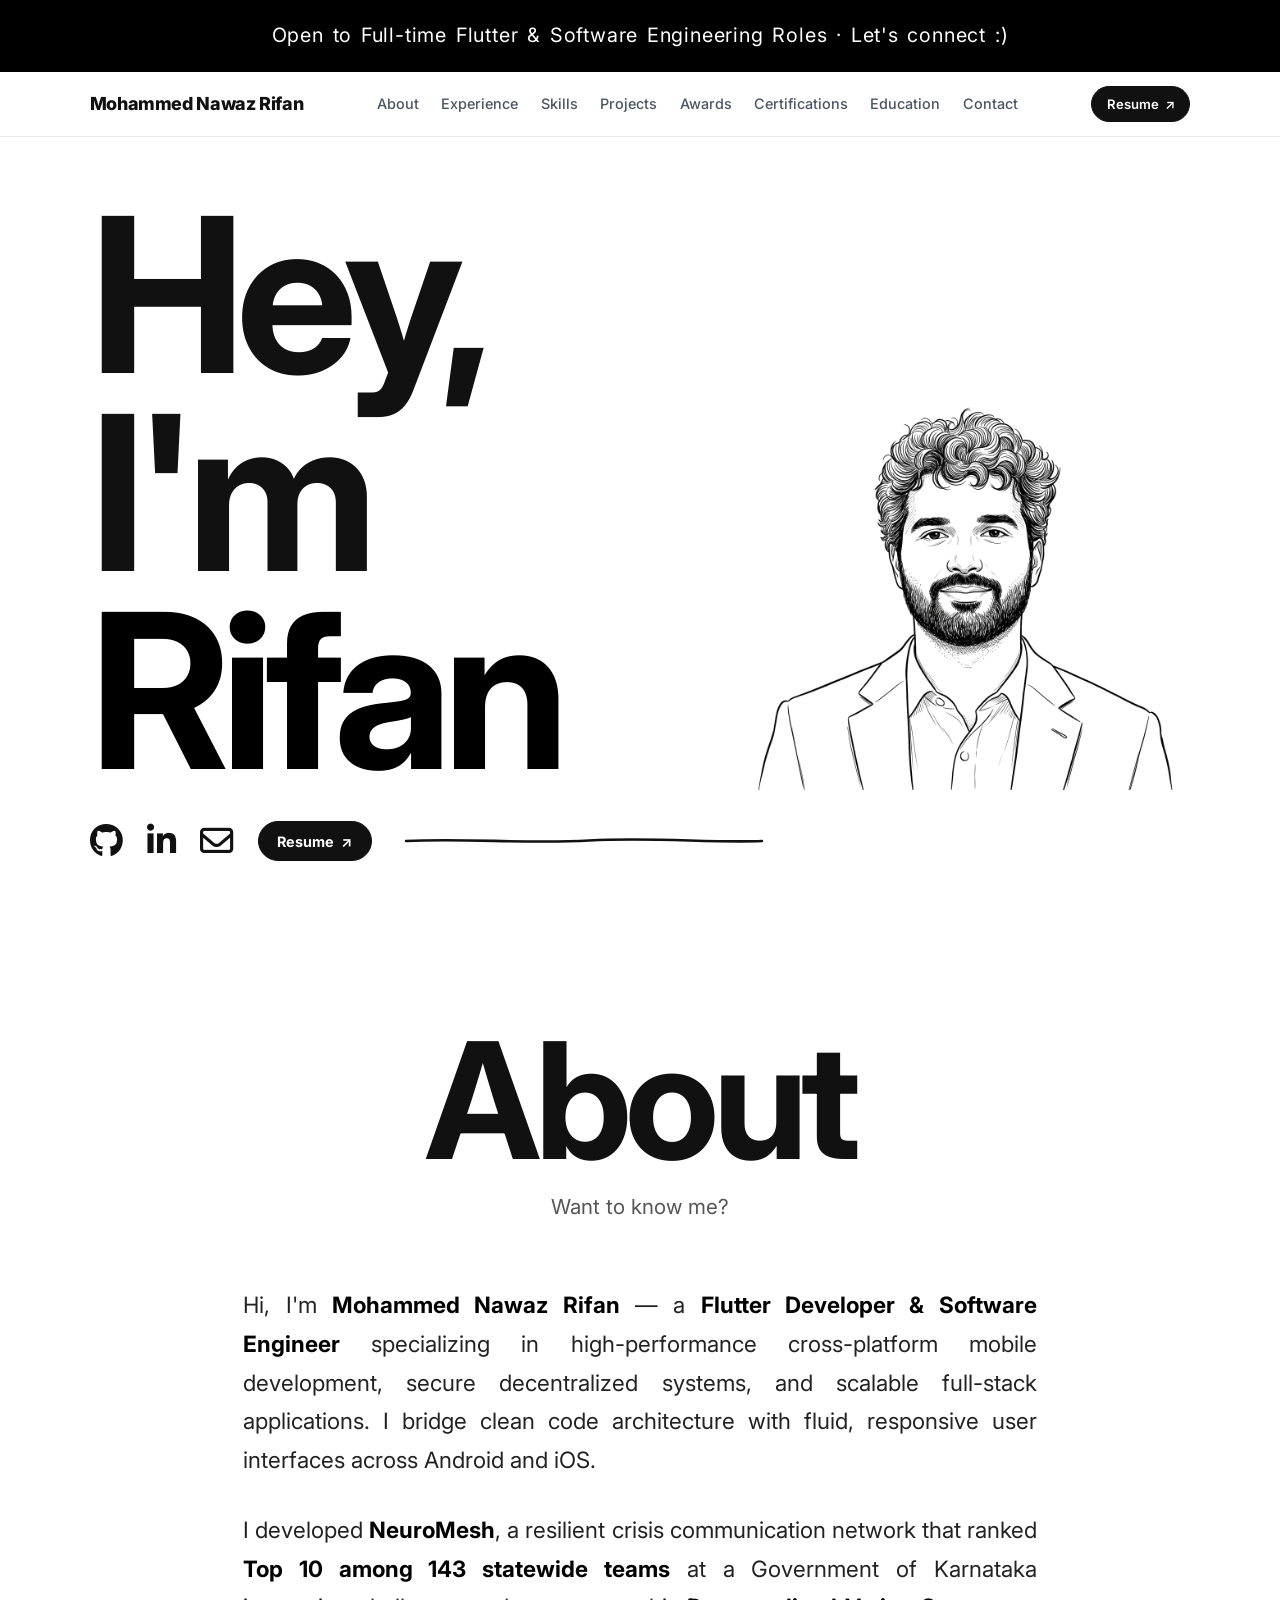
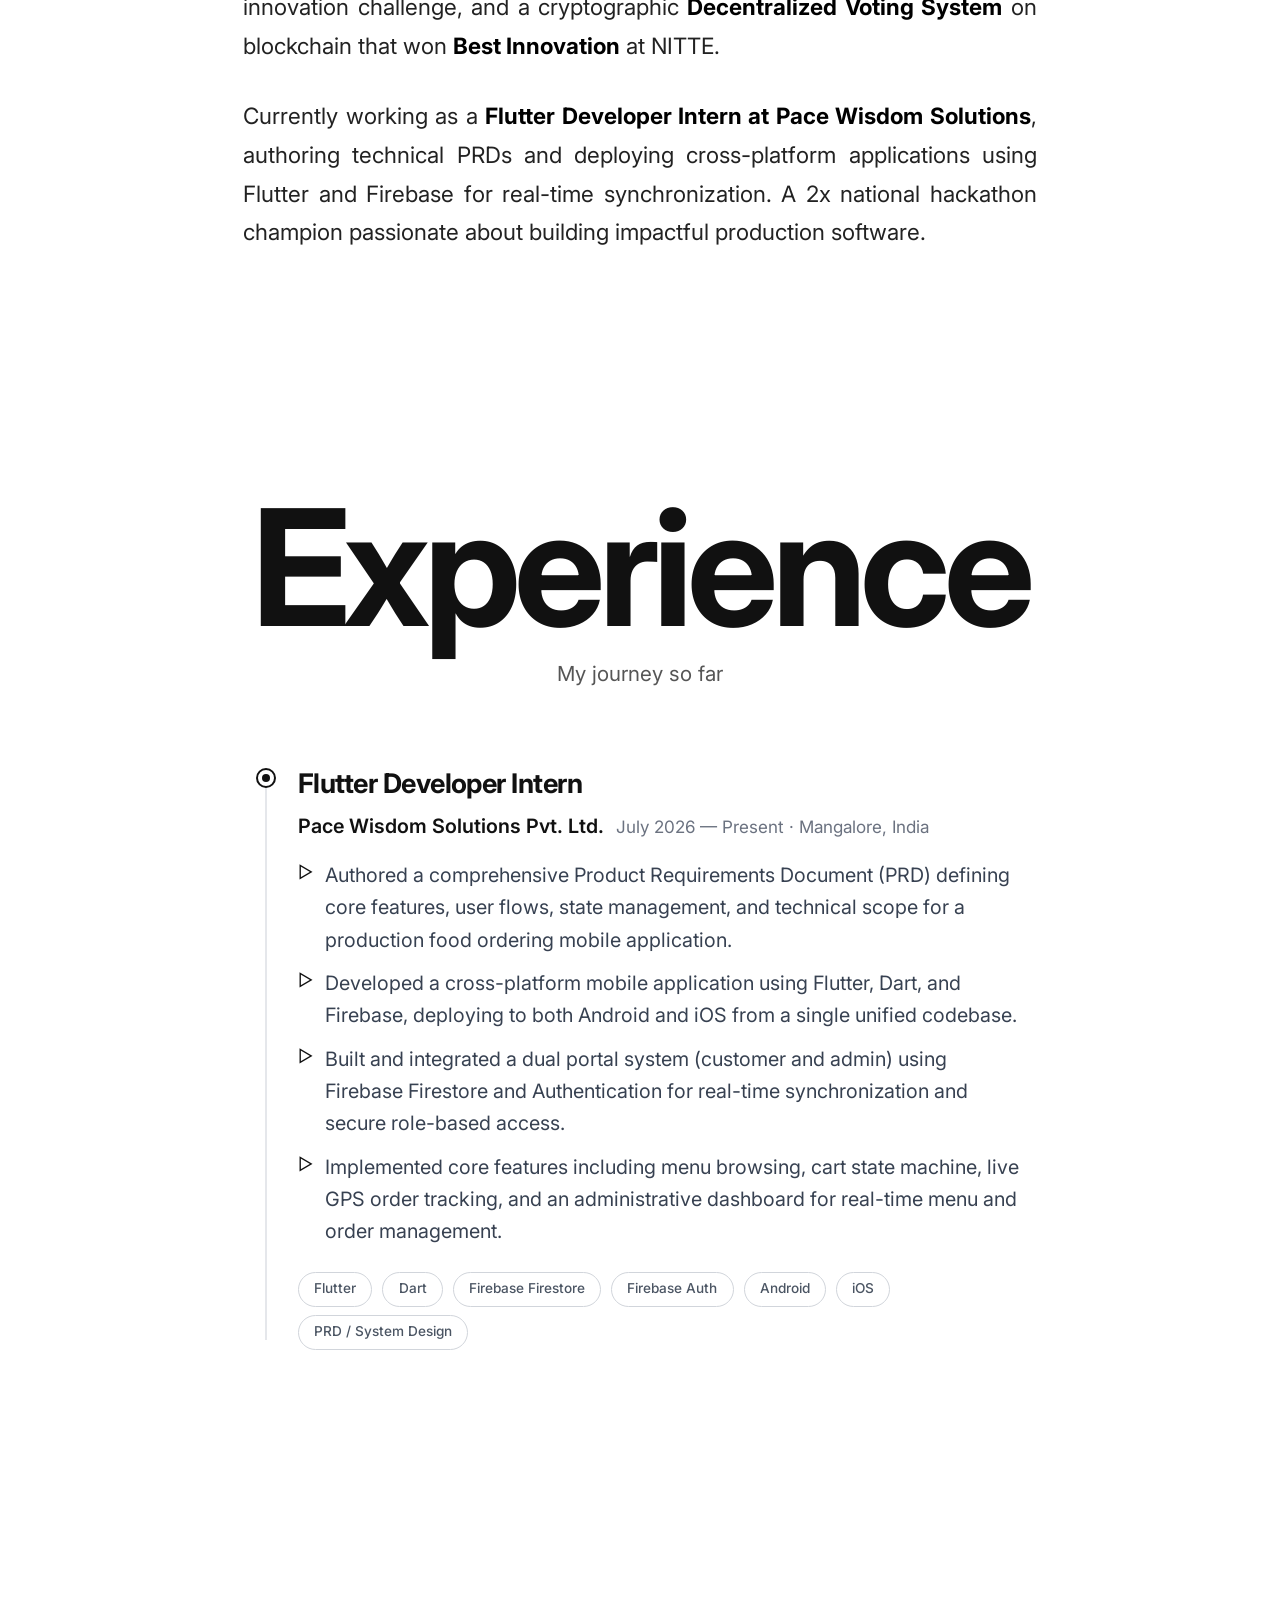
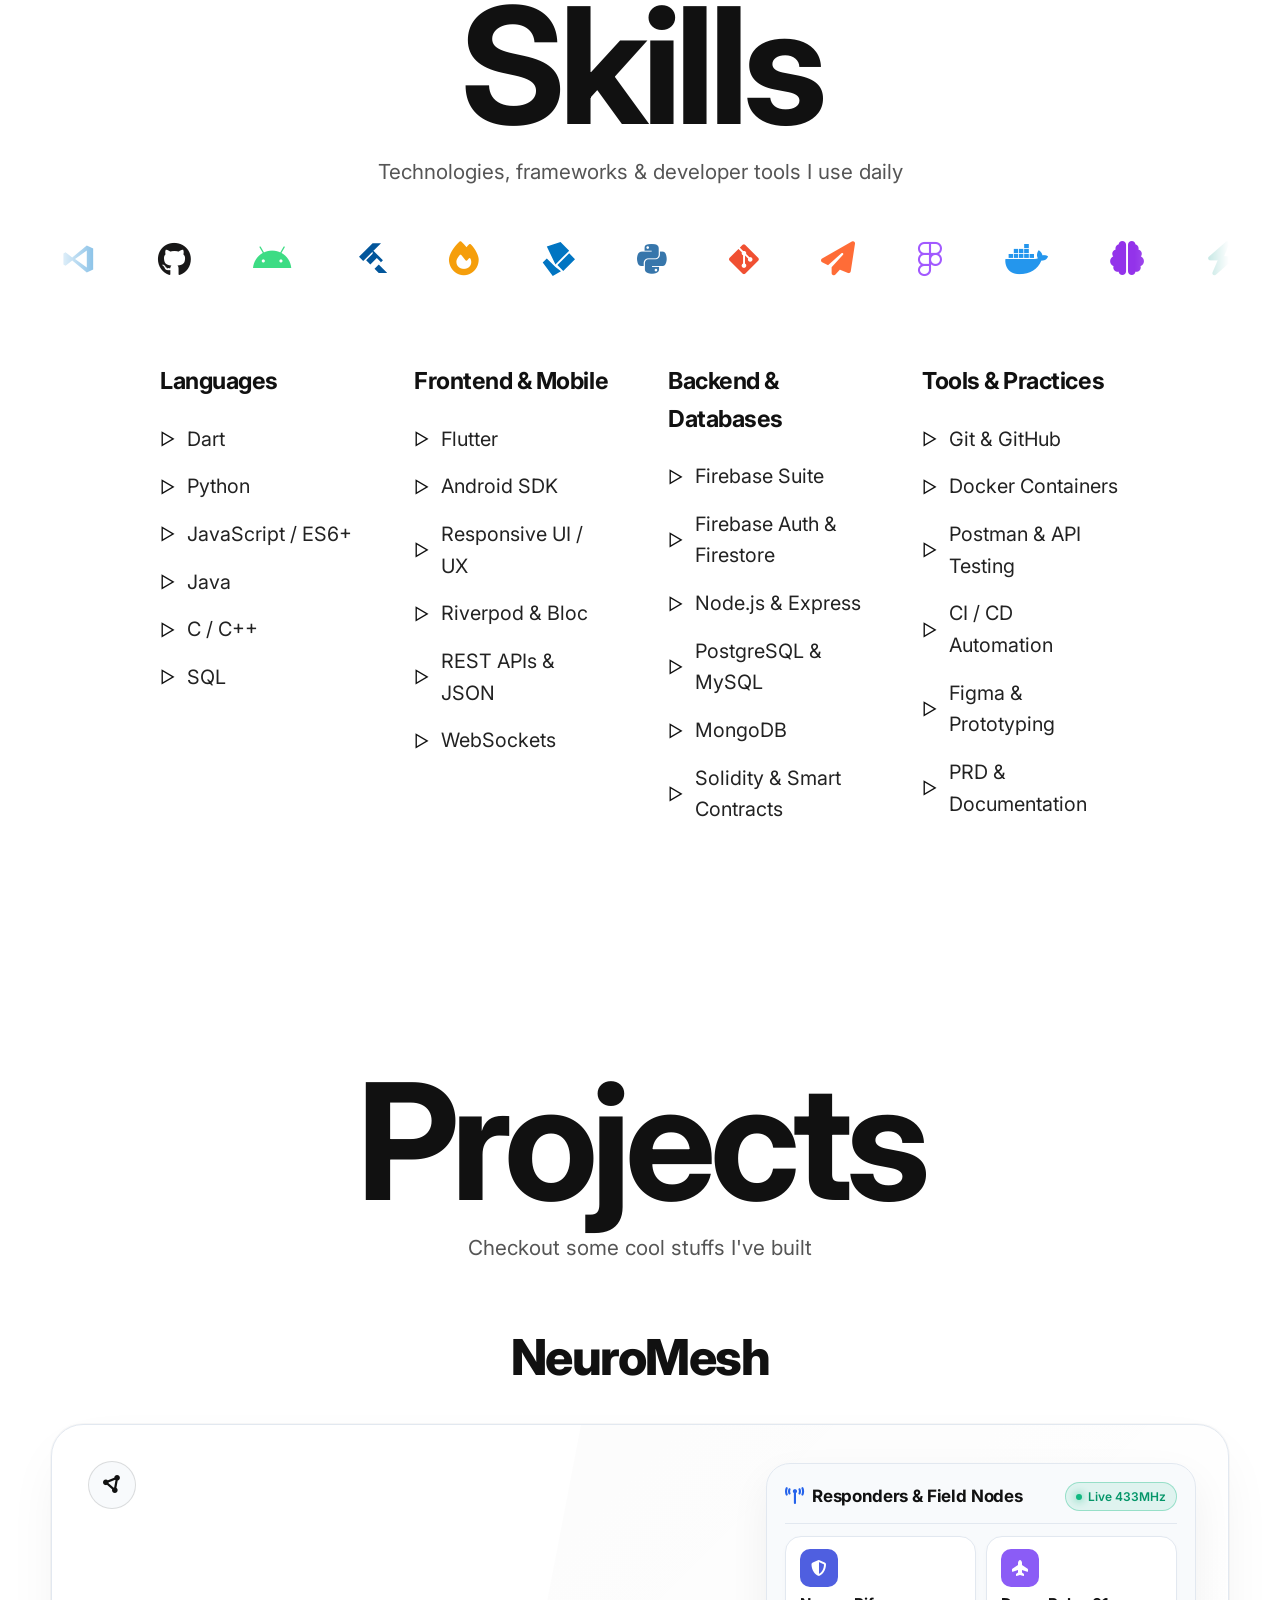
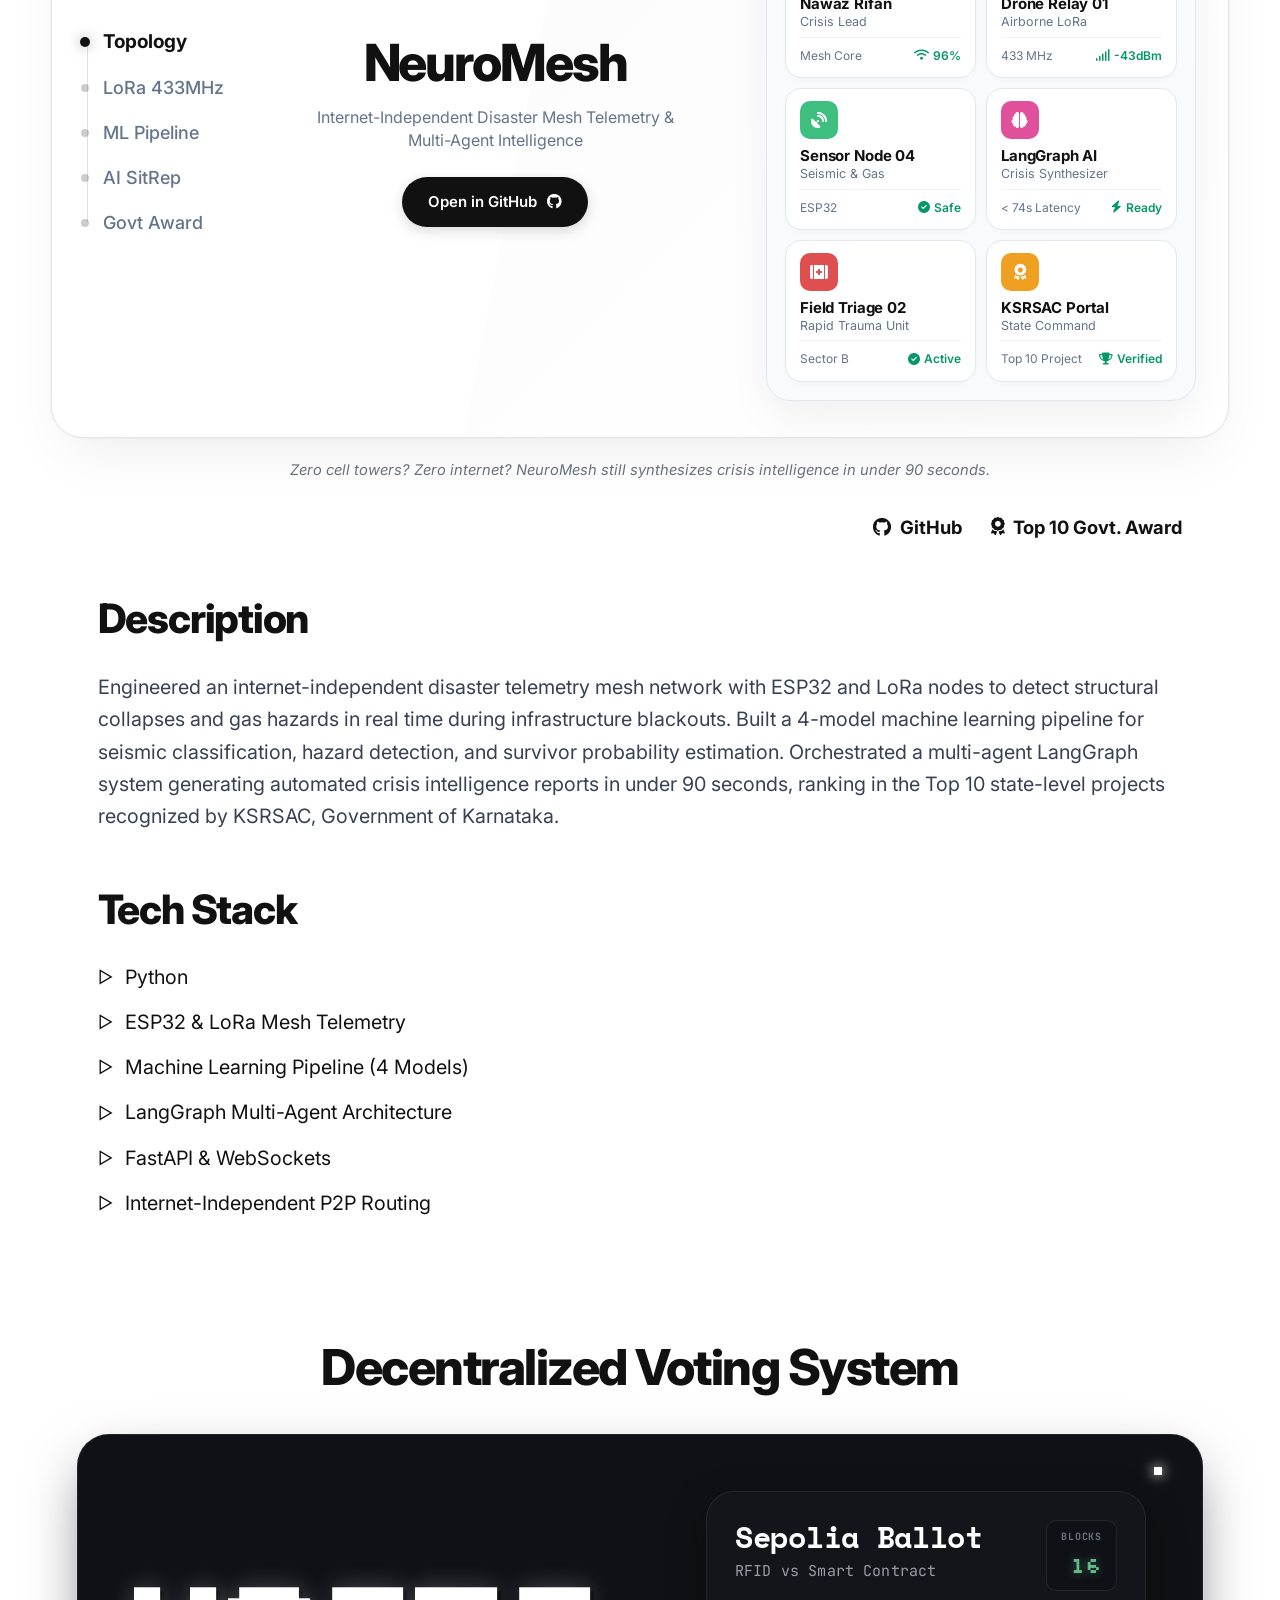
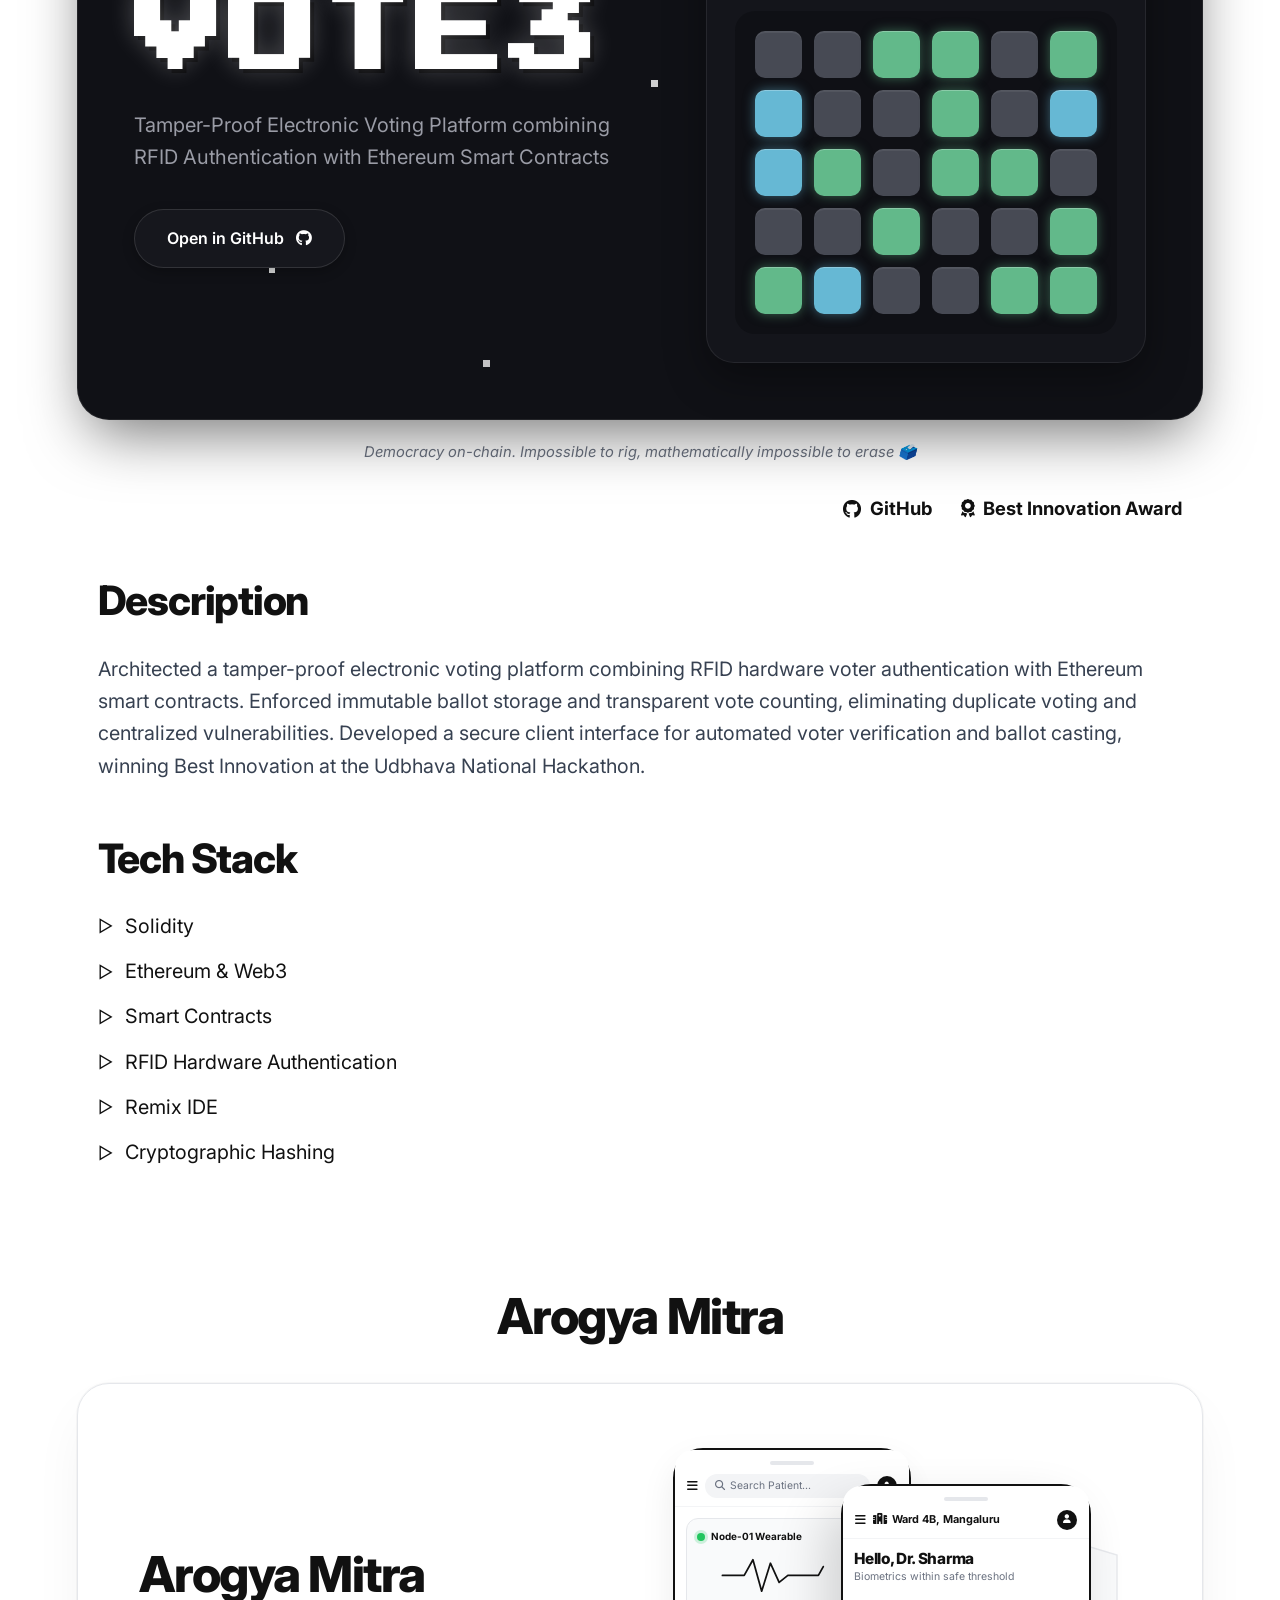
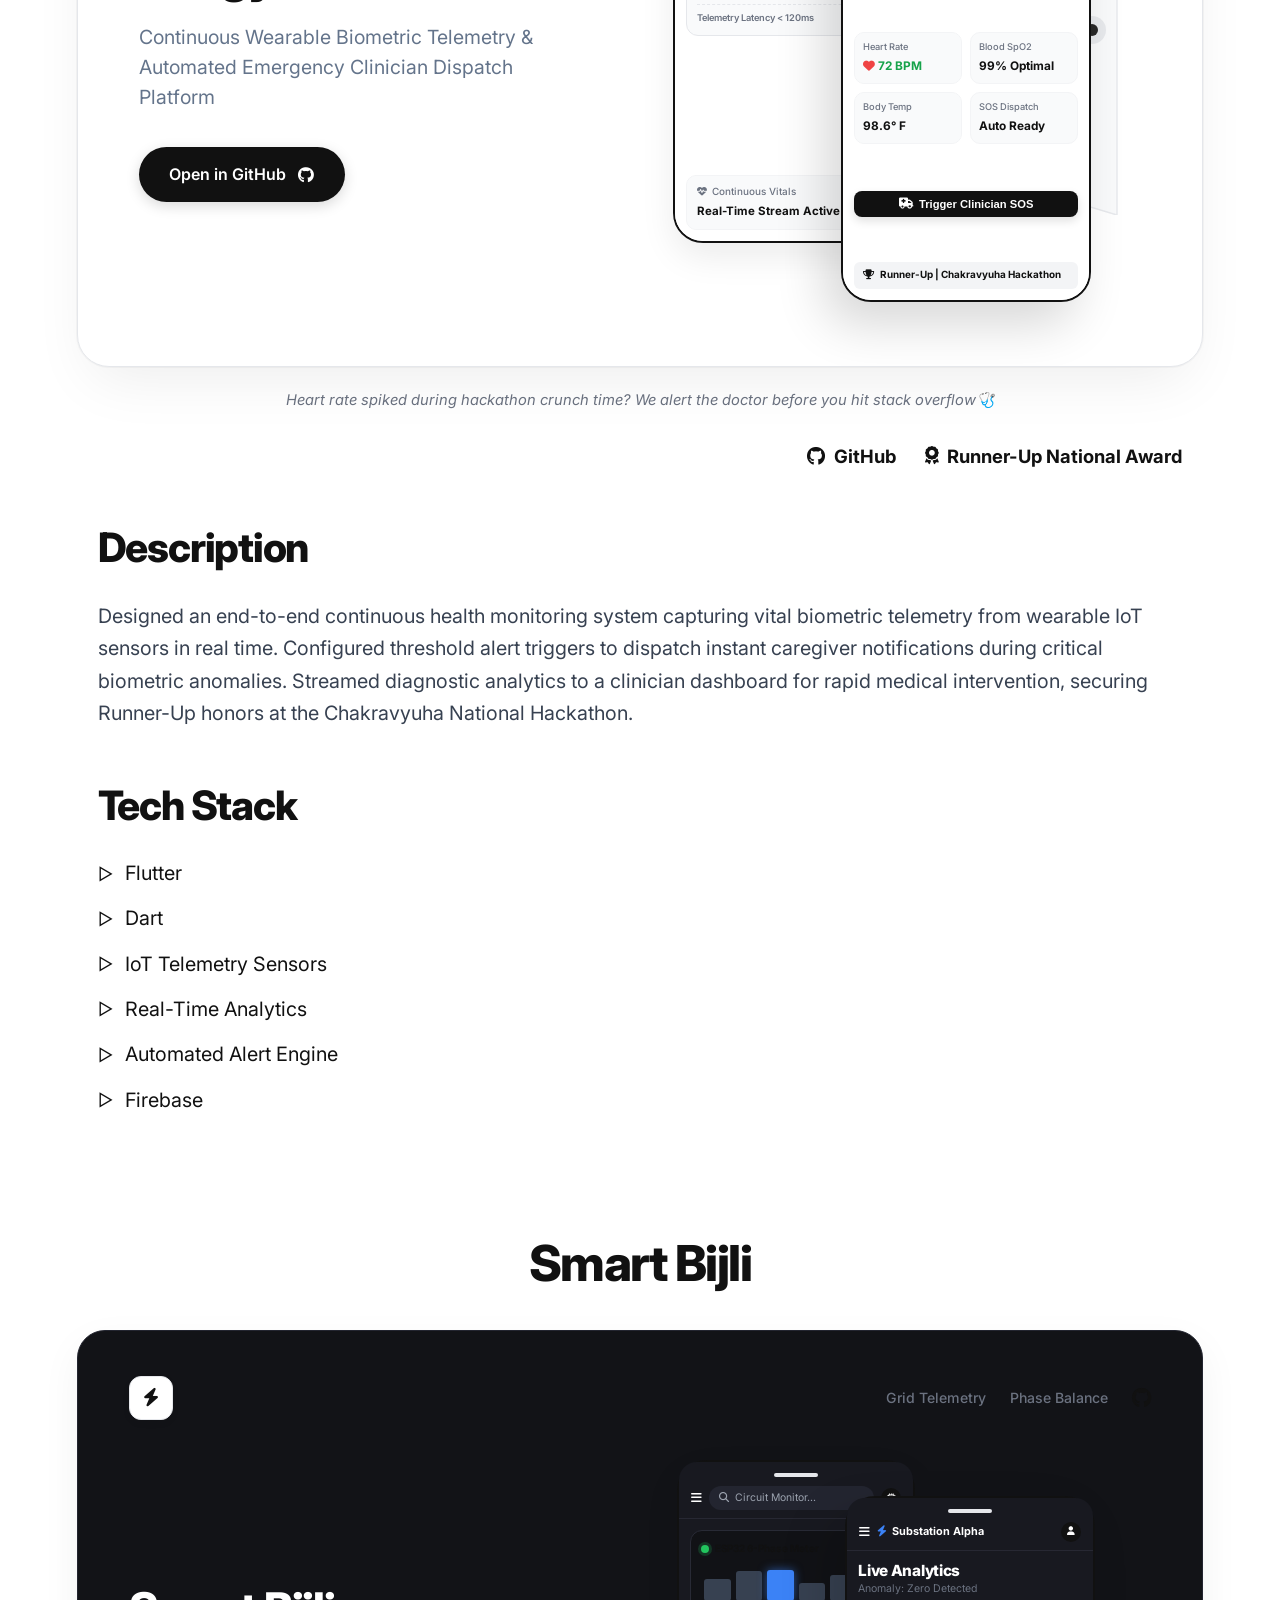
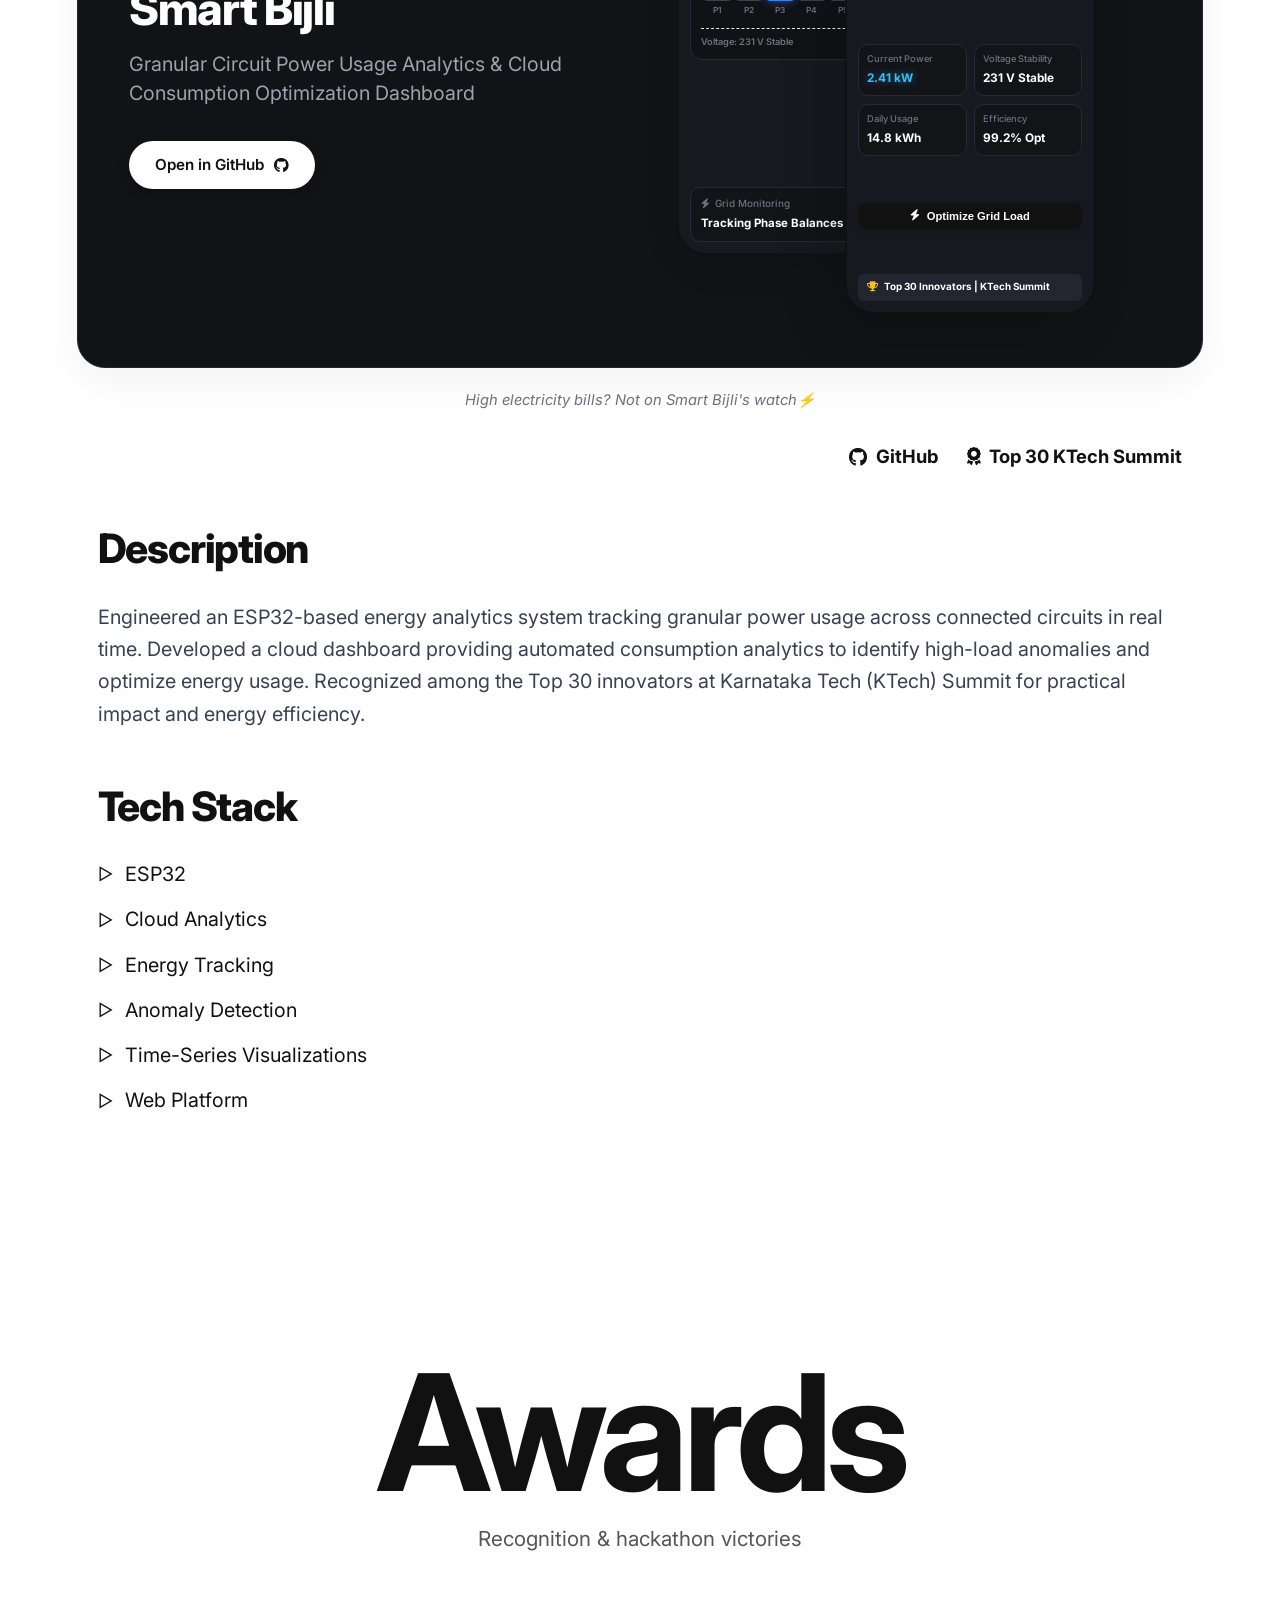
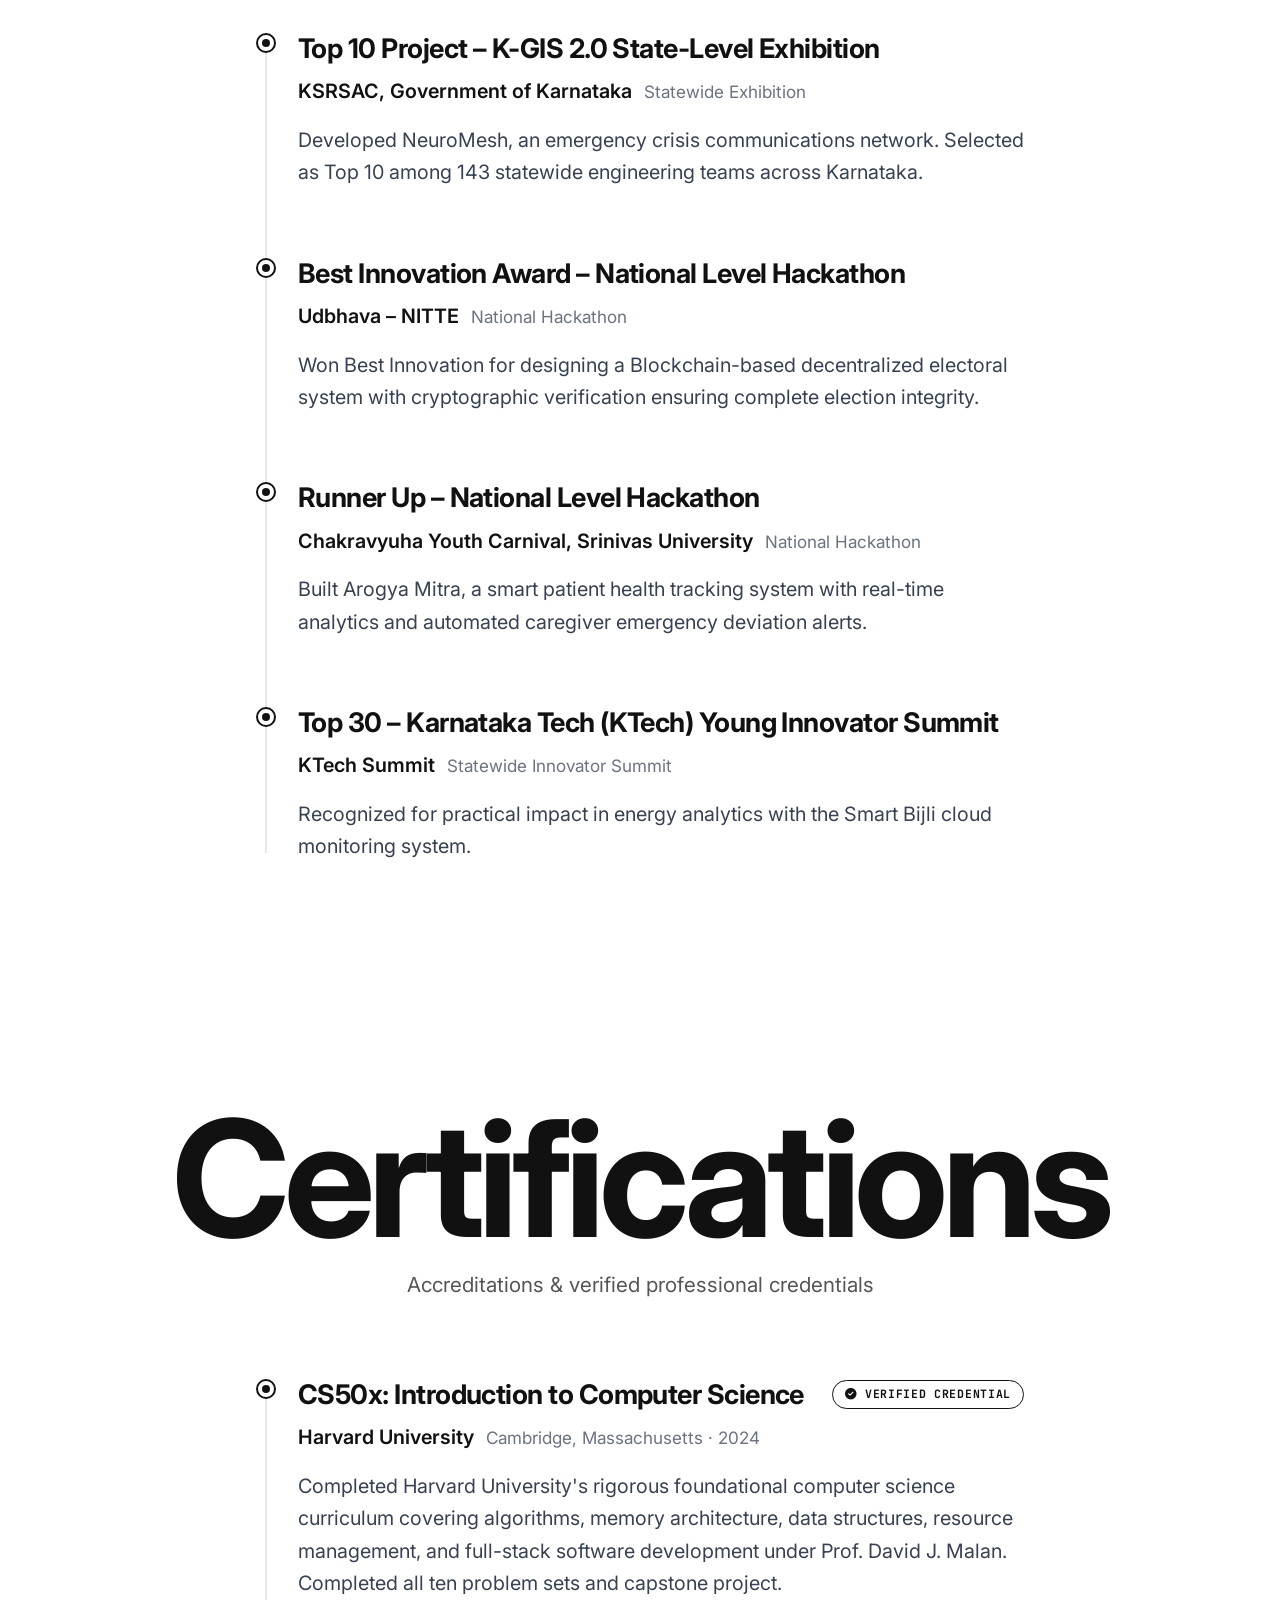
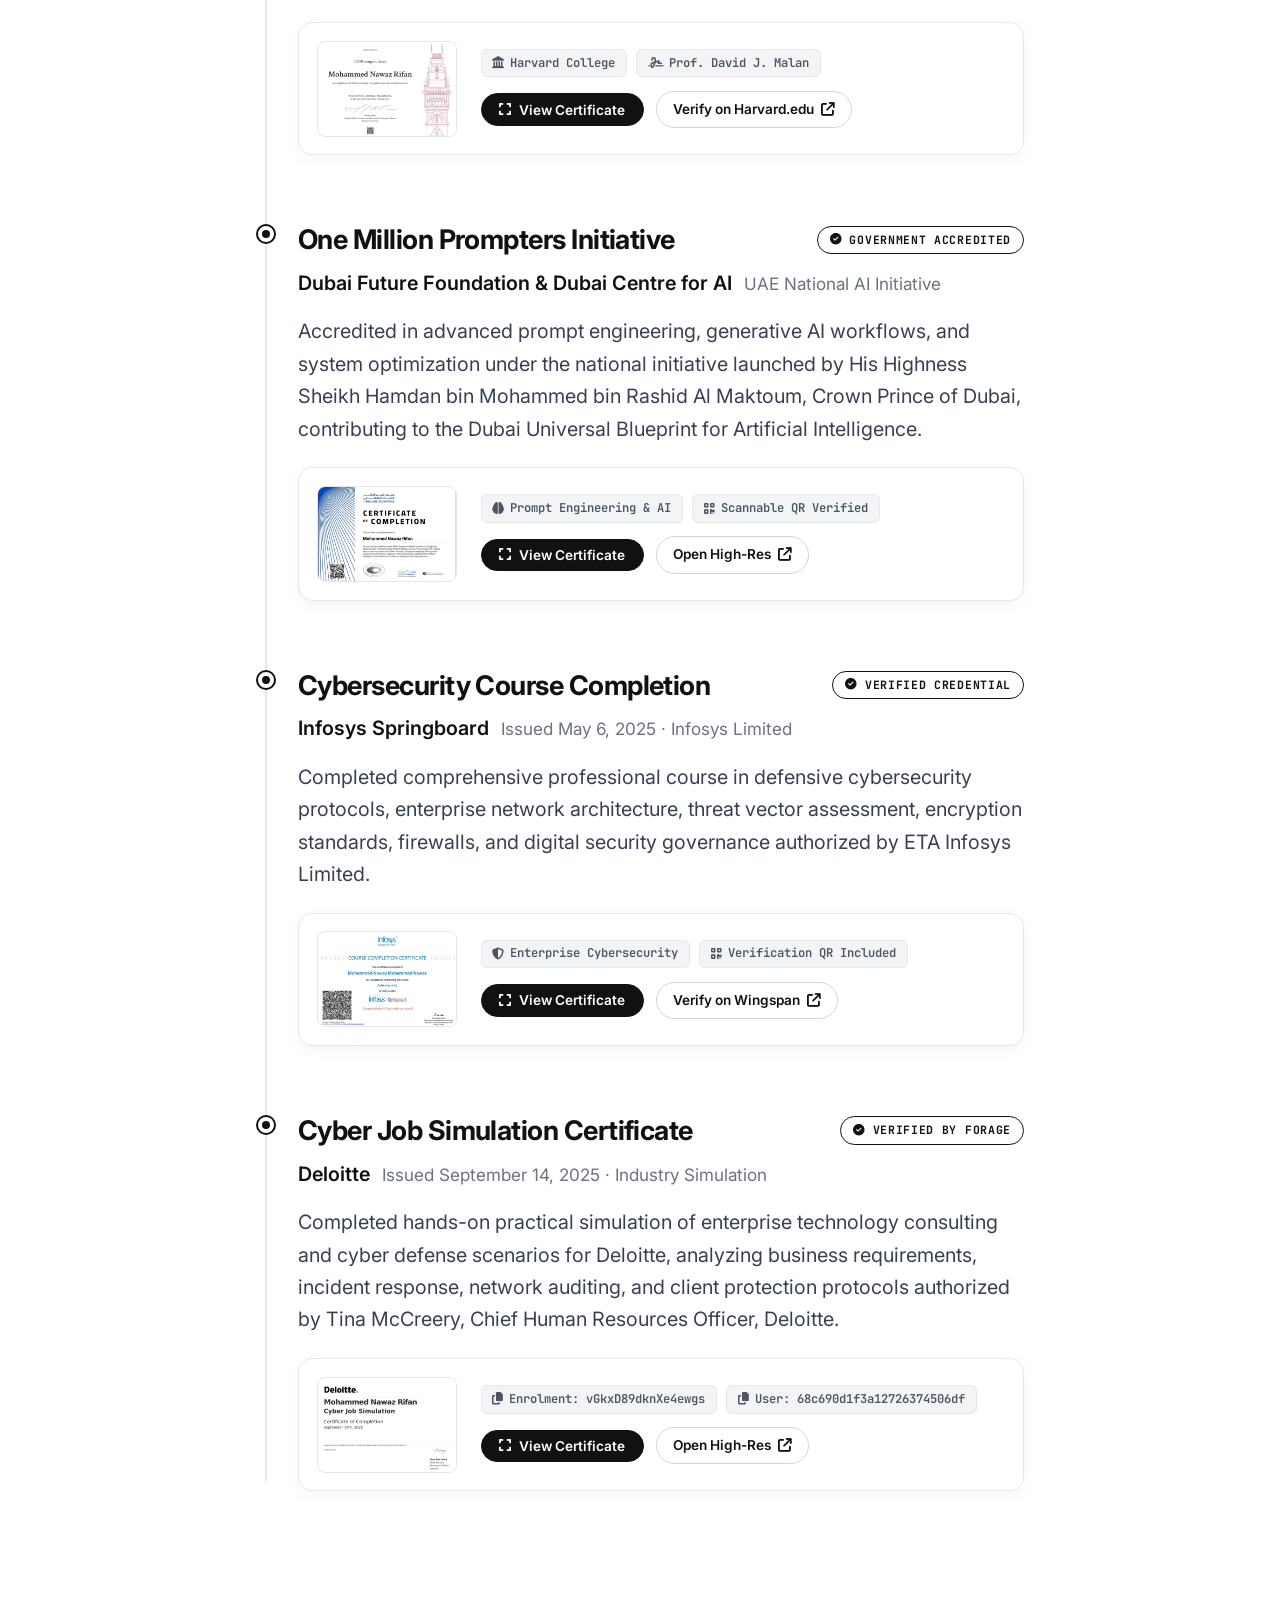
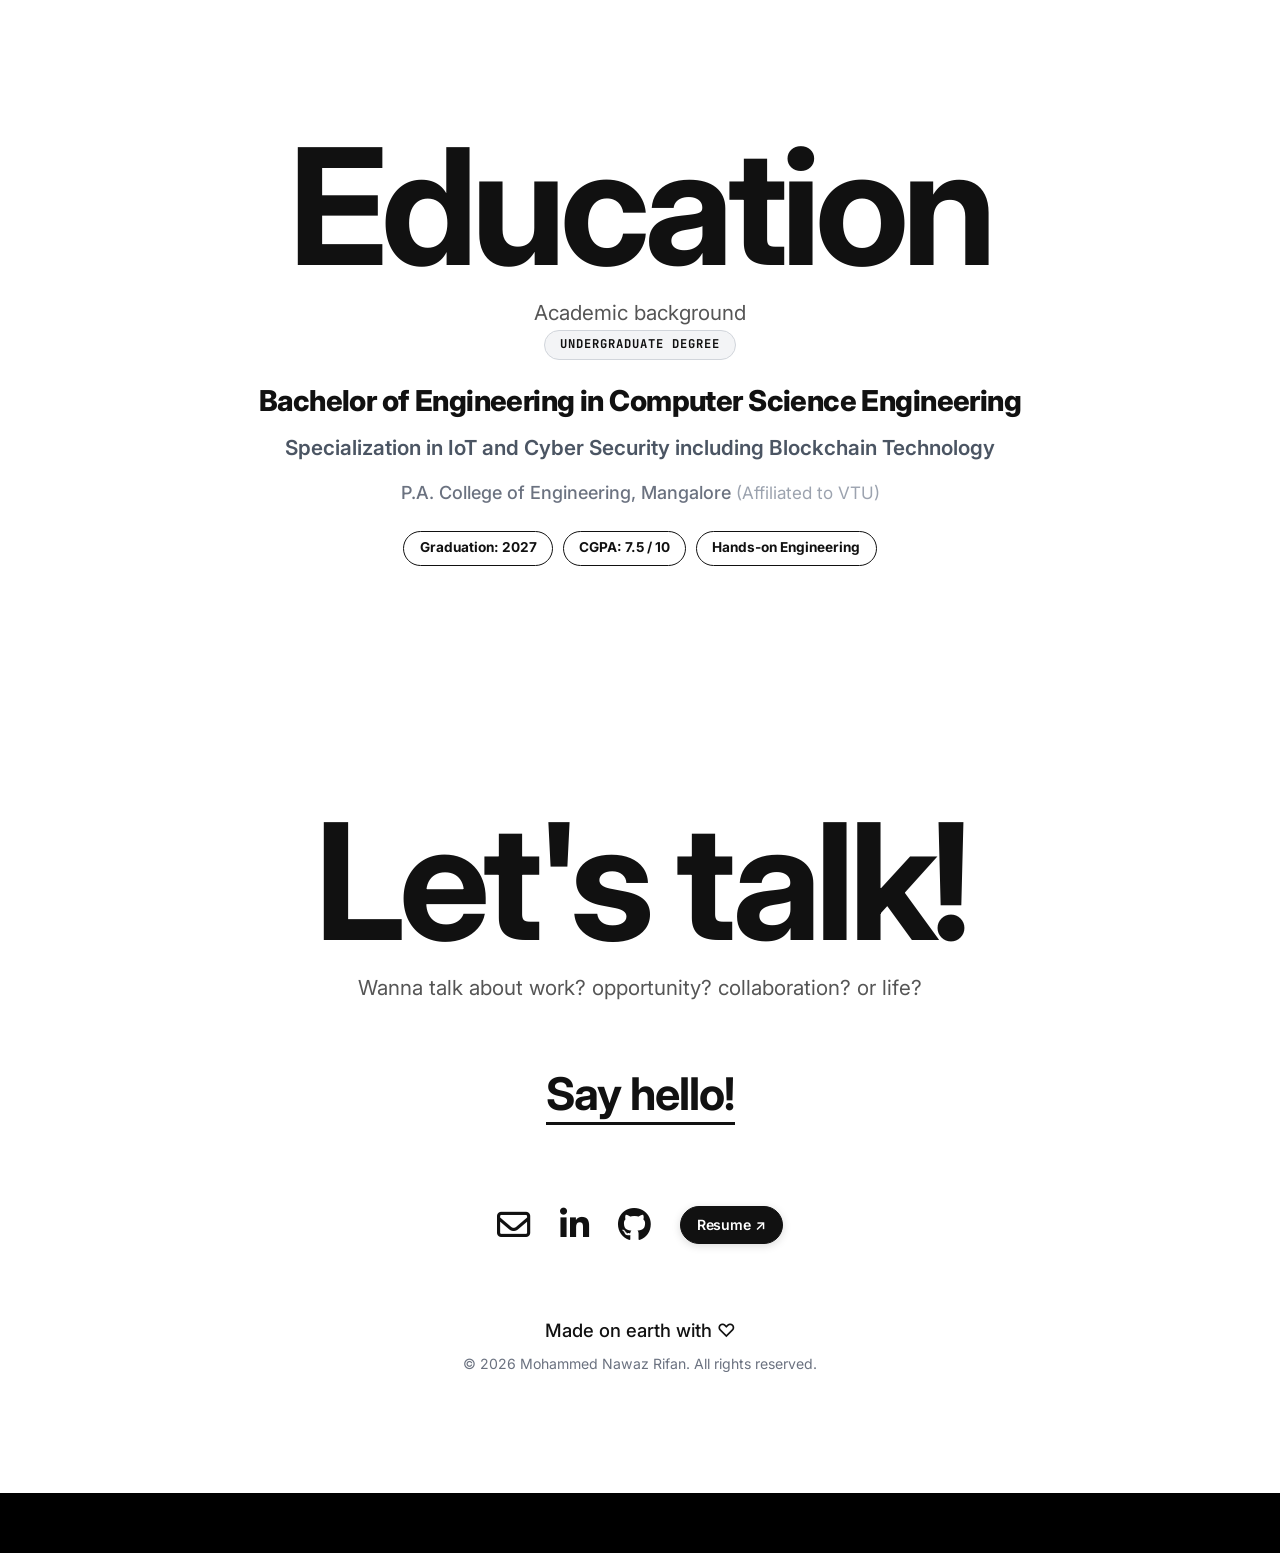
==== index.html @ e74e6725 "Add files via upload" ====
<!DOCTYPE html>
<html lang="en">

<head>
  <meta charset="UTF-8">
  <meta name="viewport" content="width=device-width, initial-scale=1.0">
  <title>Mohammed Nawaz Rifan | Flutter Developer &amp; Software Engineer</title>

  <!-- SEO & Social Meta -->
  <meta name="description"
    content="Mohammed Nawaz Rifan — Flutter Developer & Software Engineer crafting cross-platform mobile applications, secure decentralized systems, and full-stack software. 2x National Hackathon Winner.">
  <meta name="author" content="Mohammed Nawaz Rifan">
  <meta property="og:title" content="Mohammed Nawaz Rifan | Flutter Developer & Software Engineer">
  <meta property="og:description"
    content="Flutter Developer & Software Engineer | 2x National Hackathon Winner | Govt. of Karnataka Top 10 Project">
  <meta property="og:image" content="assets/avatar.png">
  <link rel="icon" type="image/svg+xml" href="favicon.svg">

  <!-- Google Fonts -->
  <link rel="preconnect" href="https://fonts.googleapis.com">
  <link rel="preconnect" href="https://fonts.gstatic.com" crossorigin>
  <link
    href="https://fonts.googleapis.com/css2?family=Inter:wght@300;400;500;600;700;800;900&family=Outfit:wght@400;600;700;800;900&family=JetBrains+Mono:wght@400;500;700&family=Press+Start+2P&family=Silkscreen:wght@400;700&family=Pixelify+Sans:wght@600;700&family=Space+Mono:wght@400;700&display=swap"
    rel="stylesheet">

  <!-- FontAwesome Icons -->
  <link rel="stylesheet" href="https://cdnjs.cloudflare.com/ajax/libs/font-awesome/6.5.1/css/all.min.css"
    integrity="sha512-DTOQO9RWCH3ppGqcWaEA1BIZOC6xxalwEsw9c2QQeAIftl+Vegovlnee1c9QX4TctnWMn13TZye+giMm8e2LwA=="
    crossorigin="anonymous" referrerpolicy="no-referrer" />

  <link rel="stylesheet" href="style.css?v=25">
</head>

<body>

  <!-- Top Signature Announcement Banner (Identical to swaaz.dev) -->
  <header class="top-banner">
    <p class="banner-text">Open to Full-time Flutter &amp; Software Engineering Roles · Let&#x27;s connect :)</p>
  </header>

  <!-- TOP HEADER BAR (With Mohammed Nawaz Rifan branding where rifan.dev was) -->
  <header class="site-header" id="site-header">
    <div class="site-header-inner">
      <a href="#hero" class="site-header-brand" title="Mohammed Nawaz Rifan">Mohammed Nawaz Rifan</a>

      <nav class="site-header-nav" aria-label="Main navigation">
        <a href="#about" class="site-header-link">About</a>
        <a href="#experience" class="site-header-link">Experience</a>
        <a href="#skills" class="site-header-link">Skills</a>
        <a href="#projects" class="site-header-link">Projects</a>
        <a href="#awards" class="site-header-link">Awards</a>
        <a href="#certifications" class="site-header-link">Certifications</a>
        <a href="#education" class="site-header-link">Education</a>
        <a href="#contact" class="site-header-link">Contact</a>
      </nav>

      <div class="site-header-actions">
        <a href="assets/Mohammed_Nawaz_Rifan_Resume.pdf" target="_blank" rel="noopener noreferrer"
          class="btn-header-resume btn-resume-solid-black" title="View &amp; Download Resume">
          <span>Resume</span> ↗
        </a>
      </div>
    </div>
  </header>

  <main class="page-wrapper">

    <!-- HERO SECTION (Swaaz.dev Signature: Giant Typography + Hand-Drawn Avatar) -->
    <section class="hero-section" id="hero">
      <div class="hero-container">
        <div class="hero-content-row">

          <!-- Massive Stacked Typography (Strictly Hey, / I'm / Rifan) -->
          <div class="hero-text-col">
            <h1 class="hero-giant-text">Hey,</h1>
            <h1 class="hero-giant-text">I&#x27;m</h1>
            <h1 class="hero-giant-text hero-name">Rifan</h1>
          </div>

          <!-- Hand-Drawn Doodle Avatar (Sketch) + Real Photo with Clean Tap Switch -->
          <div class="hero-avatar-col">
            <div class="avatar-frame" id="avatar-frame" role="button" tabindex="0"
              aria-label="Tap to switch between sketch avatar and real portrait photo"
              title="Click / Tap to switch between Sketch and Photo">
              <!-- Hand-Drawn Doodle Avatar (Sketch - Default) -->
              <img src="assets/avatar.png?v=8" alt="Mohammed Nawaz Rifan - Hand Drawn Doodle Avatar"
                class="avatar-img avatar-img-sketch" id="avatar-image-sketch">
              <!-- Real Photo Portrait (Clean Studio Alignment) -->
              <img src="assets/avatar_photo.png?v=8" alt="Mohammed Nawaz Rifan - Professional Portrait"
                class="avatar-img avatar-img-photo" id="avatar-image-photo">
            </div>
          </div>

        </div>

        <!-- Social Icons Row + Single Resume Action + Hand-drawn Connecting Line -->
        <div class="hero-social-row">
          <a href="https://github.com/Rifan108" target="_blank" rel="noopener noreferrer" class="social-icon"
            aria-label="GitHub Profile" title="GitHub (Rifan108)">
            <i class="fa-brands fa-github"></i>
          </a>
          <a href="https://www.linkedin.com/in/mohammed-nawaz-rifan" target="_blank" rel="noopener noreferrer"
            class="social-icon" aria-label="LinkedIn Profile" title="LinkedIn (mohammed-nawaz-rifan)">
            <i class="fa-brands fa-linkedin-in"></i>
          </a>
          <a href="mailto:rifan3737mtr@gmail.com" class="social-icon email-trigger" aria-label="Send Email via Gmail"
            title="Send Email (rifan3737mtr@gmail.com)">
            <i class="fa-regular fa-envelope"></i>
          </a>

          <!-- Single Unified Resume Action (Solid Black) -->
          <a href="assets/Mohammed_Nawaz_Rifan_Resume.pdf" target="_blank" rel="noopener noreferrer"
            class="hero-resume-pill hero-resume-solid-black" title="View &amp; Download Resume">
            <span>Resume</span> ↗
          </a>

          <!-- Hand-drawn ink line extending to the right -->
          <div class="doodle-line-wrap">
            <svg class="doodle-svg" viewBox="0 0 350 20" fill="none" xmlns="http://www.w3.org/2000/svg">
              <path d="M2 10C60 7 120 13 180 9.5C240 6 300 12 348 10" stroke="#111111" stroke-width="2.5"
                stroke-linecap="round" />
            </svg>
          </div>
        </div>
      </div>
    </section>

    <!-- ABOUT SECTION (Swaaz.dev Signature: Giant Header + Centered Justified Copy) -->
    <section class="section about-section" id="about">
      <div class="section-center">
        <h2 class="giant-section-header">About</h2>
        <p class="section-subtitle">Want to know me?</p>

        <div class="about-copy-box">
          <p class="about-p">
            Hi, I&#x27;m <strong class="highlight-text">Mohammed Nawaz Rifan</strong> — a <strong
              class="highlight-text">Flutter Developer &amp; Software Engineer</strong> specializing in high-performance
            cross-platform mobile development, secure decentralized systems, and scalable full-stack applications. I
            bridge clean code architecture with fluid, responsive user interfaces across Android and iOS.
          </p>

          <p class="about-p">
            I developed <strong class="highlight-text">NeuroMesh</strong>, a resilient crisis communication network that
            ranked <strong class="highlight-text">Top 10 among 143 statewide teams</strong> at a Government of Karnataka
            innovation challenge, and a cryptographic <strong class="highlight-text">Decentralized Voting
              System</strong> on blockchain that won <strong class="highlight-text">Best Innovation</strong> at NITTE.
          </p>

          <p class="about-p">
            Currently working as a <strong class="highlight-text">Flutter Developer Intern at Pace Wisdom
              Solutions</strong>, authoring technical PRDs and deploying cross-platform applications using Flutter and
            Firebase for real-time synchronization. A 2x national hackathon champion passionate about building impactful
            production software.
          </p>
        </div>
      </div>
    </section>

    <!-- EXPERIENCE SECTION (Swaaz.dev Signature: Timeline with Circles, Triangles, Tech Pills) -->
    <section class="section experience-section" id="experience">
      <div class="section-center">
        <h2 class="giant-section-header">Experience</h2>
        <p class="section-subtitle">My journey so far</p>

        <div class="timeline-container">

          <!-- Experience Item 1: Pace Wisdom Solutions -->
          <div class="timeline-entry">
            <div class="timeline-circle-marker"></div>
            <div class="timeline-content">
              <h3 class="timeline-role">Flutter Developer Intern</h3>
              <div class="timeline-company-row">
                <span class="company-bold">Pace Wisdom Solutions Pvt. Ltd.</span>
                <span class="timeline-date-loc">July 2026 — Present · Mangalore, India</span>
              </div>

              <ul class="timeline-bullets">
                <li class="bullet-item">
                  <span class="bullet-arrow">▷</span>
                  <span class="bullet-text">Authored a comprehensive Product Requirements Document (PRD) defining core
                    features, user flows, state management, and technical scope for a production food ordering mobile
                    application.</span>
                </li>
                <li class="bullet-item">
                  <span class="bullet-arrow">▷</span>
                  <span class="bullet-text">Developed a cross-platform mobile application using Flutter, Dart, and
                    Firebase, deploying to both Android and iOS from a single unified codebase.</span>
                </li>
                <li class="bullet-item">
                  <span class="bullet-arrow">▷</span>
                  <span class="bullet-text">Built and integrated a dual portal system (customer and admin) using
                    Firebase Firestore and Authentication for real-time synchronization and secure role-based
                    access.</span>
                </li>
                <li class="bullet-item">
                  <span class="bullet-arrow">▷</span>
                  <span class="bullet-text">Implemented core features including menu browsing, cart state machine, live
                    GPS order tracking, and an administrative dashboard for real-time menu and order management.</span>
                </li>
              </ul>

              <div class="tech-pills-row">
                <span class="tech-pill">Flutter</span>
                <span class="tech-pill">Dart</span>
                <span class="tech-pill">Firebase Firestore</span>
                <span class="tech-pill">Firebase Auth</span>
                <span class="tech-pill">Android</span>
                <span class="tech-pill">iOS</span>
                <span class="tech-pill">PRD / System Design</span>
              </div>
            </div>
          </div>

        </div>
      </div>
    </section>

    <!-- SKILLS SECTION (Clean 4-Column Software & Flutter Engineering Layout) -->
    <section class="section skills-section" id="skills">
      <div class="section-center">
        <h2 class="giant-section-header">Skills</h2>
        <p class="section-subtitle">Technologies, frameworks &amp; developer tools I use daily</p>

        <!-- Dynamic Tools Icon Slider (Single Row, Pure Icons Only, No Rectangular Boundaries) -->
        <div class="tools-icons-slider" aria-label="Tools and Technologies Slider">
          <div class="tools-icons-track">
            <!-- Set A -->
            <div class="tools-icons-content">
              <div class="tool-icon-item" data-name="Visual Studio Code" data-desc="Code Editor &amp; IDE" role="button" tabindex="0" title="Visual Studio Code" aria-label="Visual Studio Code">
                <svg viewBox="0 0 24 24" class="tool-svg icon-vscode" fill="currentColor">
                  <path d="M17.5 2.5L7.2 10.9 2.5 7.2 1 8.2v7.6l1.5 1 4.7-3.7 10.3 8.4 4.5-2.1V4.6l-4.5-2.1zM17.5 18L9.2 12l8.3-6v12z"/>
                </svg>
              </div>

              <div class="tool-icon-item" data-name="GitHub" data-desc="Version Control &amp; CI/CD" role="button" tabindex="0" title="GitHub" aria-label="GitHub">
                <i class="fa-brands fa-github icon-github"></i>
              </div>

              <div class="tool-icon-item" data-name="Android Studio" data-desc="Android Mobile Development IDE" role="button" tabindex="0" title="Android Studio" aria-label="Android Studio">
                <i class="fa-brands fa-android icon-android"></i>
              </div>

              <div class="tool-icon-item" data-name="Flutter SDK" data-desc="Cross-Platform Mobile Framework" role="button" tabindex="0" title="Flutter SDK" aria-label="Flutter SDK">
                <svg viewBox="0 0 24 24" class="tool-svg icon-flutter" fill="currentColor">
                  <path d="M14.314 0L2.3 12 6 15.7 21.714 0h-7.4zm0 9.429L8.6 15.143l3.7 3.714 5.714-5.714 3.7 3.714-5.714 5.714L19.7 26.286h7.428l-7.428-7.429 3.714-3.714-9.1-9.143z" transform="scale(0.8) translate(3, 1)"/>
                </svg>
              </div>

              <div class="tool-icon-item" data-name="Firebase" data-desc="Authentication &amp; Real-time Database" role="button" tabindex="0" title="Firebase" aria-label="Firebase">
                <i class="fa-solid fa-fire icon-firebase"></i>
              </div>

              <div class="tool-icon-item" data-name="Dart" data-desc="Client-Optimized OOP Language" role="button" tabindex="0" title="Dart" aria-label="Dart">
                <svg viewBox="0 0 24 24" class="tool-svg icon-dart" fill="currentColor">
                  <path d="M4.1 3.2L13.8 0l6.1 6.1-9.7 9.7L4.1 3.2zm6.1 14.5l-6.1-6.1-2.9 2.9L8.3 24l5.8-3.4-3.9-2.9zm9.7-9.7l4.1 4.1-8.3 8.3-4.1-4.1 8.3-8.3z"/>
                </svg>
              </div>

              <div class="tool-icon-item" data-name="Python" data-desc="Backend, APIs &amp; AI Engineering" role="button" tabindex="0" title="Python" aria-label="Python">
                <i class="fa-brands fa-python icon-python"></i>
              </div>

              <div class="tool-icon-item" data-name="Git" data-desc="Distributed Version Control" role="button" tabindex="0" title="Git" aria-label="Git">
                <i class="fa-brands fa-git-alt icon-git"></i>
              </div>

              <div class="tool-icon-item" data-name="Postman" data-desc="API Testing, Design &amp; Mocking" role="button" tabindex="0" title="Postman" aria-label="Postman">
                <i class="fa-solid fa-paper-plane icon-postman"></i>
              </div>

              <div class="tool-icon-item" data-name="Figma" data-desc="UI/UX Design &amp; Interactive Prototyping" role="button" tabindex="0" title="Figma" aria-label="Figma">
                <i class="fa-brands fa-figma icon-figma"></i>
              </div>

              <div class="tool-icon-item" data-name="Docker" data-desc="Containerization &amp; DevOps" role="button" tabindex="0" title="Docker" aria-label="Docker">
                <i class="fa-brands fa-docker icon-docker"></i>
              </div>

              <div class="tool-icon-item" data-name="LangGraph" data-desc="Multi-Agent AI Systems &amp; Graphs" role="button" tabindex="0" title="LangGraph Agentic AI" aria-label="LangGraph">
                <i class="fa-solid fa-brain icon-langgraph"></i>
              </div>

              <div class="tool-icon-item" data-name="FastAPI" data-desc="Modern Asynchronous Python APIs" role="button" tabindex="0" title="FastAPI" aria-label="FastAPI">
                <i class="fa-solid fa-bolt icon-fastapi"></i>
              </div>

              <div class="tool-icon-item" data-name="ESP32 &amp; LoRa" data-desc="Hardware Mesh Networks &amp; IoT" role="button" tabindex="0" title="ESP32 &amp; LoRa" aria-label="ESP32 and LoRa">
                <i class="fa-solid fa-microchip icon-esp32"></i>
              </div>

              <div class="tool-icon-item" data-name="Linux" data-desc="Systems, Shell &amp; Infrastructure" role="button" tabindex="0" title="Linux" aria-label="Linux">
                <i class="fa-brands fa-linux icon-linux"></i>
              </div>

              <div class="tool-icon-item" data-name="PostgreSQL" data-desc="Relational SQL Database Engine" role="button" tabindex="0" title="PostgreSQL" aria-label="PostgreSQL">
                <i class="fa-solid fa-database icon-postgres"></i>
              </div>

              <div class="tool-icon-item" data-name="Node.js" data-desc="Asynchronous JavaScript Runtime" role="button" tabindex="0" title="Node.js" aria-label="Node.js">
                <i class="fa-brands fa-node-js icon-node"></i>
              </div>

              <div class="tool-icon-item" data-name="MongoDB" data-desc="High-Performance NoSQL Database" role="button" tabindex="0" title="MongoDB" aria-label="MongoDB">
                <i class="fa-solid fa-leaf icon-mongo"></i>
              </div>

              <div class="tool-icon-item" data-name="Xcode" data-desc="Apple iOS / macOS Development" role="button" tabindex="0" title="Xcode" aria-label="Xcode">
                <i class="fa-brands fa-apple icon-xcode"></i>
              </div>

              <div class="tool-icon-item" data-name="WebSockets" data-desc="Full-Duplex Real-Time Data Streams" role="button" tabindex="0" title="WebSockets" aria-label="WebSockets">
                <i class="fa-solid fa-network-wired icon-websockets"></i>
              </div>

              <div class="tool-icon-item" data-name="Solidity" data-desc="Ethereum Smart Contracts &amp; DApps" role="button" tabindex="0" title="Solidity" aria-label="Solidity">
                <i class="fa-brands fa-ethereum icon-solidity"></i>
              </div>

              <div class="tool-icon-item" data-name="C / C++" data-desc="Low-Level Systems &amp; Fast Algorithms" role="button" tabindex="0" title="C / C++" aria-label="C / C++">
                <i class="fa-solid fa-code icon-cpp"></i>
              </div>
            </div>

            <!-- Set B (Duplicate for seamless infinite loop) -->
            <div class="tools-icons-content" aria-hidden="true">
              <div class="tool-icon-item" data-name="Visual Studio Code" data-desc="Code Editor &amp; IDE" role="button" tabindex="0" title="Visual Studio Code">
                <svg viewBox="0 0 24 24" class="tool-svg icon-vscode" fill="currentColor">
                  <path d="M17.5 2.5L7.2 10.9 2.5 7.2 1 8.2v7.6l1.5 1 4.7-3.7 10.3 8.4 4.5-2.1V4.6l-4.5-2.1zM17.5 18L9.2 12l8.3-6v12z"/>
                </svg>
              </div>

              <div class="tool-icon-item" data-name="GitHub" data-desc="Version Control &amp; CI/CD" role="button" tabindex="0" title="GitHub">
                <i class="fa-brands fa-github icon-github"></i>
              </div>

              <div class="tool-icon-item" data-name="Android Studio" data-desc="Android Mobile Development IDE" role="button" tabindex="0" title="Android Studio">
                <i class="fa-brands fa-android icon-android"></i>
              </div>

              <div class="tool-icon-item" data-name="Flutter SDK" data-desc="Cross-Platform Mobile Framework" role="button" tabindex="0" title="Flutter SDK">
                <svg viewBox="0 0 24 24" class="tool-svg icon-flutter" fill="currentColor">
                  <path d="M14.314 0L2.3 12 6 15.7 21.714 0h-7.4zm0 9.429L8.6 15.143l3.7 3.714 5.714-5.714 3.7 3.714-5.714 5.714L19.7 26.286h7.428l-7.428-7.429 3.714-3.714-9.1-9.143z" transform="scale(0.8) translate(3, 1)"/>
                </svg>
              </div>

              <div class="tool-icon-item" data-name="Firebase" data-desc="Authentication &amp; Real-time Database" role="button" tabindex="0" title="Firebase">
                <i class="fa-solid fa-fire icon-firebase"></i>
              </div>

              <div class="tool-icon-item" data-name="Dart" data-desc="Client-Optimized OOP Language" role="button" tabindex="0" title="Dart">
                <svg viewBox="0 0 24 24" class="tool-svg icon-dart" fill="currentColor">
                  <path d="M4.1 3.2L13.8 0l6.1 6.1-9.7 9.7L4.1 3.2zm6.1 14.5l-6.1-6.1-2.9 2.9L8.3 24l5.8-3.4-3.9-2.9zm9.7-9.7l4.1 4.1-8.3 8.3-4.1-4.1 8.3-8.3z"/>
                </svg>
              </div>

              <div class="tool-icon-item" data-name="Python" data-desc="Backend, APIs &amp; AI Engineering" role="button" tabindex="0" title="Python">
                <i class="fa-brands fa-python icon-python"></i>
              </div>

              <div class="tool-icon-item" data-name="Git" data-desc="Distributed Version Control" role="button" tabindex="0" title="Git">
                <i class="fa-brands fa-git-alt icon-git"></i>
              </div>

              <div class="tool-icon-item" data-name="Postman" data-desc="API Testing, Design &amp; Mocking" role="button" tabindex="0" title="Postman">
                <i class="fa-solid fa-paper-plane icon-postman"></i>
              </div>

              <div class="tool-icon-item" data-name="Figma" data-desc="UI/UX Design &amp; Interactive Prototyping" role="button" tabindex="0" title="Figma">
                <i class="fa-brands fa-figma icon-figma"></i>
              </div>

              <div class="tool-icon-item" data-name="Docker" data-desc="Containerization &amp; DevOps" role="button" tabindex="0" title="Docker">
                <i class="fa-brands fa-docker icon-docker"></i>
              </div>

              <div class="tool-icon-item" data-name="LangGraph" data-desc="Multi-Agent AI Systems &amp; Graphs" role="button" tabindex="0" title="LangGraph Agentic AI">
                <i class="fa-solid fa-brain icon-langgraph"></i>
              </div>

              <div class="tool-icon-item" data-name="FastAPI" data-desc="Modern Asynchronous Python APIs" role="button" tabindex="0" title="FastAPI">
                <i class="fa-solid fa-bolt icon-fastapi"></i>
              </div>

              <div class="tool-icon-item" data-name="ESP32 &amp; LoRa" data-desc="Hardware Mesh Networks &amp; IoT" role="button" tabindex="0" title="ESP32 &amp; LoRa">
                <i class="fa-solid fa-microchip icon-esp32"></i>
              </div>

              <div class="tool-icon-item" data-name="Linux" data-desc="Systems, Shell &amp; Infrastructure" role="button" tabindex="0" title="Linux">
                <i class="fa-brands fa-linux icon-linux"></i>
              </div>

              <div class="tool-icon-item" data-name="PostgreSQL" data-desc="Relational SQL Database Engine" role="button" tabindex="0" title="PostgreSQL">
                <i class="fa-solid fa-database icon-postgres"></i>
              </div>

              <div class="tool-icon-item" data-name="Node.js" data-desc="Asynchronous JavaScript Runtime" role="button" tabindex="0" title="Node.js">
                <i class="fa-brands fa-node-js icon-node"></i>
              </div>

              <div class="tool-icon-item" data-name="MongoDB" data-desc="High-Performance NoSQL Database" role="button" tabindex="0" title="MongoDB">
                <i class="fa-solid fa-leaf icon-mongo"></i>
              </div>

              <div class="tool-icon-item" data-name="Xcode" data-desc="Apple iOS / macOS Development" role="button" tabindex="0" title="Xcode">
                <i class="fa-brands fa-apple icon-xcode"></i>
              </div>

              <div class="tool-icon-item" data-name="WebSockets" data-desc="Full-Duplex Real-Time Data Streams" role="button" tabindex="0" title="WebSockets">
                <i class="fa-solid fa-network-wired icon-websockets"></i>
              </div>

              <div class="tool-icon-item" data-name="Solidity" data-desc="Ethereum Smart Contracts &amp; DApps" role="button" tabindex="0" title="Solidity">
                <i class="fa-brands fa-ethereum icon-solidity"></i>
              </div>

              <div class="tool-icon-item" data-name="C / C++" data-desc="Low-Level Systems &amp; Fast Algorithms" role="button" tabindex="0" title="C / C++">
                <i class="fa-solid fa-code icon-cpp"></i>
              </div>
            </div>
          </div>
        </div>

        <div class="skills-columns-grid">

          <!-- Column 1: Languages -->
          <div class="skills-col">
            <h3 class="skills-col-title">Languages</h3>
            <ul class="skills-list">
              <li><span class="bullet-arrow">▷</span> Dart</li>
              <li><span class="bullet-arrow">▷</span> Python</li>
              <li><span class="bullet-arrow">▷</span> JavaScript / ES6+</li>
              <li><span class="bullet-arrow">▷</span> Java</li>
              <li><span class="bullet-arrow">▷</span> C / C++</li>
              <li><span class="bullet-arrow">▷</span> SQL</li>
            </ul>
          </div>

          <!-- Column 2: Frontend & Mobile -->
          <div class="skills-col">
            <h3 class="skills-col-title">Frontend &amp; Mobile</h3>
            <ul class="skills-list">
              <li><span class="bullet-arrow">▷</span> Flutter</li>
              <li><span class="bullet-arrow">▷</span> Android SDK</li>
              <li><span class="bullet-arrow">▷</span> Responsive UI / UX</li>
              <li><span class="bullet-arrow">▷</span> Riverpod &amp; Bloc</li>
              <li><span class="bullet-arrow">▷</span> REST APIs &amp; JSON</li>
              <li><span class="bullet-arrow">▷</span> WebSockets</li>
            </ul>
          </div>

          <!-- Column 3: Backend & Databases -->
          <div class="skills-col">
            <h3 class="skills-col-title">Backend &amp; Databases</h3>
            <ul class="skills-list">
              <li><span class="bullet-arrow">▷</span> Firebase Suite</li>
              <li><span class="bullet-arrow">▷</span> Firebase Auth &amp; Firestore</li>
              <li><span class="bullet-arrow">▷</span> Node.js &amp; Express</li>
              <li><span class="bullet-arrow">▷</span> PostgreSQL &amp; MySQL</li>
              <li><span class="bullet-arrow">▷</span> MongoDB</li>
              <li><span class="bullet-arrow">▷</span> Solidity &amp; Smart Contracts</li>
            </ul>
          </div>

          <!-- Column 4: Tools & Practices -->
          <div class="skills-col">
            <h3 class="skills-col-title">Tools &amp; Practices</h3>
            <ul class="skills-list">
              <li><span class="bullet-arrow">▷</span> Git &amp; GitHub</li>
              <li><span class="bullet-arrow">▷</span> Docker Containers</li>
              <li><span class="bullet-arrow">▷</span> Postman &amp; API Testing</li>
              <li><span class="bullet-arrow">▷</span> CI / CD Automation</li>
              <li><span class="bullet-arrow">▷</span> Figma &amp; Prototyping</li>
              <li><span class="bullet-arrow">▷</span> PRD &amp; Documentation</li>
            </ul>
          </div>

        </div>
      </div>
    </section>

    <!-- PROJECTS SECTION (Exact Swaaz.dev Showcase Card + Detail Sheet Layout) -->
    <section class="section projects-section" id="projects">
      <div class="section-center">
        <h2 class="giant-section-header">Projects</h2>
        <p class="section-subtitle">Checkout some cool stuffs I&#x27;ve built</p>

        <div class="projects-showcase-container">

          <!-- ================= PROJECT 1: NEUROMESH (gitGo Style: Angled Geometry + Vertical Nav + Responder Grid) ================= -->
          <article class="project-showcase-item">
            <h3 class="project-showcase-title">NeuroMesh</h3>

            <!-- Showcase Card (Matching Screenshot: Angled Geometric Backdrop + Frosted Responder Card) -->
            <div class="project-showcase-card showcase-card-gitgo" data-parallax="true">
              <!-- Slanted Diagonal Light Panel Overlay -->
              <div class="diagonal-light-panel" aria-hidden="true"></div>

              <!-- Top-Left Circle Icon Button -->
              <button type="button" class="top-left-circle-btn" aria-label="Network Topology" title="Mesh Topology">
                <i class="fa-solid fa-circle-nodes"></i>
              </button>

              <div class="gitgo-card-layout">
                <!-- Left Vertical Navigation Bar -->
                <nav class="gitgo-vertical-nav" aria-label="NeuroMesh Architecture Navigation">
                  <div class="gitgo-nav-line" aria-hidden="true"></div>
                  <button type="button" class="gitgo-nav-item active" data-filter="all">
                    <span class="gitgo-nav-dot"></span>
                    <span>Topology</span>
                  </button>
                  <button type="button" class="gitgo-nav-item" data-filter="lora">
                    <span class="gitgo-nav-dot"></span>
                    <span>LoRa 433MHz</span>
                  </button>
                  <button type="button" class="gitgo-nav-item" data-filter="ml">
                    <span class="gitgo-nav-dot"></span>
                    <span>ML Pipeline</span>
                  </button>
                  <button type="button" class="gitgo-nav-item" data-filter="sitrep">
                    <span class="gitgo-nav-dot"></span>
                    <span>AI SitRep</span>
                  </button>
                  <button type="button" class="gitgo-nav-item" data-filter="award">
                    <span class="gitgo-nav-dot"></span>
                    <span>Govt Award</span>
                  </button>
                </nav>

                <!-- Center Brand Showcase -->
                <div class="gitgo-center-content">
                  <h4 class="gitgo-brand-title">NeuroMesh</h4>
                  <p class="gitgo-brand-tagline">Internet-Independent Disaster Mesh Telemetry &amp; Multi-Agent Intelligence</p>
                  <div class="gitgo-action-row">
                    <a href="https://github.com/Rifan108" target="_blank" rel="noopener noreferrer"
                      class="btn-open-github btn-white-github" title="Open Repository in GitHub">
                      Open in GitHub <i class="fa-brands fa-github"></i>
                    </a>
                  </div>
                </div>

                <!-- Right Dashboard Panel: Responders & Field Nodes -->
                <div class="gitgo-floating-card showcase-card-mockup-layer" id="neuromesh-responders-card">
                  <div class="gitgo-floating-header">
                    <div class="gfh-left">
                      <span class="gfh-icon"><i class="fa-solid fa-tower-broadcast"></i></span>
                      <span class="gfh-title">Responders &amp; Field Nodes</span>
                    </div>
                    <span class="gfh-live-badge"><span class="beacon-pulse"></span> Live 433MHz</span>
                  </div>

                  <!-- 2x3 Profile Grid -->
                  <div class="gitgo-profiles-grid">
                    <!-- Node 1: Nawaz Rifan -->
                    <div class="gitgo-profile-item" data-node="lead">
                      <div class="gpi-avatar lead-avatar">
                        <i class="fa-solid fa-shield-halved"></i>
                      </div>
                      <div class="gpi-info">
                        <span class="gpi-name">Nawaz Rifan</span>
                        <span class="gpi-role">Crisis Lead</span>
                      </div>
                      <div class="gpi-divider" aria-hidden="true"></div>
                      <div class="gpi-meta">
                        <span class="gpi-tag">Mesh Core</span>
                        <span class="gpi-sig"><i class="fa-solid fa-wifi"></i> <span class="mesh-wifi-val">98%</span></span>
                      </div>
                    </div>

                    <!-- Node 2: Airborne Drone Relay -->
                    <div class="gitgo-profile-item" data-node="lora">
                      <div class="gpi-avatar relay-avatar">
                        <i class="fa-solid fa-plane-up"></i>
                      </div>
                      <div class="gpi-info">
                        <span class="gpi-name">Drone Relay 01</span>
                        <span class="gpi-role">Airborne LoRa</span>
                      </div>
                      <div class="gpi-divider" aria-hidden="true"></div>
                      <div class="gpi-meta">
                        <span class="gpi-tag">433 MHz</span>
                        <span class="gpi-sig"><i class="fa-solid fa-signal"></i> <span class="mesh-signal-val">-42dBm</span></span>
                      </div>
                    </div>

                    <!-- Node 3: Sensor Node 04 -->
                    <div class="gitgo-profile-item" data-node="ml">
                      <div class="gpi-avatar sensor-avatar">
                        <i class="fa-solid fa-satellite-dish"></i>
                      </div>
                      <div class="gpi-info">
                        <span class="gpi-name">Sensor Node 04</span>
                        <span class="gpi-role">Seismic &amp; Gas</span>
                      </div>
                      <div class="gpi-divider" aria-hidden="true"></div>
                      <div class="gpi-meta">
                        <span class="gpi-tag">ESP32</span>
                        <span class="gpi-sig"><i class="fa-solid fa-circle-check"></i> Safe</span>
                      </div>
                    </div>

                    <!-- Node 4: LangGraph AI SitRep -->
                    <div class="gitgo-profile-item" data-node="sitrep">
                      <div class="gpi-avatar ai-avatar">
                        <i class="fa-solid fa-brain"></i>
                      </div>
                      <div class="gpi-info">
                        <span class="gpi-name">LangGraph AI</span>
                        <span class="gpi-role">Crisis Synthesizer</span>
                      </div>
                      <div class="gpi-divider" aria-hidden="true"></div>
                      <div class="gpi-meta">
                        <span class="gpi-tag">&lt; 74s Latency</span>
                        <span class="gpi-sig"><i class="fa-solid fa-bolt"></i> Ready</span>
                      </div>
                    </div>

                    <!-- Node 5: Field Triage 02 -->
                    <div class="gitgo-profile-item" data-node="medic">
                      <div class="gpi-avatar medic-avatar">
                        <i class="fa-solid fa-kit-medical"></i>
                      </div>
                      <div class="gpi-info">
                        <span class="gpi-name">Field Triage 02</span>
                        <span class="gpi-role">Rapid Trauma Unit</span>
                      </div>
                      <div class="gpi-divider" aria-hidden="true"></div>
                      <div class="gpi-meta">
                        <span class="gpi-tag">Sector B</span>
                        <span class="gpi-sig"><i class="fa-solid fa-circle-check"></i> Active</span>
                      </div>
                    </div>

                    <!-- Node 6: State Command Portal -->
                    <div class="gitgo-profile-item" data-node="award">
                      <div class="gpi-avatar govt-avatar">
                        <i class="fa-solid fa-award"></i>
                      </div>
                      <div class="gpi-info">
                        <span class="gpi-name">KSRSAC Portal</span>
                        <span class="gpi-role">State Command</span>
                      </div>
                      <div class="gpi-divider" aria-hidden="true"></div>
                      <div class="gpi-meta">
                        <span class="gpi-tag">Top 10 Project</span>
                        <span class="gpi-sig"><i class="fa-solid fa-trophy"></i> Verified</span>
                      </div>
                    </div>
                  </div>
                </div>
              </div>
            </div>

            <!-- Caption below card (Matching Screenshot 3) -->
            <p class="project-witty-caption">Zero cell towers? Zero internet? NeuroMesh still synthesizes crisis
              intelligence in under 90 seconds.</p>

            <!-- Detail Sheet Under Card -->
            <div class="project-detail-sheet">
              <div class="project-sheet-top-row">
                <a href="https://github.com/Rifan108" target="_blank" rel="noopener noreferrer" class="sheet-link-pill">
                  <i class="fa-brands fa-github"></i> GitHub
                </a>
                <a href="#awards" class="sheet-link-pill">
                  <i class="fa-solid fa-award"></i> Top 10 Govt. Award
                </a>
              </div>

              <h4 class="sheet-section-title">Description</h4>
              <p class="sheet-description-text">
                Engineered an internet-independent disaster telemetry mesh network with ESP32 and LoRa nodes to detect
                structural collapses and gas hazards in real time during infrastructure blackouts. Built a 4-model
                machine learning pipeline for seismic classification, hazard detection, and survivor probability
                estimation. Orchestrated a multi-agent LangGraph system generating automated crisis intelligence reports
                in under 90 seconds, ranking in the Top 10 state-level projects recognized by KSRSAC, Government of
                Karnataka.
              </p>

              <h4 class="sheet-section-title">Tech Stack</h4>
              <ul class="sheet-tech-stack-list">
                <li><span class="bullet-arrow">▷</span> Python</li>
                <li><span class="bullet-arrow">▷</span> ESP32 &amp; LoRa Mesh Telemetry</li>
                <li><span class="bullet-arrow">▷</span> Machine Learning Pipeline (4 Models)</li>
                <li><span class="bullet-arrow">▷</span> LangGraph Multi-Agent Architecture</li>
                <li><span class="bullet-arrow">▷</span> FastAPI &amp; WebSockets</li>
                <li><span class="bullet-arrow">▷</span> Internet-Independent P2P Routing</li>
              </ul>
            </div>
          </article>


          <!-- ================= PROJECT 2: DECENTRALIZED VOTING SYSTEM (HALO Archetype 1:1 Match to User Screenshot) ================= -->
          <article class="project-showcase-item">
            <h3 class="project-showcase-title">Decentralized Voting System</h3>

            <!-- Showcase Card (Matching User Screenshot: Deep Dark Matte Finish + Giant 8-Bit Pixel Title + Retro Interactive Game/Block Grid) -->
            <div class="project-showcase-card showcase-card-halo" data-parallax="true">
              <!-- Pixel Dust Twinkling/Floating Layer (Matching Screenshot) -->
              <div class="halo-stars-layer" aria-hidden="true">
                <span class="halo-star hs-1"></span>
                <span class="halo-star hs-2"></span>
                <span class="halo-star hs-3"></span>
              </div>

              <!-- Top Right Minimalist Dot (Matching Screenshot) -->
              <span class="halo-corner-dot" aria-hidden="true"></span>

              <div class="halo-card-layout">
                <!-- Left Column: VOTE3 Branding & Details -->
                <div class="halo-content-col">
                  <h4 class="halo-giant-pixel-title" title="Vote3 Decentralized Voting Protocol">VOTE3</h4>
                  <p class="halo-project-tagline">Tamper-Proof Electronic Voting Platform combining RFID Authentication with Ethereum Smart Contracts</p>
                  <a href="https://github.com/Rifan108" target="_blank" rel="noopener noreferrer"
                    class="btn-open-github btn-halo-github" title="Open Repository in GitHub">
                    Open in GitHub <i class="fa-brands fa-github"></i>
                  </a>
                </div>

                <!-- Right Column: Sepolia Ballot Widget -->
                <div class="halo-game-card showcase-card-mockup-layer" id="halo-interactive-card">
                  <div class="halo-game-header">
                    <div class="hgh-titles">
                      <span class="hgh-main">Sepolia Ballot</span>
                      <span class="hgh-sub">RFID vs Smart Contract</span>
                    </div>
                    <div class="hgh-score-box">
                      <span class="hgh-score-label">BLOCKS</span>
                      <span class="hgh-score-val" id="halo-blocks-counter">16</span>
                    </div>
                  </div>

                  <!-- 6x5 Interactive Retro Pixel Grid (30 tiles: 16 colored initially matching screenshot) -->
                  <div class="halo-pixel-grid" id="halo-pixel-grid" title="Click any block tile to simulate on-chain ballot verification!">
                    <!-- Row 1 -->
                    <div class="halo-tile"></div>
                    <div class="halo-tile"></div>
                    <div class="halo-tile active-green"></div>
                    <div class="halo-tile active-green"></div>
                    <div class="halo-tile"></div>
                    <div class="halo-tile active-green"></div>
                    <!-- Row 2 -->
                    <div class="halo-tile active-cyan"></div>
                    <div class="halo-tile"></div>
                    <div class="halo-tile"></div>
                    <div class="halo-tile active-green"></div>
                    <div class="halo-tile"></div>
                    <div class="halo-tile active-cyan"></div>
                    <!-- Row 3 -->
                    <div class="halo-tile"></div>
                    <div class="halo-tile active-green"></div>
                    <div class="halo-tile"></div>
                    <div class="halo-tile active-green"></div>
                    <div class="halo-tile active-cyan"></div>
                    <div class="halo-tile"></div>
                    <!-- Row 4 -->
                    <div class="halo-tile"></div>
                    <div class="halo-tile"></div>
                    <div class="halo-tile active-green"></div>
                    <div class="halo-tile"></div>
                    <div class="halo-tile"></div>
                    <div class="halo-tile active-green"></div>
                    <!-- Row 5 -->
                    <div class="halo-tile active-green"></div>
                    <div class="halo-tile active-cyan"></div>
                    <div class="halo-tile"></div>
                    <div class="halo-tile"></div>
                    <div class="halo-tile active-green"></div>
                    <div class="halo-tile active-green"></div>
                  </div>
                </div>
              </div>
            </div>

            <!-- Caption below card (Matching Screenshot) -->
            <p class="project-witty-caption">Democracy on-chain. Impossible to rig, mathematically impossible to erase 🗳️</p>

            <!-- Detail Sheet Under Card -->
            <div class="project-detail-sheet">
              <div class="project-sheet-top-row">
                <a href="https://github.com/Rifan108" target="_blank" rel="noopener noreferrer" class="sheet-link-pill">
                  <i class="fa-brands fa-github"></i> GitHub
                </a>
                <a href="#awards" class="sheet-link-pill">
                  <i class="fa-solid fa-award"></i> Best Innovation Award
                </a>
              </div>

              <h4 class="sheet-section-title">Description</h4>
              <p class="sheet-description-text">
                Architected a tamper-proof electronic voting platform combining RFID hardware voter authentication with
                Ethereum smart contracts. Enforced immutable ballot storage and transparent vote counting, eliminating
                duplicate voting and centralized vulnerabilities. Developed a secure client interface for automated
                voter verification and ballot casting, winning Best Innovation at the Udbhava National Hackathon.
              </p>

              <h4 class="sheet-section-title">Tech Stack</h4>
              <ul class="sheet-tech-stack-list">
                <li><span class="bullet-arrow">▷</span> Solidity</li>
                <li><span class="bullet-arrow">▷</span> Ethereum &amp; Web3</li>
                <li><span class="bullet-arrow">▷</span> Smart Contracts</li>
                <li><span class="bullet-arrow">▷</span> RFID Hardware Authentication</li>
                <li><span class="bullet-arrow">▷</span> Remix IDE</li>
                <li><span class="bullet-arrow">▷</span> Cryptographic Hashing</li>
              </ul>
            </div>
          </article>


          <!-- ================= PROJECT 3: AROGYA MITRA (MapMe Style: Crisp Light Card + Dual Phone Mockups + Animated ECG) ================= -->
          <article class="project-showcase-item">
            <h3 class="project-showcase-title">Arogya Mitra</h3>

            <!-- Showcase Card (Matching Reference: Clean White Card + Dual Phone Mockups + Animated ECG) -->
            <div class="project-showcase-card showcase-card-mapme" data-parallax="true">
              <div class="showcase-card-body">
                <!-- Left Information Column -->
                <div class="showcase-card-left">
                  <h4 class="showcase-project-name">Arogya Mitra</h4>
                  <p class="showcase-project-tagline">Continuous Wearable Biometric Telemetry &amp; Automated Emergency
                    Clinician Dispatch Platform</p>
                  <a href="https://github.com/Rifan108" target="_blank" rel="noopener noreferrer"
                    class="btn-open-github" title="Open Repository in GitHub">
                    Open in GitHub <i class="fa-brands fa-github"></i>
                  </a>
                </div>

                <!-- Right Column: Vector Health Backdrop & Dual Phone Mockups (Matching Reference) -->
                <div class="showcase-card-right">
                  <!-- Folded Vector Route/Medical Map Illustration in Background -->
                  <div class="mapme-vector-backdrop" aria-hidden="true">
                    <svg class="mapme-vector-svg" viewBox="0 0 320 280" fill="none" xmlns="http://www.w3.org/2000/svg">
                      <!-- Folded Map Facets -->
                      <polygon points="20,20 100,0 100,260 20,280" fill="#f3f4f6" stroke="#e5e7eb" stroke-width="1.5" />
                      <polygon points="100,0 180,25 180,285 100,260" fill="#f9fafb" stroke="#e5e7eb"
                        stroke-width="1.5" />
                      <polygon points="180,25 260,5 260,265 180,285" fill="#f3f4f6" stroke="#e5e7eb"
                        stroke-width="1.5" />
                      <polygon points="260,5 310,20 310,280 260,265" fill="#f9fafb" stroke="#e5e7eb"
                        stroke-width="1.5" />
                      <!-- Route Path Line & Marker Visible on Right Fold -->
                      <path d="M40 220 L90 140 L170 170 L285 95" stroke="#9ca3af" stroke-width="2.5"
                        stroke-dasharray="4,4" />
                      <circle cx="285" cy="95" r="14" fill="#e5e7eb" />
                      <circle cx="285" cy="95" r="6" fill="#111111" />
                      <circle cx="90" cy="140" r="4" fill="#6b7280" />
                    </svg>
                  </div>

                  <div class="dual-phone-mockup-wrap showcase-card-mockup-layer">
                    <!-- Back Phone (Animated Live ECG Heartbeat Waveform Screen) -->
                    <div class="phone-mockup phone-back">
                      <div class="phone-speaker-bar"><span class="phone-camera-lens"></span></div>
                      <div class="phone-screen">
                        <div class="phone-screen-header">
                          <span class="phone-header-icon"><i class="fa-solid fa-bars"></i></span>
                          <div class="phone-search-pill">
                            <i class="fa-solid fa-magnifying-glass"></i>
                            <span>Search Patient...</span>
                          </div>
                          <div class="phone-avatar-dot"><i class="fa-solid fa-user-doctor"></i></div>
                        </div>
                        <div class="phone-screen-body">
                          <div class="phone-map-view phone-ecg-view">
                            <div class="phone-map-header">
                              <span class="pulse-dot"></span>
                              <span class="phone-map-status">Node-01 Wearable</span>
                            </div>
                            <!-- Live Continuous Animated SVG ECG Line -->
                            <div class="vital-wave-canvas">
                              <svg viewBox="0 0 160 55" class="vital-phone-svg" fill="none"
                                xmlns="http://www.w3.org/2000/svg">
                                <path class="ecg-animated-path"
                                  d="M0 28 L25 28 L35 10 L45 46 L55 14 L65 36 L75 28 L110 28 L120 10 L130 46 L140 18 L150 28 L160 28"
                                  stroke="#111111" stroke-width="2" stroke-linecap="round" stroke-linejoin="round" />
                              </svg>
                            </div>
                            <div class="phone-map-footer">
                              <span>Telemetry Latency &lt; 120ms</span>
                            </div>
                          </div>
                          <div class="phone-sub-card">
                            <span class="psc-label"><i class="fa-solid fa-heart-pulse"></i> Continuous Vitals</span>
                            <span class="psc-val">Real-Time Stream Active</span>
                          </div>
                        </div>
                      </div>
                    </div>

                    <!-- Front Phone (Clinician SOS Dashboard - Overlapping, matching Screenshot 1) -->
                    <div class="phone-mockup phone-front">
                      <div class="phone-speaker-bar"><span class="phone-camera-lens"></span></div>
                      <div class="phone-screen">
                        <div class="phone-screen-header">
                          <span class="phone-header-icon"><i class="fa-solid fa-bars"></i></span>
                          <div class="phone-location-tag">
                            <i class="fa-solid fa-hospital"></i>
                            <span>Ward 4B, Mangaluru</span>
                          </div>
                          <div class="phone-avatar-dot"><i class="fa-solid fa-user"></i></div>
                        </div>
                        <div class="phone-screen-body">
                          <div class="phone-greeting-box">
                            <h5 class="phone-greeting-title">Hello, Dr. Sharma</h5>
                            <p class="phone-greeting-sub">Biometrics within safe threshold</p>
                          </div>

                          <div class="phone-quick-grid">
                            <div class="phone-quick-card">
                              <span class="pqc-label">Heart Rate</span>
                              <span class="pqc-val highlight"><i class="fa-solid fa-heart beat-icon"></i> 72 BPM</span>
                            </div>
                            <div class="phone-quick-card">
                              <span class="pqc-label">Blood SpO2</span>
                              <span class="pqc-val">99% Optimal</span>
                            </div>
                            <div class="phone-quick-card">
                              <span class="pqc-label">Body Temp</span>
                              <span class="pqc-val">98.6° F</span>
                            </div>
                            <div class="phone-quick-card">
                              <span class="pqc-label">SOS Dispatch</span>
                              <span class="pqc-val">Auto Ready</span>
                            </div>
                          </div>

                          <!-- Interactive SOS Button -->
                          <button type="button" class="phone-action-btn sos-action-btn" id="btn-trigger-sos"
                            title="Click to test clinician SOS alert">
                            <i class="fa-solid fa-truck-medical"></i> <span>Trigger Clinician SOS</span>
                          </button>

                          <div class="phone-award-strip">
                            <i class="fa-solid fa-trophy"></i> <span>Runner-Up | Chakravyuha Hackathon</span>
                          </div>
                        </div>
                      </div>
                    </div>
                  </div>
                </div>
              </div>
            </div>

            <!-- Caption below card (Matching Screenshot 1) -->
            <p class="project-witty-caption">Heart rate spiked during hackathon crunch time? We alert the doctor before
              you hit stack overflow🩺</p>

            <!-- Detail Sheet Under Card -->
            <div class="project-detail-sheet">
              <div class="project-sheet-top-row">
                <a href="https://github.com/Rifan108" target="_blank" rel="noopener noreferrer" class="sheet-link-pill">
                  <i class="fa-brands fa-github"></i> GitHub
                </a>
                <a href="#awards" class="sheet-link-pill">
                  <i class="fa-solid fa-award"></i> Runner-Up National Award
                </a>
              </div>

              <h4 class="sheet-section-title">Description</h4>
              <p class="sheet-description-text">
                Designed an end-to-end continuous health monitoring system capturing vital biometric telemetry from
                wearable IoT sensors in real time. Configured threshold alert triggers to dispatch instant caregiver
                notifications during critical biometric anomalies. Streamed diagnostic analytics to a clinician
                dashboard for rapid medical intervention, securing Runner-Up honors at the Chakravyuha National
                Hackathon.
              </p>

              <h4 class="sheet-section-title">Tech Stack</h4>
              <ul class="sheet-tech-stack-list">
                <li><span class="bullet-arrow">▷</span> Flutter</li>
                <li><span class="bullet-arrow">▷</span> Dart</li>
                <li><span class="bullet-arrow">▷</span> IoT Telemetry Sensors</li>
                <li><span class="bullet-arrow">▷</span> Real-Time Analytics</li>
                <li><span class="bullet-arrow">▷</span> Automated Alert Engine</li>
                <li><span class="bullet-arrow">▷</span> Firebase</li>
              </ul>
            </div>
          </article>


          <!-- ================= PROJECT 4: SMART BIJLI (Energy Grid Telemetry Style) ================= -->
          <article class="project-showcase-item">
            <h3 class="project-showcase-title">Smart Bijli</h3>

            <!-- Showcase Card: Dark Circuit Aesthetic with Animated Energy Phase Bars -->
            <div class="project-showcase-card showcase-card-bijli" data-parallax="true">
              <div class="showcase-card-header">
                <div class="card-app-icon" title="Energy Analytics System">
                  <i class="fa-solid fa-bolt"></i>
                </div>
                <div class="showcase-card-nav">
                  <span class="showcase-nav-item">Grid Telemetry</span>
                  <span class="showcase-nav-item">Phase Balance</span>
                  <a href="https://github.com/Rifan108" target="_blank" rel="noopener noreferrer"
                    class="showcase-nav-link" title="Open in GitHub">
                    <i class="fa-brands fa-github"></i>
                  </a>
                </div>
              </div>

              <div class="showcase-card-body">
                <div class="showcase-card-left">
                  <h4 class="showcase-project-name">Smart Bijli</h4>
                  <p class="showcase-project-tagline">Granular Circuit Power Usage Analytics &amp; Cloud Consumption
                    Optimization Dashboard</p>
                  <a href="https://github.com/Rifan108" target="_blank" rel="noopener noreferrer"
                    class="btn-open-github" title="Open Repository in GitHub">
                    Open in GitHub <i class="fa-brands fa-github"></i>
                  </a>
                </div>

                <div class="showcase-card-right">
                  <div class="dual-phone-mockup-wrap showcase-card-mockup-layer">
                    <!-- Back Phone (Substation Grid Telemetry & Phase Bars) -->
                    <div class="phone-mockup phone-back phone-dark-theme">
                      <div class="phone-speaker-bar"><span class="phone-camera-lens"></span></div>
                      <div class="phone-screen">
                        <div class="phone-screen-header">
                          <span class="phone-header-icon"><i class="fa-solid fa-bars"></i></span>
                          <div class="phone-search-pill">
                            <i class="fa-solid fa-magnifying-glass"></i>
                            <span>Circuit Monitor...</span>
                          </div>
                          <div class="phone-avatar-dot"><i class="fa-solid fa-microchip"></i></div>
                        </div>
                        <div class="phone-screen-body">
                          <div class="phone-map-view phone-circuit-view">
                            <div class="phone-map-header">
                              <span class="pulse-dot"></span>
                              <span class="phone-map-status">ESP32 6-Phase Meter</span>
                            </div>
                            <!-- Live Animated Fluctuating Energy Bars -->
                            <div class="phone-energy-bars">
                              <div class="peb-col">
                                <div class="peb-bar bar-p1"></div><span>P1</span>
                              </div>
                              <div class="peb-col">
                                <div class="peb-bar bar-p2"></div><span>P2</span>
                              </div>
                              <div class="peb-col">
                                <div class="peb-bar bar-p3 active"></div><span>P3</span>
                              </div>
                              <div class="peb-col">
                                <div class="peb-bar bar-p4"></div><span>P4</span>
                              </div>
                              <div class="peb-col">
                                <div class="peb-bar bar-p5"></div><span>P5</span>
                              </div>
                              <div class="peb-col">
                                <div class="peb-bar bar-p6"></div><span>P6</span>
                              </div>
                            </div>
                            <div class="phone-map-footer">
                              <span>Voltage: 231 V Stable</span>
                            </div>
                          </div>
                          <div class="phone-sub-card dark-sub-card">
                            <span class="psc-label"><i class="fa-solid fa-bolt"></i> Grid Monitoring</span>
                            <span class="psc-val">Tracking Phase Balances</span>
                          </div>
                        </div>
                      </div>
                    </div>

                    <!-- Front Phone (Energy Analytics Dashboard) -->
                    <div class="phone-mockup phone-front phone-dark-theme">
                      <div class="phone-speaker-bar"><span class="phone-camera-lens"></span></div>
                      <div class="phone-screen">
                        <div class="phone-screen-header">
                          <span class="phone-header-icon"><i class="fa-solid fa-bars"></i></span>
                          <div class="phone-location-tag">
                            <i class="fa-solid fa-bolt"></i>
                            <span>Substation Alpha</span>
                          </div>
                          <div class="phone-avatar-dot"><i class="fa-solid fa-user"></i></div>
                        </div>
                        <div class="phone-screen-body">
                          <div class="phone-greeting-box">
                            <h5 class="phone-greeting-title">Live Analytics</h5>
                            <p class="phone-greeting-sub">Anomaly: Zero Detected</p>
                          </div>

                          <div class="phone-quick-grid">
                            <div class="phone-quick-card">
                              <span class="pqc-label">Current Power</span>
                              <span class="pqc-val blue-highlight" id="bijli-live-power">2.41 kW</span>
                            </div>
                            <div class="phone-quick-card">
                              <span class="pqc-label">Voltage Stability</span>
                              <span class="pqc-val">231 V Stable</span>
                            </div>
                            <div class="phone-quick-card">
                              <span class="pqc-label">Daily Usage</span>
                              <span class="pqc-val">14.8 kWh</span>
                            </div>
                            <div class="phone-quick-card">
                              <span class="pqc-label">Efficiency</span>
                              <span class="pqc-val">99.2% Opt</span>
                            </div>
                          </div>

                          <!-- Interactive Action Button -->
                          <button type="button" class="phone-action-btn bijli-optimize-btn" id="btn-optimize-load"
                            title="Click to run load optimization">
                            <i class="fa-solid fa-bolt"></i> <span>Optimize Grid Load</span>
                          </button>

                          <div class="phone-award-strip">
                            <i class="fa-solid fa-trophy"></i> <span>Top 30 Innovators | KTech Summit</span>
                          </div>
                        </div>
                      </div>
                    </div>
                  </div>
                </div>
              </div>
            </div>

            <!-- Caption below card -->
            <p class="project-witty-caption">High electricity bills? Not on Smart Bijli's watch⚡</p>

            <!-- Detail Sheet Under Card -->
            <div class="project-detail-sheet">
              <div class="project-sheet-top-row">
                <a href="https://github.com/Rifan108" target="_blank" rel="noopener noreferrer" class="sheet-link-pill">
                  <i class="fa-brands fa-github"></i> GitHub
                </a>
                <a href="#awards" class="sheet-link-pill">
                  <i class="fa-solid fa-award"></i> Top 30 KTech Summit
                </a>
              </div>

              <h4 class="sheet-section-title">Description</h4>
              <p class="sheet-description-text">
                Engineered an ESP32-based energy analytics system tracking granular power usage across connected
                circuits in real time. Developed a cloud dashboard providing automated consumption analytics to identify
                high-load anomalies and optimize energy usage. Recognized among the Top 30 innovators at Karnataka Tech
                (KTech) Summit for practical impact and energy efficiency.
              </p>

              <h4 class="sheet-section-title">Tech Stack</h4>
              <ul class="sheet-tech-stack-list">
                <li><span class="bullet-arrow">▷</span> ESP32</li>
                <li><span class="bullet-arrow">▷</span> Cloud Analytics</li>
                <li><span class="bullet-arrow">▷</span> Energy Tracking</li>
                <li><span class="bullet-arrow">▷</span> Anomaly Detection</li>
                <li><span class="bullet-arrow">▷</span> Time-Series Visualizations</li>
                <li><span class="bullet-arrow">▷</span> Web Platform</li>
              </ul>
            </div>
          </article>

        </div>
      </div>
    </section>

    <!-- SEPARATE SECTION 1: AWARDS (Swaaz.dev Signature: Clean Editorial Timeline) -->
    <section class="section awards-section" id="awards">
      <div class="section-center">
        <h2 class="giant-section-header">Awards</h2>
        <p class="section-subtitle">Recognition &amp; hackathon victories</p>

        <div class="timeline-container">

          <div class="timeline-entry">
            <div class="timeline-circle-marker"></div>
            <div class="timeline-content">
              <h3 class="timeline-role">Top 10 Project – K-GIS 2.0 State-Level Exhibition</h3>
              <div class="timeline-company-row">
                <span class="company-bold">KSRSAC, Government of Karnataka</span>
                <span class="timeline-date-loc">Statewide Exhibition</span>
              </div>
              <p class="award-text">
                Developed NeuroMesh, an emergency crisis communications network. Selected as Top 10 among 143 statewide
                engineering teams across Karnataka.
              </p>
            </div>
          </div>

          <div class="timeline-entry">
            <div class="timeline-circle-marker"></div>
            <div class="timeline-content">
              <h3 class="timeline-role">Best Innovation Award – National Level Hackathon</h3>
              <div class="timeline-company-row">
                <span class="company-bold">Udbhava – NITTE</span>
                <span class="timeline-date-loc">National Hackathon</span>
              </div>
              <p class="award-text">
                Won Best Innovation for designing a Blockchain-based decentralized electoral system with cryptographic
                verification ensuring complete election integrity.
              </p>
            </div>
          </div>

          <div class="timeline-entry">
            <div class="timeline-circle-marker"></div>
            <div class="timeline-content">
              <h3 class="timeline-role">Runner Up – National Level Hackathon</h3>
              <div class="timeline-company-row">
                <span class="company-bold">Chakravyuha Youth Carnival, Srinivas University</span>
                <span class="timeline-date-loc">National Hackathon</span>
              </div>
              <p class="award-text">
                Built Arogya Mitra, a smart patient health tracking system with real-time analytics and automated
                caregiver emergency deviation alerts.
              </p>
            </div>
          </div>

          <div class="timeline-entry">
            <div class="timeline-circle-marker"></div>
            <div class="timeline-content">
              <h3 class="timeline-role">Top 30 – Karnataka Tech (KTech) Young Innovator Summit</h3>
              <div class="timeline-company-row">
                <span class="company-bold">KTech Summit</span>
                <span class="timeline-date-loc">Statewide Innovator Summit</span>
              </div>
              <p class="award-text">
                Recognized for practical impact in energy analytics with the Smart Bijli cloud monitoring system.
              </p>
            </div>
          </div>

        </div>
      </div>
    </section>

    <!-- SEPARATE SECTION 2: CERTIFICATIONS (With Attached Verified Credentials) -->
    <section class="section certifications-section" id="certifications">
      <div class="section-center">
        <h2 class="giant-section-header">Certifications</h2>
        <p class="section-subtitle">Accreditations &amp; verified professional credentials</p>

        <div class="timeline-container">

          <!-- 1. CS50x: Harvard University -->
          <div class="timeline-entry">
            <div class="timeline-circle-marker"></div>
            <div class="timeline-content">
              <div class="cert-header-badge-row">
                <h3 class="timeline-role">CS50x: Introduction to Computer Science</h3>
                <span class="cert-status-badge"><i class="fa-solid fa-circle-check"></i> Verified Credential</span>
              </div>
              <div class="timeline-company-row">
                <span class="company-bold">Harvard University</span>
                <span class="timeline-date-loc">Cambridge, Massachusetts · 2024</span>
              </div>
              <p class="award-text">
                Completed Harvard University&#x27;s rigorous foundational computer science curriculum covering
                algorithms, memory architecture, data structures, resource management, and full-stack software
                development under Prof. David J. Malan. Completed all ten problem sets and capstone project.
              </p>

              <!-- Attached Certificate Card -->
              <div class="cert-card-attachment">
                <div class="cert-thumb-box cert-open-modal" data-cert="assets/certificates/harvard_cs50.png"
                  data-title="CS50x: Introduction to Computer Science — Harvard University"
                  title="Click to view full certificate">
                  <img src="assets/certificates/harvard_cs50.png" alt="CS50 Certificate - Harvard University"
                    class="cert-thumb-img">
                  <div class="cert-thumb-hover">
                    <i class="fa-solid fa-magnifying-glass-plus"></i>
                  </div>
                </div>
                <div class="cert-details-col">
                  <div class="cert-meta-info">
                    <span class="cert-meta-tag"><i class="fa-solid fa-landmark"></i> Harvard College</span>
                    <span class="cert-meta-tag"><i class="fa-solid fa-signature"></i> Prof. David J. Malan</span>
                  </div>
                  <div class="cert-actions-row">
                    <button type="button" class="btn-cert-primary cert-open-modal"
                      data-cert="assets/certificates/harvard_cs50.png"
                      data-title="CS50x: Introduction to Computer Science — Harvard University">
                      <i class="fa-solid fa-expand"></i> View Certificate
                    </button>
                    <a href="https://cs50.harvard.edu/certificates/77512b72-cb5f-4a80-869a-bd0c7a73d541" target="_blank"
                      rel="noopener noreferrer" class="btn-cert-verify"
                      title="Verify on Harvard University Official Portal">
                      Verify on Harvard.edu <i class="fa-solid fa-arrow-up-right-from-square"></i>
                    </a>
                  </div>
                </div>
              </div>
            </div>
          </div>

          <!-- 2. One Million Prompters: Dubai Future Foundation -->
          <div class="timeline-entry">
            <div class="timeline-circle-marker"></div>
            <div class="timeline-content">
              <div class="cert-header-badge-row">
                <h3 class="timeline-role">One Million Prompters Initiative</h3>
                <span class="cert-status-badge"><i class="fa-solid fa-circle-check"></i> Government Accredited</span>
              </div>
              <div class="timeline-company-row">
                <span class="company-bold">Dubai Future Foundation &amp; Dubai Centre for AI</span>
                <span class="timeline-date-loc">UAE National AI Initiative</span>
              </div>
              <p class="award-text">
                Accredited in advanced prompt engineering, generative AI workflows, and system optimization under the
                national initiative launched by His Highness Sheikh Hamdan bin Mohammed bin Rashid Al Maktoum, Crown
                Prince of Dubai, contributing to the Dubai Universal Blueprint for Artificial Intelligence.
              </p>

              <!-- Attached Certificate Card -->
              <div class="cert-card-attachment">
                <div class="cert-thumb-box cert-open-modal"
                  data-cert="assets/certificates/dubai_one_million_prompters.png"
                  data-title="One Million Prompters Initiative — Dubai Future Foundation"
                  title="Click to view full certificate">
                  <img src="assets/certificates/dubai_one_million_prompters.png"
                    alt="One Million Prompters Certificate — Dubai Future Foundation" class="cert-thumb-img">
                  <div class="cert-thumb-hover">
                    <i class="fa-solid fa-magnifying-glass-plus"></i>
                  </div>
                </div>
                <div class="cert-details-col">
                  <div class="cert-meta-info">
                    <span class="cert-meta-tag"><i class="fa-solid fa-brain"></i> Prompt Engineering &amp; AI</span>
                    <span class="cert-meta-tag"><i class="fa-solid fa-qrcode"></i> Scannable QR Verified</span>
                  </div>
                  <div class="cert-actions-row">
                    <button type="button" class="btn-cert-primary cert-open-modal"
                      data-cert="assets/certificates/dubai_one_million_prompters.png"
                      data-title="One Million Prompters Initiative — Dubai Future Foundation">
                      <i class="fa-solid fa-expand"></i> View Certificate
                    </button>
                    <a href="assets/certificates/dubai_one_million_prompters.png" target="_blank"
                      rel="noopener noreferrer" class="btn-cert-verify" title="Open Full Certificate Image">
                      Open High-Res <i class="fa-solid fa-arrow-up-right-from-square"></i>
                    </a>
                  </div>
                </div>
              </div>
            </div>
          </div>

          <!-- 3. Cybersecurity: Infosys Springboard -->
          <div class="timeline-entry">
            <div class="timeline-circle-marker"></div>
            <div class="timeline-content">
              <div class="cert-header-badge-row">
                <h3 class="timeline-role">Cybersecurity Course Completion</h3>
                <span class="cert-status-badge"><i class="fa-solid fa-circle-check"></i> Verified Credential</span>
              </div>
              <div class="timeline-company-row">
                <span class="company-bold">Infosys Springboard</span>
                <span class="timeline-date-loc">Issued May 6, 2025 · Infosys Limited</span>
              </div>
              <p class="award-text">
                Completed comprehensive professional course in defensive cybersecurity protocols, enterprise network
                architecture, threat vector assessment, encryption standards, firewalls, and digital security governance
                authorized by ETA Infosys Limited.
              </p>

              <!-- Attached Certificate Card -->
              <div class="cert-card-attachment">
                <div class="cert-thumb-box cert-open-modal" data-cert="assets/certificates/infosys_cybersecurity.png"
                  data-title="Cybersecurity Course Completion — Infosys Springboard"
                  title="Click to view full certificate">
                  <img src="assets/certificates/infosys_cybersecurity.png"
                    alt="Cybersecurity Certificate - Infosys Springboard" class="cert-thumb-img">
                  <div class="cert-thumb-hover">
                    <i class="fa-solid fa-magnifying-glass-plus"></i>
                  </div>
                </div>
                <div class="cert-details-col">
                  <div class="cert-meta-info">
                    <span class="cert-meta-tag"><i class="fa-solid fa-shield-halved"></i> Enterprise
                      Cybersecurity</span>
                    <span class="cert-meta-tag"><i class="fa-solid fa-qrcode"></i> Verification QR Included</span>
                  </div>
                  <div class="cert-actions-row">
                    <button type="button" class="btn-cert-primary cert-open-modal"
                      data-cert="assets/certificates/infosys_cybersecurity.png"
                      data-title="Cybersecurity Course Completion — Infosys Springboard">
                      <i class="fa-solid fa-expand"></i> View Certificate
                    </button>
                    <a href="https://verify.onwingspan.com" target="_blank" rel="noopener noreferrer"
                      class="btn-cert-verify" title="Verify on Infosys Wingspan Portal">
                      Verify on Wingspan <i class="fa-solid fa-arrow-up-right-from-square"></i>
                    </a>
                  </div>
                </div>
              </div>
            </div>
          </div>

          <!-- 4. Cyber Job Simulation: Deloitte -->
          <div class="timeline-entry">
            <div class="timeline-circle-marker"></div>
            <div class="timeline-content">
              <div class="cert-header-badge-row">
                <h3 class="timeline-role">Cyber Job Simulation Certificate</h3>
                <span class="cert-status-badge"><i class="fa-solid fa-circle-check"></i> Verified by Forage</span>
              </div>
              <div class="timeline-company-row">
                <span class="company-bold">Deloitte</span>
                <span class="timeline-date-loc">Issued September 14, 2025 · Industry Simulation</span>
              </div>
              <p class="award-text">
                Completed hands-on practical simulation of enterprise technology consulting and cyber defense scenarios
                for Deloitte, analyzing business requirements, incident response, network auditing, and client
                protection protocols authorized by Tina McCreery, Chief Human Resources Officer, Deloitte.
              </p>

              <!-- Attached Certificate Card -->
              <div class="cert-card-attachment">
                <div class="cert-thumb-box cert-open-modal"
                  data-cert="assets/certificates/deloitte_cyber_simulation.png"
                  data-title="Cyber Job Simulation — Deloitte" title="Click to view full certificate">
                  <img src="assets/certificates/deloitte_cyber_simulation.png"
                    alt="Cyber Job Simulation Certificate — Deloitte" class="cert-thumb-img">
                  <div class="cert-thumb-hover">
                    <i class="fa-solid fa-magnifying-glass-plus"></i>
                  </div>
                </div>
                <div class="cert-details-col">
                  <div class="cert-meta-info">
                    <span class="cert-meta-tag" data-copy="vGkxD89dknXe4ewgs" title="Click to copy Code"><i
                        class="fa-solid fa-copy"></i> Enrolment: vGkxD89dknXe4ewgs</span>
                    <span class="cert-meta-tag" data-copy="68c690d1f3a12726374506df" title="Click to copy Code"><i
                        class="fa-solid fa-copy"></i> User: 68c690d1f3a12726374506df</span>
                  </div>
                  <div class="cert-actions-row">
                    <button type="button" class="btn-cert-primary cert-open-modal"
                      data-cert="assets/certificates/deloitte_cyber_simulation.png"
                      data-title="Cyber Job Simulation — Deloitte">
                      <i class="fa-solid fa-expand"></i> View Certificate
                    </button>
                    <a href="assets/certificates/deloitte_cyber_simulation.png" target="_blank"
                      rel="noopener noreferrer" class="btn-cert-verify" title="Open Full Certificate Image">
                      Open High-Res <i class="fa-solid fa-arrow-up-right-from-square"></i>
                    </a>
                  </div>
                </div>
              </div>
            </div>
          </div>

        </div>
      </div>
    </section>

    <!-- EDUCATION SECTION -->
    <section class="section education-section" id="education">
      <div class="section-center">
        <h2 class="giant-section-header">Education</h2>
        <p class="section-subtitle">Academic background</p>

        <div class="education-content-box education-card">
          <div class="education-badge">Undergraduate Degree</div>
          <h3 class="education-degree">Bachelor of Engineering in Computer Science Engineering</h3>
          <p class="education-specialization">Specialization in IoT and Cyber Security including Blockchain Technology
          </p>
          <p class="education-institution">P.A. College of Engineering, Mangalore <span class="edu-vtu">(Affiliated to
              VTU)</span></p>

          <div class="tech-pills-row" style="justify-content: center; margin-top: 2.5vh;">
            <span class="tech-pill edu-pill">Graduation: 2027</span>
            <span class="tech-pill edu-pill">CGPA: 7.5 / 10</span>
            <span class="tech-pill edu-pill">Hands-on Engineering</span>
          </div>
        </div>
      </div>
    </section>

    <!-- CONTACT / FOOTER SECTION (Swaaz.dev Signature: Giant "Let's talk!" + "Say hello!" + "Made on earth with ♡") -->
    <section class="section contact-section" id="contact">
      <div class="section-center">
        <h2 class="giant-section-header">Let&#x27;s talk!</h2>
        <p class="section-subtitle">Wanna talk about work? opportunity? collaboration? or life?</p>

        <div class="contact-say-hello-wrap">
          <a href="mailto:rifan3737mtr@gmail.com?subject=Hello%20Rifan!%20Let's%20connect"
            class="say-hello-link email-trigger" title="Directly open email composer to rifan3737mtr@gmail.com">Say
            hello!</a>
        </div>

        <div class="direct-contacts-row">
          <a href="mailto:rifan3737mtr@gmail.com" class="social-icon email-trigger" aria-label="Send Email via Gmail"
            title="Send Email (rifan3737mtr@gmail.com)">
            <i class="fa-regular fa-envelope"></i>
          </a>
          <a href="https://www.linkedin.com/in/mohammed-nawaz-rifan" target="_blank" rel="noopener noreferrer"
            class="social-icon" aria-label="LinkedIn Profile" title="LinkedIn (mohammed-nawaz-rifan)">
            <i class="fa-brands fa-linkedin-in"></i>
          </a>
          <a href="https://github.com/Rifan108" target="_blank" rel="noopener noreferrer" class="social-icon"
            aria-label="GitHub Profile" title="GitHub (Rifan108)">
            <i class="fa-brands fa-github"></i>
          </a>
          <a href="assets/Mohammed_Nawaz_Rifan_Resume.pdf" target="_blank" rel="noopener noreferrer"
            class="direct-contact-resume" title="View &amp; Download Resume">
            Resume ↗
          </a>
        </div>

        <footer class="minimal-footer">
          <p class="footer-heart">Made on earth with ♡</p>
          <p class="footer-copy">&copy; <span id="current-year">2026</span> Mohammed Nawaz Rifan. All rights reserved.
          </p>
        </footer>
      </div>
    </section>

  </main>

  <!-- SOLID BLACK BOTTOM BAR (Exact match to swaaz.dev) -->
  <div class="bottom-bar"></div>

  <!-- FLOATING MINIMAL DOCK NAVIGATION (With Mohammed Nawaz Rifan branding & Single Unified Resume Action) -->
  <nav class="floating-nav-dock" id="floating-nav" aria-label="Page navigation">
    <a href="#hero" class="dock-brand" title="Mohammed Nawaz Rifan">Mohammed Nawaz Rifan</a>
    <span class="dock-sep">|</span>
    <a href="#about" class="dock-item">About</a>
    <a href="#experience" class="dock-item">Experience</a>
    <a href="#skills" class="dock-item">Skills</a>
    <a href="#projects" class="dock-item">Projects</a>
    <a href="#awards" class="dock-item">Awards</a>
    <a href="#certifications" class="dock-item">Certifications</a>
    <a href="#education" class="dock-item">Education</a>
    <a href="#contact" class="dock-item">Contact</a>
    <a href="assets/Mohammed_Nawaz_Rifan_Resume.pdf" target="_blank" rel="noopener noreferrer"
      class="dock-resume-btn dock-resume-solid-black" title="View &amp; Download Resume">Resume ↗</a>
  </nav>


  <!-- TOAST NOTIFICATION -->
  <div class="toast" id="toast" role="status" aria-live="polite">
    <i class="fa-solid fa-check-circle toast-icon"></i>
    <span class="toast-message" id="toast-message">Copied to clipboard!</span>
  </div>

  <!-- CERTIFICATE LIGHTBOX MODAL -->
  <div class="cert-modal-backdrop" id="cert-modal" aria-hidden="true" role="dialog" aria-modal="true">
    <div class="cert-modal-container">
      <div class="cert-modal-header">
        <h4 class="cert-modal-title" id="cert-modal-title">Certificate Verification</h4>
        <button type="button" class="cert-modal-close" id="cert-modal-close" aria-label="Close certificate viewer">
          <i class="fa-solid fa-xmark"></i>
        </button>
      </div>
      <div class="cert-modal-body">
        <img src="" alt="Verified Certificate" class="cert-modal-img" id="cert-modal-img">
      </div>
      <div class="cert-modal-footer">
        <a href="" target="_blank" rel="noopener noreferrer" class="btn-cert-primary" id="cert-modal-download">
          <i class="fa-solid fa-arrow-up-right-from-square"></i> Open High-Resolution Original
        </a>
        <button type="button" class="btn-cert-verify" id="cert-modal-dismiss">Close</button>
      </div>
    </div>
  </div>

  <script src="script.js?v=20"></script>
</body>

</html>
---- style.css ----
/* ==========================================================================
   MOHAMMED NAWAZ RIFAN - PORTFOLIO DESIGN SYSTEM
   Exact clone of swaaz.dev: Monumental Viewport Typography, Pure Minimalist
   Black & White Aesthetic, Hand-Drawn Avatar, Concentric Timeline Markers,
   4-Column Skills Grid, and Image-Free Architecture Project Cards.
   ========================================================================== */

*, *::before, *::after {
  box-sizing: border-box;
  margin: 0;
  padding: 0;
}

:root {
  --color-bg: #ffffff;
  --color-text-dark: #111111;
  --color-text-body: #222222;
  --color-text-muted: #555555;
  --color-text-light: #6b7280;
  --color-border: #e5e7eb;
  --color-border-dark: #111111;
  --color-banner-bg: #000000;
  --color-banner-text: #ffffff;
  
  --font-main: 'Inter', -apple-system, BlinkMacSystemFont, 'Segoe UI', Roboto, Helvetica, Arial, sans-serif;
  --font-mono: 'JetBrains Mono', monospace;

  --transition-smooth: all 0.25s ease-in-out;
}

html {
  scroll-behavior: smooth;
  font-size: 16px;
  background-color: var(--color-bg);
  color: var(--color-text-dark);
}

body {
  font-family: var(--font-main);
  background-color: var(--color-bg);
  color: var(--color-text-dark);
  line-height: 1.6;
  overflow-x: hidden;
  -webkit-font-smoothing: antialiased;
}

/* ==========================================================================
   TOP BANNER (Identical to swaaz.dev)
   ========================================================================== */
.top-banner {
  width: 100%;
  background: var(--color-banner-bg);
  color: var(--color-banner-text);
  min-height: 72px;
  display: flex;
  align-items: center;
  justify-content: center;
  padding: 1.2rem 1rem;
  position: relative;
  z-index: 100;
}

.banner-text {
  color: #ffffff;
  margin: 0;
  padding: 0;
  font-size: clamp(0.95rem, 2.2vh, 1.3rem);
  line-height: 1.5;
  letter-spacing: 0.04em;
  word-spacing: 3px;
  font-weight: 400;
  text-align: center;
}

/* ==========================================================================
   TOP HEADER NAVBAR (With Mohammed Nawaz Rifan branding where rifan.dev was)
   ========================================================================== */
.site-header {
  width: 100%;
  background: #ffffff;
  border-bottom: 1px solid var(--color-border);
  position: sticky;
  top: 0;
  z-index: 90;
  backdrop-filter: blur(8px);
  background-color: rgba(255, 255, 255, 0.96);
}

.site-header-inner {
  width: 86%;
  max-width: 1400px;
  margin: 0 auto;
  min-height: 64px;
  display: flex;
  align-items: center;
  justify-content: space-between;
  gap: 1.5rem;
}

.site-header-brand {
  font-size: clamp(1.1rem, 2vh, 1.3rem);
  font-weight: 800;
  color: #111111;
  text-decoration: none;
  letter-spacing: -0.02em;
  white-space: nowrap;
  transition: opacity 0.2s ease;
}

.site-header-brand:hover {
  opacity: 0.75;
}

.site-header-nav {
  display: flex;
  align-items: center;
  gap: 1.4rem;
}

.site-header-link {
  color: #4b5563;
  font-size: 0.9rem;
  font-weight: 500;
  text-decoration: none;
  transition: color 0.2s ease;
  white-space: nowrap;
}

.site-header-link:hover {
  color: #000000;
}

.site-header-actions {
  display: flex;
  align-items: center;
  gap: 0.6rem;
}

.btn-header-resume {
  font-size: 0.82rem;
  font-weight: 600;
  padding: 0.42rem 0.9rem;
  border-radius: 9999px;
  text-decoration: none;
  display: inline-flex;
  align-items: center;
  gap: 0.4rem;
  white-space: nowrap;
  transition: all 0.2s ease;
}

.btn-header-resume,
.btn-resume-solid-black,
.btn-resume-download {
  color: #ffffff !important;
  background: #111111 !important;
  border: 1.5px solid #111111 !important;
}

.btn-header-resume:hover,
.btn-resume-solid-black:hover,
.btn-resume-download:hover {
  background: #2a2a2a !important;
  border-color: #2a2a2a !important;
  color: #ffffff !important;
  transform: translateY(-1px);
  box-shadow: 0 4px 12px rgba(0, 0, 0, 0.18);
}

.btn-resume-view {
  color: #ffffff !important;
  background: #111111 !important;
  border: 1.5px solid #111111 !important;
}

.btn-resume-view:hover {
  background: #2a2a2a !important;
  border-color: #2a2a2a !important;
  transform: translateY(-1px);
}

/* ==========================================================================
   MAIN PAGE WRAPPER
   ========================================================================== */
.page-wrapper {
  width: 100%;
  position: relative;
}

/* ==========================================================================
   HERO SECTION (Swaaz.dev Signature: Giant Stacked Type + Illustrated Avatar)
   ========================================================================== */
.hero-section {
  width: 86%;
  max-width: 1400px;
  margin: 0 auto;
  min-height: 85vh;
  display: flex;
  flex-direction: column;
  justify-content: center;
  padding: 5vh 0 3vh;
}

.hero-container {
  display: flex;
  flex-direction: column;
  width: 100%;
}

.hero-content-row {
  display: flex;
  justify-content: space-between;
  align-items: flex-end;
  width: 100%;
  gap: 2rem;
}

.hero-text-col {
  width: 58%;
  display: flex;
  flex-direction: column;
  justify-content: center;
  align-items: flex-start;
}

.hero-giant-text {
  font-size: clamp(4.8rem, 24vh, 18rem);
  font-weight: 700;
  line-height: clamp(4.4rem, 22vh, 16.5rem);
  margin: 0;
  color: var(--color-text-dark);
  letter-spacing: -0.04em;
}

.hero-name {
  color: #000000;
}

/* Hand-Drawn Avatar Column with Rock-Solid Vertical Alignment */
.hero-avatar-col {
  width: 42%;
  display: flex;
  flex-direction: column;
  align-items: center;
  justify-content: flex-end;
}

.avatar-frame {
  position: relative;
  width: 100%;
  max-width: 420px;
  height: 480px;
  cursor: pointer;
  background: transparent;
  display: flex;
  align-items: flex-end;
  justify-content: center;
  border: none;
  box-shadow: none;
  user-select: none;
  outline: none;
  -webkit-tap-highlight-color: transparent;
}

.avatar-img {
  position: absolute;
  bottom: 0;
  left: 50%;
  transform: translateX(-50%) scale(1);
  max-height: 100%;
  max-width: 100%;
  width: auto;
  height: auto;
  object-fit: contain;
  object-position: bottom center;
  filter: none;
  transition: opacity 0.4s cubic-bezier(0.16, 1, 0.3, 1),
              transform 0.4s cubic-bezier(0.16, 1, 0.3, 1),
              filter 0.3s ease;
  display: block;
  pointer-events: none;
}

.avatar-img-sketch {
  opacity: 1;
  transform: translateX(-50%) scale(1);
  z-index: 2;
}

.avatar-img-photo {
  opacity: 0;
  transform: translateX(-50%) scale(0.96);
  z-index: 1;
}

/* Photo Switch Active State */
.avatar-frame.show-photo .avatar-img-sketch {
  opacity: 0;
  transform: translateX(-50%) scale(0.96);
  z-index: 1;
}

.avatar-frame.show-photo .avatar-img-photo {
  opacity: 1;
  transform: translateX(-50%) scale(1);
  z-index: 2;
}

/* Interactive Hover Lift (No drop-shadow / card border) */
.avatar-frame:hover .avatar-img-sketch:not(.avatar-frame.show-photo *),
.avatar-frame.show-photo:hover .avatar-img-photo {
  transform: translateX(-50%) scale(1.02);
  filter: none;
}

.avatar-frame:focus-visible {
  outline: 2px solid #111111;
  outline-offset: 4px;
  border-radius: 16px;
}



/* Social Row + Doodle Line (Exact match to swaaz.dev) */
.hero-social-row {
  display: flex;
  align-items: center;
  gap: 1.5rem;
  margin-top: 3.5vh;
  width: 100%;
  flex-wrap: wrap;
}

.social-icon {
  color: var(--color-text-dark);
  font-size: 2.1rem;
  text-decoration: none;
  transition: transform 0.2s ease, opacity 0.2s ease;
  display: inline-flex;
  align-items: center;
  justify-content: center;
}

.social-icon:hover {
  transform: scale(1.15);
  opacity: 0.7;
}

.hero-resume-pill {
  font-size: 0.9rem;
  font-weight: 700;
  padding: 0.48rem 1.15rem;
  border-radius: 9999px;
  text-decoration: none;
  display: inline-flex;
  align-items: center;
  gap: 0.45rem;
  transition: transform 0.2s ease, background 0.2s ease, color 0.2s ease, border-color 0.2s ease;
  white-space: nowrap;
}

.hero-resume-pill,
.hero-resume-solid-black,
.hero-resume-download,
.hero-resume-view {
  background: #111111 !important;
  color: #ffffff !important;
  border: 1.5px solid #111111 !important;
}

.hero-resume-pill:hover,
.hero-resume-solid-black:hover,
.hero-resume-download:hover,
.hero-resume-view:hover {
  background: #2a2a2a !important;
  border-color: #2a2a2a !important;
  color: #ffffff !important;
  transform: translateY(-2px);
  box-shadow: 0 4px 14px rgba(0, 0, 0, 0.2);
}

.pill-icon-sm {
  font-size: 0.72rem;
  margin-left: 0.1rem;
}

.doodle-line-wrap {
  flex: 1;
  max-width: 360px;
  display: flex;
  align-items: center;
  margin-left: 0.5rem;
}

.doodle-svg {
  width: 100%;
  height: 24px;
}

/* ==========================================================================
   SHARED SECTION STYLES (Swaaz.dev Signature: Giant Header + Center Flow)
   ========================================================================== */
.section {
  width: 100%;
  min-height: 90vh;
  display: flex;
  flex-direction: column;
  align-items: center;
  justify-content: center;
  padding: 13vh 0;
  position: relative;
}

.section-center {
  width: 100%;
  display: flex;
  flex-direction: column;
  align-items: center;
  justify-content: center;
}

.giant-section-header {
  font-size: clamp(3.8rem, 18vh, 14rem);
  font-weight: 700;
  line-height: clamp(3.8rem, 18vh, 14rem);
  margin: 0;
  text-align: center;
  color: var(--color-text-dark);
  letter-spacing: -0.04em;
}

.section-subtitle {
  font-size: clamp(1rem, 2.3vh, 1.45rem);
  margin-top: 1vh;
  color: var(--color-text-muted);
  text-align: center;
  font-weight: 400;
}

/* ==========================================================================
   ABOUT SECTION
   ========================================================================== */
.about-copy-box {
  width: 62%;
  max-width: 880px;
  margin: 7vh auto 0;
  display: flex;
  flex-direction: column;
  gap: 3.5vh;
  text-align: justify;
}

.about-p {
  font-size: clamp(1.15rem, 2.5vh, 1.55rem);
  line-height: clamp(1.85rem, 4.3vh, 2.5rem);
  color: var(--color-text-body);
  font-weight: 400;
}

.highlight-text {
  font-weight: 700;
  color: #000000;
}

/* ==========================================================================
   TIMELINE (Experience & Awards - Identical to swaaz.dev)
   ========================================================================== */
.timeline-container {
  position: relative;
  width: 60%;
  max-width: 880px;
  margin: 8vh auto 0;
}

.timeline-container::before {
  content: "";
  position: absolute;
  top: 10px;
  bottom: 10px;
  left: 9px;
  width: 2px;
  background: var(--color-border);
}

.timeline-entry {
  position: relative;
  padding-left: 42px;
  padding-bottom: 7vh;
  text-align: left;
}

.timeline-entry:last-child {
  padding-bottom: 0;
}

/* Concentric Circle Marker: Outer ring + inner dot */
.timeline-circle-marker {
  position: absolute;
  left: 0;
  top: 6px;
  width: 20px;
  height: 20px;
  border-radius: 50%;
  background: #ffffff;
  border: 2.5px solid #111111;
  display: flex;
  align-items: center;
  justify-content: center;
  z-index: 2;
  transition: transform 0.2s ease;
}

.timeline-circle-marker::after {
  content: "";
  width: 8px;
  height: 8px;
  border-radius: 50%;
  background: #111111;
}

.timeline-entry:hover .timeline-circle-marker {
  transform: scale(1.15);
}

.timeline-role {
  font-size: clamp(1.35rem, 3vh, 1.85rem);
  font-weight: 700;
  margin: 0;
  color: var(--color-text-dark);
  letter-spacing: -0.02em;
}

.timeline-company-row {
  display: flex;
  flex-wrap: wrap;
  align-items: baseline;
  gap: 4px 12px;
  margin: 6px 0 16px;
}

.company-bold {
  font-size: clamp(1.1rem, 2.2vh, 1.35rem);
  font-weight: 600;
  color: var(--color-text-dark);
}

.timeline-date-loc {
  font-size: clamp(0.9rem, 1.9vh, 1.15rem);
  color: var(--color-text-light);
}

.timeline-bullets {
  list-style: none;
  padding: 0;
  margin: 0;
  display: flex;
  flex-direction: column;
  gap: 1.2vh;
}

.bullet-item {
  display: flex;
  align-items: flex-start;
  gap: 12px;
}

.bullet-arrow {
  color: #111111;
  font-size: 1.05rem;
  line-height: 1.6;
  flex-shrink: 0;
}

.bullet-text {
  font-size: clamp(1rem, 2.2vh, 1.25rem);
  line-height: clamp(1.6rem, 3.6vh, 2.1rem);
  color: #374151;
}

.award-text {
  font-size: clamp(1rem, 2.2vh, 1.25rem);
  line-height: clamp(1.6rem, 3.6vh, 2.1rem);
  color: #374151;
  margin-top: 4px;
}

/* ==========================================================================
   TECH PILLS (Swaaz.dev Signature: Light Capsules)
   ========================================================================== */
.tech-pills-row {
  display: flex;
  flex-wrap: wrap;
  gap: 8px 10px;
  margin-top: 1.5rem;
}

.tech-pill {
  font-size: 0.85rem;
  font-weight: 500;
  color: #4b5563;
  background: #ffffff;
  border: 1px solid #d1d5db;
  padding: 0.35rem 0.95rem;
  border-radius: 9999px;
  transition: all 0.2s ease;
}

.tech-pill:hover {
  background: #111111;
  color: #ffffff;
  border-color: #111111;
}

/* ==========================================================================
   DYNAMIC TOOLS ICON SLIDER (Single-Row, Borderless Floating Brand Icons)
   ========================================================================== */
.tools-icons-slider {
  width: 92%;
  max-width: 1200px;
  margin: 3.5vh auto 2vh;
  overflow: hidden;
  position: relative;
  display: flex;
  mask-image: linear-gradient(90deg, transparent 0%, #000 8%, #000 92%, transparent 100%);
  -webkit-mask-image: linear-gradient(90deg, transparent 0%, #000 8%, #000 92%, transparent 100%);
  padding: 16px 0;
  user-select: none;
}

.tools-icons-track {
  display: flex;
  width: max-content;
  will-change: transform;
  animation: iconsScrollLeft 35s linear infinite;
  align-items: center;
}

.tools-icons-slider:hover .tools-icons-track {
  animation-play-state: paused;
}

@keyframes iconsScrollLeft {
  0% {
    transform: translateX(0);
  }
  100% {
    transform: translateX(-50%);
  }
}

.tools-icons-content {
  display: flex;
  align-items: center;
  gap: 40px;
  padding-right: 40px;
  flex-shrink: 0;
}

/* Base Tool Icon Item (Expands in-place into an authentic pill when tapped) */
.tool-icon-item {
  position: relative;
  display: inline-flex;
  align-items: center;
  font-size: 34px;
  line-height: 1;
  cursor: pointer;
  background: transparent;
  border: 1px solid transparent;
  border-radius: 9999px;
  padding: 6px 10px;
  transition: background 0.35s cubic-bezier(0.16, 1, 0.3, 1),
              border-color 0.35s cubic-bezier(0.16, 1, 0.3, 1),
              box-shadow 0.35s cubic-bezier(0.16, 1, 0.3, 1),
              transform 0.35s cubic-bezier(0.16, 1, 0.3, 1),
              padding 0.35s cubic-bezier(0.16, 1, 0.3, 1);
  user-select: none;
  outline: none;
  -webkit-tap-highlight-color: transparent;
  flex-shrink: 0;
}

.tool-icon-item:hover,
.tool-icon-item:focus-visible {
  transform: scale(1.15) translateY(-2px);
  filter: none;
}

.tool-item-icon-box {
  display: flex;
  align-items: center;
  justify-content: center;
  flex-shrink: 0;
}

/* Expanding simple word label within the tapped icon item itself (Clean, pure text, no card) */
.tool-item-label {
  display: inline-flex;
  align-items: center;
  max-width: 0;
  opacity: 0;
  overflow: hidden;
  white-space: nowrap;
  pointer-events: none;
  transition: max-width 0.32s cubic-bezier(0.16, 1, 0.3, 1),
              opacity 0.22s ease,
              padding 0.25s ease;
  padding-left: 0;
  font-family: var(--font-main);
  line-height: 1.2;
}

.tool-label-name {
  color: #111111;
  font-weight: 600;
  font-size: 1rem;
  letter-spacing: -0.01em;
  white-space: nowrap;
}

/* State: Tapped & Expanded In-Place - Pure Simple Icon + Word (No card, no black background) */
.tool-icon-item.is-expanded {
  background: transparent;
  border-color: transparent;
  box-shadow: none;
  padding: 4px 6px;
  transform: scale(1.08);
}

.tool-icon-item.is-expanded:hover {
  transform: scale(1.08);
}

.tool-icon-item.is-expanded .tool-item-label {
  max-width: 240px;
  opacity: 1;
  padding-left: 10px;
}

.tool-svg {
  width: 34px;
  height: 34px;
  display: block;
}

/* Authentic Brand Colors for Icons (Pure Icon Color, No Background/Borders) */
.icon-vscode { color: #007acc; }
.icon-github { color: #181717; }
.icon-android { color: #3ddc84; }
.icon-flutter { color: #02569b; }
.icon-firebase { color: #f59e0b; }
.icon-dart { color: #0175c2; }
.icon-python { color: #3776ab; }
.icon-git { color: #f05032; }
.icon-postman { color: #ff6c37; }
.icon-figma { color: #a259ff; }
.icon-docker { color: #2496ed; }
.icon-langgraph { color: #9333ea; }
.icon-fastapi { color: #009688; }
.icon-esp32 { color: #e11d48; }
.icon-linux { color: #334155; }
.icon-postgres { color: #0284c7; }
.icon-node { color: #16a34a; }
.icon-mongo { color: #15803d; }
.icon-xcode { color: #007aff; }
.icon-websockets { color: #6366f1; }
.icon-solidity { color: #627eea; }
.icon-cpp { color: #00599c; }

@media (max-width: 768px) {
  .tools-icons-slider {
    width: 96%;
    margin: 2.5vh auto 1.5vh;
    padding: 12px 0;
  }
  .tools-icons-content {
    gap: 32px;
    padding-right: 32px;
  }
  .tool-icon-item {
    font-size: 28px;
    padding: 4px;
  }
  .tool-svg {
    width: 28px;
    height: 28px;
  }
}

/* ==========================================================================
   SKILLS SECTION (4-Column Layout identical to swaaz.dev)
   ========================================================================== */
.skills-columns-grid {
  display: grid;
  grid-template-columns: repeat(4, 1fr);
  gap: 3.5rem;
  width: 75%;
  max-width: 1150px;
  margin: 5vh auto 0;
}

.skills-col-title {
  font-size: clamp(1.25rem, 2.6vh, 1.6rem);
  font-weight: 700;
  color: var(--color-text-dark);
  margin-bottom: 1.5rem;
  letter-spacing: -0.02em;
}

.skills-list {
  list-style: none;
  padding: 0;
  margin: 0;
  display: flex;
  flex-direction: column;
  gap: 1rem;
}

.skills-list li {
  display: flex;
  align-items: center;
  gap: 12px;
  font-size: clamp(1.05rem, 2.2vh, 1.3rem);
  color: var(--color-text-body);
  font-weight: 400;
}

/* ==========================================================================
   PROJECTS SECTION (Exact Swaaz.dev Showcase Card + Detail Sheet Layout)
   ========================================================================== */
.projects-showcase-container {
  width: 100%;
  display: flex;
  flex-direction: column;
  gap: 12vh;
  margin-top: 6vh;
}

.project-showcase-item {
  width: 100%;
  display: flex;
  flex-direction: column;
  align-items: center;
}

.project-showcase-title {
  font-size: clamp(2.4rem, 5.5vh, 3.8rem);
  font-weight: 800;
  color: #111111;
  text-align: center;
  letter-spacing: -0.03em;
  margin-bottom: 3vh;
}

/* ==========================================================================
   PROJECT SHOWCASE CARDS (Bespoke 3D Interactive Archetypes)
   1. gitGo Style (NeuroMesh): Dark Angled Geometry + Vertical Nav + Responder Cards
   2. HALO Style (VOTE3): Deep Matte Black + 8-Bit Pixel Title + Retro Block Matrix
   3. MapMe Style (Arogya Mitra): Crisp Light Card + Vector Backdrop + Dual Phones
   4. Bijli Style (Smart Bijli): Dark Circuit Matrix + Animated 6-Phase Power Bars
   ========================================================================== */

.project-showcase-card {
  width: 88%;
  max-width: 1240px;
  border-radius: 28px;
  position: relative;
  overflow: hidden;
  box-shadow: 0 14px 40px rgba(0, 0, 0, 0.05);
  transition: transform 0.4s cubic-bezier(0.16, 1, 0.3, 1), box-shadow 0.4s cubic-bezier(0.16, 1, 0.3, 1);
  transform-style: preserve-3d;
  perspective: 1200px;
  will-change: transform;
}

.project-showcase-card:hover {
  box-shadow: 0 24px 60px rgba(0, 0, 0, 0.12);
}

.showcase-card-mockup-layer {
  transition: transform 0.3s cubic-bezier(0.16, 1, 0.3, 1);
  will-change: transform;
}

/* --------------------------------------------------------------------------
   SHARED SHOWCASE ELEMENTS
   -------------------------------------------------------------------------- */
.showcase-card-header {
  display: flex;
  justify-content: space-between;
  align-items: center;
  width: 100%;
  margin-bottom: 2rem;
  z-index: 2;
  position: relative;
}

.card-app-icon {
  width: 44px;
  height: 44px;
  background: #ffffff;
  border: 1px solid #e5e7eb;
  border-radius: 12px;
  display: flex;
  align-items: center;
  justify-content: center;
  font-size: 1.15rem;
  color: #111111;
  box-shadow: 0 3px 8px rgba(0, 0, 0, 0.04);
}

.showcase-card-nav {
  display: flex;
  align-items: center;
  gap: 1.5rem;
}

.showcase-nav-item {
  font-size: 0.88rem;
  color: #6b7280;
  font-weight: 500;
}

.showcase-nav-link {
  color: #111111;
  font-size: 1.25rem;
  text-decoration: none;
  transition: opacity 0.2s ease, transform 0.2s ease;
}

.showcase-nav-link:hover {
  opacity: 0.7;
  transform: translateY(-1px);
}

.showcase-card-body {
  display: flex;
  justify-content: space-between;
  align-items: center;
  width: 100%;
  gap: 2.5rem;
  position: relative;
  z-index: 2;
}

.showcase-card-left {
  width: 46%;
  display: flex;
  flex-direction: column;
  align-items: flex-start;
  z-index: 2;
}

.showcase-project-name {
  font-size: clamp(2.4rem, 5vh, 3.6rem);
  font-weight: 800;
  color: #111111;
  letter-spacing: -0.03em;
  margin-bottom: 1rem;
  line-height: 1.1;
}

.showcase-project-tagline {
  font-size: clamp(1.05rem, 2.2vh, 1.25rem);
  color: #4b5563;
  margin-bottom: 2rem;
  line-height: 1.5;
}

.showcase-card-right {
  width: 54%;
  display: flex;
  justify-content: center;
  align-items: center;
  position: relative;
  overflow: visible;
  z-index: 2;
}

.btn-open-github {
  display: inline-flex;
  align-items: center;
  gap: 0.65rem;
  background: #111111;
  color: #ffffff;
  font-size: 0.95rem;
  font-weight: 600;
  padding: 0.75rem 1.6rem;
  border-radius: 9999px;
  text-decoration: none;
  transition: all 0.25s cubic-bezier(0.16, 1, 0.3, 1);
  box-shadow: 0 4px 14px rgba(0, 0, 0, 0.14);
}

.btn-open-github:hover {
  background: #262626;
  transform: translateY(-2px);
  box-shadow: 0 8px 22px rgba(0, 0, 0, 0.22);
}

.project-witty-caption {
  font-size: 0.92rem;
  color: #6b7280;
  font-style: italic;
  margin-top: 1.4rem;
  line-height: 1.4;
  text-align: center;
  max-width: 880px;
}

/* ==========================================================================
   1. GITGO SHOWCASE CARD (NeuroMesh - Disaster Mesh Telemetry)
   Light Mode: White Card Background, Black Typography, Crisp Accents
   ========================================================================== */
:root {
  --mesh-bg-card: #ffffff;
  --mesh-bg-panel: #f8fafc;
  --mesh-border: #e2e8f0;
  --mesh-text-main: #111111;
  --mesh-text-muted: #64748b;
  --mesh-green: #10b981;
  --mesh-blue: #2563eb;
}

.showcase-card-gitgo {
  background: var(--mesh-bg-card);
  border: 1.5px solid var(--mesh-border);
  border-radius: 32px;
  padding: 38px 32px 36px 28px;
  min-height: 540px;
  max-width: 1240px;
  width: 92%;
  color: var(--mesh-text-main);
  position: relative;
  overflow: hidden;
  box-shadow: 0 24px 60px -15px rgba(0, 0, 0, 0.08), 0 0 1px 1px rgba(0, 0, 0, 0.04);
  box-sizing: border-box;
}

/* Faint diagonal light panel overlay */
.diagonal-light-panel {
  position: absolute;
  inset: 0;
  clip-path: polygon(45% 0, 100% 0, 100% 100%, 35% 100%);
  background: linear-gradient(135deg, rgba(0, 0, 0, 0.02) 0%, rgba(0, 0, 0, 0.003) 70%, transparent 100%);
  pointer-events: none;
  z-index: 1;
}

/* TOP-LEFT: 48px circular button */
.top-left-circle-btn {
  position: absolute;
  top: 36px;
  left: 36px;
  width: 48px;
  height: 48px;
  border-radius: 50%;
  border: 1px solid rgba(0, 0, 0, 0.12);
  background: #f8fafc;
  display: flex;
  align-items: center;
  justify-content: center;
  color: #111111;
  font-size: 18px;
  cursor: pointer;
  z-index: 5;
  transition: all 0.25s ease;
}

.top-left-circle-btn:hover {
  background: #e2e8f0;
  border-color: rgba(0, 0, 0, 0.25);
  transform: scale(1.05);
}

/* Three zones: left nav, center title block, right dashboard */
.gitgo-card-layout {
  width: 100%;
  display: grid;
  grid-template-columns: 145px minmax(0, 1fr) minmax(360px, 430px);
  align-items: center;
  gap: 20px;
  position: relative;
  z-index: 2;
  margin-top: 0;
  box-sizing: border-box;
}

/* LEFT: VERTICAL NAV */
.gitgo-vertical-nav {
  display: flex;
  flex-direction: column;
  gap: 18px;
  position: relative;
  padding-left: 18px;
  user-select: none;
}

.gitgo-nav-line {
  position: absolute;
  left: 7px;
  top: 14px;
  bottom: 14px;
  width: 1px;
  background: rgba(0, 0, 0, 0.12);
  pointer-events: none;
}

.gitgo-nav-item {
  background: none;
  border: none;
  display: flex;
  align-items: center;
  gap: 14px;
  cursor: pointer;
  font-family: var(--font-main);
  font-size: 18px;
  color: var(--mesh-text-muted);
  font-weight: 500;
  text-align: left;
  padding: 3px 0;
  transition: all 250ms ease;
  white-space: nowrap;
}

.gitgo-nav-dot {
  width: 8px;
  height: 8px;
  border-radius: 50%;
  background: rgba(0, 0, 0, 0.2);
  margin-left: -17px;
  z-index: 3;
  transition: all 250ms ease;
  flex-shrink: 0;
}

.gitgo-nav-item:hover {
  color: #111111;
  transform: translateX(3px);
}

.gitgo-nav-item.active {
  color: #111111;
  font-weight: 700;
  font-size: 19px;
}

.gitgo-nav-item.active .gitgo-nav-dot {
  background: #111111;
  box-shadow: 0 0 10px rgba(0, 0, 0, 0.35);
  transform: scale(1.25);
}

/* CENTER: TITLE BLOCK */
.gitgo-center-content {
  display: flex;
  flex-direction: column;
  align-items: center;
  text-align: center;
  padding: 0 12px;
  min-width: 0;
}

.gitgo-brand-title {
  font-family: var(--font-main);
  font-size: clamp(36px, 4vw, 64px);
  font-weight: 800;
  color: #111111;
  letter-spacing: -0.04em;
  line-height: 1;
  margin-bottom: 18px;
  text-shadow: none;
  word-break: normal;
  overflow-wrap: break-word;
}

.gitgo-brand-tagline {
  font-family: var(--font-main);
  font-size: 16px;
  font-weight: 400;
  color: var(--mesh-text-muted);
  line-height: 1.45;
  max-width: 380px;
  margin-bottom: 24px;
}

/* Solid Black Pill Button for High Contrast on White */
.btn-white-github {
  background: #111111 !important;
  color: #ffffff !important;
  font-family: var(--font-main);
  font-weight: 600;
  font-size: 15px;
  padding: 13px 26px;
  border-radius: 999px;
  border: none;
  display: inline-flex;
  align-items: center;
  gap: 10px;
  text-decoration: none;
  transition: all 0.25s cubic-bezier(0.16, 1, 0.3, 1);
  box-shadow: 0 4px 14px rgba(0, 0, 0, 0.15);
  white-space: nowrap;
}

.btn-white-github:hover {
  background: #27272a !important;
  color: #ffffff !important;
  transform: translateY(-2px);
  box-shadow: 0 8px 22px rgba(0, 0, 0, 0.25);
}

/* RIGHT: Responders & Field Nodes Panel */
.gitgo-floating-card {
  width: 100%;
  max-width: 430px;
  background: var(--mesh-bg-panel);
  border: 1px solid var(--mesh-border);
  border-radius: 24px;
  padding: 18px 18px;
  box-shadow: 0 16px 40px rgba(0, 0, 0, 0.06);
  user-select: none;
  box-sizing: border-box;
}

.gitgo-floating-header {
  display: flex;
  align-items: center;
  justify-content: space-between;
  margin-bottom: 12px;
  padding-bottom: 0;
  border-bottom: none;
  gap: 8px;
}

.gfh-left {
  display: flex;
  align-items: center;
  gap: 8px;
  min-width: 0;
}

.gfh-icon {
  color: var(--mesh-blue);
  font-size: 17px;
  flex-shrink: 0;
}

.gfh-title {
  color: #111111;
  font-size: 17px;
  font-weight: 700;
  letter-spacing: -0.01em;
  white-space: nowrap;
}

.gfh-live-badge {
  display: inline-flex;
  align-items: center;
  gap: 6px;
  font-size: 12px;
  font-weight: 600;
  color: #059669;
  background: rgba(16, 185, 129, 0.1);
  border: 1px solid rgba(16, 185, 129, 0.35);
  padding: 4px 10px;
  border-radius: 999px;
  white-space: nowrap;
  flex-shrink: 0;
}

.beacon-pulse {
  width: 6px;
  height: 6px;
  border-radius: 50%;
  background: #10b981;
  box-shadow: 0 0 8px #10b981;
  animation: beaconPulseAnim 1.8s infinite;
}

@keyframes beaconPulseAnim {
  0% { transform: scale(0.9); box-shadow: 0 0 0 0 rgba(16, 185, 129, 0.7); }
  70% { transform: scale(1.1); box-shadow: 0 0 0 7px rgba(16, 185, 129, 0); }
  100% { transform: scale(0.9); box-shadow: 0 0 0 0 rgba(16, 185, 129, 0); }
}

.gitgo-profiles-grid {
  display: grid;
  grid-template-columns: repeat(2, minmax(0, 1fr));
  gap: 10px;
  border-top: 1px solid var(--mesh-border);
  padding-top: 12px;
}

.gitgo-profile-item {
  background: #ffffff;
  border: 1px solid var(--mesh-border);
  border-radius: 16px;
  padding: 12px 14px;
  display: flex;
  flex-direction: column;
  gap: 6px;
  transition: all 0.25s cubic-bezier(0.16, 1, 0.3, 1);
  box-sizing: border-box;
  box-shadow: 0 2px 6px rgba(0, 0, 0, 0.02);
  min-width: 0;
}

.gitgo-profile-item:hover {
  background: #ffffff;
  border-color: #cbd5e1;
  transform: translateY(-2px);
  box-shadow: 0 8px 20px rgba(0, 0, 0, 0.08);
}

.gpi-avatar {
  width: 38px;
  height: 38px;
  border-radius: 10px;
  display: flex;
  align-items: center;
  justify-content: center;
  font-size: 16px;
  color: #ffffff;
  margin-bottom: 2px;
}

.lead-avatar { background: #4f5fe0; }
.relay-avatar { background: #8b5cf6; }
.sensor-avatar { background: #3fbf7f; }
.ai-avatar { background: #e0509b; }
.medic-avatar { background: #e04f4f; }
.govt-avatar { background: #f0a020; }

.gpi-info {
  display: flex;
  flex-direction: column;
  min-width: 0;
}

.gpi-name {
  color: #111111;
  font-size: 15px;
  font-weight: 700;
  letter-spacing: -0.01em;
  line-height: 1.2;
  white-space: nowrap;
  overflow: hidden;
  text-overflow: ellipsis;
}

.gpi-role {
  color: var(--mesh-text-muted);
  font-size: 12.5px;
  line-height: 1.25;
  margin-top: 1px;
  white-space: nowrap;
  overflow: hidden;
  text-overflow: ellipsis;
}

.gpi-divider {
  height: 1px;
  background: #f1f5f9;
  width: 100%;
  margin: 1px 0;
}

.gpi-meta {
  display: flex;
  justify-content: space-between;
  align-items: center;
  font-size: 12px;
  margin-top: 1px;
  padding-top: 0;
  border-top: none;
}

.gpi-tag {
  color: var(--mesh-text-muted);
  white-space: nowrap;
}

.gpi-sig {
  color: #059669;
  font-weight: 600;
  display: inline-flex;
  align-items: center;
  gap: 4px;
  white-space: nowrap;
}

/* Responsive for NeuroMesh */
@media (max-width: 1120px) {
  .top-left-circle-btn {
    display: none !important;
  }

  .gitgo-card-layout {
    grid-template-columns: 1fr;
    gap: 26px;
  }

  .gitgo-vertical-nav {
    flex-direction: row;
    flex-wrap: wrap;
    justify-content: center;
    padding-left: 0;
    gap: 8px;
  }

  .gitgo-nav-line,
  .gitgo-nav-dot {
    display: none;
  }

  .gitgo-nav-item {
    background: #f1f5f9;
    border: 1px solid rgba(0, 0, 0, 0.06);
    border-radius: 999px;
    padding: 6px 14px;
    font-size: 13.5px;
    color: #475569;
  }

  .gitgo-nav-item.active {
    background: #111111;
    color: #ffffff;
    font-size: 13.5px;
    font-weight: 600;
  }

  .gitgo-center-content {
    text-align: center;
    align-items: center;
    padding: 0;
  }

  .gitgo-brand-title {
    font-size: 46px;
  }

  .gitgo-brand-tagline {
    font-size: 15.5px;
    max-width: 480px;
  }

  .gitgo-floating-card {
    display: block !important;
    width: 100%;
    max-width: 480px;
    margin: 0 auto;
  }
}

@media (max-width: 768px) {
  .showcase-card-gitgo {
    padding: 30px 16px 26px 16px;
    border-radius: 24px;
    width: 94%;
  }

  .gitgo-brand-title {
    font-size: 38px;
  }

  .gitgo-brand-tagline {
    font-size: 14.5px;
  }

  .gitgo-floating-card {
    padding: 16px 12px;
    border-radius: 20px;
  }
}

@media (max-width: 460px) {
  .gitgo-profiles-grid {
    grid-template-columns: 1fr;
    gap: 8px;
  }

  .gfh-title {
    font-size: 15px;
  }

  .gfh-live-badge {
    font-size: 11px;
    padding: 3px 8px;
  }
}

/* ==========================================================================
   2. HALO SHOWCASE CARD (Vote3 - Decentralized Voting System)
   Matching Reference Screenshot 1:1 with Tokenized Colors & Pixel Aesthetics
   ========================================================================== */
:root {
  --vote3-bg-card: #101116;
  --vote3-bg-panel: #14151b;
  --vote3-bg-inset: #0f1015;
  --vote3-tile-empty: #474a54;
  --vote3-tile-green: #62b98a;
  --vote3-tile-blue: #66b8d4;
  --vote3-text-muted: #9a9ca6;
  --vote3-border: rgba(255, 255, 255, 0.08);
}

.showcase-card-halo {
  background: var(--vote3-bg-card);
  border: 1px solid var(--vote3-border);
  border-radius: 32px;
  padding: 56px;
  max-width: 1200px;
  width: 88%;
  color: #ffffff;
  position: relative;
  overflow: hidden;
  box-shadow: 0 24px 60px -12px rgba(0, 0, 0, 0.55);
  box-sizing: border-box;
}

/* Pixel Dust Floating & Twinkling Layer */
.halo-stars-layer {
  position: absolute;
  inset: 0;
  pointer-events: none;
  z-index: 1;
}

.halo-star {
  position: absolute;
  background: #ffffff;
  border-radius: 0; /* Square pixel dust */
  animation: pixelDustFloat 5s ease-in-out infinite alternate;
}

.hs-1 {
  top: 42%;
  left: 51%;
  width: 7px;
  height: 7px;
  opacity: 0.8;
  animation-delay: 0.3s;
}

.hs-2 {
  top: 74%;
  left: 17%;
  width: 6px;
  height: 6px;
  opacity: 0.85;
  animation-delay: 1.6s;
}

.hs-3 {
  bottom: 9%;
  left: 36%;
  width: 7px;
  height: 7px;
  opacity: 0.75;
  animation-delay: 0.9s;
}

@keyframes pixelDustFloat {
  0% {
    opacity: 0.35;
    transform: translateY(0px) scale(0.9);
  }
  50% {
    opacity: 1;
    transform: translateY(-5px) scale(1.1);
  }
  100% {
    opacity: 0.45;
    transform: translateY(-9px) scale(0.95);
  }
}

/* Top Right Glowing Minimalist Dot */
.halo-corner-dot {
  position: absolute;
  top: 32px;
  right: 40px;
  width: 8px;
  height: 8px;
  background: #ffffff;
  border-radius: 0;
  box-shadow: 0 0 12px rgba(255, 255, 255, 0.9), 0 0 20px rgba(255, 255, 255, 0.45);
  z-index: 3;
}

/* Hero Two-Column Layout */
.halo-card-layout {
  display: flex;
  align-items: center;
  justify-content: space-between;
  width: 100%;
  position: relative;
  z-index: 2;
  gap: 48px;
}

/* Left Column */
.halo-content-col {
  flex: 1;
  max-width: 540px;
  display: flex;
  flex-direction: column;
  align-items: flex-start;
}

/* Huge VOTE3 8-Bit Pixel Logo */
.halo-giant-pixel-title {
  font-family: 'Press Start 2P', 'Silkscreen', monospace;
  font-size: clamp(52px, 7vw, 100px);
  font-weight: 700;
  color: #ffffff;
  letter-spacing: 0.04em;
  margin: 0 0 24px 0;
  line-height: 1.1;
  text-shadow: 0 0 24px rgba(255, 255, 255, 0.25), 4px 4px 0 rgba(0, 0, 0, 0.6);
  user-select: none;
}

/* Project Tagline / Description */
.halo-project-tagline {
  font-family: 'Inter', -apple-system, BlinkMacSystemFont, sans-serif;
  font-size: 20px;
  color: var(--vote3-text-muted);
  line-height: 1.6;
  max-width: 520px;
  margin: 0 0 36px 0;
  font-weight: 400;
}

/* Open in GitHub Pill Button */
.btn-halo-github {
  background: #16171d;
  border: 1px solid rgba(255, 255, 255, 0.12);
  color: #ffffff;
  border-radius: 999px;
  padding: 16px 32px;
  font-family: 'Inter', sans-serif;
  font-size: 16px;
  font-weight: 600;
  display: inline-flex;
  align-items: center;
  gap: 12px;
  text-decoration: none;
  transition: all 0.25s cubic-bezier(0.16, 1, 0.3, 1);
  box-shadow: 0 4px 12px rgba(0, 0, 0, 0.25);
}

.btn-halo-github:hover {
  background: #1c1e26;
  border-color: rgba(255, 255, 255, 0.35);
  box-shadow: 0 8px 24px rgba(0, 0, 0, 0.4);
  transform: translateY(-2px);
}

/* Right Column: Sepolia Ballot Widget Panel */
.halo-game-card {
  width: 440px;
  max-width: 100%;
  background: var(--vote3-bg-panel);
  border: 1px solid var(--vote3-border);
  border-radius: 28px;
  padding: 28px;
  box-shadow: 0 16px 40px rgba(0, 0, 0, 0.35);
  user-select: none;
  box-sizing: border-box;
}

.halo-game-header {
  display: flex;
  align-items: flex-start;
  justify-content: space-between;
  margin-bottom: 20px;
}

.hgh-titles {
  display: flex;
  flex-direction: column;
}

.hgh-main {
  font-family: 'Space Mono', 'Silkscreen', monospace;
  font-size: 30px;
  color: #ffffff;
  font-weight: 700;
  letter-spacing: -0.01em;
  line-height: 1.1;
}

.hgh-sub {
  font-family: 'JetBrains Mono', 'Space Mono', monospace;
  font-size: 15px;
  color: var(--vote3-text-muted);
  margin-top: 6px;
  letter-spacing: 0.01em;
}

.hgh-score-box {
  background: var(--vote3-bg-card);
  border: 1px solid var(--vote3-border);
  border-radius: 10px;
  padding: 8px 14px;
  display: flex;
  flex-direction: column;
  align-items: flex-end;
  min-width: 58px;
}

.hgh-score-label {
  font-size: 10px;
  color: #6b7280;
  text-transform: uppercase;
  font-weight: 700;
  letter-spacing: 0.08em;
  font-family: 'JetBrains Mono', monospace;
}

.hgh-score-val {
  font-family: 'Silkscreen', 'Press Start 2P', monospace;
  font-size: 22px;
  color: var(--vote3-tile-green);
  text-shadow: 0 0 10px rgba(98, 185, 138, 0.5);
  transition: transform 0.2s cubic-bezier(0.34, 1.56, 0.64, 1);
  margin-top: 2px;
}

/* 6x5 Ballot Block Grid Inset Container */
.halo-pixel-grid {
  display: grid;
  grid-template-columns: repeat(6, 1fr);
  gap: 12px;
  background: var(--vote3-bg-inset);
  border-radius: 20px;
  padding: 20px;
  box-sizing: border-box;
}

.halo-tile {
  aspect-ratio: 1;
  background: var(--vote3-tile-empty);
  border-radius: 10px;
  cursor: pointer;
  transition: all 0.3s cubic-bezier(0.34, 1.56, 0.64, 1);
  border-top: 1px solid rgba(255, 255, 255, 0.08);
  box-shadow: inset 0 1px 0 rgba(255, 255, 255, 0.06);
}

.halo-tile:hover {
  transform: scale(1.08);
}

.halo-tile.active-green {
  background: var(--vote3-tile-green);
  box-shadow: 0 0 12px rgba(98, 185, 138, 0.5);
  border-top-color: rgba(255, 255, 255, 0.25);
}

.halo-tile.active-cyan {
  background: var(--vote3-tile-blue);
  box-shadow: 0 0 12px rgba(102, 184, 212, 0.5);
  border-top-color: rgba(255, 255, 255, 0.25);
}

.halo-tile.tile-just-clicked {
  transform: scale(1.18);
  filter: brightness(1.3);
}

/* Responsive Styles for Halo */
@media (max-width: 980px) {
  .showcase-card-halo {
    padding: 40px 24px;
    border-radius: 24px;
    width: 94%;
  }

  .halo-card-layout {
    flex-direction: column;
    align-items: center;
    gap: 36px;
  }

  .halo-content-col {
    max-width: 100%;
    width: 100%;
    align-items: center;
    text-align: center;
  }

  .halo-giant-pixel-title {
    font-size: clamp(52px, 12vw, 84px);
  }

  .halo-project-tagline {
    font-size: 18px;
    max-width: 100%;
  }

  .halo-game-card {
    width: 100%;
    max-width: 440px;
    padding: 22px;
  }

  .hgh-main {
    font-size: 26px;
  }
}

@media (max-width: 480px) {
  .showcase-card-halo {
    padding: 28px 16px;
  }

  .halo-giant-pixel-title {
    font-size: 48px;
  }

  .halo-project-tagline {
    font-size: 16px;
  }

  .halo-pixel-grid {
    gap: 8px;
    padding: 14px;
  }

  .halo-tile {
    border-radius: 6px;
  }

  .hgh-main {
    font-size: 20px;
  }

  .hgh-sub {
    font-size: 12px;
  }
}

@media (max-width: 480px) {
  .halo-giant-pixel-title {
    font-size: 2.2rem;
  }

  .halo-pixel-grid {
    gap: 5px;
    padding: 8px;
  }
}

/* ==========================================================================
   3. MAPME SHOWCASE CARD (Arogya Mitra: Screenshot 1 Match)
   ========================================================================== */
.showcase-card-mapme {
  background: #ffffff;
  border: 1.5px solid #e5e7eb;
  border-radius: 32px;
  padding: 3.5rem 3.8rem;
  min-height: 520px;
  box-shadow: 0 24px 60px -15px rgba(0, 0, 0, 0.08), 0 0 1px 1px rgba(0, 0, 0, 0.04);
  display: flex;
  align-items: center;
}

.showcase-card-mapme .showcase-card-body {
  margin: 0;
  width: 100%;
}

.showcase-card-mapme .showcase-project-name {
  font-size: clamp(2.8rem, 5.5vh, 4rem);
  font-weight: 800;
  color: #111111;
  letter-spacing: -0.03em;
  margin-bottom: 1.25rem;
  line-height: 1.08;
}

.showcase-card-mapme .showcase-project-tagline {
  font-size: clamp(1.05rem, 2.2vh, 1.22rem);
  color: #64748b;
  margin-bottom: 2.2rem;
  line-height: 1.55;
  max-width: 480px;
  font-weight: 400;
}

.showcase-card-mapme .btn-open-github {
  background: #111111;
  color: #ffffff;
  font-size: 1rem;
  font-weight: 600;
  padding: 0.9rem 1.9rem;
  border-radius: 9999px;
  gap: 0.75rem;
  box-shadow: 0 4px 14px rgba(0, 0, 0, 0.15);
}

.showcase-card-mapme .btn-open-github:hover {
  background: #27272a;
  transform: translateY(-2px);
  box-shadow: 0 8px 24px rgba(0, 0, 0, 0.25);
}

/* Folded Vector Map / Health Telemetry Backdrop (Matching Screenshot 1) */
.mapme-vector-backdrop {
  position: absolute;
  right: 15px;
  top: 50%;
  transform: translateY(-50%);
  width: 320px;
  height: 280px;
  pointer-events: none;
  z-index: 1;
  opacity: 0.9;
}

.mapme-vector-svg {
  width: 100%;
  height: 100%;
}

/* Dual Phone Mockups Container */
.dual-phone-mockup-wrap {
  position: relative;
  display: flex;
  align-items: flex-start;
  justify-content: center;
  width: 100%;
  min-height: 440px;
  padding: 0.5rem 0;
  z-index: 2;
}

.phone-mockup {
  background: #ffffff;
  border-radius: 30px;
  display: flex;
  flex-direction: column;
  position: relative;
  transition: transform 0.3s cubic-bezier(0.16, 1, 0.3, 1), box-shadow 0.3s ease;
  user-select: none;
  box-sizing: border-box;
}

/* Back Phone */
.phone-mockup.phone-back {
  width: 238px;
  height: 395px;
  border: 2.5px solid #111111;
  box-shadow: 0 14px 34px rgba(0, 0, 0, 0.08);
  z-index: 1;
}

/* Front Phone (Overlapping) */
.phone-mockup.phone-front {
  width: 250px;
  height: 418px;
  border: 2.5px solid #111111;
  box-shadow: -16px 22px 50px rgba(0, 0, 0, 0.16);
  z-index: 2;
  margin-left: -70px;
  margin-top: 36px;
  animation: floatSlow 5s ease-in-out infinite;
}

.dual-phone-mockup-wrap:hover .phone-back {
  transform: translateY(-4px) translateX(-3px);
}

.dual-phone-mockup-wrap:hover .phone-front {
  transform: translateY(-8px) translateX(3px);
  box-shadow: -20px 26px 56px rgba(0, 0, 0, 0.22);
}

/* Phone Speaker & Top Notch */
.phone-speaker-bar {
  height: 18px;
  display: flex;
  align-items: center;
  justify-content: center;
  padding-top: 7px;
  background: inherit;
  border-top-left-radius: 28px;
  border-top-right-radius: 28px;
}

.phone-camera-lens {
  width: 44px;
  height: 4px;
  background: #e5e7eb;
  border-radius: 9999px;
}

.phone-screen {
  flex: 1;
  display: flex;
  flex-direction: column;
  overflow: hidden;
  background: #ffffff;
  border-bottom-left-radius: 28px;
  border-bottom-right-radius: 28px;
}

.phone-screen-header {
  display: flex;
  align-items: center;
  justify-content: space-between;
  padding: 0.35rem 0.75rem 0.5rem;
  border-bottom: 1px solid #f3f4f6;
  gap: 0.45rem;
}

.phone-header-icon {
  font-size: 0.76rem;
  color: #111111;
}

.phone-search-pill {
  display: flex;
  align-items: center;
  gap: 0.35rem;
  background: #f3f4f6;
  border-radius: 9999px;
  padding: 0.25rem 0.6rem;
  font-size: 0.65rem;
  color: #6b7280;
  flex: 1;
}

.phone-search-pill span {
  white-space: nowrap;
  overflow: hidden;
  text-overflow: ellipsis;
}

.phone-location-tag {
  display: flex;
  align-items: center;
  gap: 0.3rem;
  font-size: 0.68rem;
  font-weight: 700;
  color: #111111;
  flex: 1;
  white-space: nowrap;
  overflow: hidden;
  text-overflow: ellipsis;
}

.phone-location-tag i {
  color: #111111;
  font-size: 0.7rem;
}

.phone-avatar-dot {
  width: 20px;
  height: 20px;
  border-radius: 50%;
  background: #111111;
  color: #ffffff;
  display: flex;
  align-items: center;
  justify-content: center;
  font-size: 0.55rem;
}

.phone-screen-body {
  padding: 0.7rem;
  display: flex;
  flex-direction: column;
  flex: 1;
  justify-content: space-between;
}

/* Live ECG Heartbeat Continuous Waveform Animation */
.phone-ecg-view {
  background: #f9fafb;
  border-radius: 12px;
  border: 1px solid #e5e7eb;
  padding: 0.6rem;
}

.phone-map-header {
  display: flex;
  align-items: center;
  gap: 0.4rem;
  margin-bottom: 0.4rem;
}

.phone-map-status {
  font-size: 0.62rem;
  font-weight: 700;
  color: #111111;
}

.vital-wave-canvas {
  height: 48px;
  display: flex;
  align-items: center;
  justify-content: center;
  overflow: hidden;
}

.vital-phone-svg {
  width: 100%;
  height: 100%;
}

.ecg-animated-path {
  stroke-dasharray: 200;
  animation: ecgPulse 2.6s linear infinite;
}

@keyframes ecgPulse {
  0% { stroke-dashoffset: 200; }
  100% { stroke-dashoffset: -200; }
}

.phone-map-footer {
  font-size: 0.58rem;
  color: #6b7280;
  font-weight: 600;
  border-top: 1px dashed #e5e7eb;
  padding-top: 0.35rem;
  margin-top: 0.3rem;
}

.phone-sub-card {
  background: #f9fafb;
  border: 1px solid #f3f4f6;
  border-radius: 10px;
  padding: 0.5rem 0.6rem;
  display: flex;
  flex-direction: column;
  gap: 0.15rem;
}

.psc-label {
  font-size: 0.62rem;
  color: #6b7280;
  font-weight: 500;
  display: flex;
  align-items: center;
  gap: 0.3rem;
}

.psc-val {
  font-size: 0.72rem;
  font-weight: 700;
  color: #111111;
}

.phone-greeting-box {
  margin-bottom: 0.5rem;
}

.phone-greeting-title {
  font-size: 0.96rem;
  font-weight: 800;
  color: #111111;
  letter-spacing: -0.02em;
  line-height: 1.15;
}

.phone-greeting-sub {
  font-size: 0.66rem;
  color: #6b7280;
  margin-top: 2px;
}

.phone-quick-grid {
  display: grid;
  grid-template-columns: 1fr 1fr;
  gap: 0.45rem;
  margin-bottom: 0.55rem;
}

.phone-quick-card {
  background: #f9fafb;
  border: 1px solid #f3f4f6;
  border-radius: 10px;
  padding: 0.45rem 0.5rem;
  display: flex;
  flex-direction: column;
}

.pqc-label {
  font-size: 0.58rem;
  color: #6b7280;
  font-weight: 500;
  margin-bottom: 0.15rem;
}

.pqc-val {
  font-size: 0.74rem;
  font-weight: 700;
  color: #111111;
}

.pqc-val.highlight {
  color: #16a34a;
}

.beat-icon {
  color: #ef4444;
  display: inline-block;
  animation: heartBeat 1.4s ease-in-out infinite;
}

@keyframes heartBeat {
  0%, 100% { transform: scale(1); }
  50% { transform: scale(1.3); }
}

.phone-action-btn {
  background: #111111;
  color: #ffffff;
  font-size: 0.7rem;
  font-weight: 600;
  padding: 0.45rem 0.65rem;
  border-radius: 8px;
  border: none;
  cursor: pointer;
  display: flex;
  align-items: center;
  justify-content: center;
  gap: 0.4rem;
  margin-bottom: 0.45rem;
  box-shadow: 0 4px 10px rgba(0, 0, 0, 0.12);
  transition: all 0.2s ease;
  width: 100%;
}

.phone-action-btn:hover {
  background: #27272a;
  transform: translateY(-1px);
  box-shadow: 0 6px 14px rgba(0, 0, 0, 0.2);
}

.phone-award-strip {
  font-size: 0.62rem;
  font-weight: 700;
  color: #111111;
  background: #f3f4f6;
  padding: 0.35rem 0.55rem;
  border-radius: 6px;
  display: flex;
  align-items: center;
  gap: 0.35rem;
}

/* ==========================================================================
   4. BIJLI SHOWCASE CARD (Smart Bijli: Energy Telemetry)
   ========================================================================== */
.showcase-card-bijli {
  background: #121317;
  border: 1.5px solid #232530;
  padding: 2.8rem 3.2rem;
  min-height: 480px;
  color: #ffffff;
}

.showcase-card-bijli .showcase-project-name {
  color: #ffffff;
}

.showcase-card-bijli .showcase-project-tagline {
  color: #9ca3af;
}

.showcase-card-bijli .btn-open-github {
  background: #ffffff;
  color: #111111;
}

.showcase-card-bijli .btn-open-github:hover {
  background: #3b82f6;
  color: #ffffff;
  box-shadow: 0 8px 24px rgba(59, 130, 246, 0.35);
}

.phone-dark-theme {
  background: #181920;
  border-color: #2c2e3a;
  color: #ffffff;
}

.phone-dark-theme .phone-speaker-bar {
  background: #181920;
}

.phone-dark-theme .phone-screen {
  background: #181920;
}

.phone-dark-theme .phone-screen-header {
  border-bottom-color: #272833;
}

.phone-dark-theme .phone-header-icon,
.phone-dark-theme .phone-location-tag {
  color: #ffffff;
}

.phone-dark-theme .phone-location-tag i {
  color: #3b82f6;
}

.phone-dark-theme .phone-search-pill {
  background: #232530;
  color: #9ca3af;
}

.phone-circuit-view {
  background: #111216;
  border: 1px solid #282a35;
  padding: 0.6rem;
  border-radius: 12px;
}

.phone-energy-bars {
  display: flex;
  align-items: flex-end;
  justify-content: space-between;
  height: 60px;
  gap: 5px;
  padding: 0.4rem 0.2rem;
}

.peb-col {
  flex: 1;
  height: 100%;
  display: flex;
  flex-direction: column;
  align-items: center;
  justify-content: flex-end;
  gap: 3px;
}

.peb-col span {
  font-size: 0.52rem;
  color: #6b7280;
  font-weight: 600;
}

.peb-bar {
  width: 100%;
  background: #374151;
  border-radius: 3px;
  transition: height 0.4s ease;
}

.bar-p1 { height: 45%; animation: phasePulse1 3.2s ease-in-out infinite; }
.bar-p2 { height: 62%; animation: phasePulse2 3.8s ease-in-out infinite; }
.bar-p3.active { height: 85%; background: #3b82f6; box-shadow: 0 0 10px rgba(59, 130, 246, 0.6); animation: phasePulse3 4.1s ease-in-out infinite; }
.bar-p4 { height: 38%; animation: phasePulse1 3.5s ease-in-out infinite; }
.bar-p5 { height: 55%; animation: phasePulse2 3.1s ease-in-out infinite; }
.bar-p6 { height: 42%; animation: phasePulse3 3.9s ease-in-out infinite; }

@keyframes phasePulse1 {
  0%, 100% { height: 45%; }
  50% { height: 58%; }
}

@keyframes phasePulse2 {
  0%, 100% { height: 62%; }
  50% { height: 48%; }
}

@keyframes phasePulse3 {
  0%, 100% { height: 85%; }
  50% { height: 92%; }
}

.dark-sub-card {
  background: #131418;
  border-color: #272935;
}

.dark-sub-card .psc-val {
  color: #ffffff;
}

.phone-dark-theme .phone-greeting-title {
  color: #ffffff;
}

.phone-dark-theme .phone-quick-card {
  background: #131418;
  border-color: #272935;
}

.phone-dark-theme .pqc-val {
  color: #ffffff;
}

.blue-highlight {
  color: #38bdf8 !important;
  text-shadow: 0 0 8px rgba(56, 189, 248, 0.5);
}

.bijli-optimize-btn:hover {
  background: #3b82f6;
  box-shadow: 0 6px 16px rgba(59, 130, 246, 0.4);
}

.phone-dark-theme .phone-award-strip {
  background: #232530;
  color: #ffffff;
}

.phone-dark-theme .phone-award-strip i {
  color: #fbbf24;
}

/* Floating Animations */
@keyframes floatSlow {
  0%, 100% { transform: translateY(0); }
  50% { transform: translateY(-7px); }
}

@keyframes floatReverse {
  0%, 100% { transform: translateY(0); }
  50% { transform: translateY(7px); }
}

.pulse-dot {
  width: 8px;
  height: 8px;
  border-radius: 50%;
  background: #22c55e;
  box-shadow: 0 0 0 3px rgba(34, 197, 94, 0.2);
}

/* 2. Detail Sheet Under Card (Matching Screenshot 4) */
.project-detail-sheet {
  width: 86%;
  max-width: 1240px;
  margin: 3.5vh auto 0;
  padding: 0 0.5rem;
}

.project-sheet-top-row {
  display: flex;
  justify-content: flex-end;
  align-items: center;
  gap: 1.8rem;
  margin-bottom: 2vh;
}

.sheet-link-pill {
  color: #111111;
  font-size: 1.15rem;
  font-weight: 700;
  text-decoration: none;
  display: inline-flex;
  align-items: center;
  gap: 0.55rem;
  transition: opacity 0.2s ease;
}

.sheet-link-pill:hover {
  opacity: 0.7;
}

.sheet-section-title {
  font-size: clamp(2rem, 4.5vh, 2.9rem);
  font-weight: 800;
  color: #111111;
  letter-spacing: -0.03em;
  margin: 2.8rem 0 1.2rem;
}

.sheet-description-text {
  font-size: clamp(1.05rem, 2.2vh, 1.28rem);
  color: #374151;
  line-height: clamp(1.8rem, 3.6vh, 2.25rem);
  max-width: 1100px;
  margin-bottom: 2.5rem;
}

.sheet-tech-stack-list {
  list-style: none;
  padding: 0;
  margin: 0;
  display: flex;
  flex-direction: column;
  gap: 0.85rem;
}

.sheet-tech-stack-list li {
  font-size: clamp(1.05rem, 2.2vh, 1.25rem);
  font-weight: 400;
  color: #111111;
  display: flex;
  align-items: center;
  gap: 12px;
}

/* ==========================================================================
   AWARDS SECTION (Clean Editorial Timeline)
   ========================================================================== */
.awards-section {
  position: relative;
}


/* ==========================================================================
   CERTIFICATIONS & ATTACHED CREDENTIAL CARDS
   ========================================================================== */
.certifications-section {
  min-height: 80vh;
}

.cert-header-badge-row {
  display: flex;
  align-items: center;
  justify-content: space-between;
  flex-wrap: wrap;
  gap: 0.75rem;
  margin-bottom: 0.4rem;
}

.cert-status-badge {
  display: inline-flex;
  align-items: center;
  gap: 0.45rem;
  font-family: var(--font-mono);
  font-size: 0.72rem;
  font-weight: 700;
  text-transform: uppercase;
  letter-spacing: 0.06em;
  color: #111111;
  background: #ffffff;
  border: 1.5px solid #111111;
  padding: 0.25rem 0.75rem;
  border-radius: 9999px;
  transition: all 0.2s ease;
}

.cert-status-badge i {
  color: #111111;
  transition: color 0.2s ease;
}

.cert-status-badge:hover {
  background: #111111;
  color: #ffffff;
}

.cert-status-badge:hover i {
  color: #ffffff;
}

.cert-card-attachment {
  margin-top: 1.4rem;
  display: flex;
  gap: 1.5rem;
  align-items: center;
  background: #ffffff;
  border: 1.5px solid #e5e7eb;
  border-radius: 14px;
  padding: 1.1rem;
  box-shadow: 0 4px 16px rgba(0, 0, 0, 0.04);
  transition: border-color 0.25s ease, box-shadow 0.25s ease, transform 0.25s ease;
}

.cert-card-attachment:hover {
  border-color: #111111;
  box-shadow: 0 8px 24px rgba(0, 0, 0, 0.08);
  transform: translateY(-2px);
}

.cert-thumb-box {
  position: relative;
  width: 140px;
  height: 96px;
  flex-shrink: 0;
  border-radius: 8px;
  overflow: hidden;
  border: 1px solid #e5e7eb;
  background: #f9fafb;
  cursor: pointer;
}

.cert-thumb-img {
  width: 100%;
  height: 100%;
  object-fit: cover;
  object-position: top center;
  transition: transform 0.3s ease;
  display: block;
}

.cert-thumb-box:hover .cert-thumb-img {
  transform: scale(1.06);
}

.cert-thumb-hover {
  position: absolute;
  inset: 0;
  background: rgba(17, 17, 17, 0.45);
  display: flex;
  align-items: center;
  justify-content: center;
  color: #ffffff;
  font-size: 1.1rem;
  opacity: 0;
  transition: opacity 0.2s ease;
}

.cert-thumb-box:hover .cert-thumb-hover {
  opacity: 1;
}

.cert-details-col {
  display: flex;
  flex-direction: column;
  gap: 0.85rem;
  flex: 1;
  min-width: 0;
}

.cert-meta-info {
  display: flex;
  flex-wrap: wrap;
  gap: 0.6rem;
  align-items: center;
}

.cert-meta-tag {
  display: inline-flex;
  align-items: center;
  gap: 0.4rem;
  font-family: var(--font-mono);
  font-size: 0.76rem;
  font-weight: 600;
  color: #4b5563;
  background: #f3f4f6;
  border: 1px solid #e5e7eb;
  padding: 0.22rem 0.65rem;
  border-radius: 6px;
  user-select: all;
  transition: all 0.2s ease;
}

.cert-meta-tag[data-copy] {
  cursor: pointer;
}

.cert-meta-tag[data-copy]:hover {
  background: #111111;
  color: #ffffff;
  border-color: #111111;
}

.cert-actions-row {
  display: flex;
  flex-wrap: wrap;
  align-items: center;
  gap: 0.75rem;
}

.btn-cert-primary {
  display: inline-flex;
  align-items: center;
  gap: 0.5rem;
  background: #111111;
  color: #ffffff;
  border: 1.5px solid #111111;
  border-radius: 9999px;
  padding: 0.45rem 1.1rem;
  font-family: var(--font-body);
  font-size: 0.85rem;
  font-weight: 600;
  cursor: pointer;
  text-decoration: none;
  transition: background 0.2s ease, transform 0.2s ease, color 0.2s ease;
}

.btn-cert-primary:hover {
  background: #333333;
  transform: translateY(-1px);
}

.btn-cert-verify {
  display: inline-flex;
  align-items: center;
  gap: 0.45rem;
  background: transparent;
  color: #111111;
  border: 1.5px solid #d1d5db;
  border-radius: 9999px;
  padding: 0.42rem 1rem;
  font-family: var(--font-body);
  font-size: 0.85rem;
  font-weight: 600;
  text-decoration: none;
  cursor: pointer;
  transition: all 0.2s ease;
}

.btn-cert-verify:hover {
  border-color: #111111;
  background: #f9fafb;
  transform: translateY(-1px);
}

/* ==========================================================================
   CERTIFICATE MODAL LIGHTBOX
   ========================================================================== */
.cert-modal-backdrop {
  position: fixed;
  inset: 0;
  z-index: 99999;
  background: rgba(0, 0, 0, 0.78);
  backdrop-filter: blur(8px);
  display: flex;
  align-items: center;
  justify-content: center;
  padding: 1.5rem;
  opacity: 0;
  visibility: hidden;
  transition: opacity 0.25s ease, visibility 0.25s ease;
}

.cert-modal-backdrop.active {
  opacity: 1;
  visibility: visible;
}

.cert-modal-container {
  background: #ffffff;
  width: 100%;
  max-width: 920px;
  max-height: 92vh;
  border-radius: 16px;
  box-shadow: 0 25px 60px rgba(0, 0, 0, 0.35);
  display: flex;
  flex-direction: column;
  overflow: hidden;
  transform: scale(0.94);
  transition: transform 0.25s cubic-bezier(0.16, 1, 0.3, 1);
}

.cert-modal-backdrop.active .cert-modal-container {
  transform: scale(1);
}

.cert-modal-header {
  display: flex;
  align-items: center;
  justify-content: space-between;
  padding: 1rem 1.4rem;
  border-bottom: 1px solid #e5e7eb;
  background: #fafafa;
}

.cert-modal-title {
  font-size: 1.05rem;
  font-weight: 700;
  color: #111111;
  margin: 0;
  white-space: nowrap;
  overflow: hidden;
  text-overflow: ellipsis;
  padding-right: 1rem;
}

.cert-modal-close {
  background: transparent;
  border: none;
  font-size: 1.25rem;
  color: #6b7280;
  cursor: pointer;
  width: 36px;
  height: 36px;
  border-radius: 50%;
  display: flex;
  align-items: center;
  justify-content: center;
  transition: all 0.2s ease;
}

.cert-modal-close:hover {
  background: #e5e7eb;
  color: #111111;
}

.cert-modal-body {
  padding: 1.2rem;
  background: #f3f4f6;
  overflow-y: auto;
  display: flex;
  align-items: center;
  justify-content: center;
  min-height: 250px;
  max-height: calc(92vh - 140px);
}

.cert-modal-img {
  max-width: 100%;
  max-height: 72vh;
  width: auto;
  height: auto;
  object-fit: contain;
  border-radius: 8px;
  box-shadow: 0 4px 20px rgba(0, 0, 0, 0.15);
  background: #ffffff;
}

.cert-modal-footer {
  display: flex;
  align-items: center;
  justify-content: space-between;
  gap: 1rem;
  padding: 0.9rem 1.4rem;
  border-top: 1px solid #e5e7eb;
  background: #fafafa;
}

@media (max-width: 640px) {
  .cert-card-attachment {
    flex-direction: column;
    align-items: flex-start;
  }
  .cert-thumb-box {
    width: 100%;
    height: 160px;
  }
}

/* ==========================================================================
   EDUCATION SECTION
   ========================================================================== */
.education-section {
  min-height: 70vh;
}

.education-content-box,
.education-card {
  width: 76%;
  max-width: 860px;
  text-align: center;
  margin: 0 auto;
  border: none !important;
  outline: none !important;
  box-shadow: none !important;
  background: transparent !important;
}

.education-badge {
  display: inline-block;
  font-family: var(--font-mono);
  font-size: 0.76rem;
  font-weight: 700;
  text-transform: uppercase;
  letter-spacing: 0.08em;
  color: #111111;
  background: #f3f4f6;
  border: 1px solid #d1d5db;
  padding: 0.28rem 0.95rem;
  border-radius: 9999px;
  margin-bottom: 1.4rem;
}

.education-degree {
  font-size: clamp(1.4rem, 3.2vh, 1.95rem);
  font-weight: 800;
  color: #111111;
  letter-spacing: -0.02em;
  margin-bottom: 0.7rem;
  line-height: 1.35;
}

.education-specialization {
  font-size: clamp(1.1rem, 2.3vh, 1.32rem);
  font-weight: 600;
  color: #4b5563;
  margin-bottom: 1rem;
  line-height: 1.5;
  border: none !important;
  border-left: none !important;
  border-right: none !important;
  outline: none !important;
  background: transparent !important;
  padding: 0;
}

.education-institution {
  font-size: clamp(1rem, 2vh, 1.2rem);
  color: #6b7280;
  margin-bottom: 2vh;
  font-weight: 500;
}

.edu-vtu {
  color: #9ca3af;
  font-size: 0.95em;
  font-weight: 400;
}

.edu-pill {
  font-weight: 700;
  border-color: #111111 !important;
  color: #111111 !important;
  background: #ffffff !important;
}

/* ==========================================================================
   CONTACT SECTION (Swaaz.dev Signature: Giant "Let's talk!" + "Say hello!")
   ========================================================================== */
.contact-section {
  min-height: 80vh;
}

.contact-say-hello-wrap {
  margin: 6vh 0 5vh;
}

.say-hello-link {
  font-size: clamp(2rem, 5vh, 3.2rem);
  font-weight: 700;
  color: #111111;
  text-decoration: none;
  letter-spacing: -0.02em;
  position: relative;
  transition: opacity 0.2s ease;
}

.say-hello-link::after {
  content: "";
  position: absolute;
  bottom: -4px;
  left: 0;
  width: 100%;
  height: 3px;
  background: #111111;
  transition: transform 0.3s ease;
}

.say-hello-link:hover {
  opacity: 0.75;
}

.direct-contacts-row {
  display: flex;
  flex-wrap: wrap;
  align-items: center;
  justify-content: center;
  gap: 1.8rem;
  margin-top: 3.5vh;
}

.direct-contact-item {
  font-size: clamp(0.95rem, 2vh, 1.2rem);
  color: #4b5563;
  text-decoration: none;
  font-weight: 500;
  transition: color 0.2s ease;
  cursor: pointer;
  display: inline-flex;
  align-items: center;
  gap: 6px;
}

.direct-contact-item:hover {
  color: #000000;
}

.direct-contact-resume {
  background: #111111 !important;
  color: #ffffff !important;
  border: 1.5px solid #111111 !important;
  padding: 0.4rem 1rem;
  border-radius: 9999px;
  font-weight: 600;
  font-size: 0.88rem;
  text-decoration: none !important;
  display: inline-flex;
  align-items: center;
  justify-content: center;
  gap: 5px;
  box-shadow: 0 2px 8px rgba(0, 0, 0, 0.15);
  transition: all 0.2s ease;
  letter-spacing: -0.01em;
}

.direct-contact-resume:hover {
  background: #2a2a2a !important;
  border-color: #2a2a2a !important;
  color: #ffffff !important;
  transform: translateY(-1px);
  box-shadow: 0 4px 12px rgba(0, 0, 0, 0.25);
}

.sep-dot {
  color: #9ca3af;
  font-weight: bold;
}

.minimal-footer {
  margin-top: 8vh;
  text-align: center;
}

.footer-heart {
  font-size: 1.15rem;
  color: #111111;
  font-weight: 500;
  margin-bottom: 0.5rem;
}

.footer-copy {
  font-size: 0.88rem;
  color: #6b7280;
}

/* ==========================================================================
   SOLID BLACK BOTTOM BAR (Swaaz.dev Signature)
   ========================================================================== */
.bottom-bar {
  width: 100%;
  height: 60px;
  background: #000000;
}

/* ==========================================================================
   FLOATING NAV DOCK (Modern floating pill, reveals on scroll)
   ========================================================================== */
.floating-nav-dock {
  position: fixed;
  bottom: 2rem;
  left: 50%;
  transform: translateX(-50%) translateY(100px);
  opacity: 0;
  pointer-events: none;
  z-index: 999;
  background: rgba(17, 17, 17, 0.94);
  backdrop-filter: blur(12px);
  -webkit-backdrop-filter: blur(12px);
  padding: 0.55rem 1.25rem;
  border-radius: 9999px;
  display: flex;
  align-items: center;
  gap: 1.2rem;
  box-shadow: 0 10px 30px rgba(0, 0, 0, 0.35);
  border: 1px solid rgba(255, 255, 255, 0.1);
  transition: opacity 0.35s ease, transform 0.35s cubic-bezier(0.16, 1, 0.3, 1);
}

.floating-nav-dock.visible {
  opacity: 1;
  pointer-events: auto;
  transform: translateX(-50%) translateY(0);
}

.dock-brand {
  color: #ffffff;
  font-weight: 700;
  font-size: 0.88rem;
  text-decoration: none;
  white-space: nowrap;
  letter-spacing: -0.01em;
  transition: color 0.2s ease;
}

.dock-brand:hover {
  color: #e5e7eb;
}

.dock-sep {
  color: #6b7280;
  font-size: 0.8rem;
  user-select: none;
}

.dock-item {
  color: #d1d5db;
  text-decoration: none;
  font-size: 0.85rem;
  font-weight: 500;
  transition: color 0.2s ease;
  white-space: nowrap;
}

.dock-item:hover {
  color: #ffffff;
}

.dock-resume-btn,
.dock-resume-solid-black {
  text-decoration: none;
  font-size: 0.82rem;
  font-weight: 700;
  padding: 0.38rem 0.95rem;
  border-radius: 9999px;
  white-space: nowrap;
  transition: all 0.2s ease;
  display: inline-flex;
  align-items: center;
  gap: 0.3rem;
  color: #ffffff !important;
  background: #000000 !important;
  border: 1px solid #ffffff !important;
}

.dock-resume-btn:hover,
.dock-resume-solid-black:hover {
  background: #262626 !important;
  border-color: #ffffff !important;
  transform: scale(1.04);
}

/* ==========================================================================
   TOAST NOTIFICATION
   ========================================================================== */
.toast {
  position: fixed;
  bottom: 5.5rem;
  left: 50%;
  transform: translateX(-50%) translateY(20px);
  background: #111111;
  color: #ffffff;
  padding: 0.75rem 1.5rem;
  border-radius: 9999px;
  font-size: 0.9rem;
  font-weight: 600;
  display: flex;
  align-items: center;
  gap: 0.75rem;
  box-shadow: 0 8px 24px rgba(0, 0, 0, 0.25);
  opacity: 0;
  pointer-events: none;
  transition: all 0.3s cubic-bezier(0.16, 1, 0.3, 1);
  z-index: 1000;
}

.toast.show {
  opacity: 1;
  pointer-events: auto;
  transform: translateX(-50%) translateY(0);
}

.toast-icon {
  color: #22c55e;
}



/* ==========================================================================
   RESPONSIVE BREAKPOINTS (Mobile & Tablet)
   ========================================================================== */
@media (max-width: 1024px) {
  .site-header-nav {
    display: none;
  }

  .skills-columns-grid {
    grid-template-columns: repeat(2, 1fr);
    gap: 2.2rem;
    width: 88%;
  }

  .project-showcase-card,
  .project-detail-sheet,
  .projects-list,
  .timeline-container,
  .about-copy-box,
  .education-card,
  .certifications-container {
    width: 88%;
  }
}

@media (max-width: 960px) {
  .showcase-card-body {
    flex-direction: column;
    gap: 2.2rem;
    align-items: stretch;
  }

  .showcase-card-left {
    width: 100%;
  }

  .showcase-card-right {
    width: 100%;
  }

  /* gitGo Style Responsiveness */
  .gitgo-card-layout {
    flex-direction: column;
    align-items: stretch;
    gap: 2.4rem;
  }

  .gitgo-vertical-nav {
    flex-direction: row;
    flex-wrap: wrap;
    padding-left: 0;
    min-width: auto;
    gap: 0.75rem;
    margin-right: 0;
  }

  .gitgo-nav-line {
    display: none;
  }

  .gitgo-nav-dot {
    margin-left: 0;
  }

  .gitgo-floating-card {
    width: 100%;
    max-width: 100%;
  }

  /* HALO Style Responsiveness */
  .halo-card-layout {
    flex-direction: column;
    align-items: stretch;
    gap: 2.5rem;
  }

  .halo-content-col {
    width: 100%;
  }

  .voting-terminal-card,
  .halo-game-card {
    width: 100%;
    max-width: 100%;
  }

  .project-console-card {
    max-width: 100%;
    width: 100%;
  }
}

@media (max-width: 768px) {
  .site-header-inner {
    width: 92%;
    min-height: 56px;
  }

  .site-header-brand {
    font-size: 1rem;
    white-space: nowrap;
    overflow: hidden;
    text-overflow: ellipsis;
  }

  .btn-header-resume {
    font-size: 0.78rem;
    padding: 0.35rem 0.8rem;
    border-radius: 9999px;
  }

  .btn-header-resume span {
    display: inline;
  }

  .hero-section {
    width: 92%;
    min-height: auto;
    padding: 3vh 0 2vh;
  }

  .section {
    padding: 6vh 0 6rem;
    min-height: auto;
  }

  .projects-showcase-container {
    padding-bottom: 2rem;
  }

  .project-showcase-item {
    margin-bottom: 3.5rem;
  }

  .project-detail-sheet {
    padding-bottom: 2rem;
  }

  .footer-section,
  .contact-section {
    padding-bottom: 7rem !important;
  }

  .giant-section-header {
    font-size: clamp(2.4rem, 10vw, 3.8rem);
    line-height: clamp(2.4rem, 10vw, 4rem);
    word-break: break-word;
  }

  .hero-content-row {
    flex-direction: column-reverse;
    align-items: center;
    gap: 2.5rem;
  }

  .hero-text-col,
  .hero-avatar-col {
    width: 100%;
    align-items: center;
    text-align: center;
  }

  .hero-giant-text {
    text-align: center;
  }

  .avatar-frame {
    max-width: 300px;
    height: 340px;
    margin: 0 auto;
  }

  .hero-social-row {
    justify-content: center;
    gap: 1.1rem;
    margin-top: 2.5vh;
  }

  .doodle-line-wrap {
    display: none;
  }

  .skills-columns-grid {
    grid-template-columns: 1fr;
    gap: 2rem;
    width: 92%;
  }

  .project-showcase-card,
  .project-detail-sheet,
  .projects-list,
  .about-copy-box,
  .education-card,
  .certifications-container {
    width: 92%;
  }

  .timeline-container {
    width: 94%;
    max-width: 100%;
    margin: 4vh auto 0;
    padding-left: 0 !important;
    padding-right: 0 !important;
    box-sizing: border-box;
  }

  .timeline-container::before {
    left: 9px !important;
  }

  .timeline-entry {
    padding-left: 36px !important;
    padding-bottom: 5vh;
  }

  .timeline-circle-marker {
    left: 0 !important;
    top: 5px;
    width: 20px;
    height: 20px;
  }

  .project-showcase-card {
    padding: 1.8rem 1.3rem 2.8rem;
    border-radius: 20px;
  }

  .showcase-card-body {
    flex-direction: column;
    align-items: center;
    gap: 1.8rem;
  }

  .showcase-card-left {
    width: 100%;
    align-items: center;
    text-align: center;
  }

  .showcase-card-right {
    width: 100%;
    justify-content: center;
  }

  .dual-phone-mockup-wrap {
    min-height: 360px;
    padding: 0.5rem 0;
  }

  .phone-mockup.phone-back {
    width: 175px;
    height: 320px;
    border-radius: 22px;
  }

  .phone-mockup.phone-front {
    width: 190px;
    height: 340px;
    border-radius: 22px;
    margin-left: -55px;
    margin-top: 32px;
  }

  .phone-speaker-bar {
    height: 14px;
    padding-top: 4px;
  }

  .phone-camera-lens {
    width: 32px;
    height: 3px;
  }

  .phone-screen-header {
    padding: 0.3rem 0.5rem 0.4rem;
  }

  .phone-search-pill span,
  .phone-location-tag span {
    font-size: 0.58rem;
  }

  .phone-screen-body {
    padding: 0.5rem;
  }

  .phone-map-view {
    min-height: 135px;
    padding: 0.45rem 0.4rem;
    margin-bottom: 0.4rem;
  }

  .mesh-radar-canvas {
    height: 65px;
  }

  .radar-node,
  .chain-block {
    font-size: 0.52rem;
    padding: 0.18rem 0.3rem;
  }

  .phone-energy-bars {
    height: 55px;
  }

  .peb-bar {
    width: 9px;
  }

  .phone-greeting-title {
    font-size: 0.88rem;
  }

  .phone-greeting-sub {
    font-size: 0.62rem;
  }

  .phone-quick-grid {
    gap: 0.35rem;
    margin-bottom: 0.45rem;
  }

  .phone-quick-card {
    padding: 0.35rem 0.4rem;
  }

  .pqc-label {
    font-size: 0.52rem;
  }

  .pqc-val {
    font-size: 0.7rem;
  }

  .phone-action-btn {
    font-size: 0.65rem;
    padding: 0.38rem 0.5rem;
  }

  .phone-award-strip {
    font-size: 0.58rem;
    padding: 0.28rem 0.45rem;
  }

  .showcase-project-name {
    font-size: clamp(2rem, 6vw, 2.6rem);
  }

  .project-detail-sheet {
    margin: 2.5vh auto 0;
    padding: 0;
  }

  .cert-card-attachment {
    flex-direction: column;
    align-items: stretch;
    gap: 1.1rem;
  }

  .cert-thumb-box {
    width: 100%;
    height: 190px;
  }

  .education-card {
    padding: 2rem 1.2rem;
  }

  .project-entry-card {
    padding: 2rem 1.5rem;
  }

  .direct-contacts-row {
    flex-direction: row;
    justify-content: center;
    gap: 1.5rem;
  }

  .floating-nav-dock {
    width: auto;
    max-width: calc(100vw - 32px);
    padding: 0.38rem 0.85rem;
    gap: 0.85rem;
    font-size: 0.8rem;
    justify-content: center;
    bottom: calc(1.15rem + env(safe-area-inset-bottom, 0px));
    border-radius: 9999px;
    background: rgba(17, 17, 17, 0.94);
    backdrop-filter: blur(16px);
    -webkit-backdrop-filter: blur(16px);
    border: 1px solid rgba(255, 255, 255, 0.16);
    box-shadow: 0 8px 26px rgba(0, 0, 0, 0.38);
  }

  .dock-brand,
  .dock-sep {
    display: none !important;
  }

  .dock-item {
    display: none;
  }

  .dock-item[href="#projects"],
  .dock-item[href="#contact"] {
    display: inline-flex;
    align-items: center;
    font-size: 0.82rem;
    font-weight: 500;
    color: #e5e7eb;
    padding: 4px 6px;
  }

  .dock-item[href="#projects"]:hover,
  .dock-item[href="#contact"]:hover {
    color: #ffffff;
  }

  .dock-resume-btn,
  .dock-resume-solid-black {
    font-size: 0.78rem;
    font-weight: 700;
    padding: 0.35rem 0.82rem;
    border-radius: 9999px;
    background: #000000 !important;
    border: 1px solid #ffffff !important;
    color: #ffffff !important;
  }

  .tool-icon-item {
    font-size: 26px;
    padding: 4px 8px;
  }

  .tool-label-name {
    font-size: 0.88rem;
    color: #111111;
  }

  .tool-icon-item.is-expanded {
    background: transparent;
    border-color: transparent;
    box-shadow: none;
    padding: 4px 6px;
    transform: scale(1.06);
  }
}

@media (max-width: 480px) {
  .giant-section-header {
    font-size: clamp(1.85rem, 8.6vw, 2.7rem);
    line-height: clamp(1.85rem, 8.6vw, 2.9rem);
  }

  .hero-giant-text {
    font-size: clamp(3rem, 14vw, 4.2rem);
    line-height: clamp(2.8rem, 13vw, 4rem);
  }

  .avatar-frame {
    max-width: 250px;
    height: 290px;
  }

  .showcase-project-name {
    font-size: 1.85rem;
  }

  .showcase-project-tagline {
    font-size: 0.95rem;
    margin-bottom: 1.4rem;
  }

  .project-showcase-card {
    padding: 1.3rem 1rem 1.6rem;
    border-radius: 16px;
  }

  .project-console-card {
    padding: 1.1rem 0.95rem;
    border-radius: 16px;
  }

  .front-metrics-grid {
    grid-template-columns: 1fr;
    gap: 0.45rem;
  }

  .mesh-nodes-diagram {
    flex-direction: column;
    gap: 0.4rem;
  }

  .mesh-node-line {
    display: none;
  }

  .mesh-node-pill {
    width: 100%;
    justify-content: center;
  }

  .cert-thumb-box {
    height: 160px;
  }

  .cert-modal-backdrop {
    padding: 0.75rem;
  }

  .cert-modal-container {
    max-height: 95vh;
  }

  .education-card {
    padding: 1.4rem 1rem;
  }

  /* No padding-left on timeline container to preserve perfect marker alignment */
  .timeline-container {
    width: 100%;
    padding-left: 0 !important;
    padding-right: 0 !important;
  }

  .timeline-entry {
    padding-left: 32px !important;
  }

  .sheet-tech-stack-list li {
    font-size: 0.95rem;
  }

  .sheet-description-text {
    font-size: 0.95rem;
    line-height: 1.6;
  }
}
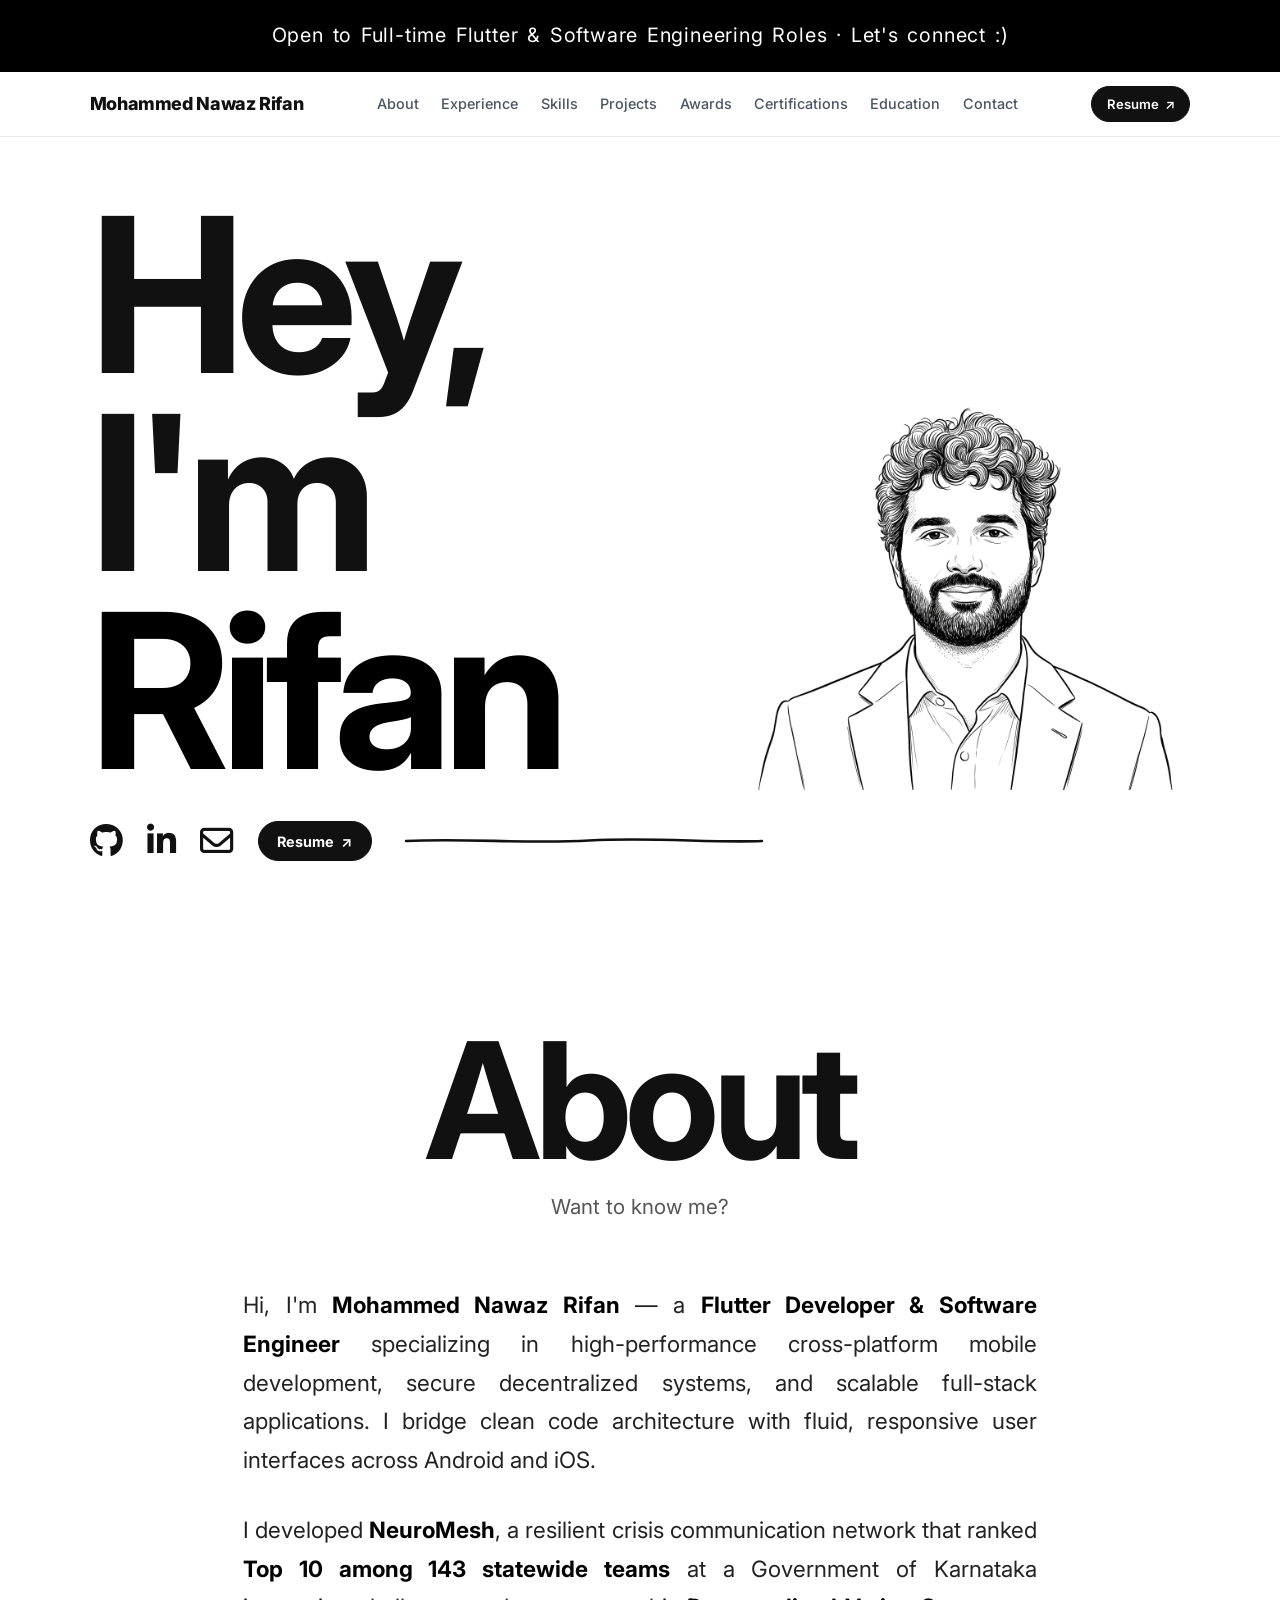
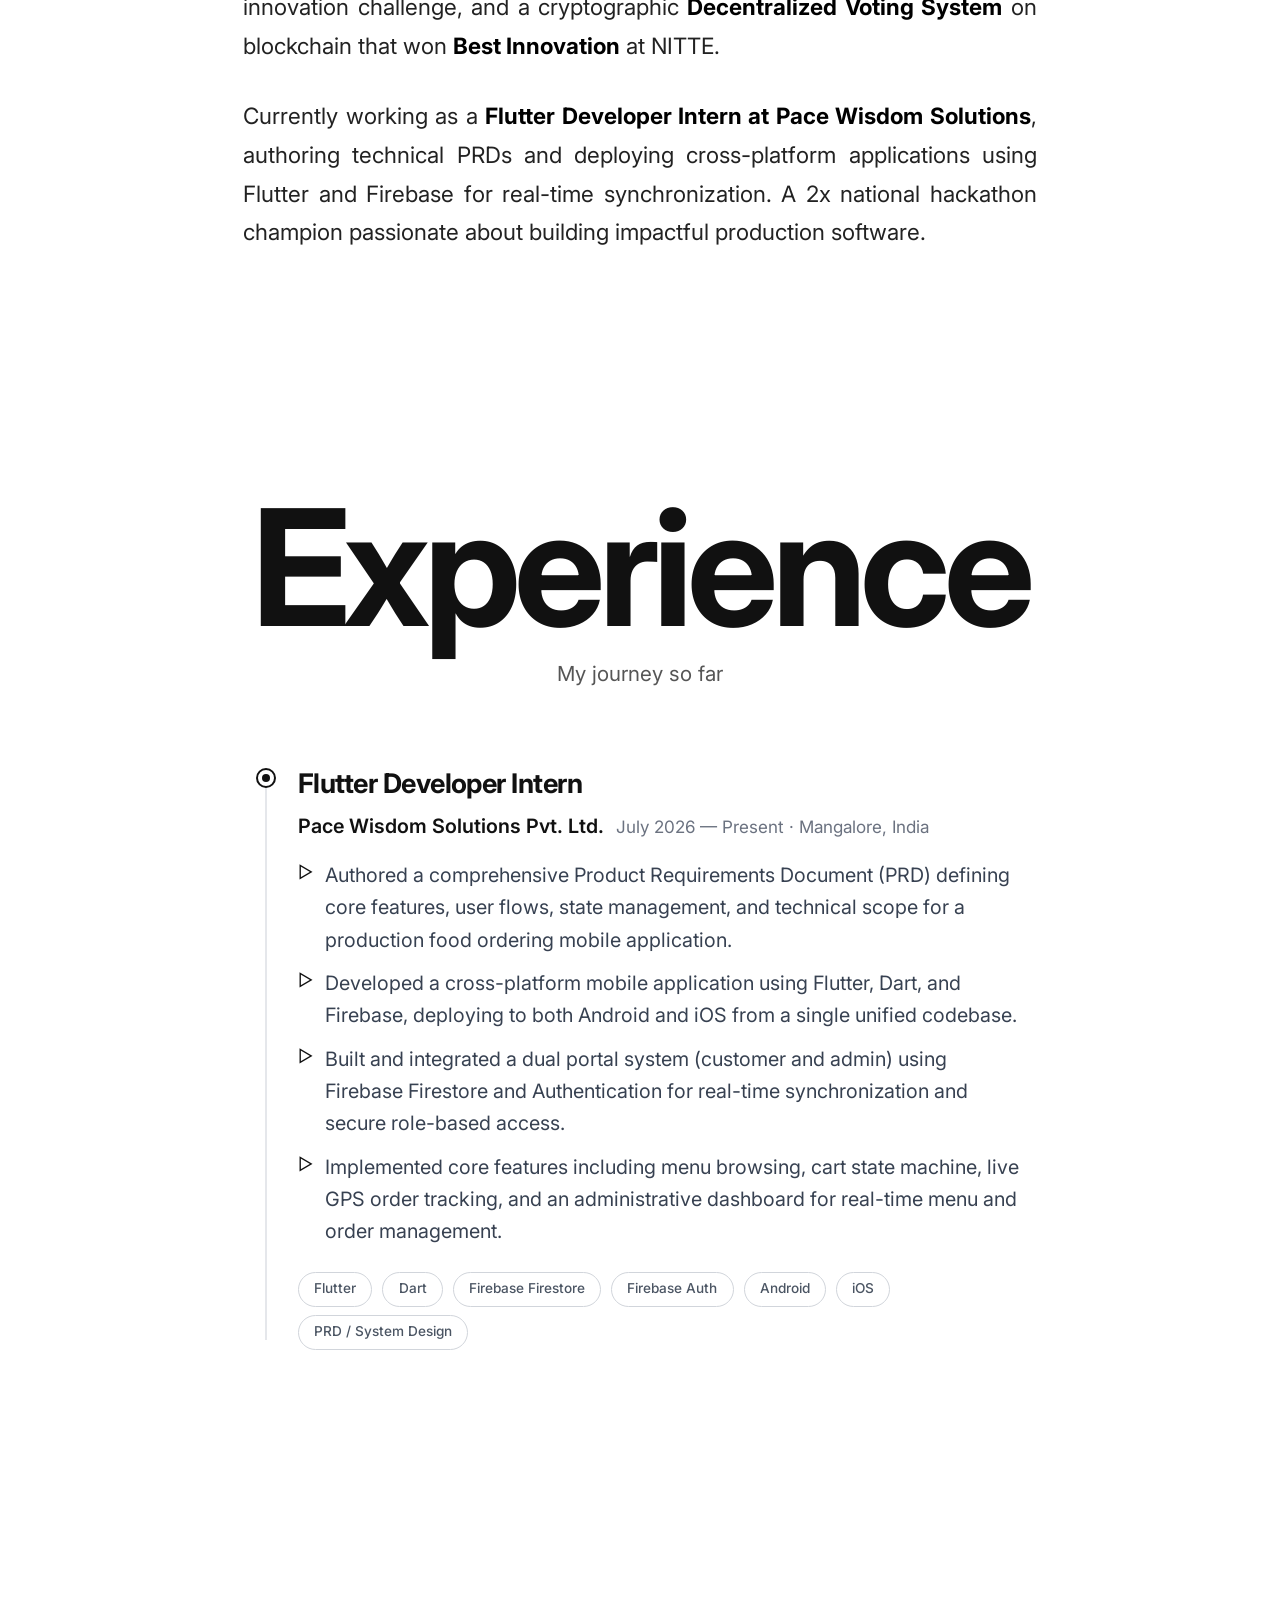
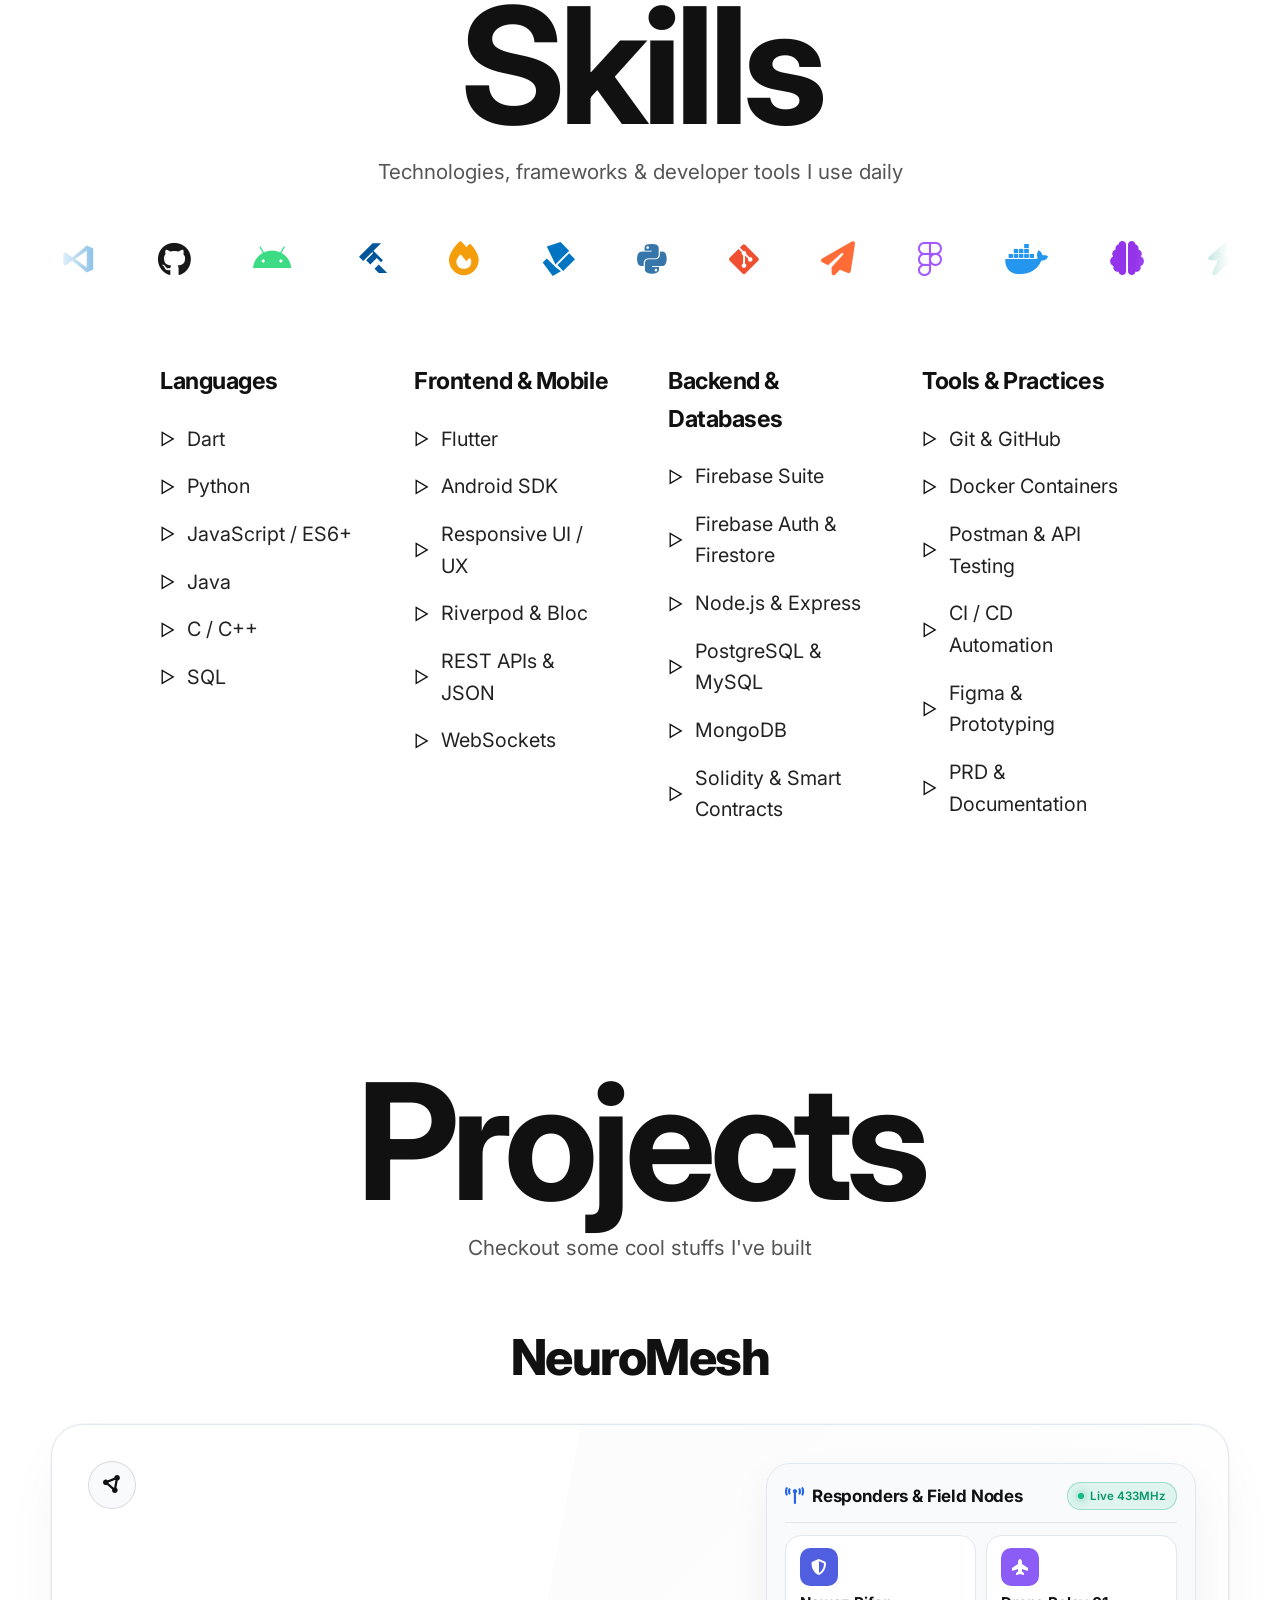
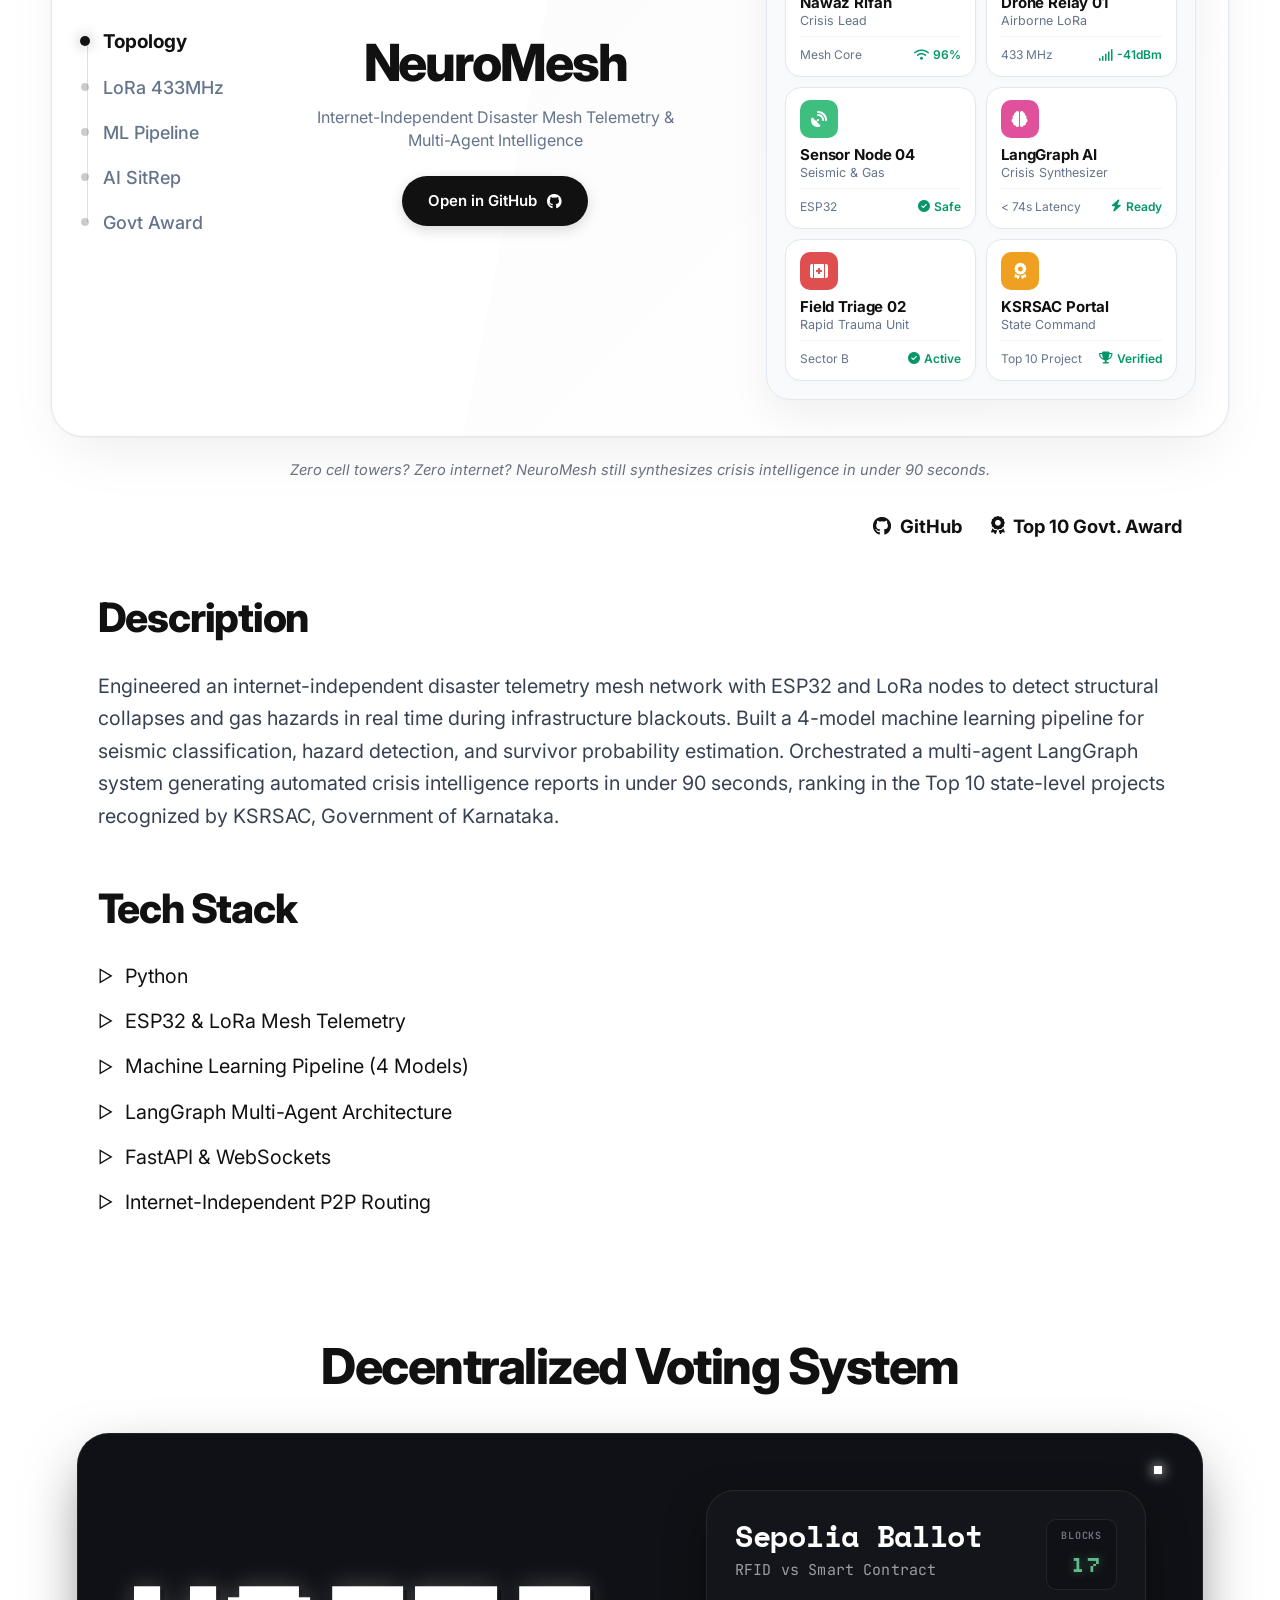
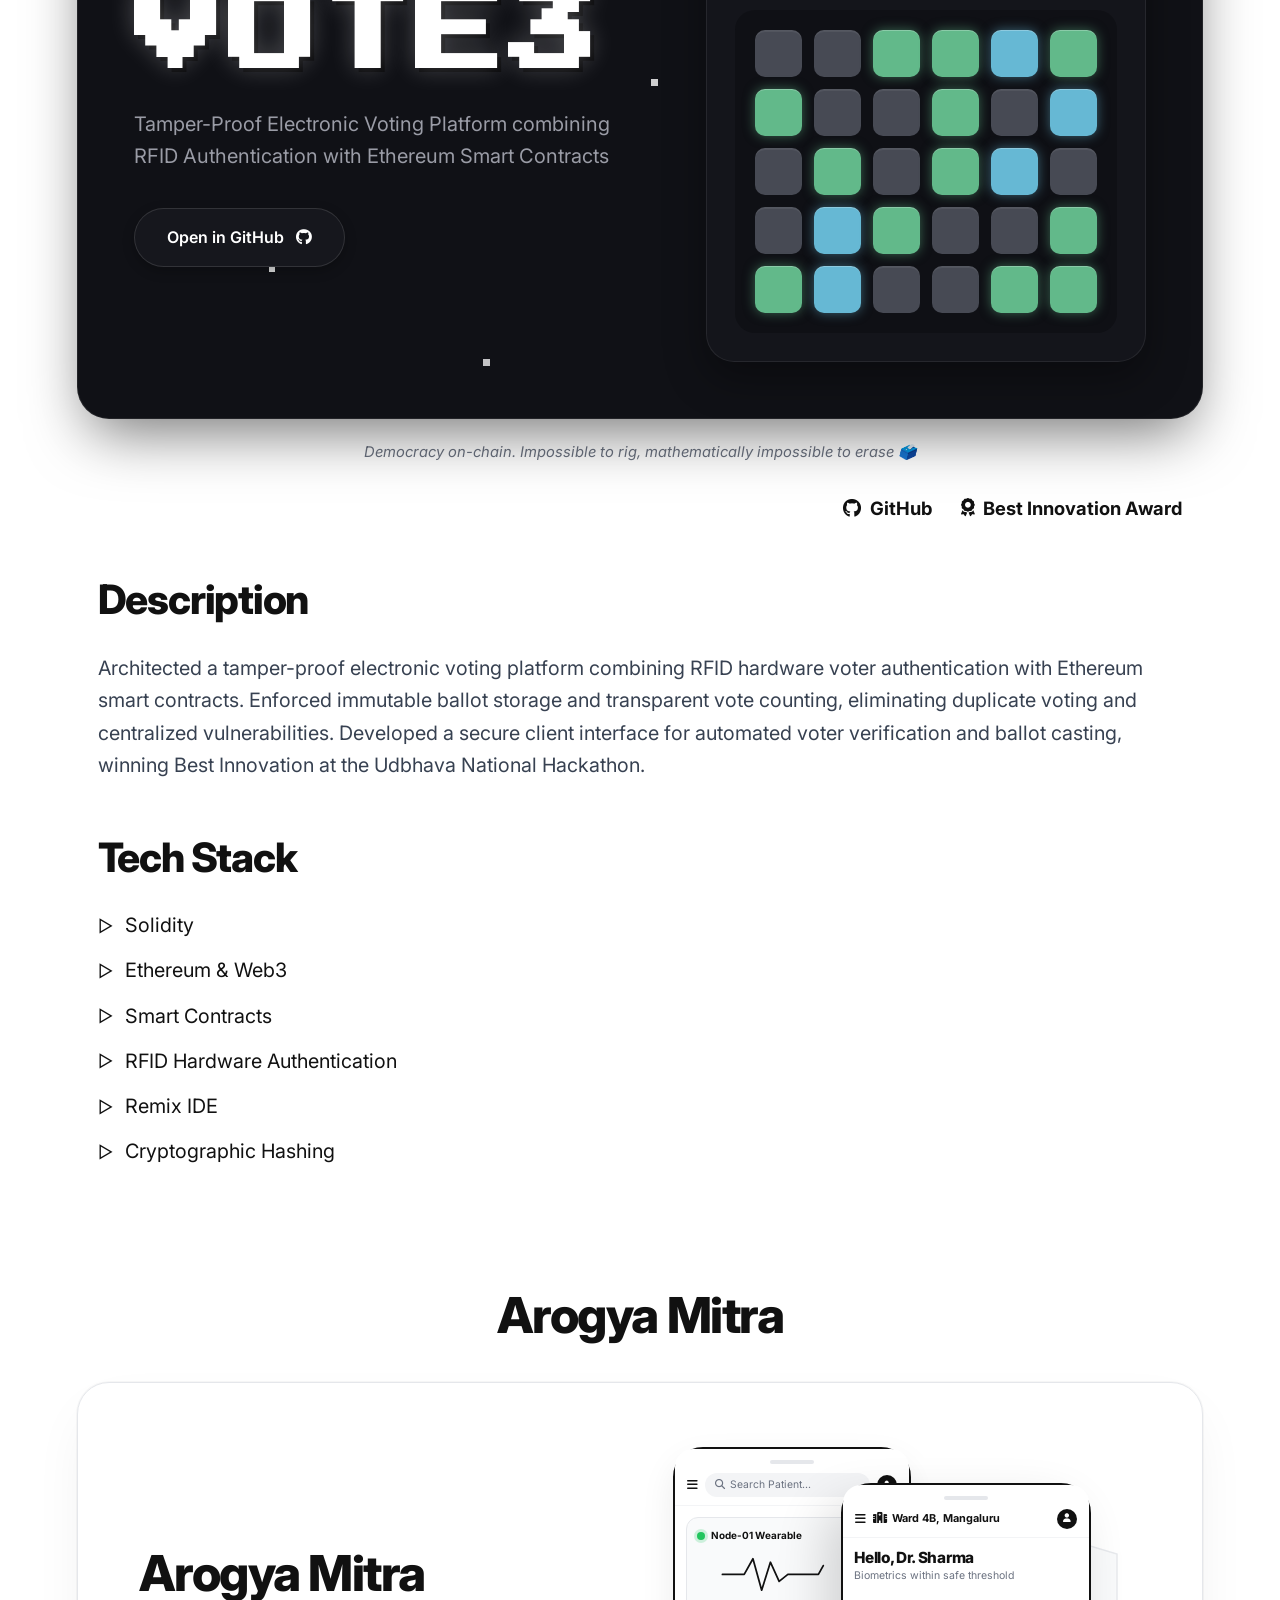
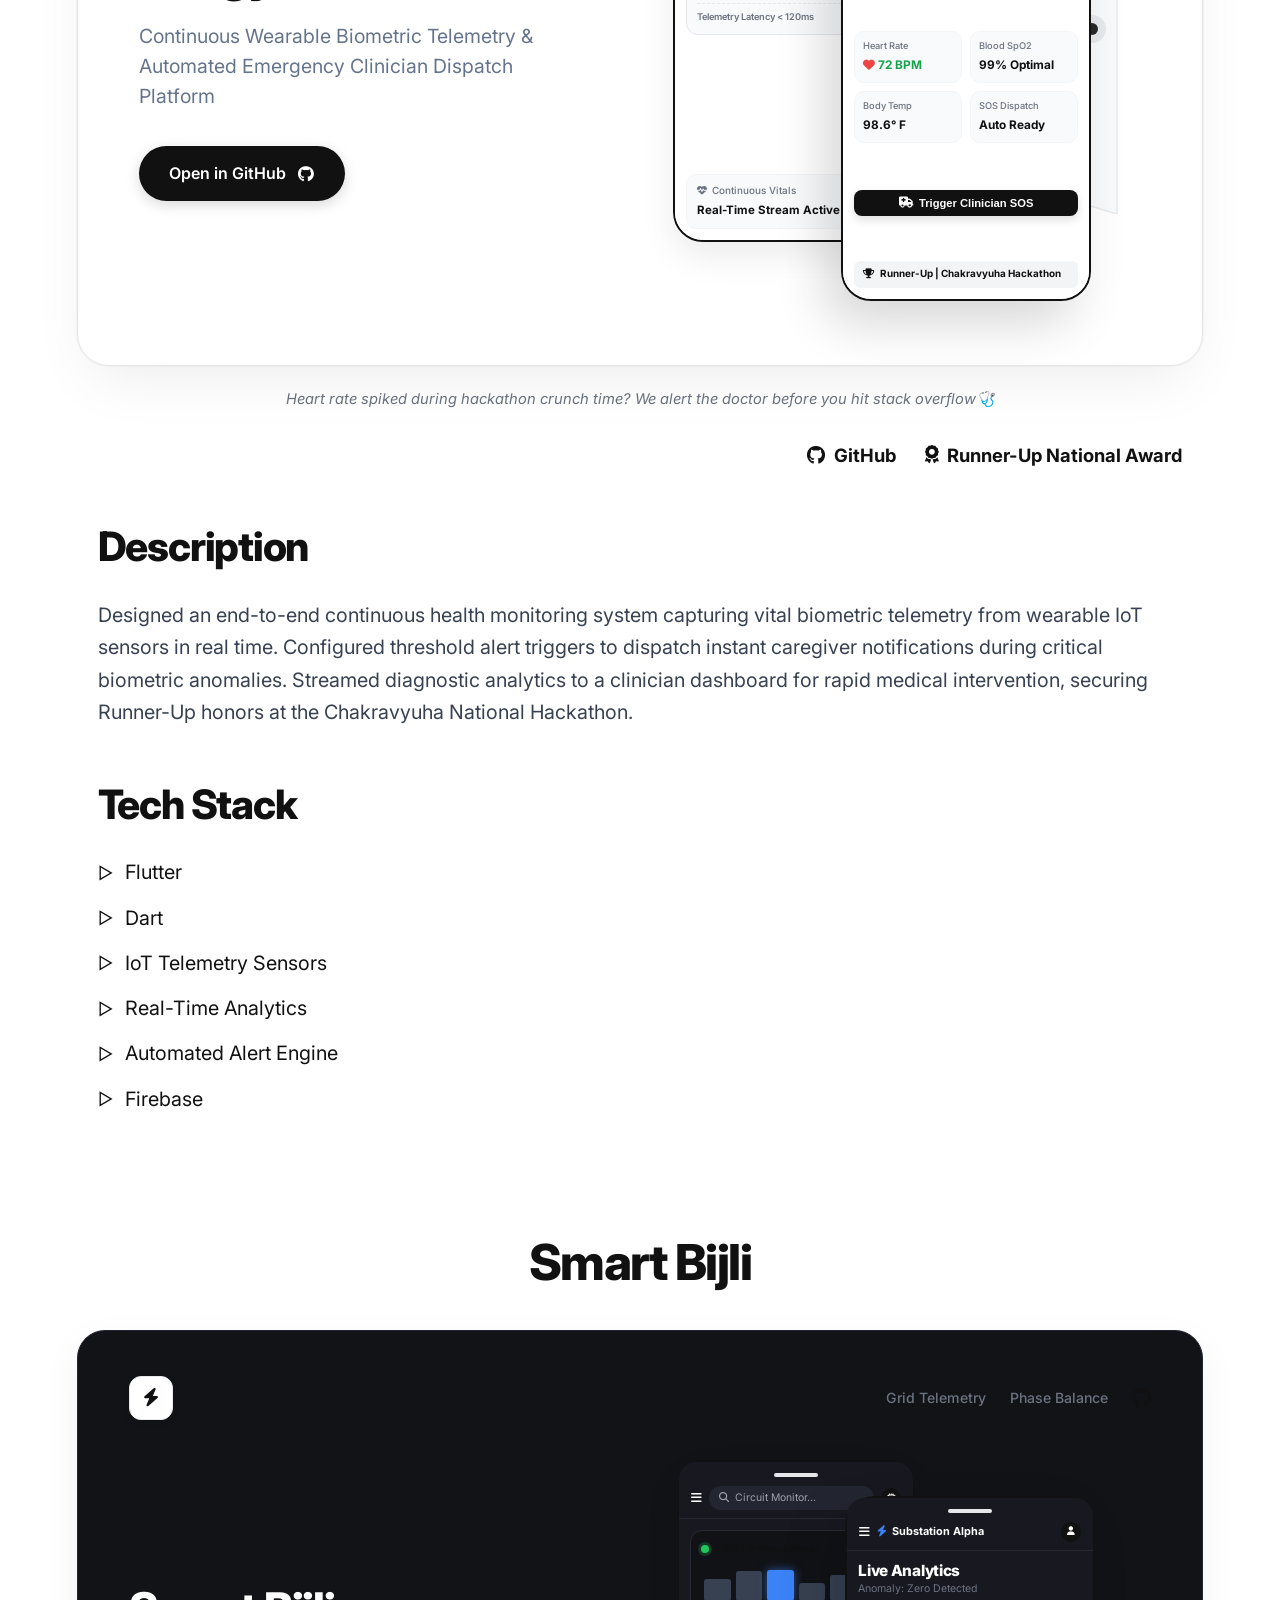
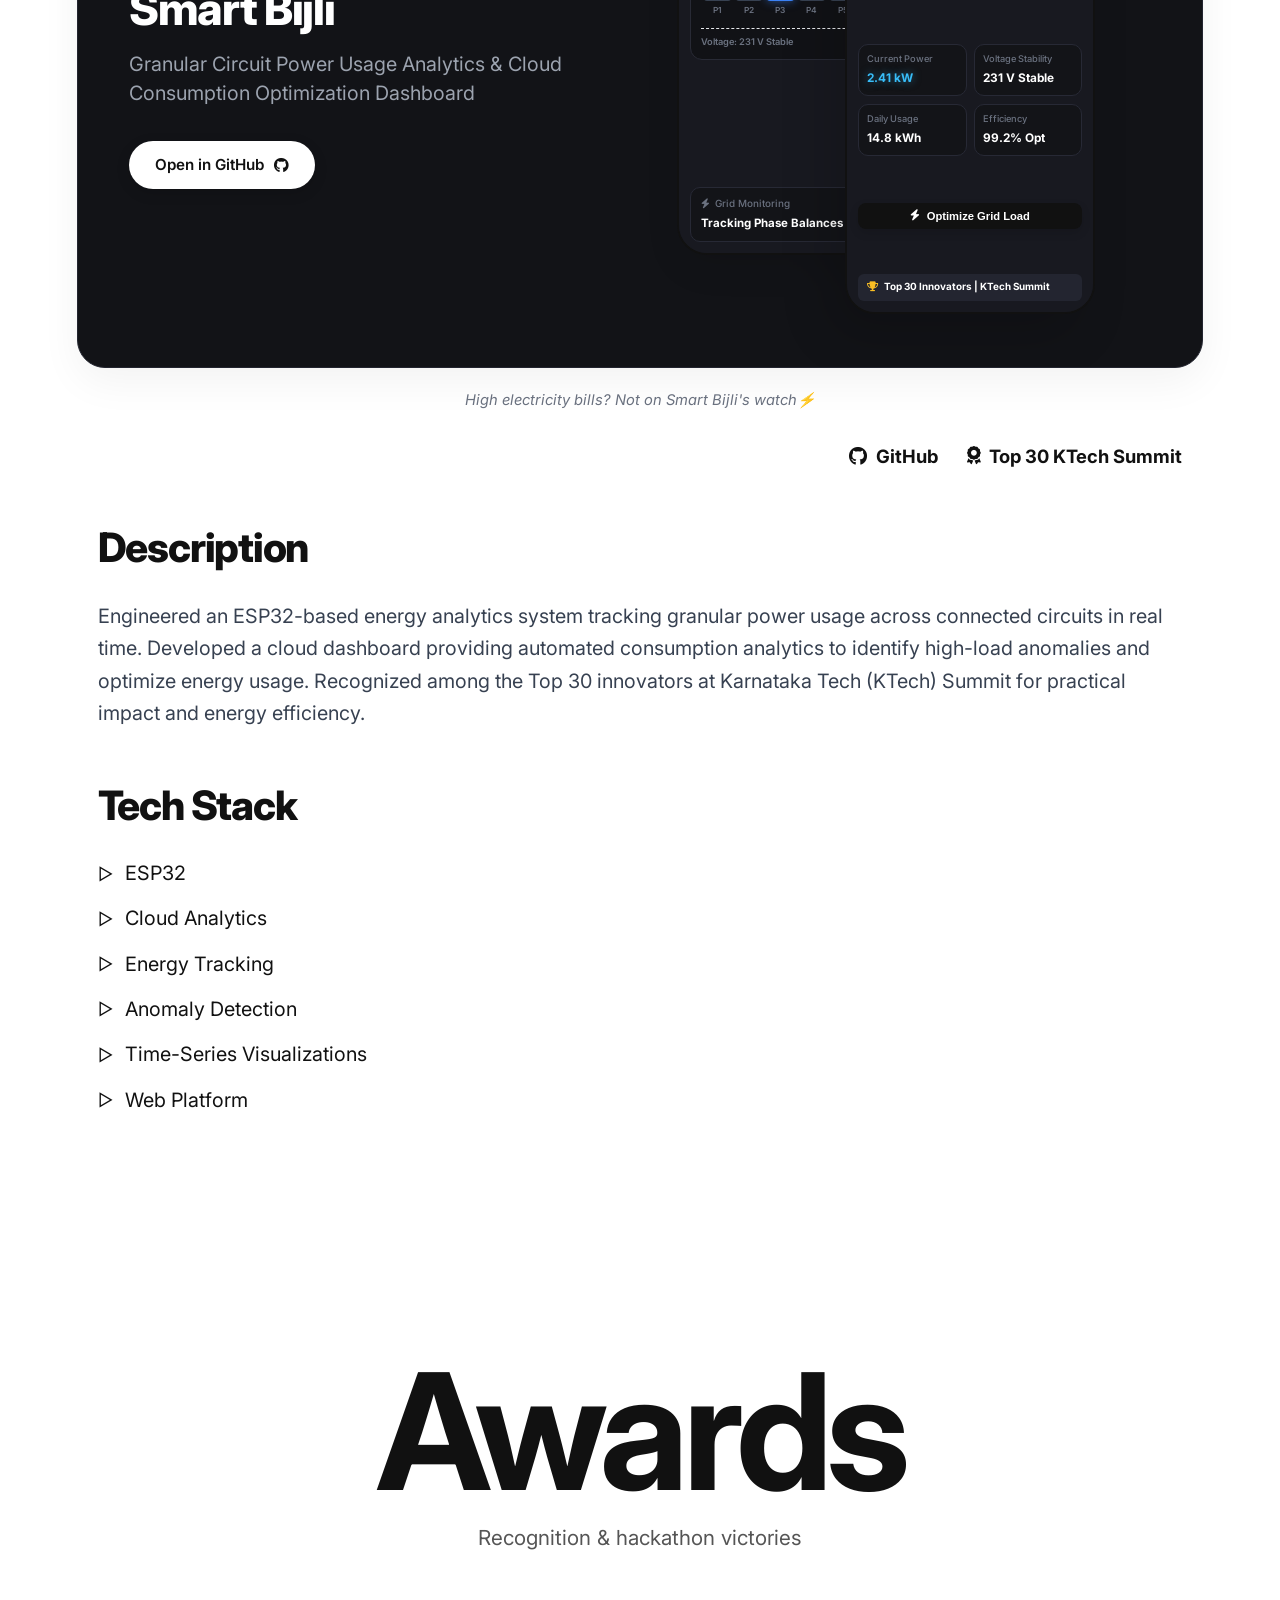
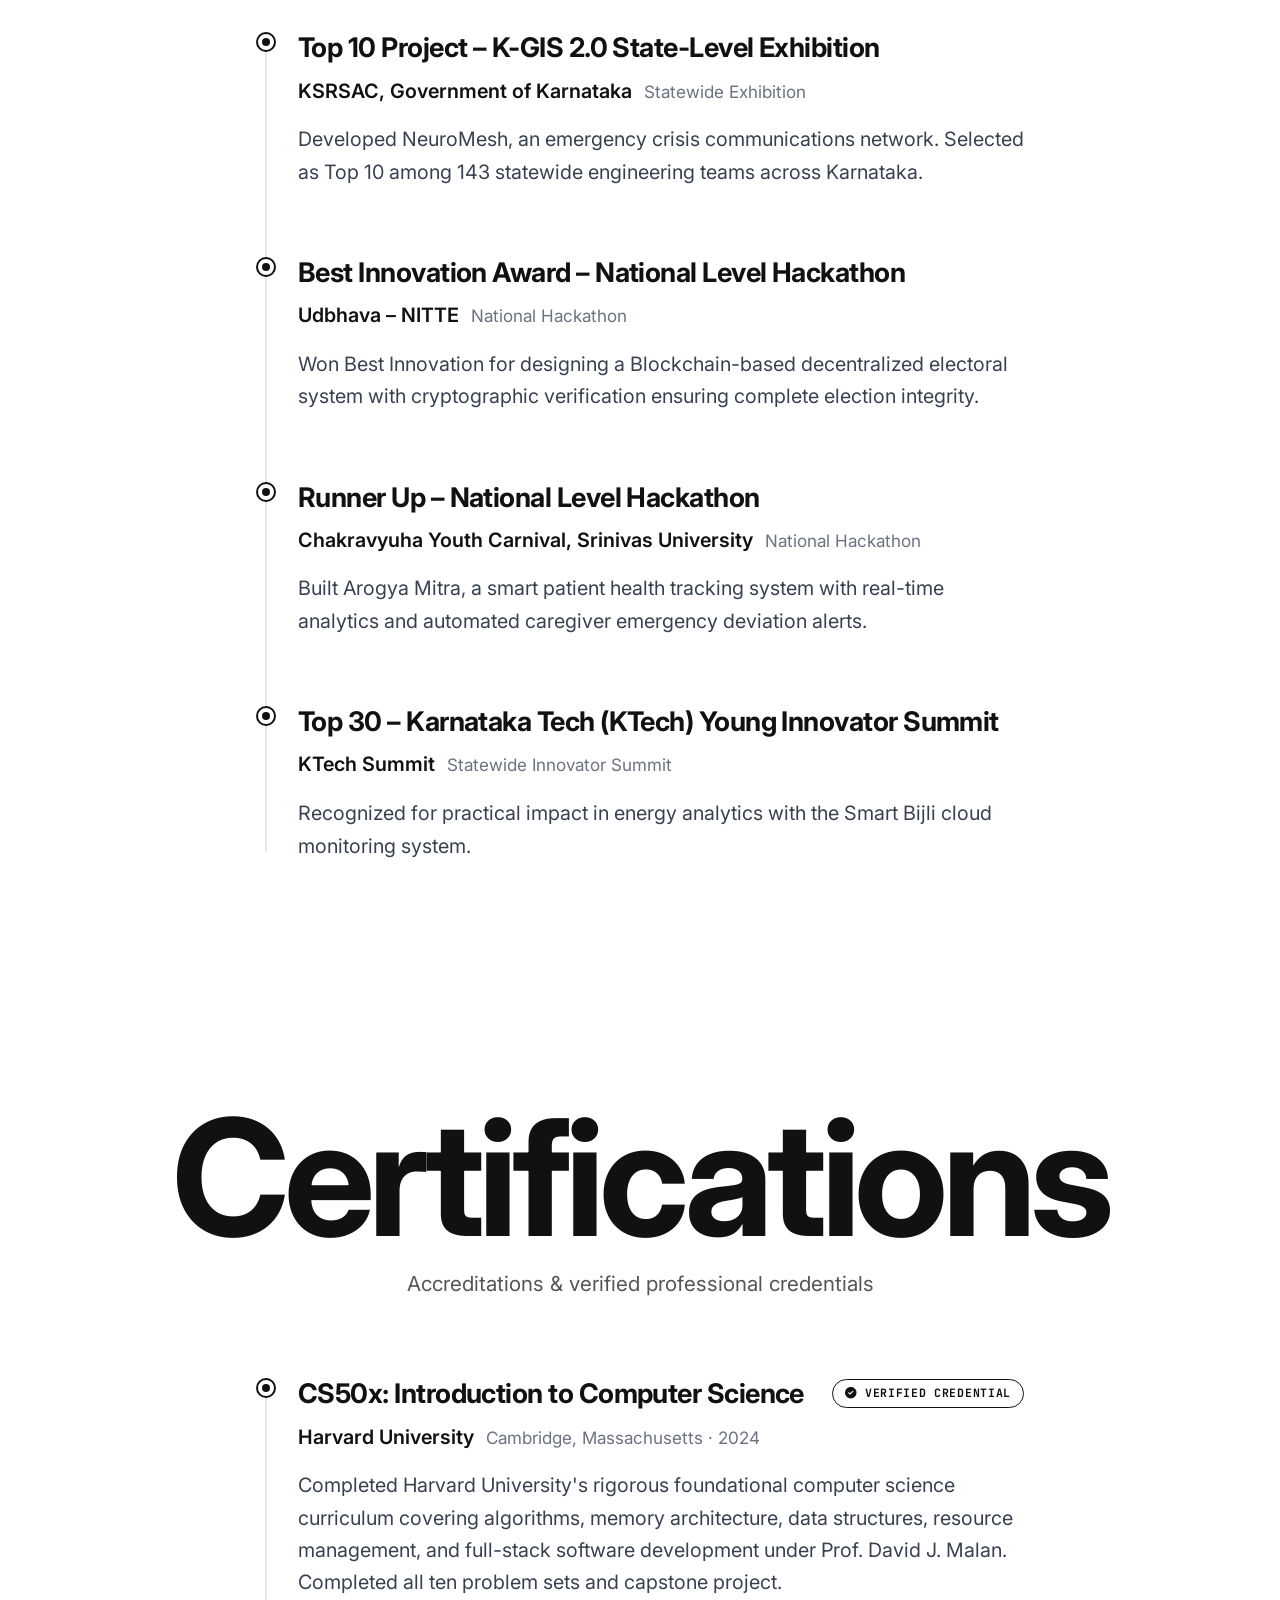
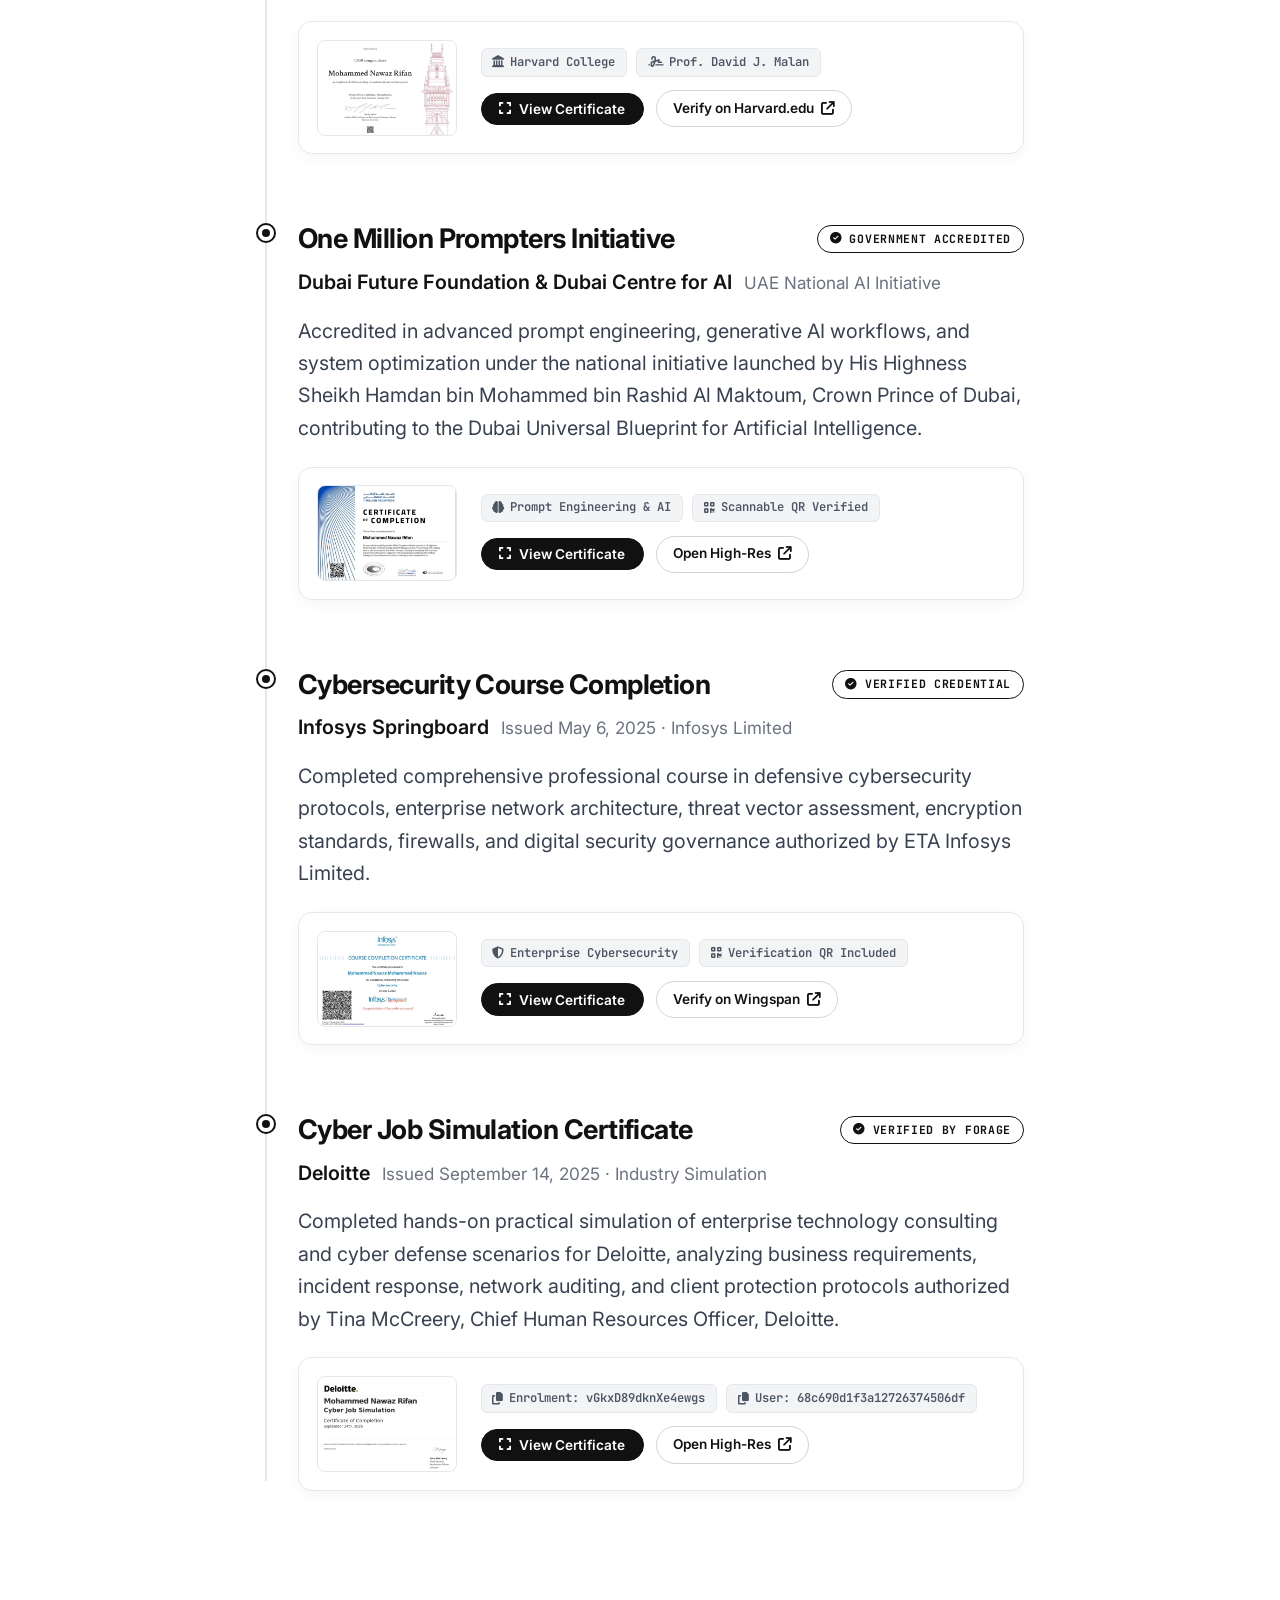
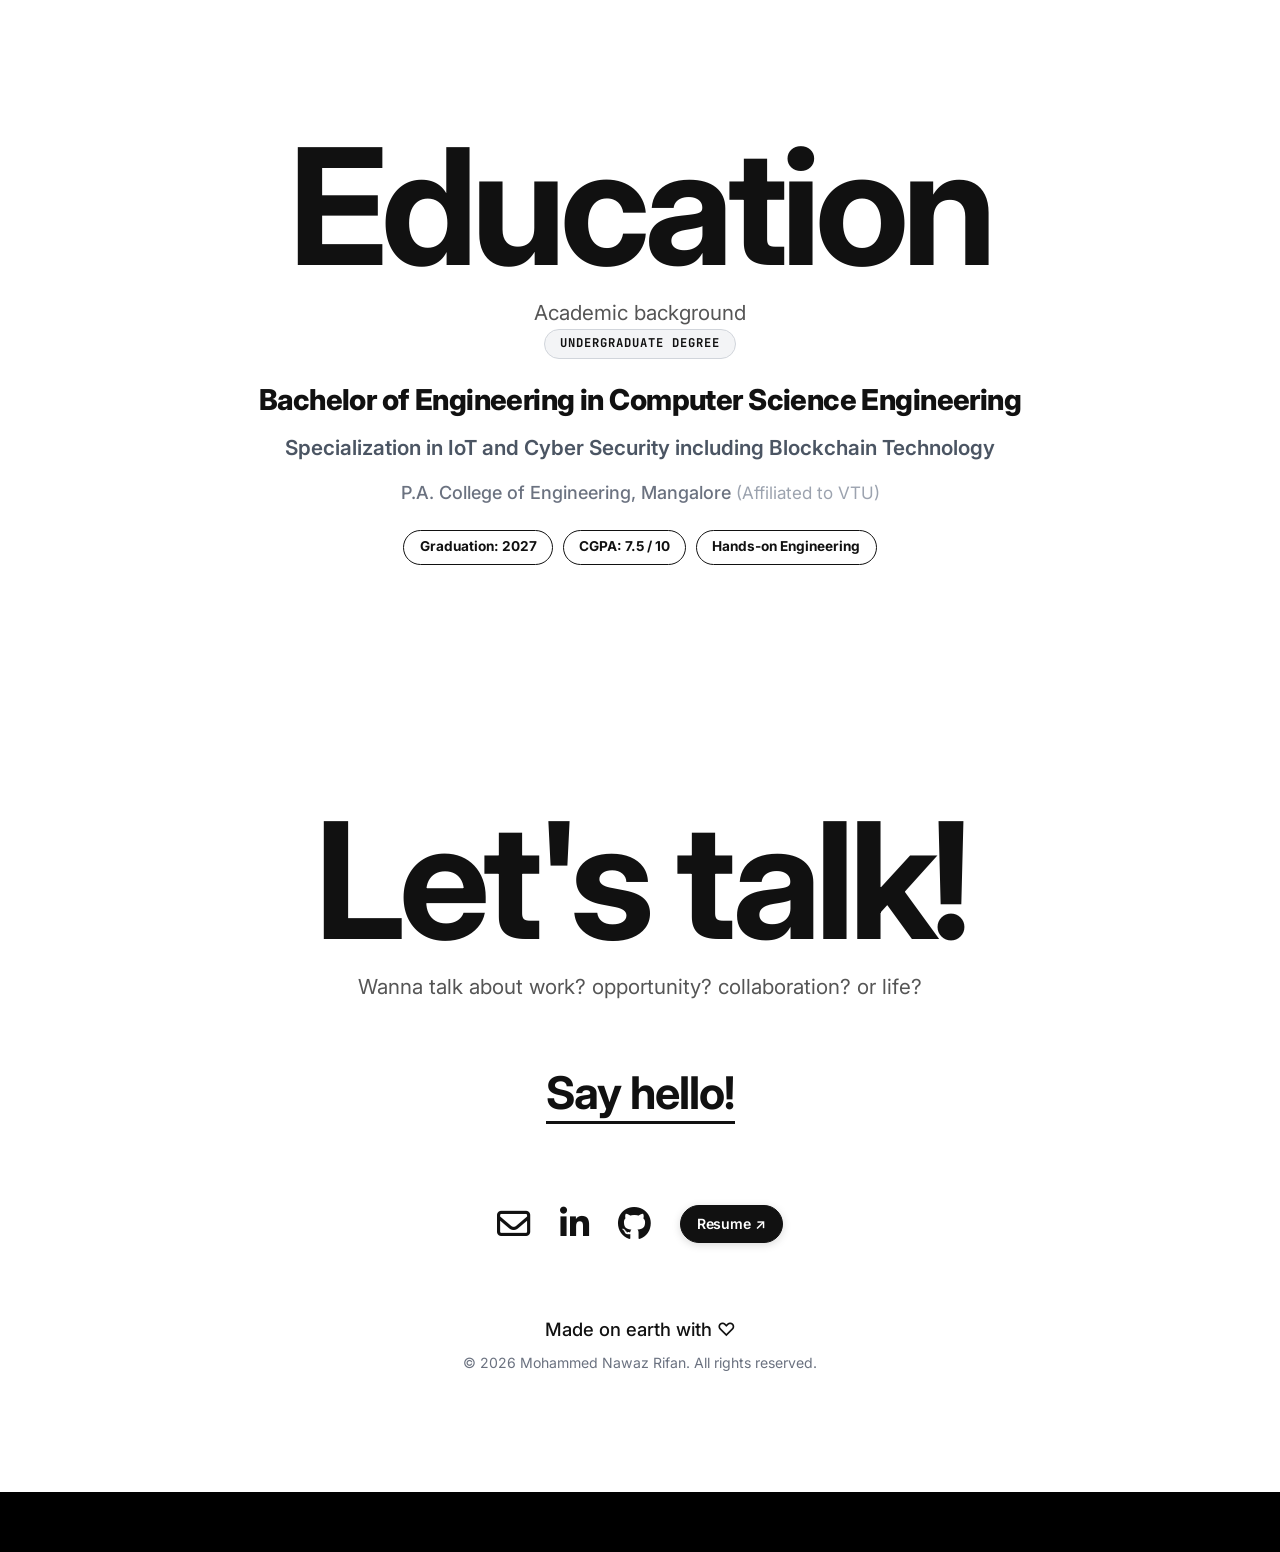
==== commit 471addc8: "Add files via upload" ====
--- a/index.html
+++ b/index.html
@@ -3,7 +3,7 @@
 
 <head>
   <meta charset="UTF-8">
-  <meta name="viewport" content="width=device-width, initial-scale=1.0">
+  <meta name="viewport" content="width=device-width, initial-scale=1.0, viewport-fit=cover">
   <title>Mohammed Nawaz Rifan | Flutter Developer &amp; Software Engineer</title>
 
   <!-- SEO & Social Meta -->
@@ -28,7 +28,7 @@
     integrity="sha512-DTOQO9RWCH3ppGqcWaEA1BIZOC6xxalwEsw9c2QQeAIftl+Vegovlnee1c9QX4TctnWMn13TZye+giMm8e2LwA=="
     crossorigin="anonymous" referrerpolicy="no-referrer" />
 
-  <link rel="stylesheet" href="style.css?v=25">
+  <link rel="stylesheet" href="style.css?v=27">
 </head>
 
 <body>
@@ -1551,7 +1551,7 @@
     </div>
   </div>
 
-  <script src="script.js?v=20"></script>
+  <script src="script.js?v=27"></script>
 </body>
 
 </html>
--- a/style.css
+++ b/style.css
@@ -33,6 +33,9 @@
   font-size: 16px;
   background-color: var(--color-bg);
   color: var(--color-text-dark);
+  overflow-x: hidden;
+  overflow-x: clip;
+  max-width: 100%;
 }
 
 body {
@@ -41,7 +44,14 @@
   color: var(--color-text-dark);
   line-height: 1.6;
   overflow-x: hidden;
+  overflow-x: clip;
+  max-width: 100%;
   -webkit-font-smoothing: antialiased;
+}
+
+img, video, canvas, svg {
+  max-width: 100%;
+  height: auto;
 }
 
 /* ==========================================================================
@@ -184,7 +194,11 @@
    ========================================================================== */
 .page-wrapper {
   width: 100%;
+  max-width: 100%;
   position: relative;
+  overflow-x: hidden;
+  overflow-x: clip;
+  box-sizing: border-box;
 }
 
 /* ==========================================================================
@@ -635,8 +649,10 @@
   align-items: center;
 }
 
-.tools-icons-slider:hover .tools-icons-track {
-  animation-play-state: paused;
+@media (hover: hover) and (pointer: fine) {
+  .tools-icons-slider:hover .tools-icons-track {
+    animation-play-state: paused;
+  }
 }
 
 @keyframes iconsScrollLeft {
@@ -1230,6 +1246,7 @@
   padding-bottom: 0;
   border-bottom: none;
   gap: 8px;
+  flex-wrap: wrap;
 }
 
 .gfh-left {
@@ -1237,6 +1254,7 @@
   align-items: center;
   gap: 8px;
   min-width: 0;
+  flex: 1 1 auto;
 }
 
 .gfh-icon {
@@ -1247,17 +1265,18 @@
 
 .gfh-title {
   color: #111111;
-  font-size: 17px;
+  font-size: clamp(14px, 3.8vw, 17px);
   font-weight: 700;
   letter-spacing: -0.01em;
-  white-space: nowrap;
+  white-space: normal;
+  line-height: 1.25;
 }
 
 .gfh-live-badge {
   display: inline-flex;
   align-items: center;
   gap: 6px;
-  font-size: 12px;
+  font-size: 11.5px;
   font-weight: 600;
   color: #059669;
   background: rgba(16, 185, 129, 0.1);
@@ -3195,9 +3214,10 @@
 
   /* gitGo Style Responsiveness */
   .gitgo-card-layout {
+    display: flex;
     flex-direction: column;
     align-items: stretch;
-    gap: 2.4rem;
+    gap: 2rem;
   }
 
   .gitgo-vertical-nav {
@@ -3246,60 +3266,69 @@
 }
 
 @media (max-width: 768px) {
+  .site-header {
+    position: sticky;
+    top: 0;
+    z-index: 100;
+  }
+
   .site-header-inner {
-    width: 92%;
-    min-height: 56px;
+    width: 100% !important;
+    max-width: 100% !important;
+    padding: 0 1rem !important;
+    min-height: 54px !important;
+    box-sizing: border-box !important;
   }
 
   .site-header-brand {
-    font-size: 1rem;
-    white-space: nowrap;
-    overflow: hidden;
-    text-overflow: ellipsis;
+    font-size: clamp(0.92rem, 3.8vw, 1.08rem) !important;
+    white-space: nowrap !important;
+    overflow: hidden !important;
+    text-overflow: ellipsis !important;
+    max-width: 65% !important;
   }
 
   .btn-header-resume {
-    font-size: 0.78rem;
-    padding: 0.35rem 0.8rem;
-    border-radius: 9999px;
+    font-size: 0.78rem !important;
+    padding: 0.32rem 0.75rem !important;
+    border-radius: 9999px !important;
   }
 
   .btn-header-resume span {
-    display: inline;
+    display: inline !important;
   }
 
   .hero-section {
-    width: 92%;
+    width: 100% !important;
+    max-width: 100% !important;
     min-height: auto;
-    padding: 3vh 0 2vh;
+    padding: 3vh 1rem 2vh !important;
+    box-sizing: border-box !important;
   }
 
   .section {
-    padding: 6vh 0 6rem;
-    min-height: auto;
-  }
-
-  .projects-showcase-container {
-    padding-bottom: 2rem;
-  }
-
-  .project-showcase-item {
-    margin-bottom: 3.5rem;
-  }
-
-  .project-detail-sheet {
-    padding-bottom: 2rem;
-  }
-
-  .footer-section,
-  .contact-section {
-    padding-bottom: 7rem !important;
+    padding: 4.5rem 1rem 6rem 1rem !important;
+    min-height: auto !important;
+    width: 100% !important;
+    max-width: 100% !important;
+    box-sizing: border-box !important;
+    overflow-x: hidden !important;
+    overflow-x: clip !important;
+  }
+
+  .section-center {
+    width: 100% !important;
+    max-width: 100% !important;
+    padding: 0 !important;
+    box-sizing: border-box !important;
   }
 
   .giant-section-header {
-    font-size: clamp(2.4rem, 10vw, 3.8rem);
-    line-height: clamp(2.4rem, 10vw, 4rem);
-    word-break: break-word;
+    font-size: clamp(2.2rem, 9vw, 3.4rem) !important;
+    line-height: clamp(2.2rem, 9vw, 3.6rem) !important;
+    word-break: break-word !important;
+    overflow-wrap: break-word !important;
+    hyphens: auto !important;
   }
 
   .hero-content-row {
@@ -3316,12 +3345,14 @@
   }
 
   .hero-giant-text {
+    font-size: clamp(2.8rem, 12vw, 4.2rem) !important;
+    line-height: clamp(2.7rem, 11vw, 4rem) !important;
     text-align: center;
   }
 
   .avatar-frame {
-    max-width: 300px;
-    height: 340px;
+    max-width: 280px;
+    height: 320px;
     margin: 0 auto;
   }
 
@@ -3336,48 +3367,280 @@
   }
 
   .skills-columns-grid {
-    grid-template-columns: 1fr;
-    gap: 2rem;
-    width: 92%;
-  }
-
-  .project-showcase-card,
-  .project-detail-sheet,
-  .projects-list,
-  .about-copy-box,
-  .education-card,
+    grid-template-columns: 1fr !important;
+    gap: 1.8rem !important;
+    width: 100% !important;
+    max-width: 100% !important;
+    padding: 0 0.5rem !important;
+    box-sizing: border-box !important;
+  }
+
+  .about-copy-box {
+    width: 100% !important;
+    max-width: 100% !important;
+    padding: 0 0.5rem !important;
+    text-align: left !important;
+    box-sizing: border-box !important;
+  }
+
+  .education-card {
+    width: 100% !important;
+    max-width: 100% !important;
+    padding: 1.8rem 1rem !important;
+    box-sizing: border-box !important;
+  }
+
   .certifications-container {
-    width: 92%;
-  }
-
+    width: 100% !important;
+    max-width: 100% !important;
+    box-sizing: border-box !important;
+  }
+
+  /* Projects Showcase Container & Cards */
+  .projects-showcase-container {
+    width: 100% !important;
+    max-width: 100% !important;
+    padding: 0 0 2rem 0 !important;
+    gap: 3.5rem !important;
+    box-sizing: border-box !important;
+  }
+
+  .project-showcase-item {
+    width: 100% !important;
+    max-width: 100% !important;
+    margin-bottom: 2.5rem !important;
+    box-sizing: border-box !important;
+  }
+
+  .project-showcase-title {
+    font-size: clamp(1.8rem, 6.5vw, 2.5rem) !important;
+    letter-spacing: -0.02em !important;
+    margin-bottom: 1.5vh !important;
+    padding: 0 0.5rem !important;
+  }
+
+  .project-showcase-card {
+    width: 100% !important;
+    max-width: 100% !important;
+    padding: 1.5rem 1rem 2rem 1rem !important;
+    border-radius: 20px !important;
+    box-sizing: border-box !important;
+    margin: 0 auto !important;
+  }
+
+  /* NeuroMesh (gitGo) Mobile Card */
+  .showcase-card-gitgo {
+    width: 100% !important;
+    max-width: 100% !important;
+    padding: 22px 14px 18px 14px !important;
+    border-radius: 20px !important;
+    box-sizing: border-box !important;
+    margin: 0 auto !important;
+  }
+
+  .gitgo-card-layout {
+    display: flex !important;
+    flex-direction: column !important;
+    align-items: stretch !important;
+    width: 100% !important;
+    max-width: 100% !important;
+    gap: 1.5rem !important;
+    box-sizing: border-box !important;
+  }
+
+  .gitgo-vertical-nav {
+    display: flex !important;
+    flex-direction: row !important;
+    flex-wrap: wrap !important;
+    justify-content: center !important;
+    padding-left: 0 !important;
+    gap: 6px 8px !important;
+    width: 100% !important;
+    max-width: 100% !important;
+    box-sizing: border-box !important;
+  }
+
+  .gitgo-nav-item {
+    padding: 5px 11px !important;
+    font-size: 12px !important;
+    white-space: nowrap !important;
+  }
+
+  .gitgo-center-content {
+    text-align: center !important;
+    align-items: center !important;
+    width: 100% !important;
+    max-width: 100% !important;
+    padding: 0 0.5rem !important;
+    box-sizing: border-box !important;
+  }
+
+  .gitgo-brand-title {
+    font-size: clamp(2rem, 7.5vw, 2.6rem) !important;
+    line-height: 1.15 !important;
+  }
+
+  .gitgo-brand-tagline {
+    font-size: 0.92rem !important;
+    max-width: 100% !important;
+    line-height: 1.5 !important;
+  }
+
+  .gitgo-floating-card {
+    width: 100% !important;
+    max-width: 100% !important;
+    padding: 14px 10px !important;
+    border-radius: 18px !important;
+    box-sizing: border-box !important;
+  }
+
+  .gitgo-floating-header {
+    display: flex !important;
+    align-items: center !important;
+    justify-content: space-between !important;
+    flex-wrap: wrap !important;
+    gap: 6px 8px !important;
+    width: 100% !important;
+  }
+
+  .gfh-left {
+    display: flex !important;
+    align-items: center !important;
+    gap: 6px !important;
+    min-width: 0 !important;
+    flex: 1 1 auto !important;
+  }
+
+  .gfh-title {
+    font-size: clamp(13px, 3.6vw, 15.5px) !important;
+    white-space: normal !important;
+    line-height: 1.25 !important;
+  }
+
+  .gfh-live-badge {
+    font-size: 10.5px !important;
+    padding: 2px 7px !important;
+    flex-shrink: 0 !important;
+  }
+
+  .gitgo-profiles-grid {
+    grid-template-columns: 1fr !important;
+    width: 100% !important;
+    gap: 8px !important;
+    box-sizing: border-box !important;
+  }
+
+  .gitgo-profile-item {
+    width: 100% !important;
+    min-width: 0 !important;
+    padding: 10px 12px !important;
+    box-sizing: border-box !important;
+  }
+
+  /* Vote3 (Halo) Mobile Card */
+  .showcase-card-halo {
+    width: 100% !important;
+    max-width: 100% !important;
+    padding: 22px 14px !important;
+    border-radius: 20px !important;
+    box-sizing: border-box !important;
+    margin: 0 auto !important;
+  }
+
+  .halo-game-card {
+    width: 100% !important;
+    max-width: 100% !important;
+    padding: 14px 10px !important;
+    box-sizing: border-box !important;
+  }
+
+  .showcase-card-mapme {
+    width: 100% !important;
+    max-width: 100% !important;
+    padding: 1.5rem 1rem !important;
+    box-sizing: border-box !important;
+  }
+
+  .showcase-card-bijli {
+    width: 100% !important;
+    max-width: 100% !important;
+    padding: 1.5rem 1rem !important;
+    box-sizing: border-box !important;
+  }
+
+  /* Detail Sheets */
+  .project-detail-sheet {
+    width: 100% !important;
+    max-width: 100% !important;
+    padding: 0 0.25rem 2rem 0.25rem !important;
+    box-sizing: border-box !important;
+  }
+
+  .project-sheet-top-row {
+    flex-wrap: wrap !important;
+    justify-content: flex-start !important;
+    gap: 0.75rem 1.2rem !important;
+  }
+
+  /* Editorial Timeline (Awards, Experience, Certifications) */
   .timeline-container {
-    width: 94%;
-    max-width: 100%;
-    margin: 4vh auto 0;
-    padding-left: 0 !important;
+    width: 100% !important;
+    max-width: 100% !important;
+    margin: 3vh auto 0 !important;
+    padding-left: 1.35rem !important;
+    padding-right: 1.25rem !important;
+    box-sizing: border-box !important;
+  }
+
+  .timeline-container::before {
+    left: 1.35rem !important;
+  }
+
+  .timeline-circle-marker {
+    left: calc(1.35rem - 9px) !important;
+    top: 5px !important;
+    width: 20px !important;
+    height: 20px !important;
+  }
+
+  .timeline-entry {
+    padding-left: 26px !important;
     padding-right: 0 !important;
-    box-sizing: border-box;
-  }
-
-  .timeline-container::before {
-    left: 9px !important;
-  }
-
-  .timeline-entry {
-    padding-left: 36px !important;
-    padding-bottom: 5vh;
-  }
-
-  .timeline-circle-marker {
-    left: 0 !important;
-    top: 5px;
-    width: 20px;
-    height: 20px;
-  }
-
-  .project-showcase-card {
-    padding: 1.8rem 1.3rem 2.8rem;
-    border-radius: 20px;
+    padding-bottom: 2.8rem !important;
+    box-sizing: border-box !important;
+    overflow-wrap: break-word !important;
+    word-break: break-word !important;
+  }
+
+  .timeline-role {
+    font-size: clamp(1.1rem, 4.6vw, 1.4rem) !important;
+    line-height: 1.35 !important;
+    letter-spacing: -0.015em !important;
+    overflow-wrap: break-word !important;
+    word-break: break-word !important;
+  }
+
+  .timeline-company-row {
+    display: flex !important;
+    flex-wrap: wrap !important;
+    gap: 4px 8px !important;
+    margin: 4px 0 10px !important;
+  }
+
+  .company-bold {
+    font-size: clamp(0.92rem, 3.8vw, 1.1rem) !important;
+  }
+
+  .timeline-date-loc {
+    font-size: clamp(0.82rem, 3.2vw, 0.95rem) !important;
+  }
+
+  .award-text,
+  .timeline-bullets {
+    font-size: 0.92rem !important;
+    line-height: 1.55 !important;
+    overflow-wrap: break-word !important;
+    word-break: break-word !important;
   }
 
   .showcase-card-body {
@@ -3398,113 +3661,26 @@
   }
 
   .dual-phone-mockup-wrap {
-    min-height: 360px;
+    min-height: 340px;
     padding: 0.5rem 0;
   }
 
   .phone-mockup.phone-back {
+    width: 160px;
+    height: 300px;
+    border-radius: 20px;
+  }
+
+  .phone-mockup.phone-front {
     width: 175px;
-    height: 320px;
-    border-radius: 22px;
-  }
-
-  .phone-mockup.phone-front {
-    width: 190px;
-    height: 340px;
-    border-radius: 22px;
-    margin-left: -55px;
-    margin-top: 32px;
-  }
-
-  .phone-speaker-bar {
-    height: 14px;
-    padding-top: 4px;
-  }
-
-  .phone-camera-lens {
-    width: 32px;
-    height: 3px;
-  }
-
-  .phone-screen-header {
-    padding: 0.3rem 0.5rem 0.4rem;
-  }
-
-  .phone-search-pill span,
-  .phone-location-tag span {
-    font-size: 0.58rem;
-  }
-
-  .phone-screen-body {
-    padding: 0.5rem;
-  }
-
-  .phone-map-view {
-    min-height: 135px;
-    padding: 0.45rem 0.4rem;
-    margin-bottom: 0.4rem;
-  }
-
-  .mesh-radar-canvas {
-    height: 65px;
-  }
-
-  .radar-node,
-  .chain-block {
-    font-size: 0.52rem;
-    padding: 0.18rem 0.3rem;
-  }
-
-  .phone-energy-bars {
-    height: 55px;
-  }
-
-  .peb-bar {
-    width: 9px;
-  }
-
-  .phone-greeting-title {
-    font-size: 0.88rem;
-  }
-
-  .phone-greeting-sub {
-    font-size: 0.62rem;
-  }
-
-  .phone-quick-grid {
-    gap: 0.35rem;
-    margin-bottom: 0.45rem;
-  }
-
-  .phone-quick-card {
-    padding: 0.35rem 0.4rem;
-  }
-
-  .pqc-label {
-    font-size: 0.52rem;
-  }
-
-  .pqc-val {
-    font-size: 0.7rem;
-  }
-
-  .phone-action-btn {
-    font-size: 0.65rem;
-    padding: 0.38rem 0.5rem;
-  }
-
-  .phone-award-strip {
-    font-size: 0.58rem;
-    padding: 0.28rem 0.45rem;
+    height: 315px;
+    border-radius: 20px;
+    margin-left: -50px;
+    margin-top: 28px;
   }
 
   .showcase-project-name {
-    font-size: clamp(2rem, 6vw, 2.6rem);
-  }
-
-  .project-detail-sheet {
-    margin: 2.5vh auto 0;
-    padding: 0;
+    font-size: clamp(1.8rem, 6vw, 2.4rem);
   }
 
   .cert-card-attachment {
@@ -3518,34 +3694,46 @@
     height: 190px;
   }
 
-  .education-card {
-    padding: 2rem 1.2rem;
-  }
-
   .project-entry-card {
     padding: 2rem 1.5rem;
   }
 
   .direct-contacts-row {
-    flex-direction: row;
-    justify-content: center;
-    gap: 1.5rem;
-  }
-
+    flex-direction: column !important;
+    align-items: center !important;
+    gap: 0.85rem !important;
+    width: 100% !important;
+    max-width: 100% !important;
+  }
+
+  .direct-contacts-row .sep-dot {
+    display: none !important;
+  }
+
+  /* Fixed Floating Bottom Navigation Bar */
   .floating-nav-dock {
-    width: auto;
-    max-width: calc(100vw - 32px);
-    padding: 0.38rem 0.85rem;
-    gap: 0.85rem;
-    font-size: 0.8rem;
-    justify-content: center;
-    bottom: calc(1.15rem + env(safe-area-inset-bottom, 0px));
-    border-radius: 9999px;
-    background: rgba(17, 17, 17, 0.94);
-    backdrop-filter: blur(16px);
-    -webkit-backdrop-filter: blur(16px);
-    border: 1px solid rgba(255, 255, 255, 0.16);
-    box-shadow: 0 8px 26px rgba(0, 0, 0, 0.38);
+    position: fixed !important;
+    bottom: calc(0.85rem + env(safe-area-inset-bottom, 0px)) !important;
+    left: 50% !important;
+    transform: translateX(-50%) !important;
+    opacity: 1 !important;
+    pointer-events: auto !important;
+    z-index: 1000 !important;
+    width: auto !important;
+    max-width: calc(100vw - 24px) !important;
+    padding: 0.42rem 0.95rem !important;
+    display: flex !important;
+    align-items: center !important;
+    justify-content: center !important;
+    gap: 0.65rem !important;
+    border-radius: 9999px !important;
+    background: rgba(17, 17, 17, 0.94) !important;
+    backdrop-filter: blur(16px) !important;
+    -webkit-backdrop-filter: blur(16px) !important;
+    border: 1px solid rgba(255, 255, 255, 0.18) !important;
+    box-shadow: 0 10px 32px rgba(0, 0, 0, 0.45) !important;
+    box-sizing: border-box !important;
+    transition: bottom 0.25s ease, opacity 0.25s ease !important;
   }
 
   .dock-brand,
@@ -3554,33 +3742,50 @@
   }
 
   .dock-item {
-    display: none;
+    display: none !important;
   }
 
   .dock-item[href="#projects"],
   .dock-item[href="#contact"] {
-    display: inline-flex;
-    align-items: center;
-    font-size: 0.82rem;
-    font-weight: 500;
-    color: #e5e7eb;
-    padding: 4px 6px;
+    display: inline-flex !important;
+    align-items: center !important;
+    font-size: 0.85rem !important;
+    font-weight: 500 !important;
+    color: #e5e7eb !important;
+    padding: 6px 8px !important;
+    text-decoration: none !important;
+    min-height: 34px !important;
   }
 
   .dock-item[href="#projects"]:hover,
   .dock-item[href="#contact"]:hover {
-    color: #ffffff;
+    color: #ffffff !important;
   }
 
   .dock-resume-btn,
   .dock-resume-solid-black {
-    font-size: 0.78rem;
-    font-weight: 700;
-    padding: 0.35rem 0.82rem;
-    border-radius: 9999px;
+    font-size: 0.82rem !important;
+    font-weight: 700 !important;
+    padding: 0.38rem 0.85rem !important;
+    border-radius: 9999px !important;
     background: #000000 !important;
     border: 1px solid #ffffff !important;
     color: #ffffff !important;
+    text-decoration: none !important;
+    display: inline-flex !important;
+    align-items: center !important;
+    min-height: 34px !important;
+  }
+
+  /* Safe Padding clearance so fixed bottom dock never covers content */
+  .page-wrapper {
+    padding-bottom: calc(5.5rem + env(safe-area-inset-bottom, 16px)) !important;
+    box-sizing: border-box !important;
+  }
+
+  .footer-section,
+  .contact-section {
+    padding-bottom: calc(6.5rem + env(safe-area-inset-bottom, 16px)) !important;
   }
 
   .tool-icon-item {
@@ -3604,13 +3809,13 @@
 
 @media (max-width: 480px) {
   .giant-section-header {
-    font-size: clamp(1.85rem, 8.6vw, 2.7rem);
-    line-height: clamp(1.85rem, 8.6vw, 2.9rem);
+    font-size: clamp(1.85rem, 8.6vw, 2.7rem) !important;
+    line-height: clamp(1.85rem, 8.6vw, 2.9rem) !important;
   }
 
   .hero-giant-text {
-    font-size: clamp(3rem, 14vw, 4.2rem);
-    line-height: clamp(2.8rem, 13vw, 4rem);
+    font-size: clamp(2.6rem, 12vw, 3.8rem) !important;
+    line-height: clamp(2.5rem, 11vw, 3.6rem) !important;
   }
 
   .avatar-frame {
@@ -3619,17 +3824,22 @@
   }
 
   .showcase-project-name {
-    font-size: 1.85rem;
+    font-size: 1.75rem;
   }
 
   .showcase-project-tagline {
-    font-size: 0.95rem;
-    margin-bottom: 1.4rem;
+    font-size: 0.92rem;
+    margin-bottom: 1.2rem;
   }
 
   .project-showcase-card {
-    padding: 1.3rem 1rem 1.6rem;
+    padding: 1.25rem 0.85rem 1.6rem;
     border-radius: 16px;
+  }
+
+  .showcase-card-gitgo {
+    padding: 18px 10px 16px 10px !important;
+    border-radius: 16px !important;
   }
 
   .project-console-card {
@@ -3669,26 +3879,16 @@
   }
 
   .education-card {
-    padding: 1.4rem 1rem;
-  }
-
-  /* No padding-left on timeline container to preserve perfect marker alignment */
-  .timeline-container {
-    width: 100%;
-    padding-left: 0 !important;
-    padding-right: 0 !important;
-  }
-
-  .timeline-entry {
-    padding-left: 32px !important;
+    padding: 1.4rem 0.8rem;
   }
 
   .sheet-tech-stack-list li {
-    font-size: 0.95rem;
+    font-size: 0.92rem;
   }
 
   .sheet-description-text {
-    font-size: 0.95rem;
-    line-height: 1.6;
-  }
-}
+    font-size: 0.92rem;
+    line-height: 1.55;
+  }
+}
+
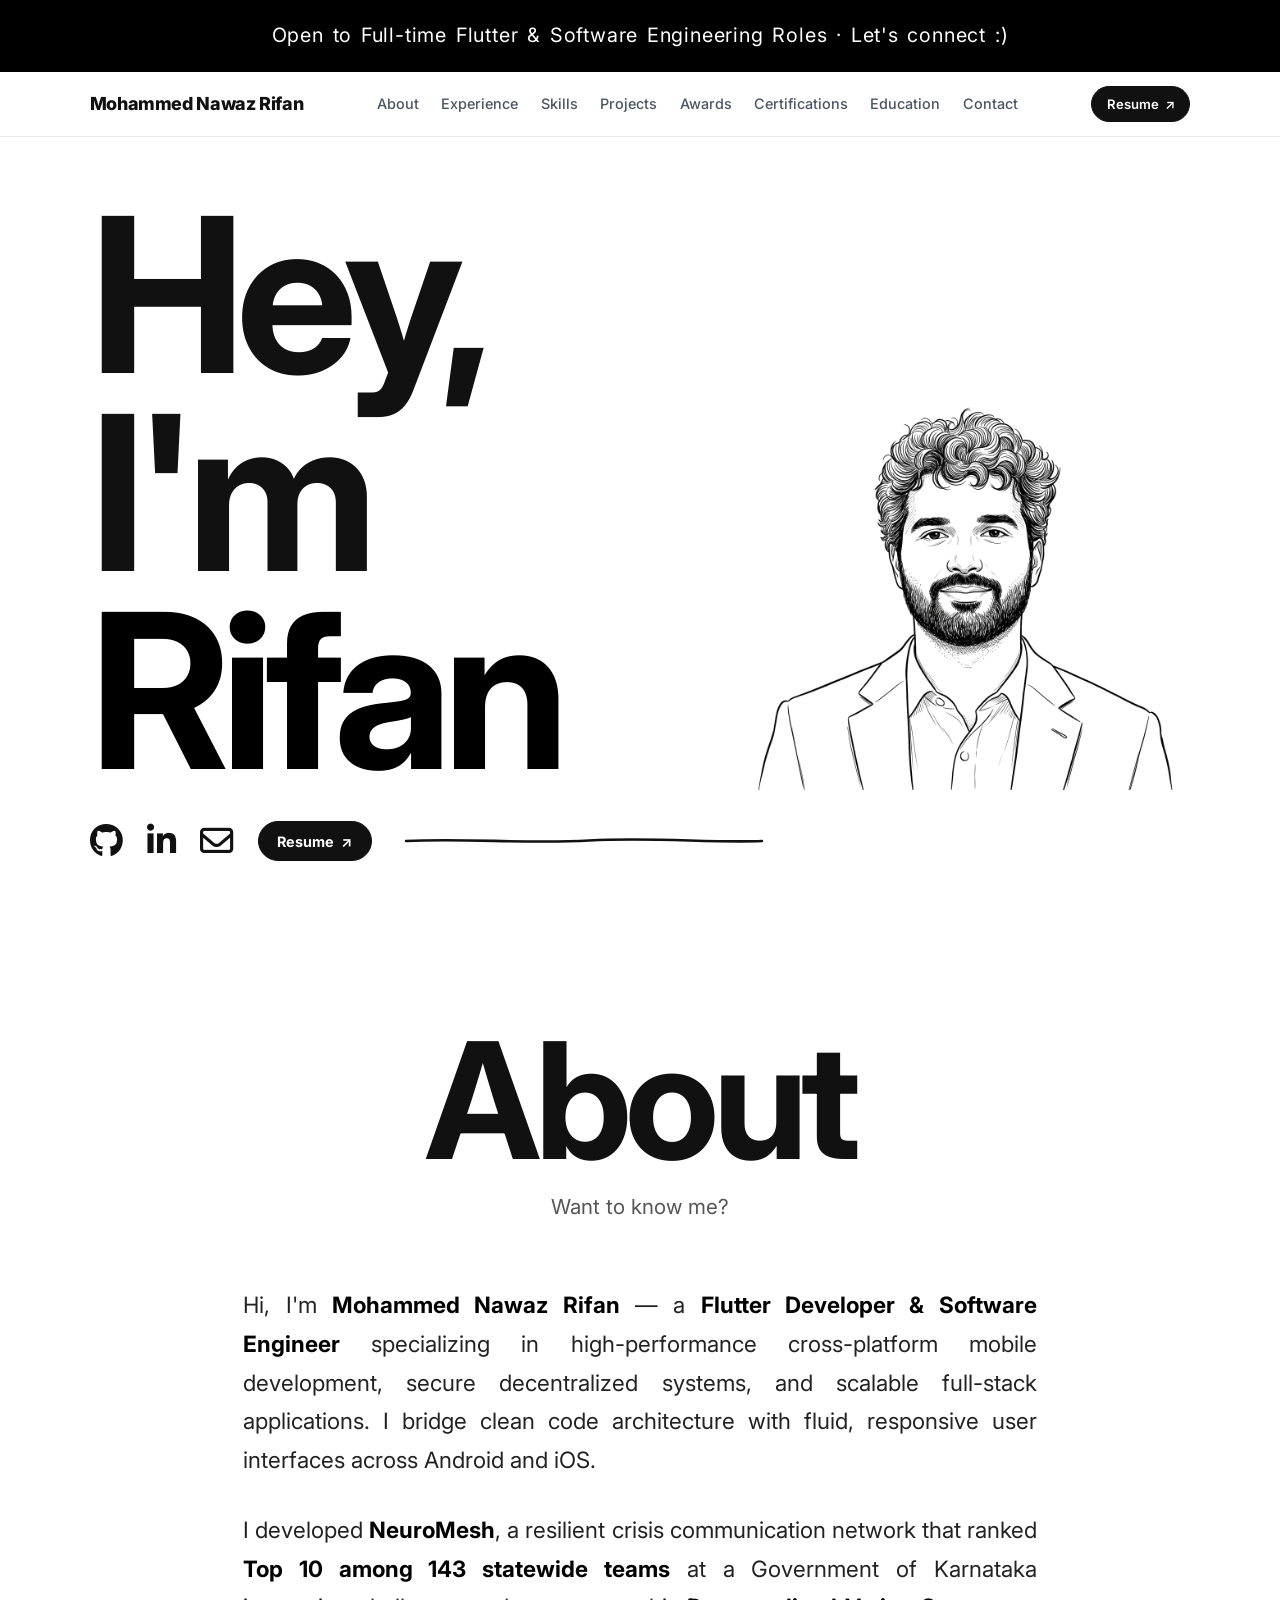
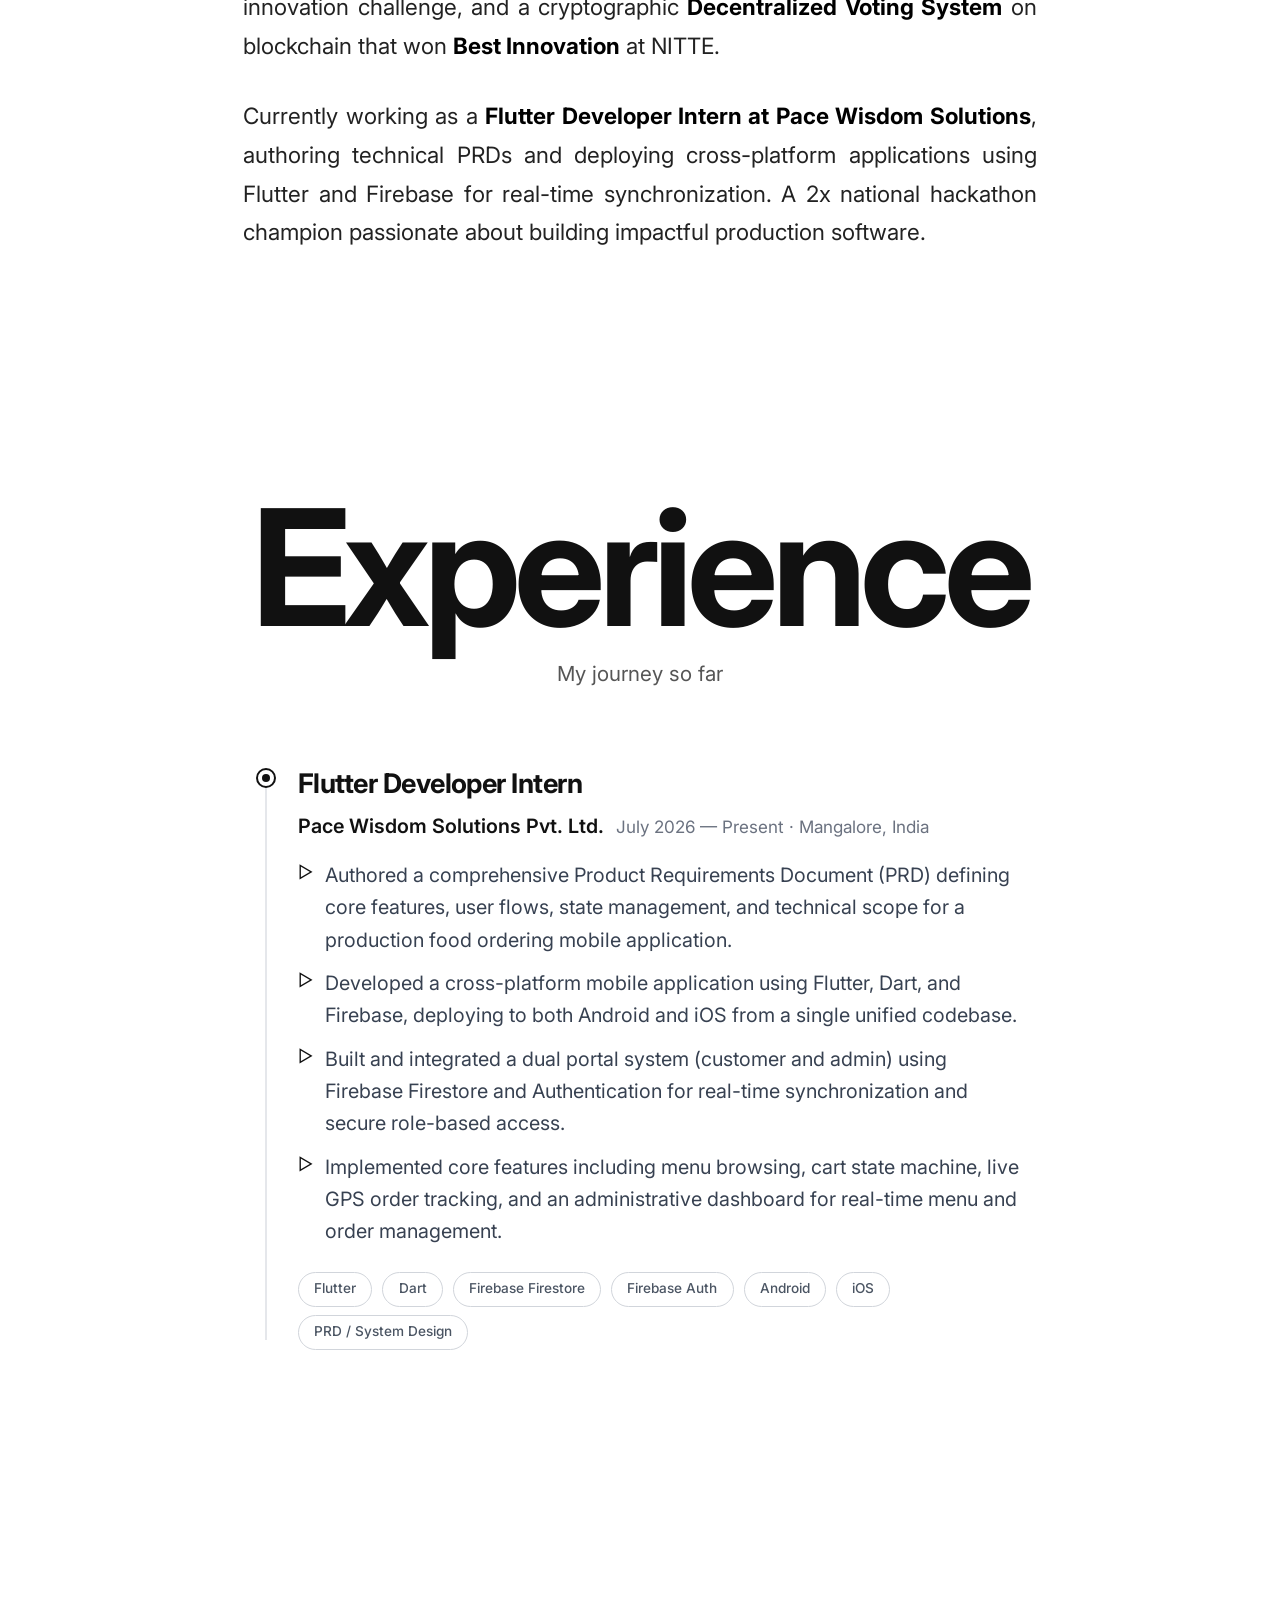
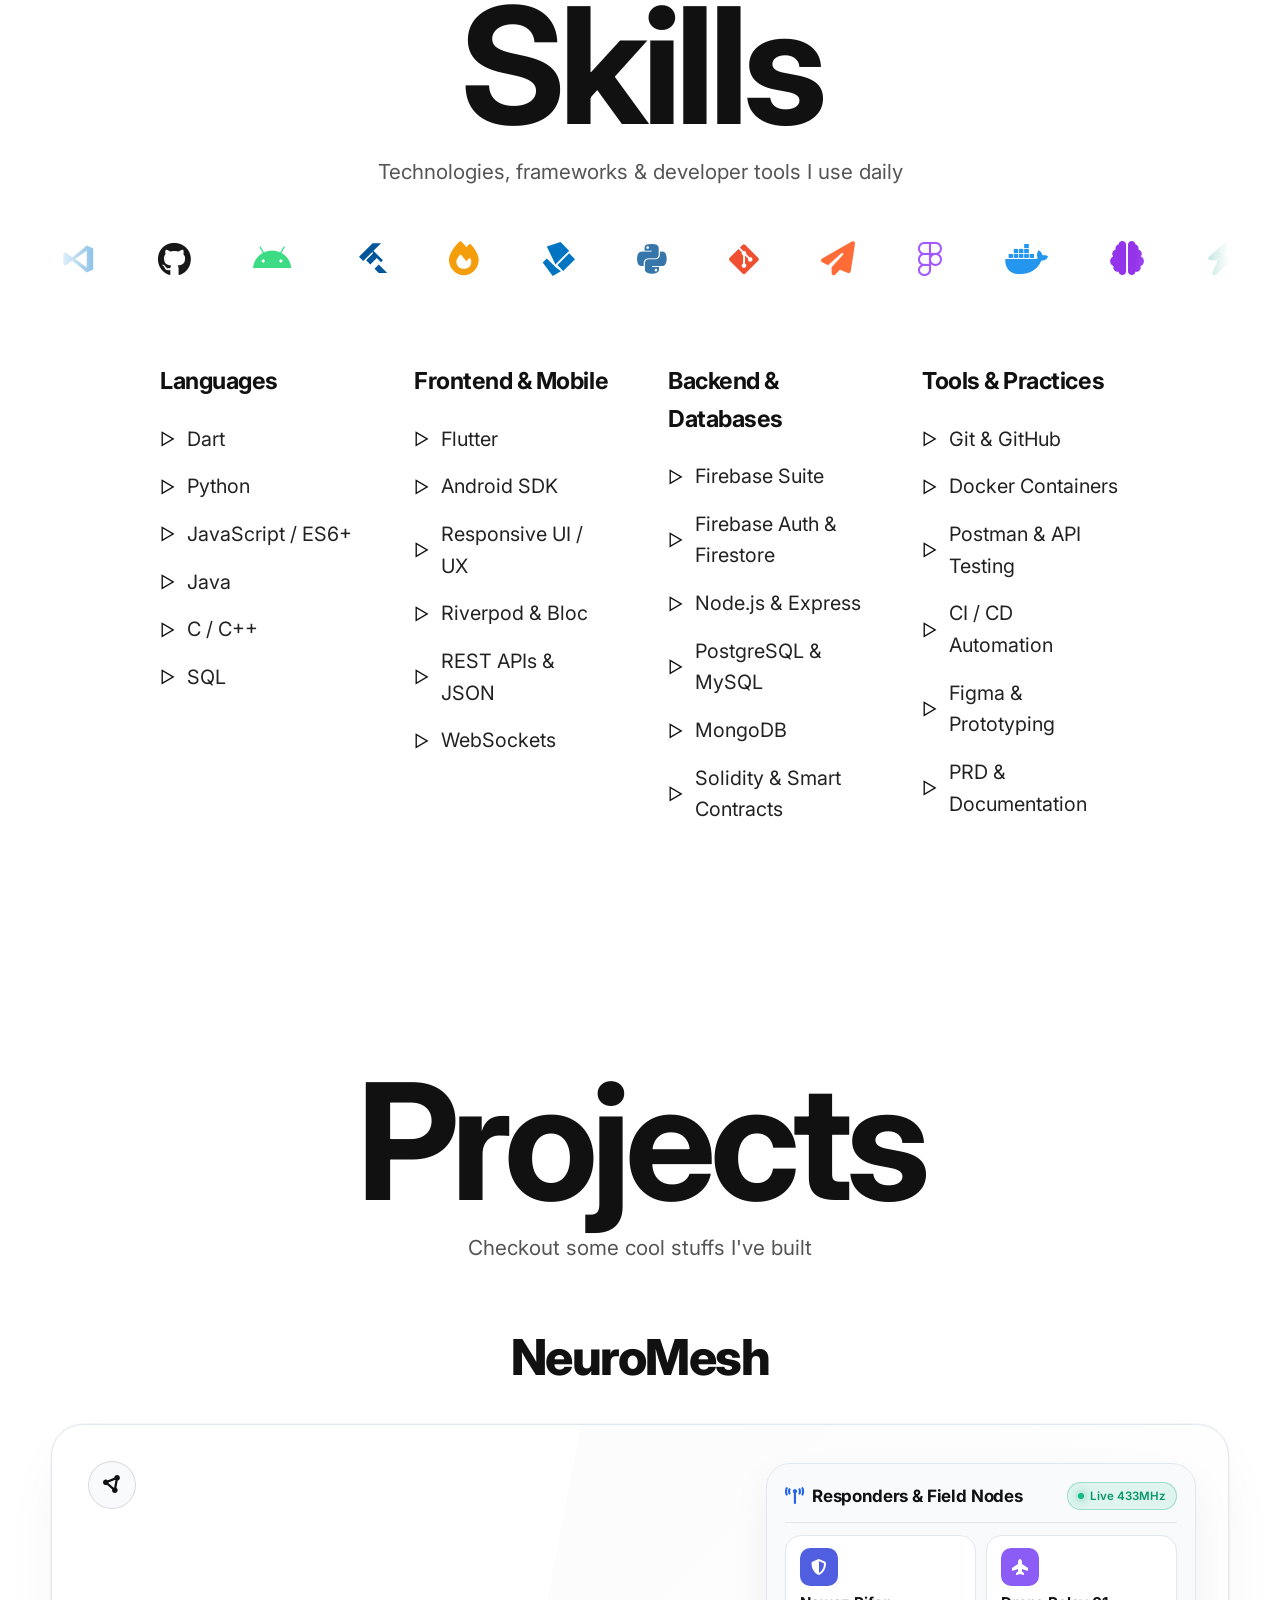
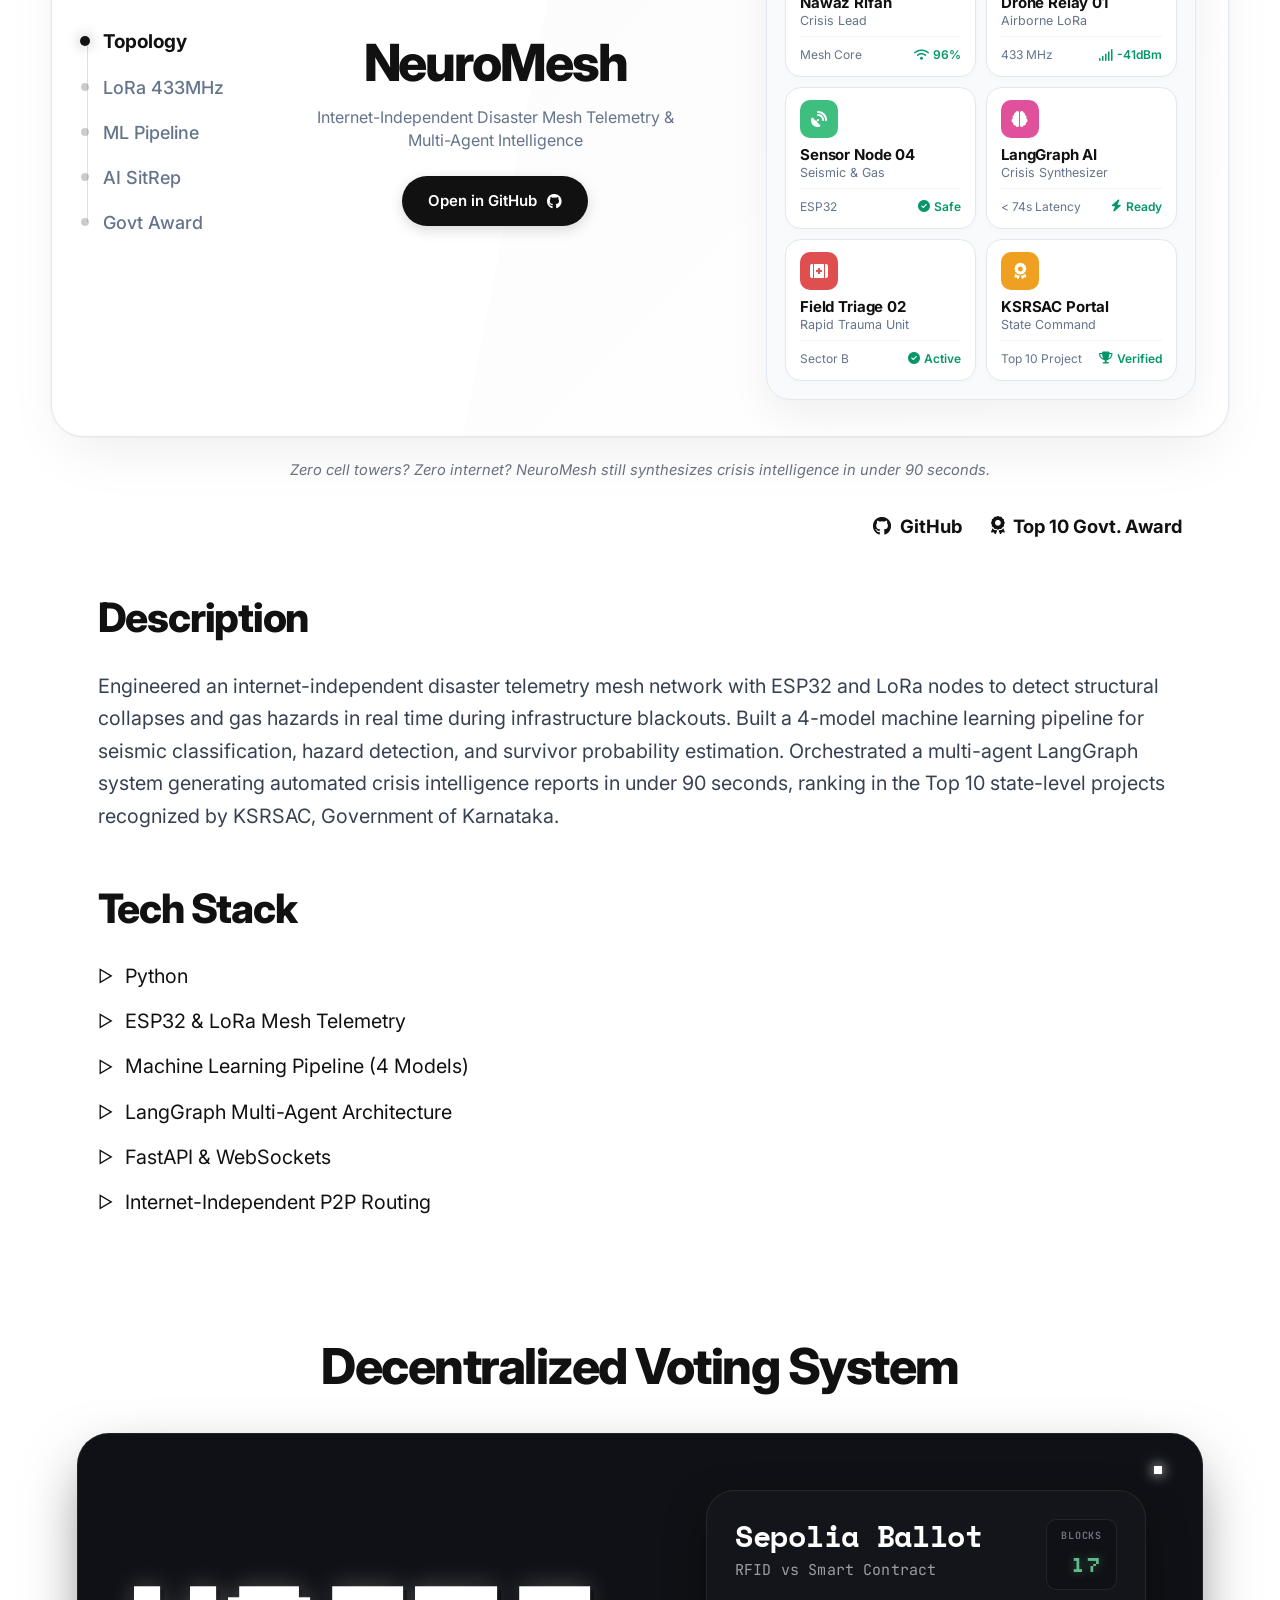
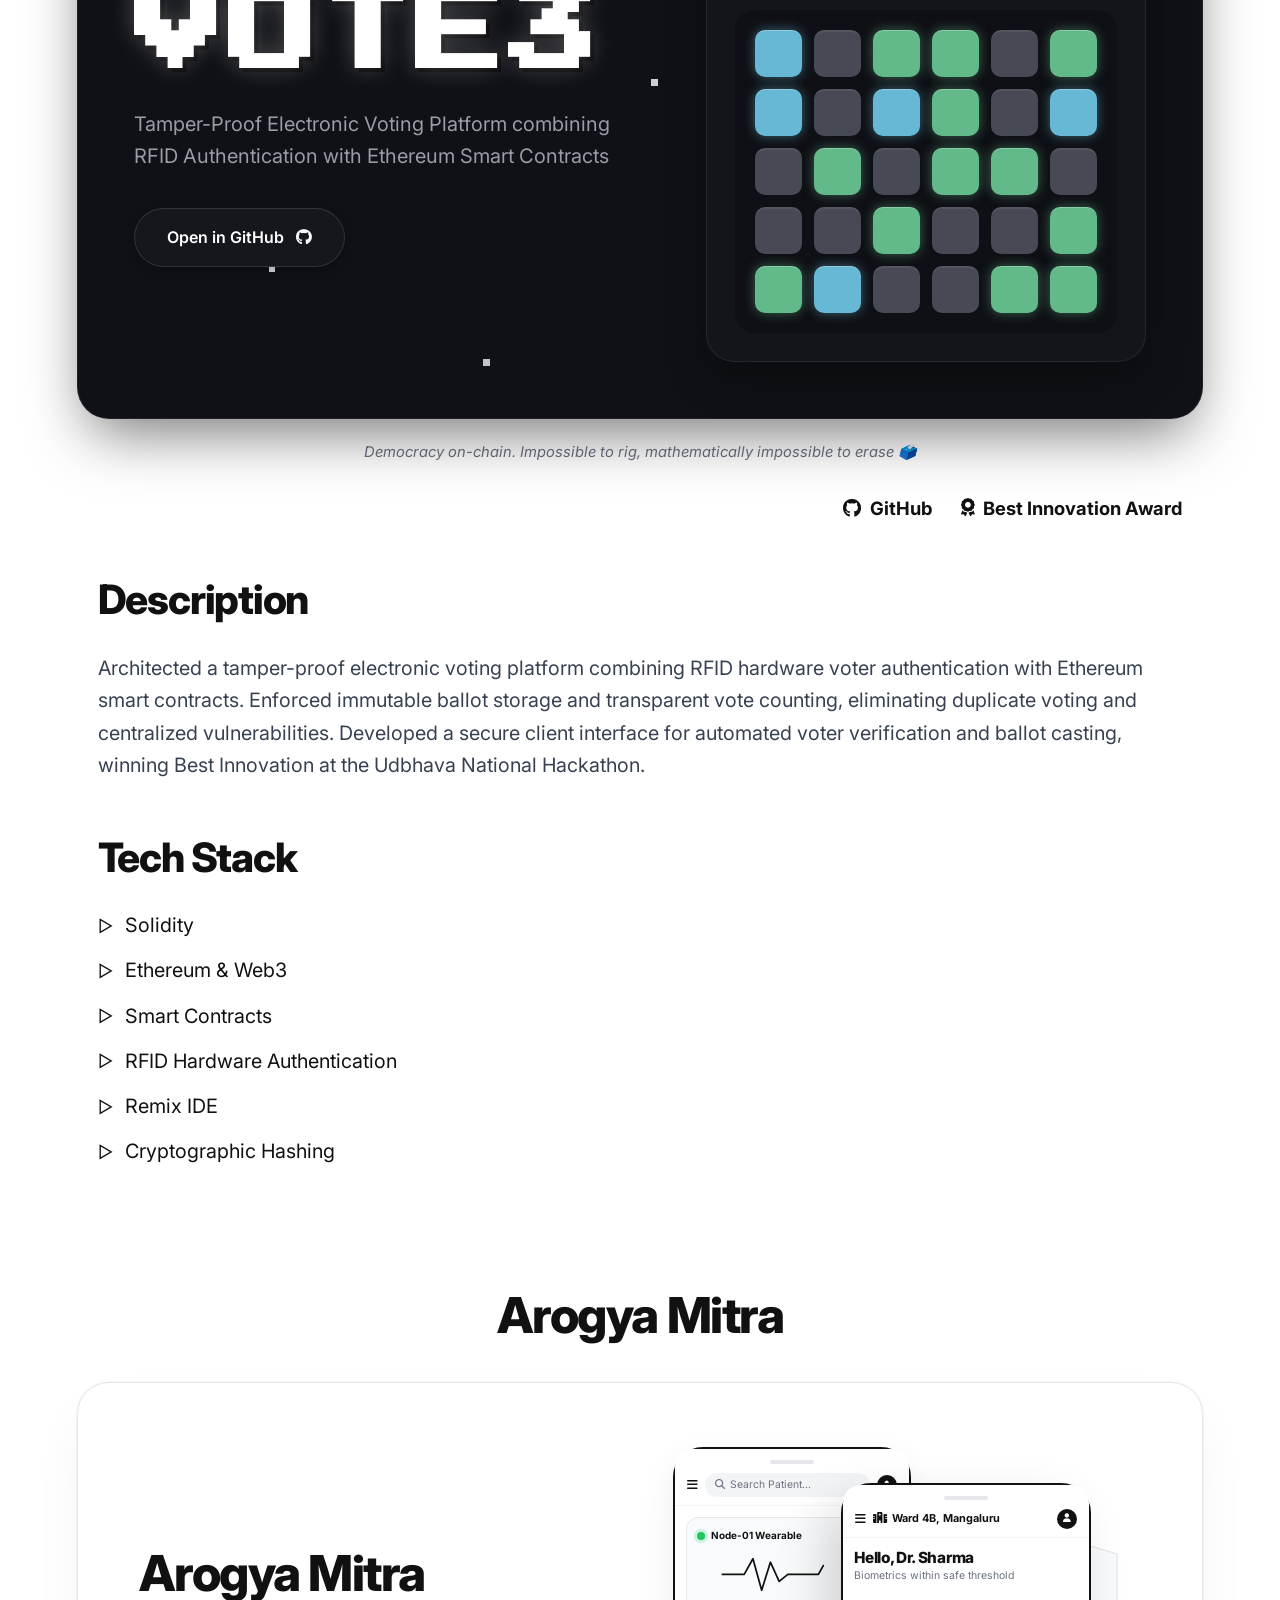
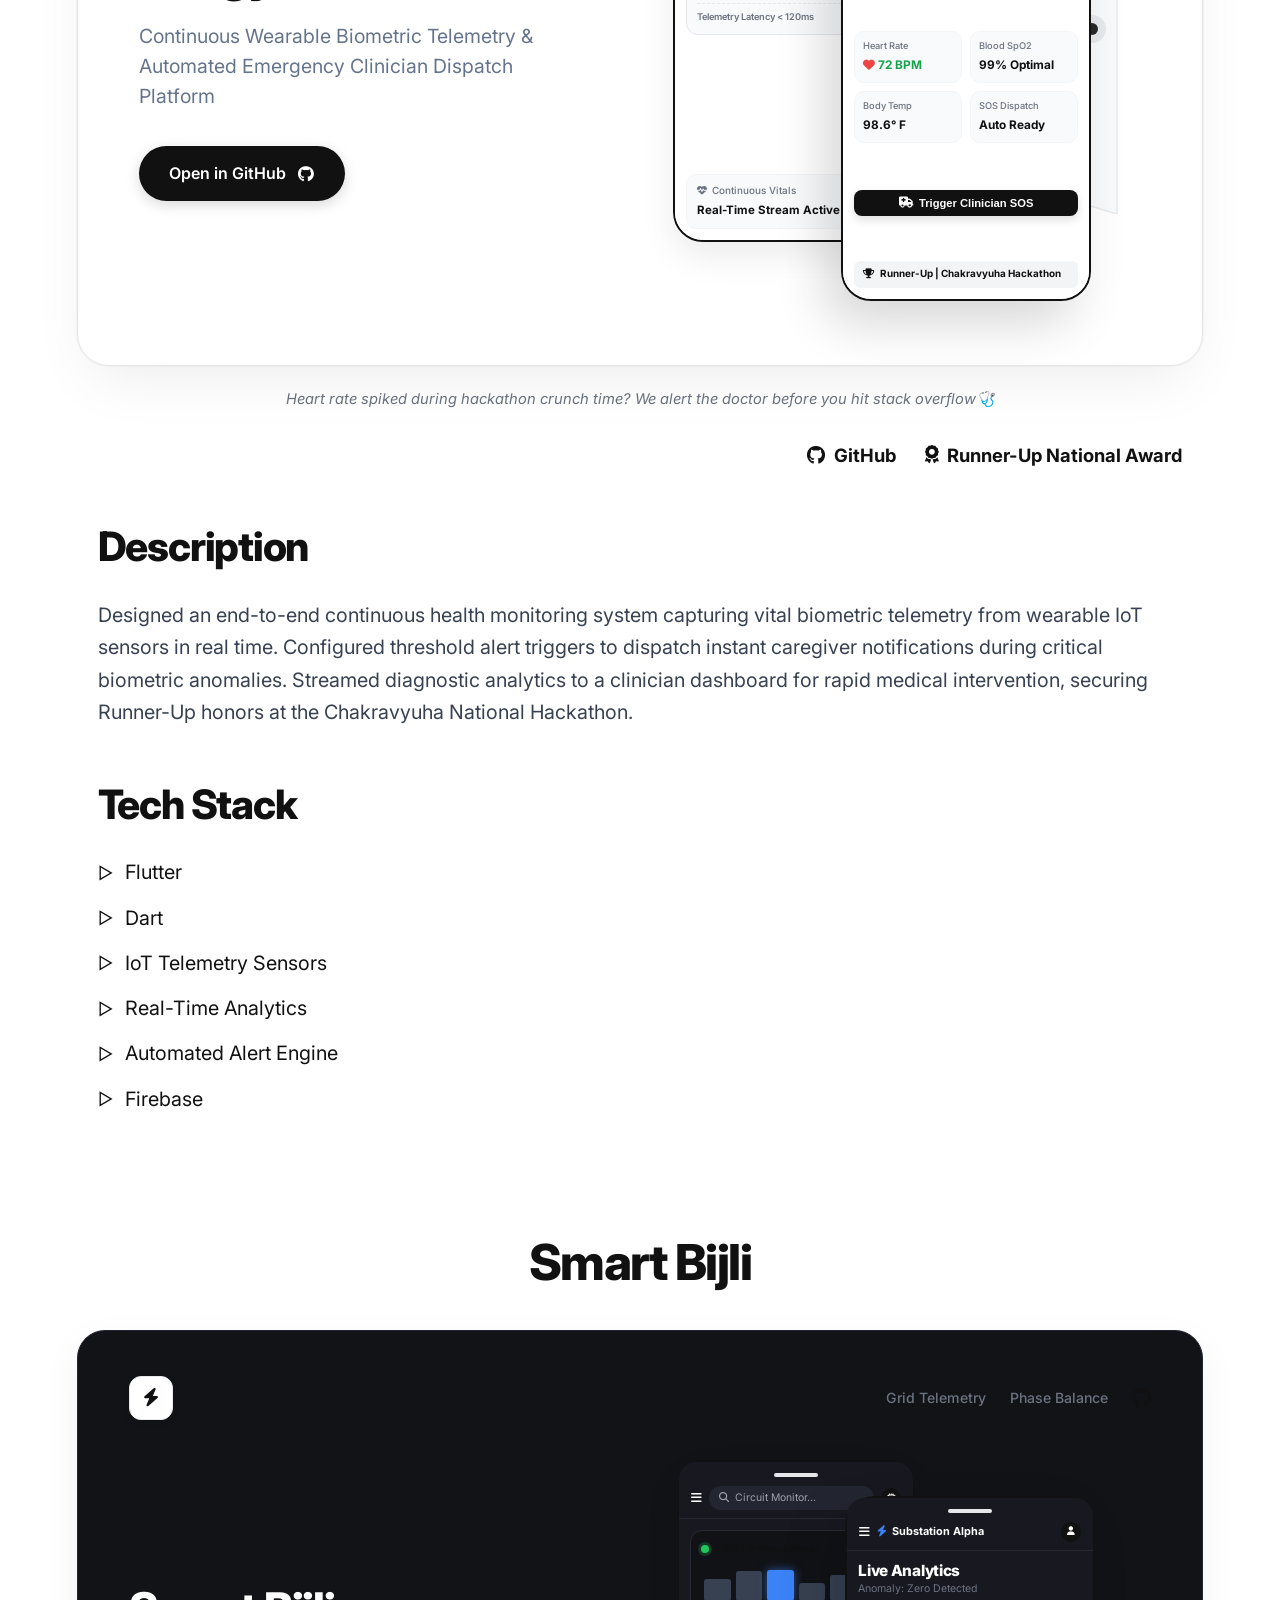
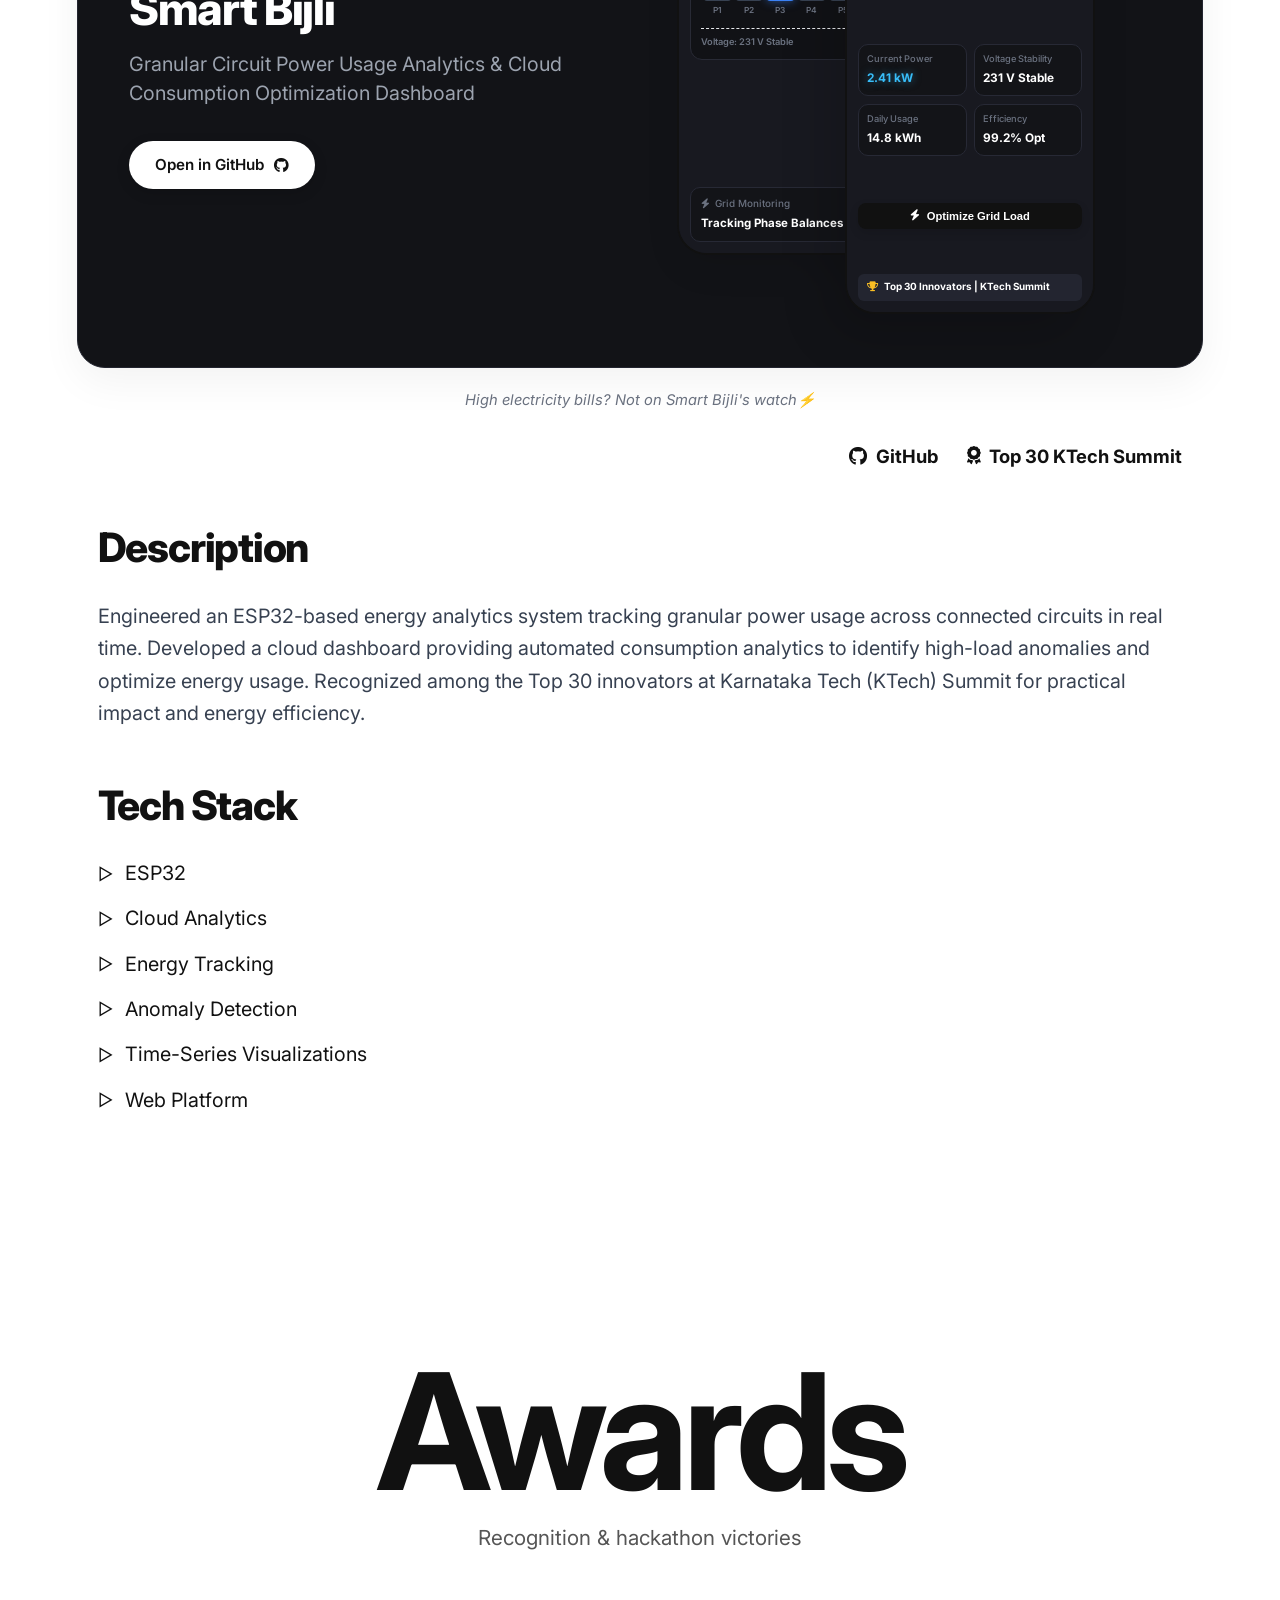
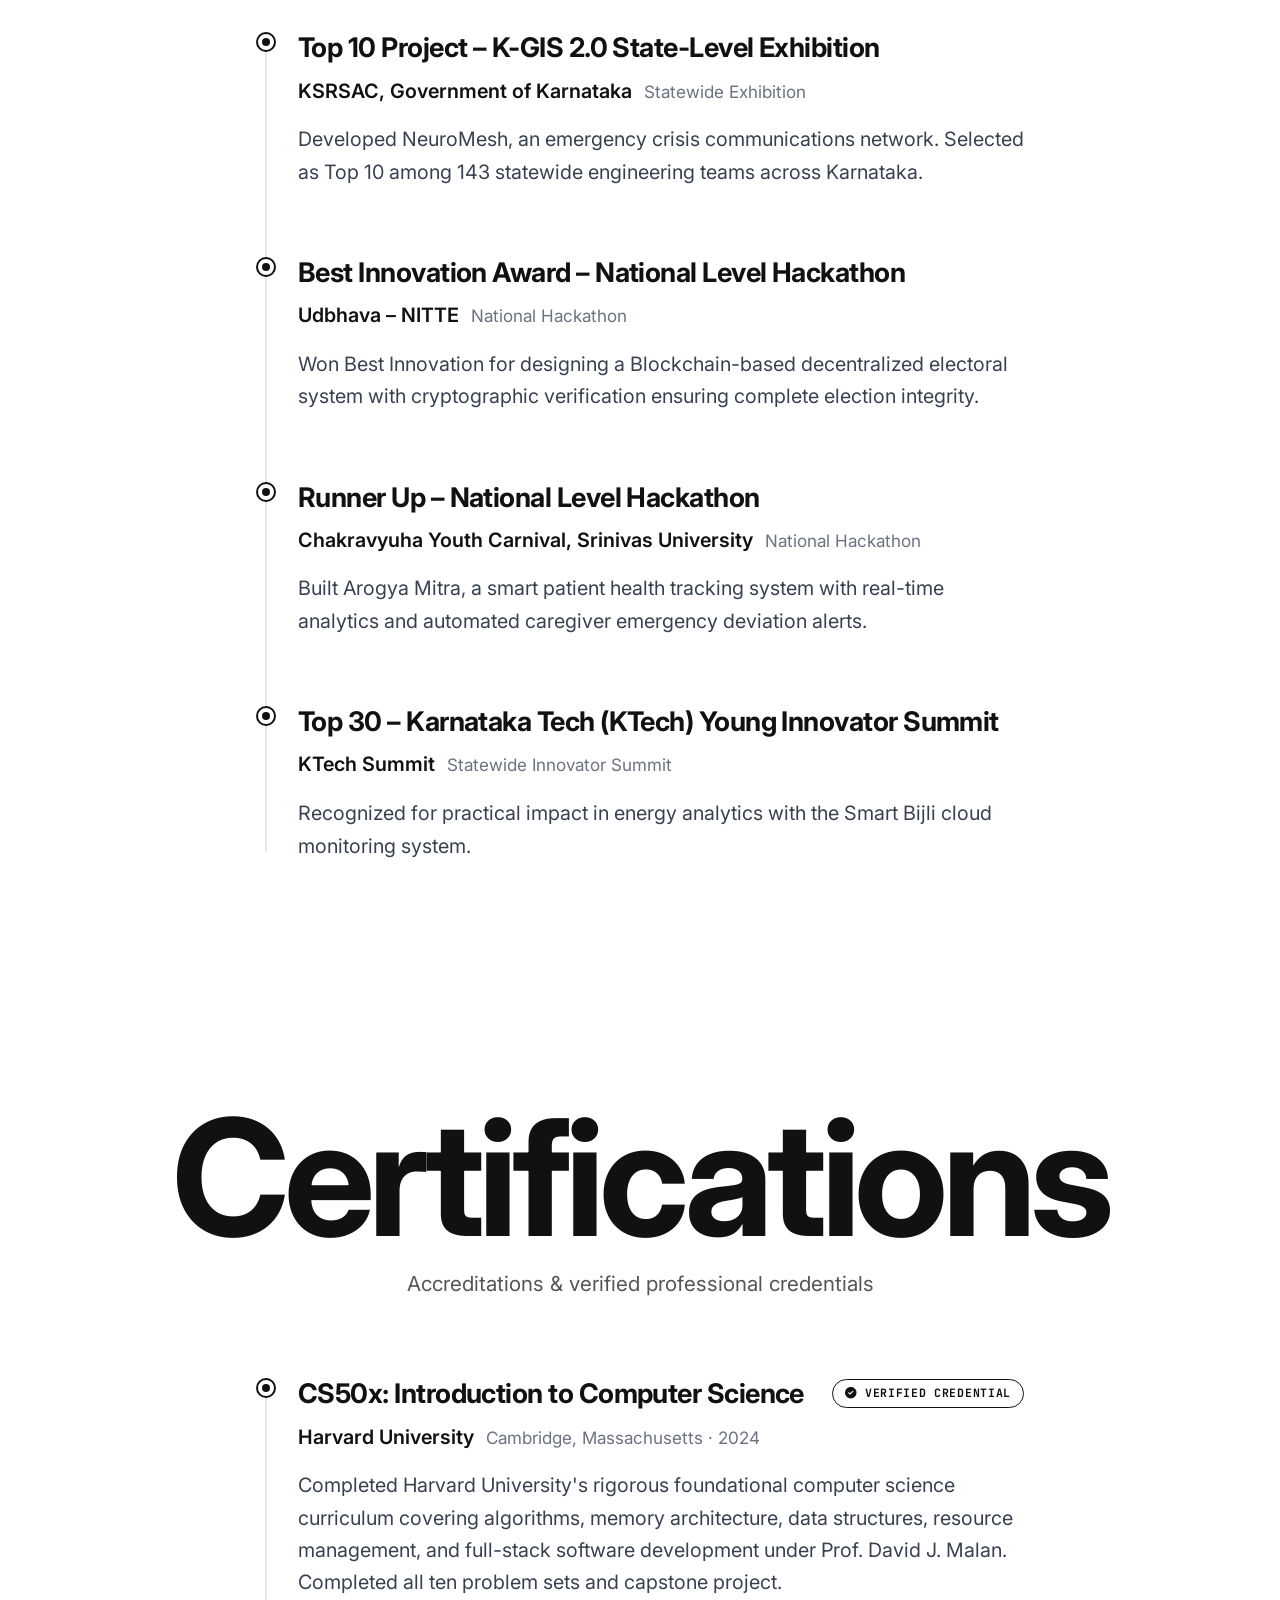
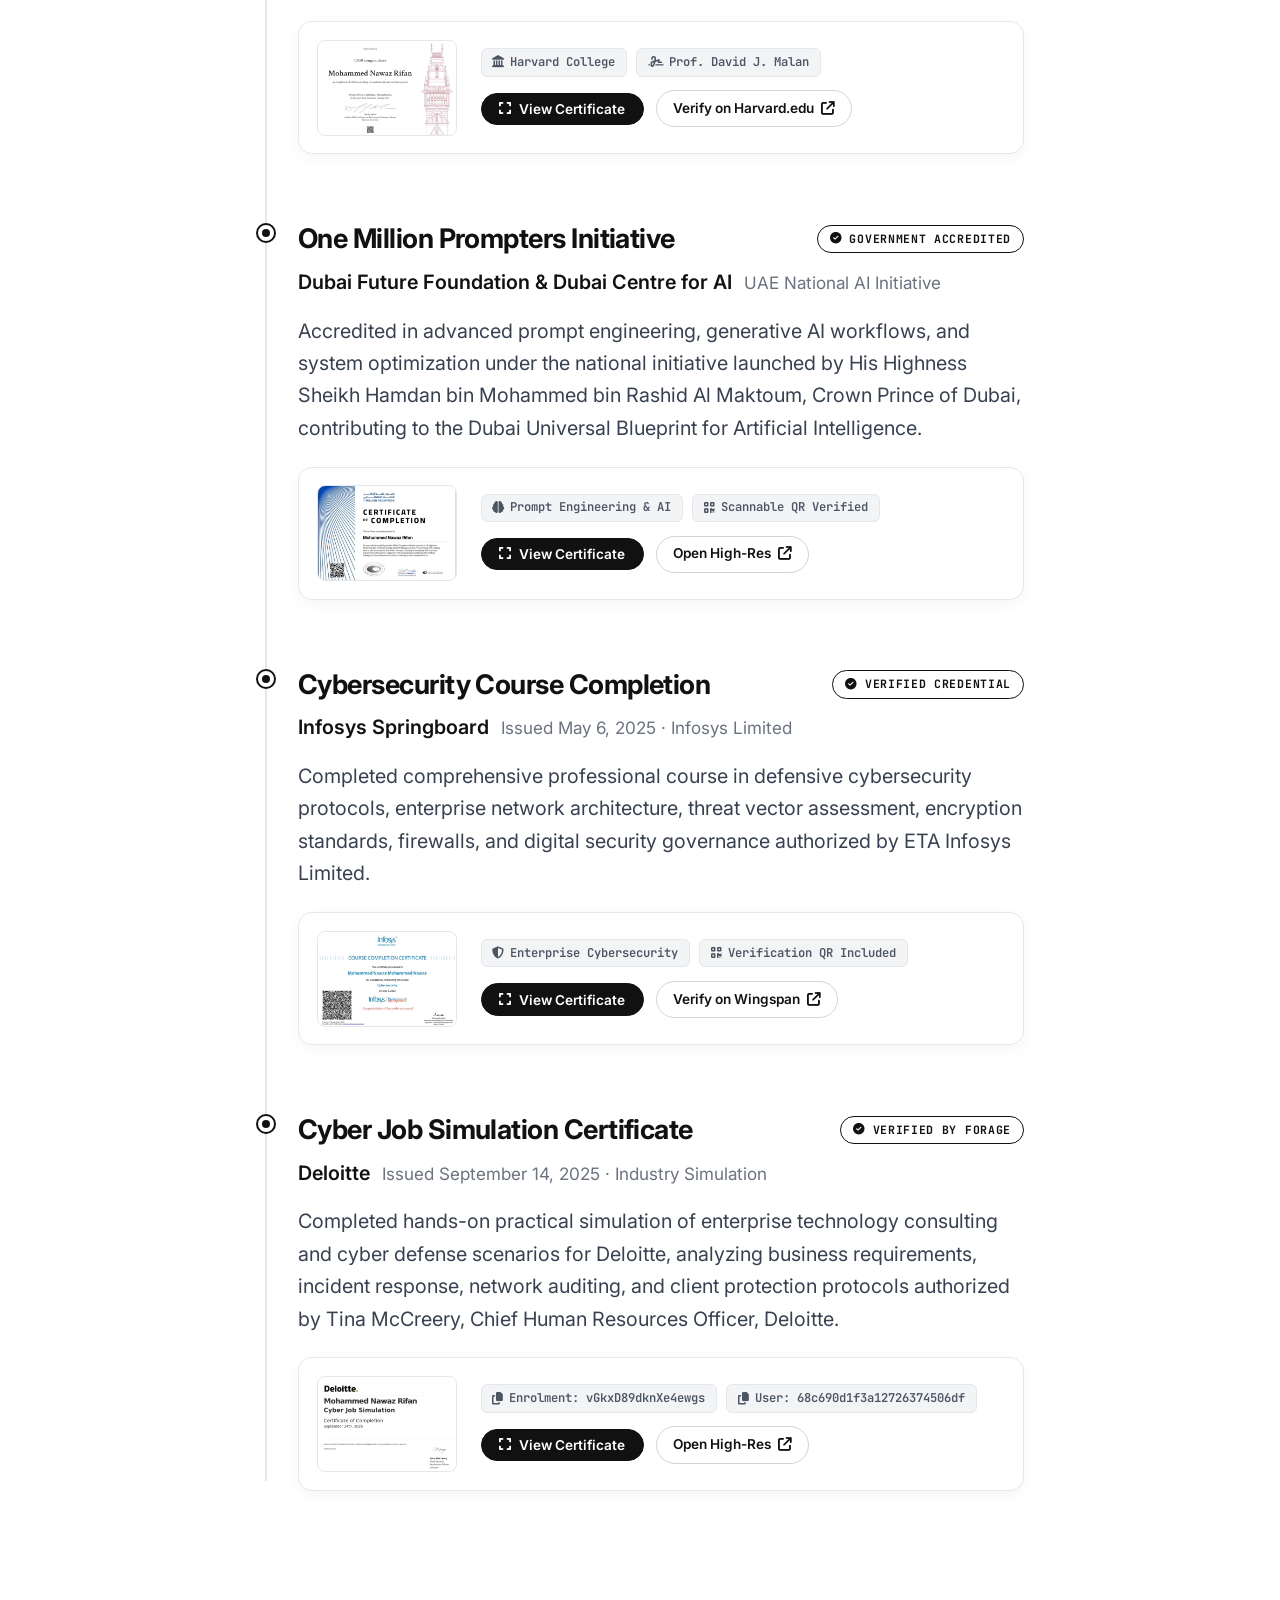
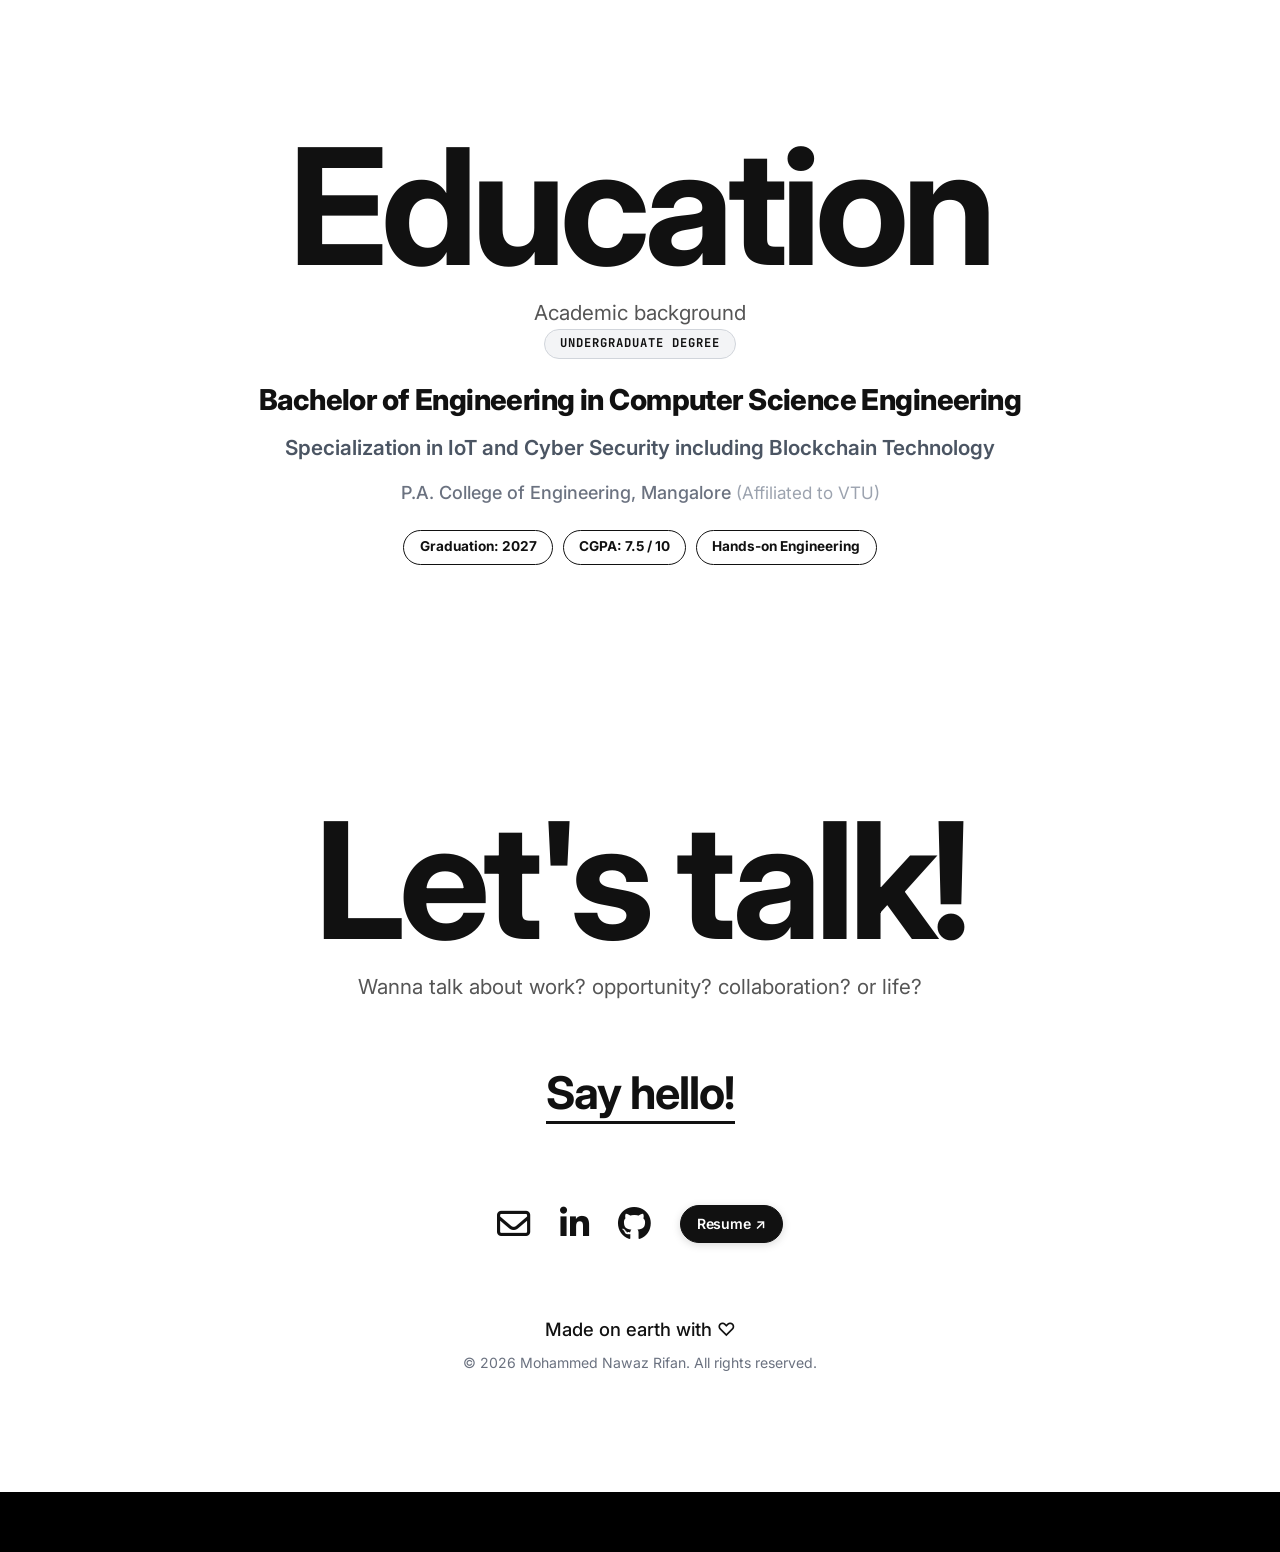
==== commit f459d0c6: "Add files via upload" ====
--- a/index.html
+++ b/index.html
@@ -28,7 +28,7 @@
     integrity="sha512-DTOQO9RWCH3ppGqcWaEA1BIZOC6xxalwEsw9c2QQeAIftl+Vegovlnee1c9QX4TctnWMn13TZye+giMm8e2LwA=="
     crossorigin="anonymous" referrerpolicy="no-referrer" />
 
-  <link rel="stylesheet" href="style.css?v=27">
+  <link rel="stylesheet" href="style.css?v=29">
 </head>
 
 <body>
@@ -1551,7 +1551,7 @@
     </div>
   </div>
 
-  <script src="script.js?v=27"></script>
+  <script src="script.js?v=29"></script>
 </body>
 
 </html>
--- a/style.css
+++ b/style.css
@@ -3281,11 +3281,12 @@
   }
 
   .site-header-brand {
-    font-size: clamp(0.92rem, 3.8vw, 1.08rem) !important;
+    font-size: clamp(0.88rem, 3.6vw, 1.05rem) !important;
     white-space: nowrap !important;
-    overflow: hidden !important;
-    text-overflow: ellipsis !important;
-    max-width: 65% !important;
+    overflow: visible !important;
+    text-overflow: clip !important;
+    max-width: none !important;
+    flex-shrink: 0 !important;
   }
 
   .btn-header-resume {
@@ -3319,6 +3320,9 @@
   .section-center {
     width: 100% !important;
     max-width: 100% !important;
+    display: flex !important;
+    flex-direction: column !important;
+    align-items: stretch !important;
     padding: 0 !important;
     box-sizing: border-box !important;
   }
@@ -3586,61 +3590,150 @@
   .timeline-container {
     width: 100% !important;
     max-width: 100% !important;
-    margin: 3vh auto 0 !important;
-    padding-left: 1.35rem !important;
-    padding-right: 1.25rem !important;
+    margin: 2.2rem 0 0 0 !important;
+    padding: 0 !important;
     box-sizing: border-box !important;
+    align-self: stretch !important;
+    position: relative !important;
   }
 
   .timeline-container::before {
-    left: 1.35rem !important;
+    content: "" !important;
+    position: absolute !important;
+    top: 8px !important;
+    bottom: 8px !important;
+    left: 10px !important;
+    width: 2px !important;
+    background: #e5e7eb !important;
+    z-index: 1 !important;
+  }
+
+  .timeline-entry {
+    position: relative !important;
+    width: 100% !important;
+    max-width: 100% !important;
+    padding-left: 36px !important;
+    padding-right: 0 !important;
+    padding-bottom: 2.4rem !important;
+    box-sizing: border-box !important;
+    text-align: left !important;
+  }
+
+  .timeline-entry:last-child {
+    padding-bottom: 0 !important;
   }
 
   .timeline-circle-marker {
-    left: calc(1.35rem - 9px) !important;
-    top: 5px !important;
+    position: absolute !important;
+    left: 0px !important;
+    top: 3px !important;
     width: 20px !important;
     height: 20px !important;
-  }
-
-  .timeline-entry {
-    padding-left: 26px !important;
-    padding-right: 0 !important;
-    padding-bottom: 2.8rem !important;
+    border-radius: 50% !important;
+    background: #ffffff !important;
+    border: 2.5px solid #111111 !important;
     box-sizing: border-box !important;
-    overflow-wrap: break-word !important;
-    word-break: break-word !important;
+    z-index: 2 !important;
+    display: flex !important;
+    align-items: center !important;
+    justify-content: center !important;
+    flex-shrink: 0 !important;
+  }
+
+  .timeline-circle-marker::after {
+    content: "" !important;
+    width: 8px !important;
+    height: 8px !important;
+    border-radius: 50% !important;
+    background: #111111 !important;
+    display: block !important;
+  }
+
+  .timeline-content {
+    width: 100% !important;
+    max-width: 100% !important;
+    min-width: 0 !important;
+    box-sizing: border-box !important;
   }
 
   .timeline-role {
-    font-size: clamp(1.1rem, 4.6vw, 1.4rem) !important;
+    font-size: clamp(1.08rem, 4.4vw, 1.35rem) !important;
+    font-weight: 700 !important;
     line-height: 1.35 !important;
     letter-spacing: -0.015em !important;
+    color: #111111 !important;
+    margin: 0 !important;
+    word-break: normal !important;
     overflow-wrap: break-word !important;
-    word-break: break-word !important;
   }
 
   .timeline-company-row {
     display: flex !important;
     flex-wrap: wrap !important;
-    gap: 4px 8px !important;
+    align-items: baseline !important;
+    gap: 3px 8px !important;
     margin: 4px 0 10px !important;
+    width: 100% !important;
   }
 
   .company-bold {
-    font-size: clamp(0.92rem, 3.8vw, 1.1rem) !important;
+    font-size: clamp(0.92rem, 3.6vw, 1.05rem) !important;
+    font-weight: 600 !important;
+    color: #111111 !important;
+    word-break: normal !important;
+    overflow-wrap: break-word !important;
   }
 
   .timeline-date-loc {
-    font-size: clamp(0.82rem, 3.2vw, 0.95rem) !important;
-  }
-
-  .award-text,
-  .timeline-bullets {
+    font-size: clamp(0.82rem, 3.2vw, 0.92rem) !important;
+    color: #6b7280 !important;
+    word-break: normal !important;
+    overflow-wrap: break-word !important;
+  }
+
+  .award-text {
     font-size: 0.92rem !important;
     line-height: 1.55 !important;
+    color: #374151 !important;
+    margin-top: 6px !important;
+    word-break: normal !important;
     overflow-wrap: break-word !important;
-    word-break: break-word !important;
+  }
+
+  .timeline-bullets {
+    list-style: none !important;
+    padding: 0 !important;
+    margin: 8px 0 0 0 !important;
+    display: flex !important;
+    flex-direction: column !important;
+    gap: 0.75rem !important;
+    width: 100% !important;
+  }
+
+  .bullet-item {
+    display: flex !important;
+    align-items: flex-start !important;
+    gap: 8px !important;
+    width: 100% !important;
+    min-width: 0 !important;
+  }
+
+  .bullet-arrow {
+    color: #111111 !important;
+    font-size: 0.95rem !important;
+    line-height: 1.5 !important;
+    flex-shrink: 0 !important;
+    margin-top: 1px !important;
+  }
+
+  .bullet-text {
+    font-size: 0.92rem !important;
+    line-height: 1.55 !important;
+    color: #374151 !important;
+    flex: 1 1 auto !important;
+    min-width: 0 !important;
+    word-break: normal !important;
+    overflow-wrap: break-word !important;
   }
 
   .showcase-card-body {
@@ -3713,27 +3806,26 @@
   /* Fixed Floating Bottom Navigation Bar */
   .floating-nav-dock {
     position: fixed !important;
-    bottom: calc(0.85rem + env(safe-area-inset-bottom, 0px)) !important;
+    bottom: calc(12px + env(safe-area-inset-bottom, 0px)) !important;
     left: 50% !important;
     transform: translateX(-50%) !important;
     opacity: 1 !important;
     pointer-events: auto !important;
     z-index: 1000 !important;
     width: auto !important;
-    max-width: calc(100vw - 24px) !important;
-    padding: 0.42rem 0.95rem !important;
+    max-width: calc(100vw - 20px) !important;
+    padding: 5px 10px !important;
     display: flex !important;
     align-items: center !important;
     justify-content: center !important;
-    gap: 0.65rem !important;
+    gap: 0.4rem !important;
     border-radius: 9999px !important;
-    background: rgba(17, 17, 17, 0.94) !important;
+    background: rgba(17, 17, 17, 0.95) !important;
     backdrop-filter: blur(16px) !important;
     -webkit-backdrop-filter: blur(16px) !important;
     border: 1px solid rgba(255, 255, 255, 0.18) !important;
-    box-shadow: 0 10px 32px rgba(0, 0, 0, 0.45) !important;
+    box-shadow: 0 8px 30px rgba(0, 0, 0, 0.45) !important;
     box-sizing: border-box !important;
-    transition: bottom 0.25s ease, opacity 0.25s ease !important;
   }
 
   .dock-brand,
@@ -3746,20 +3838,29 @@
   }
 
   .dock-item[href="#projects"],
+  .dock-item[href="#awards"],
   .dock-item[href="#contact"] {
     display: inline-flex !important;
     align-items: center !important;
-    font-size: 0.85rem !important;
+    justify-content: center !important;
+    font-size: 0.82rem !important;
     font-weight: 500 !important;
     color: #e5e7eb !important;
-    padding: 6px 8px !important;
+    padding: 6px 9px !important;
     text-decoration: none !important;
     min-height: 34px !important;
+    border-radius: 9999px !important;
+    transition: color 0.15s ease, background 0.15s ease !important;
   }
 
   .dock-item[href="#projects"]:hover,
-  .dock-item[href="#contact"]:hover {
+  .dock-item[href="#awards"]:hover,
+  .dock-item[href="#contact"]:hover,
+  .dock-item[href="#projects"]:active,
+  .dock-item[href="#awards"]:active,
+  .dock-item[href="#contact"]:active {
     color: #ffffff !important;
+    background: rgba(255, 255, 255, 0.12) !important;
   }
 
   .dock-resume-btn,
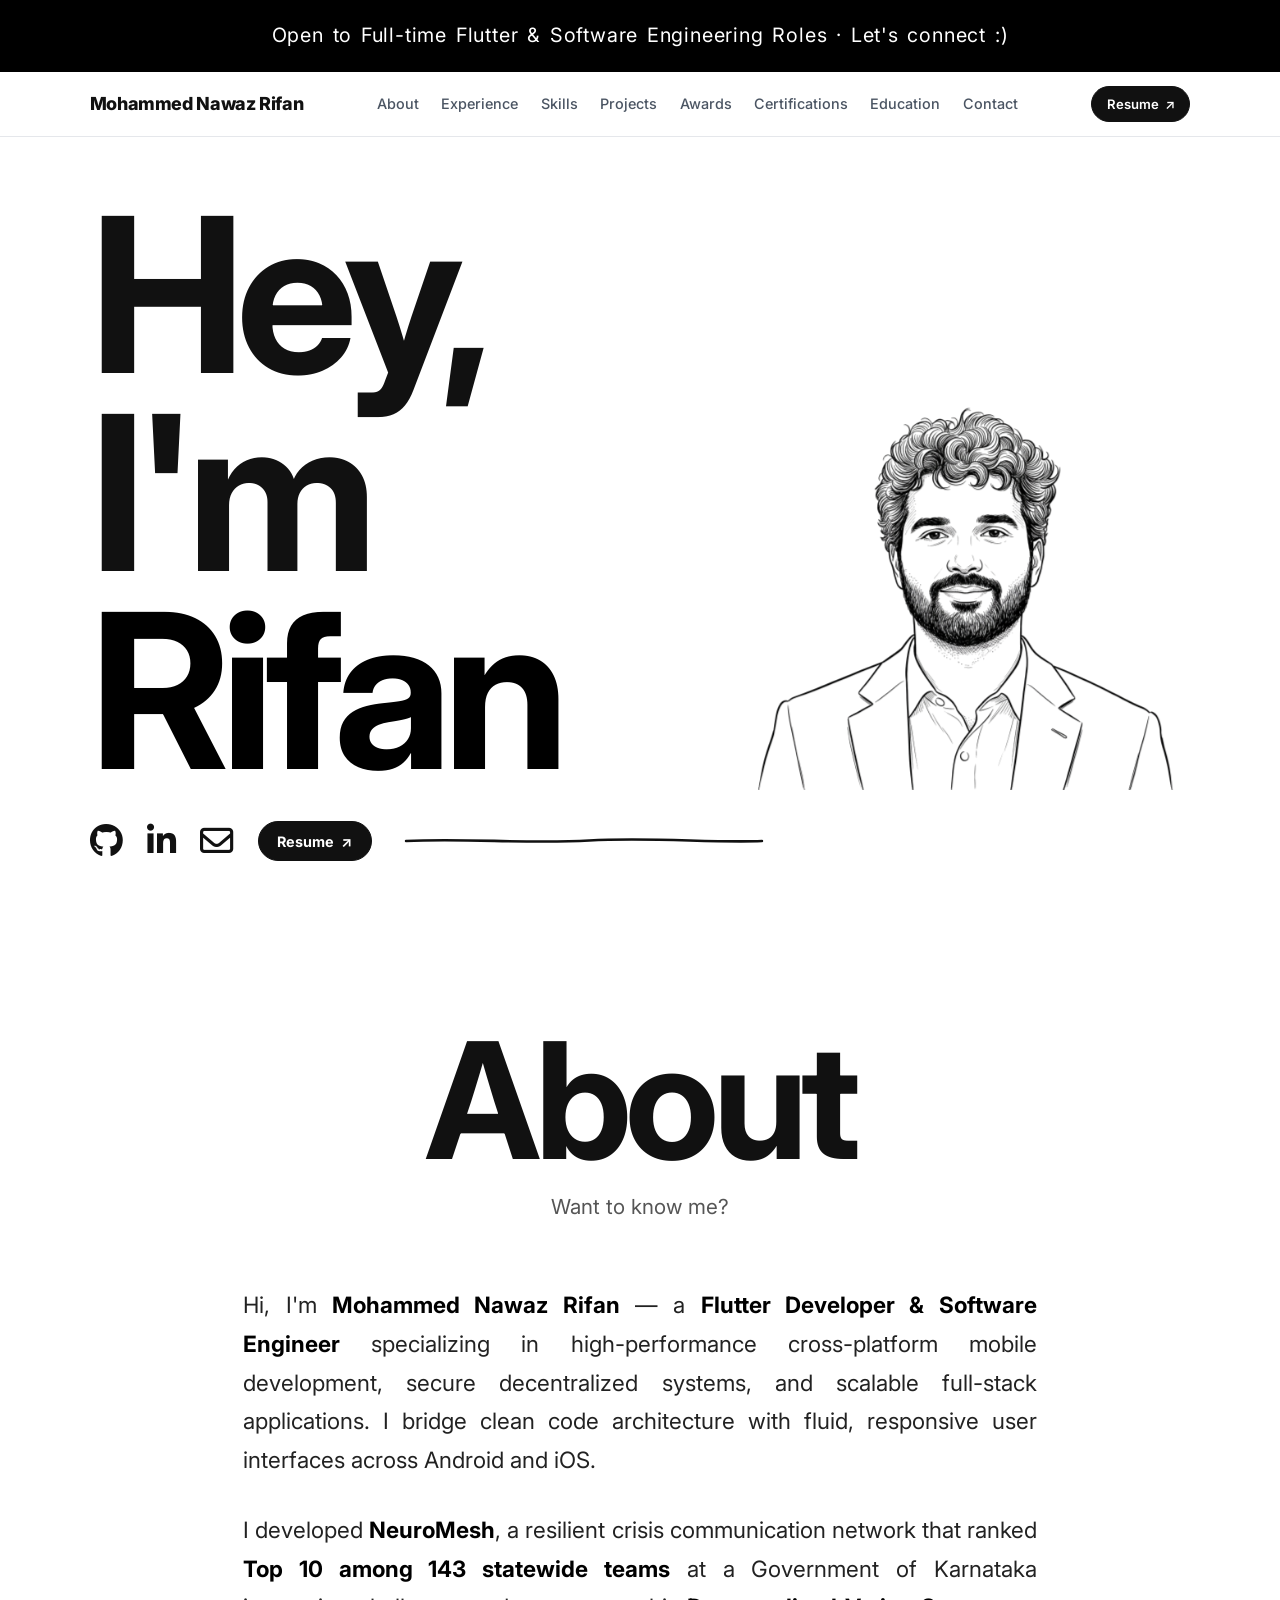
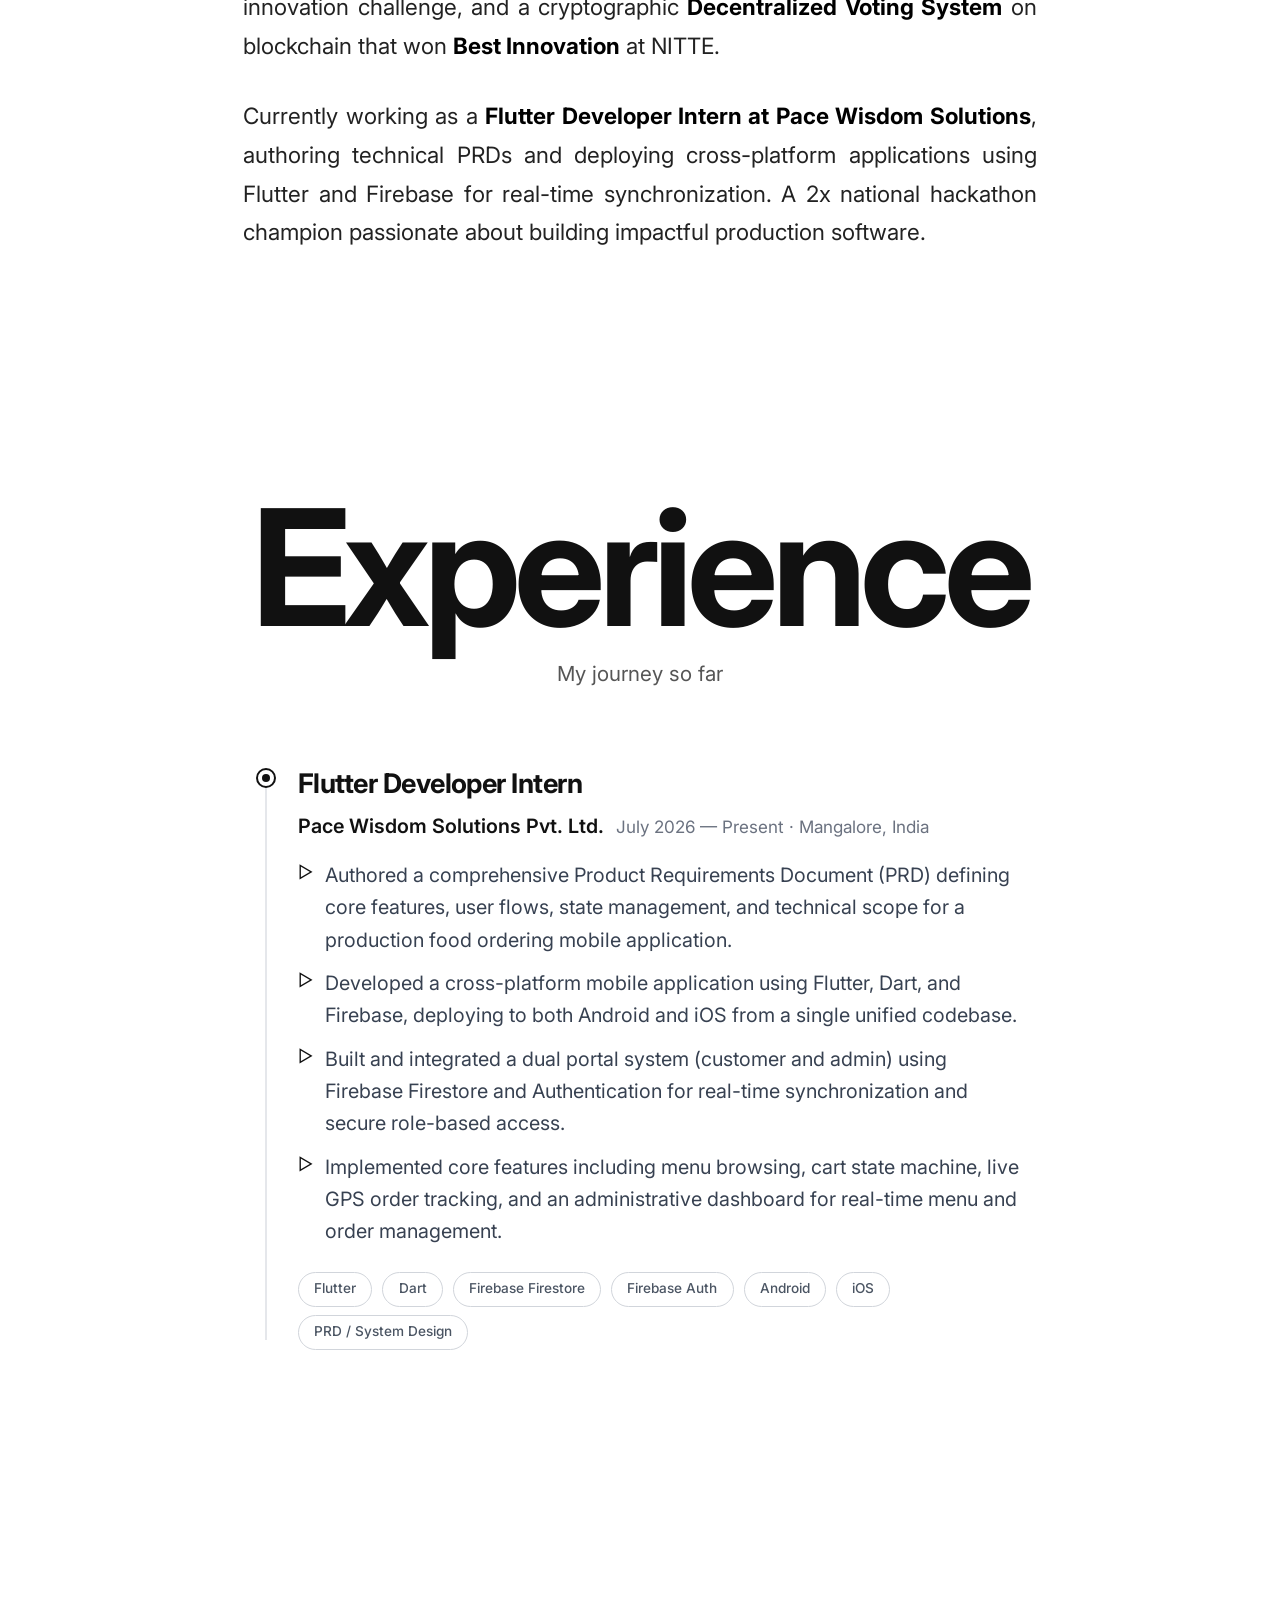
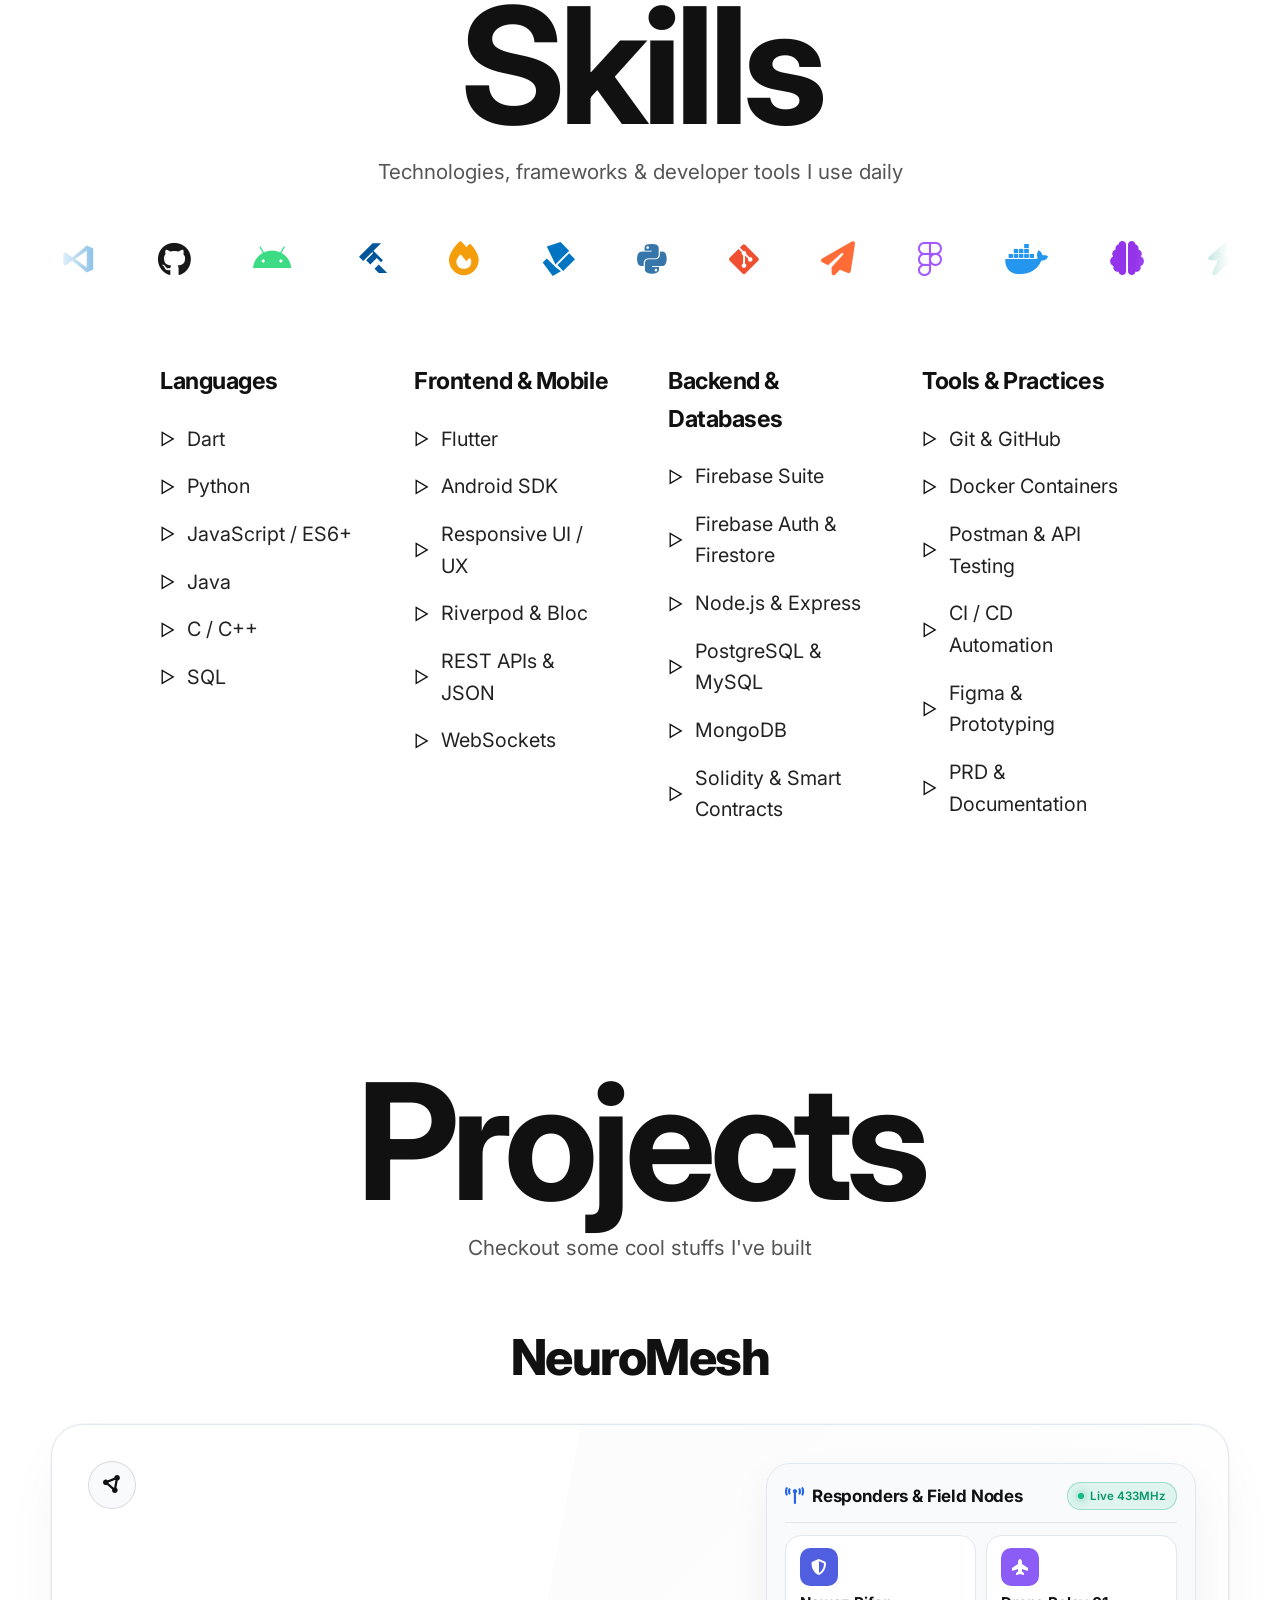
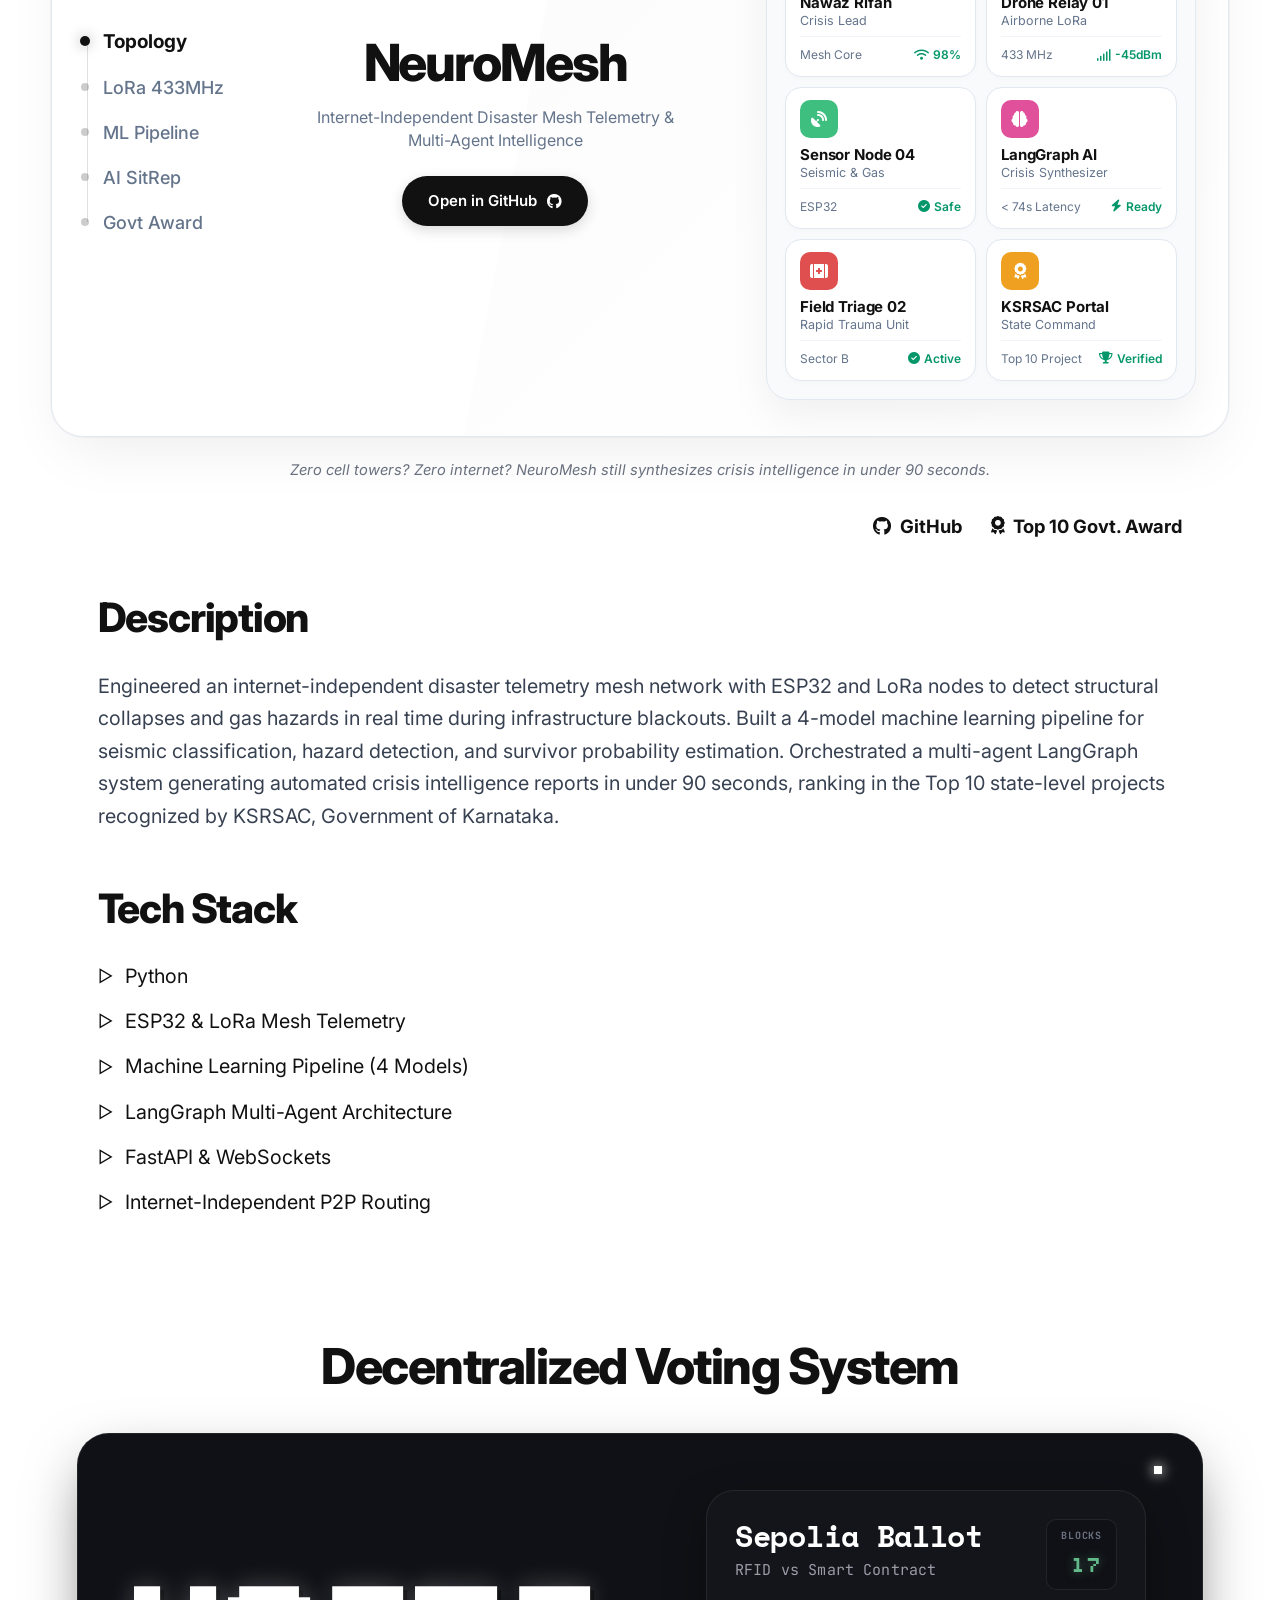
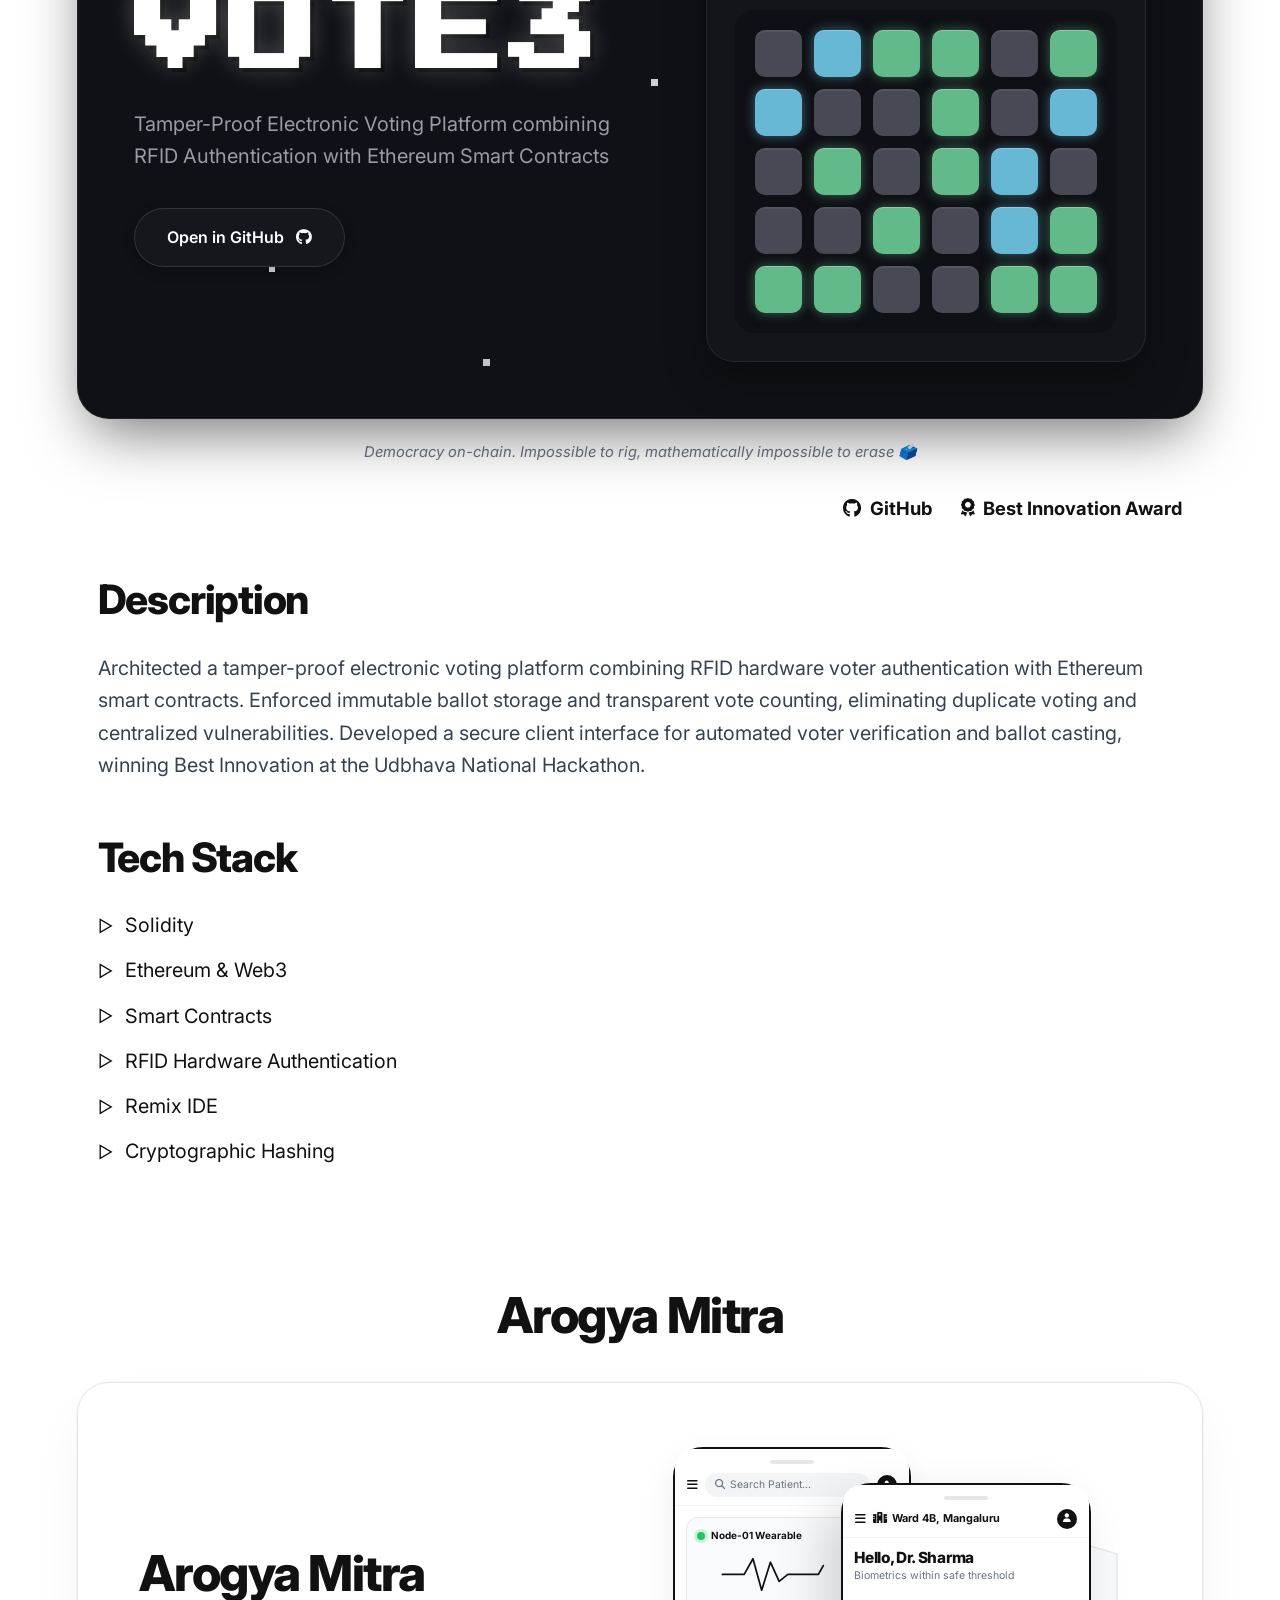
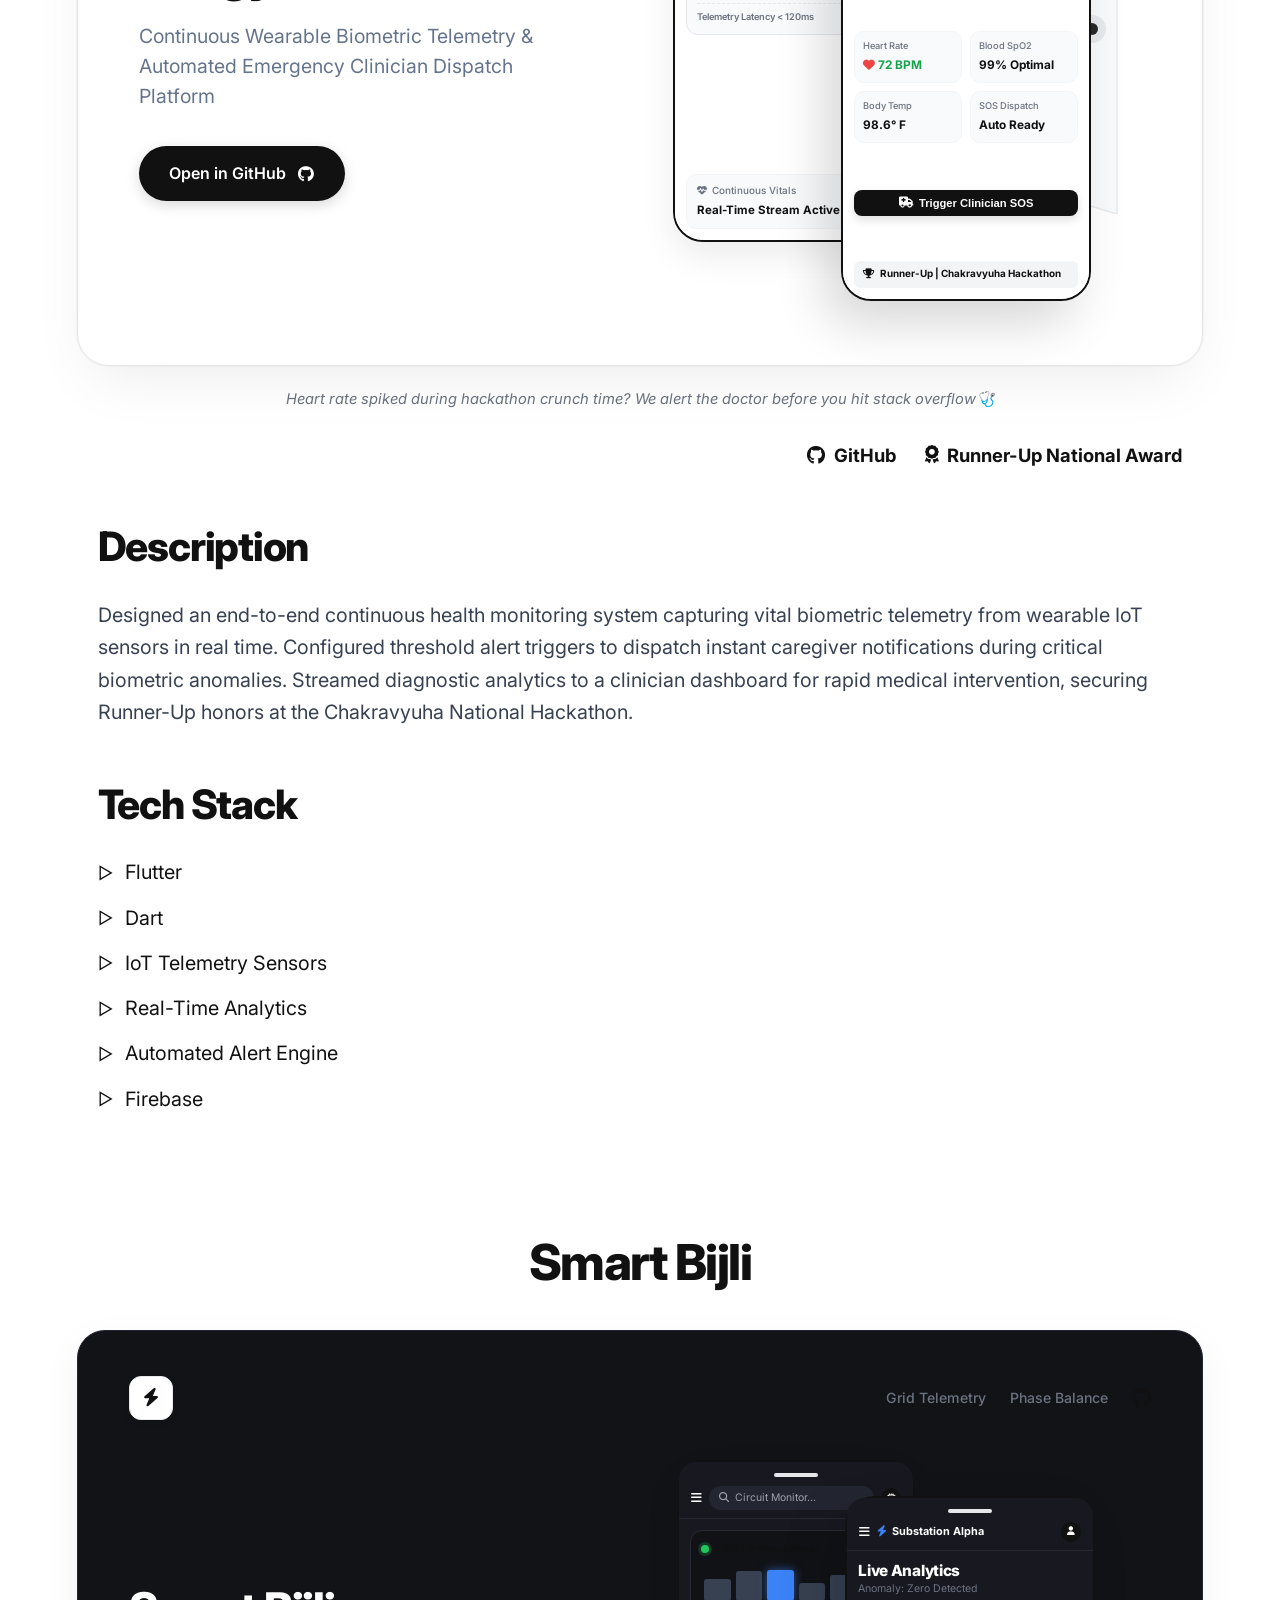
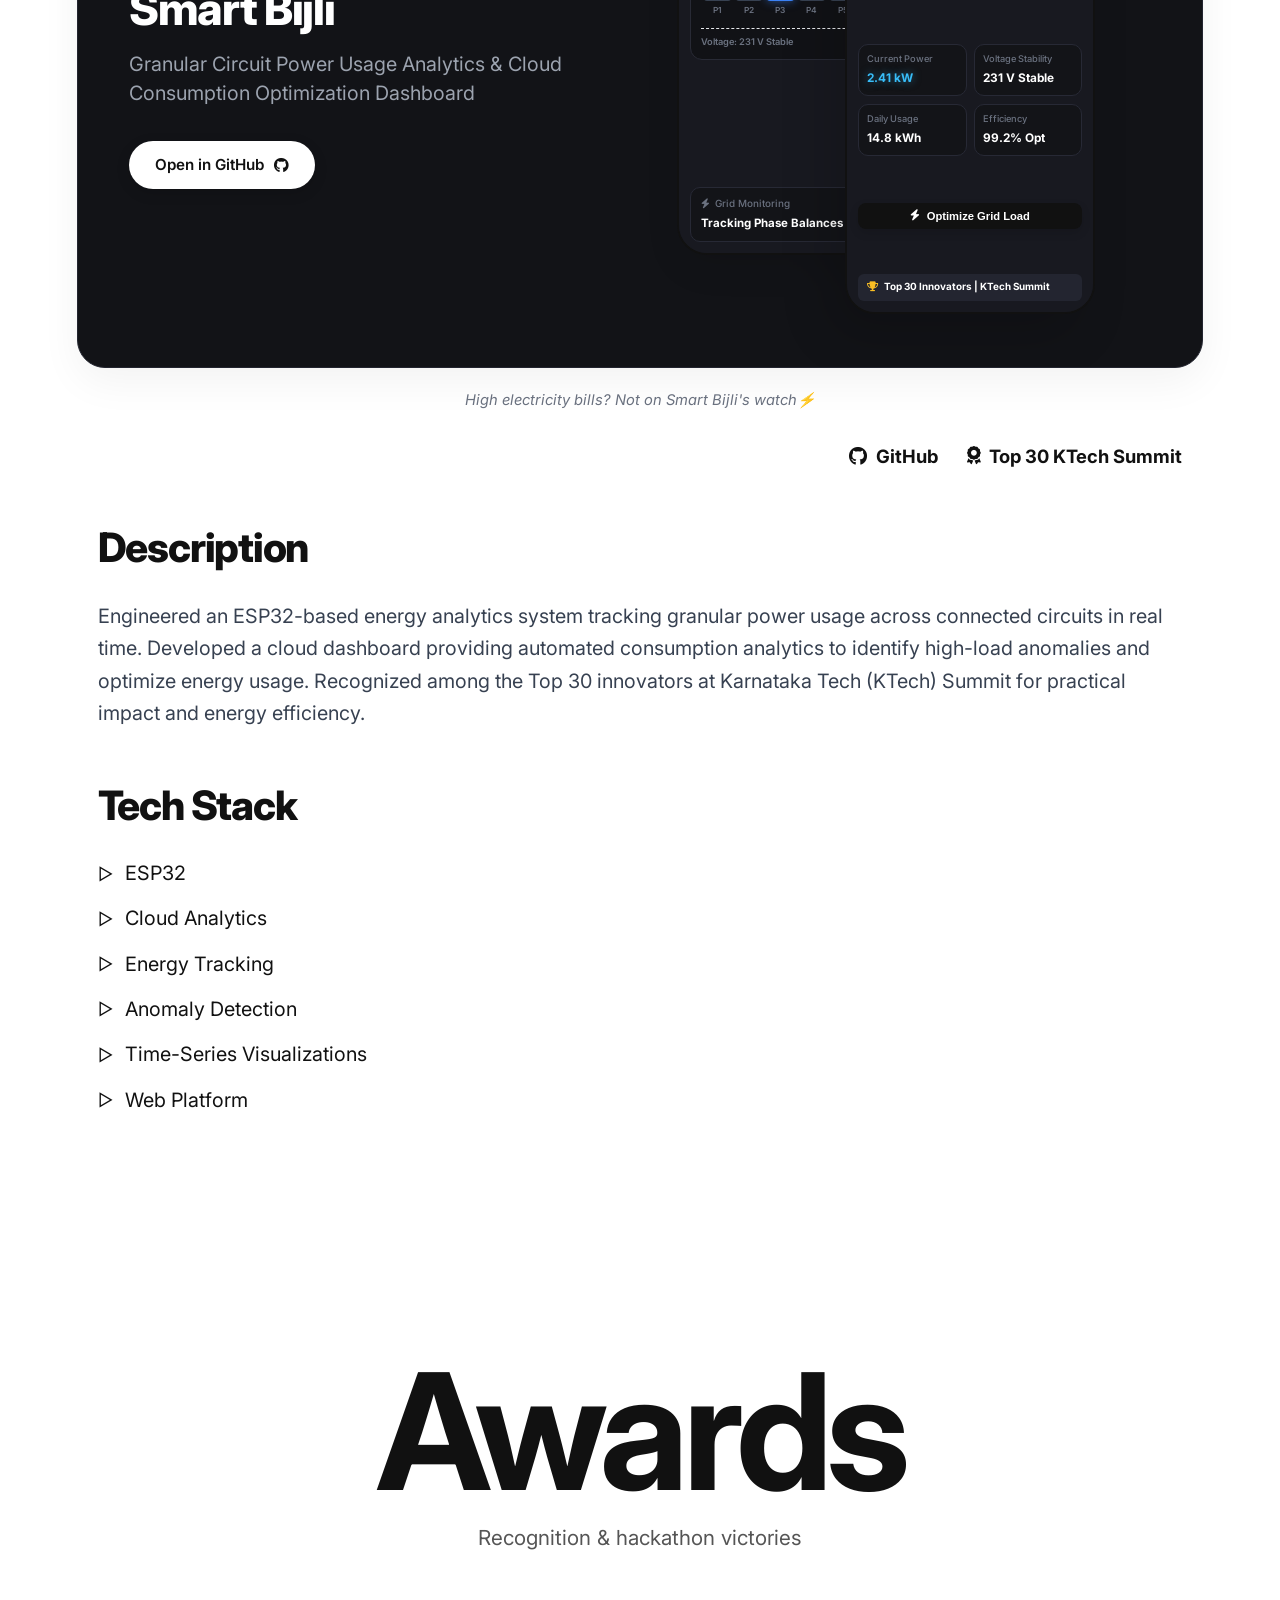
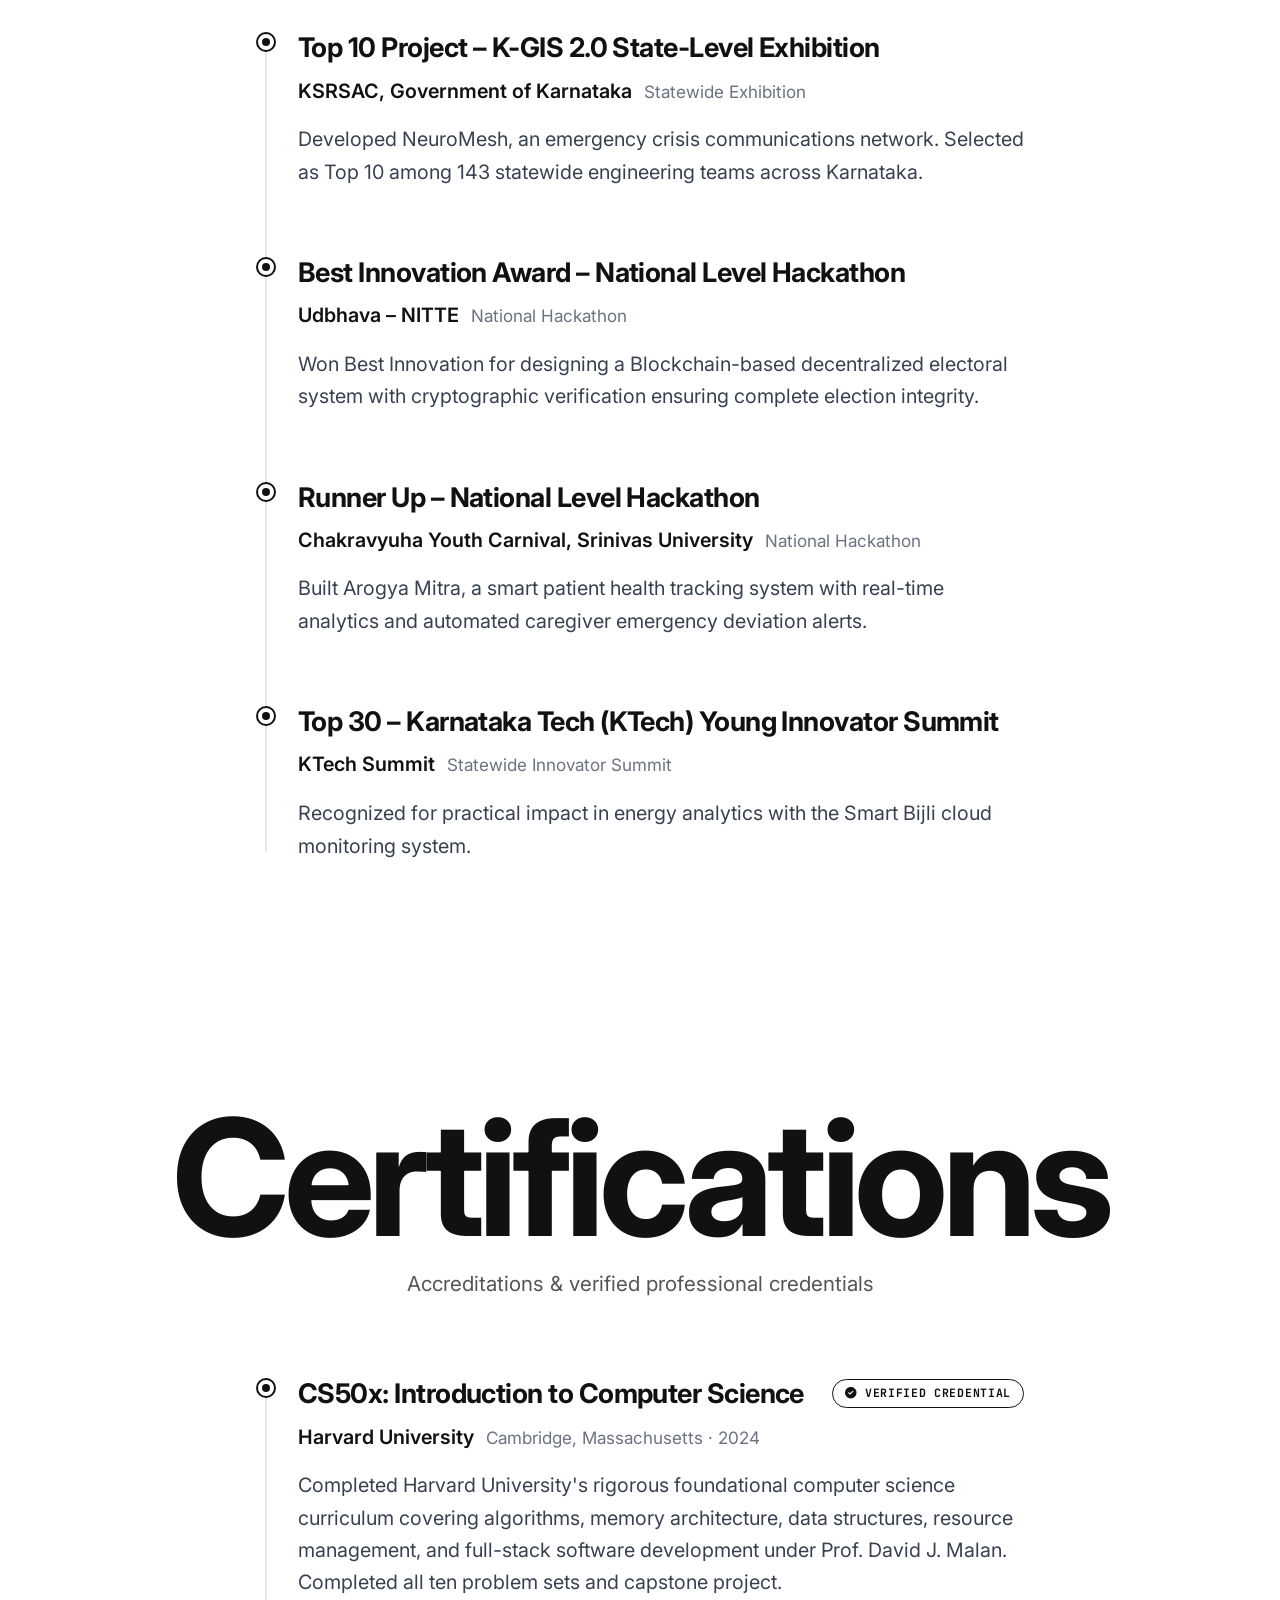
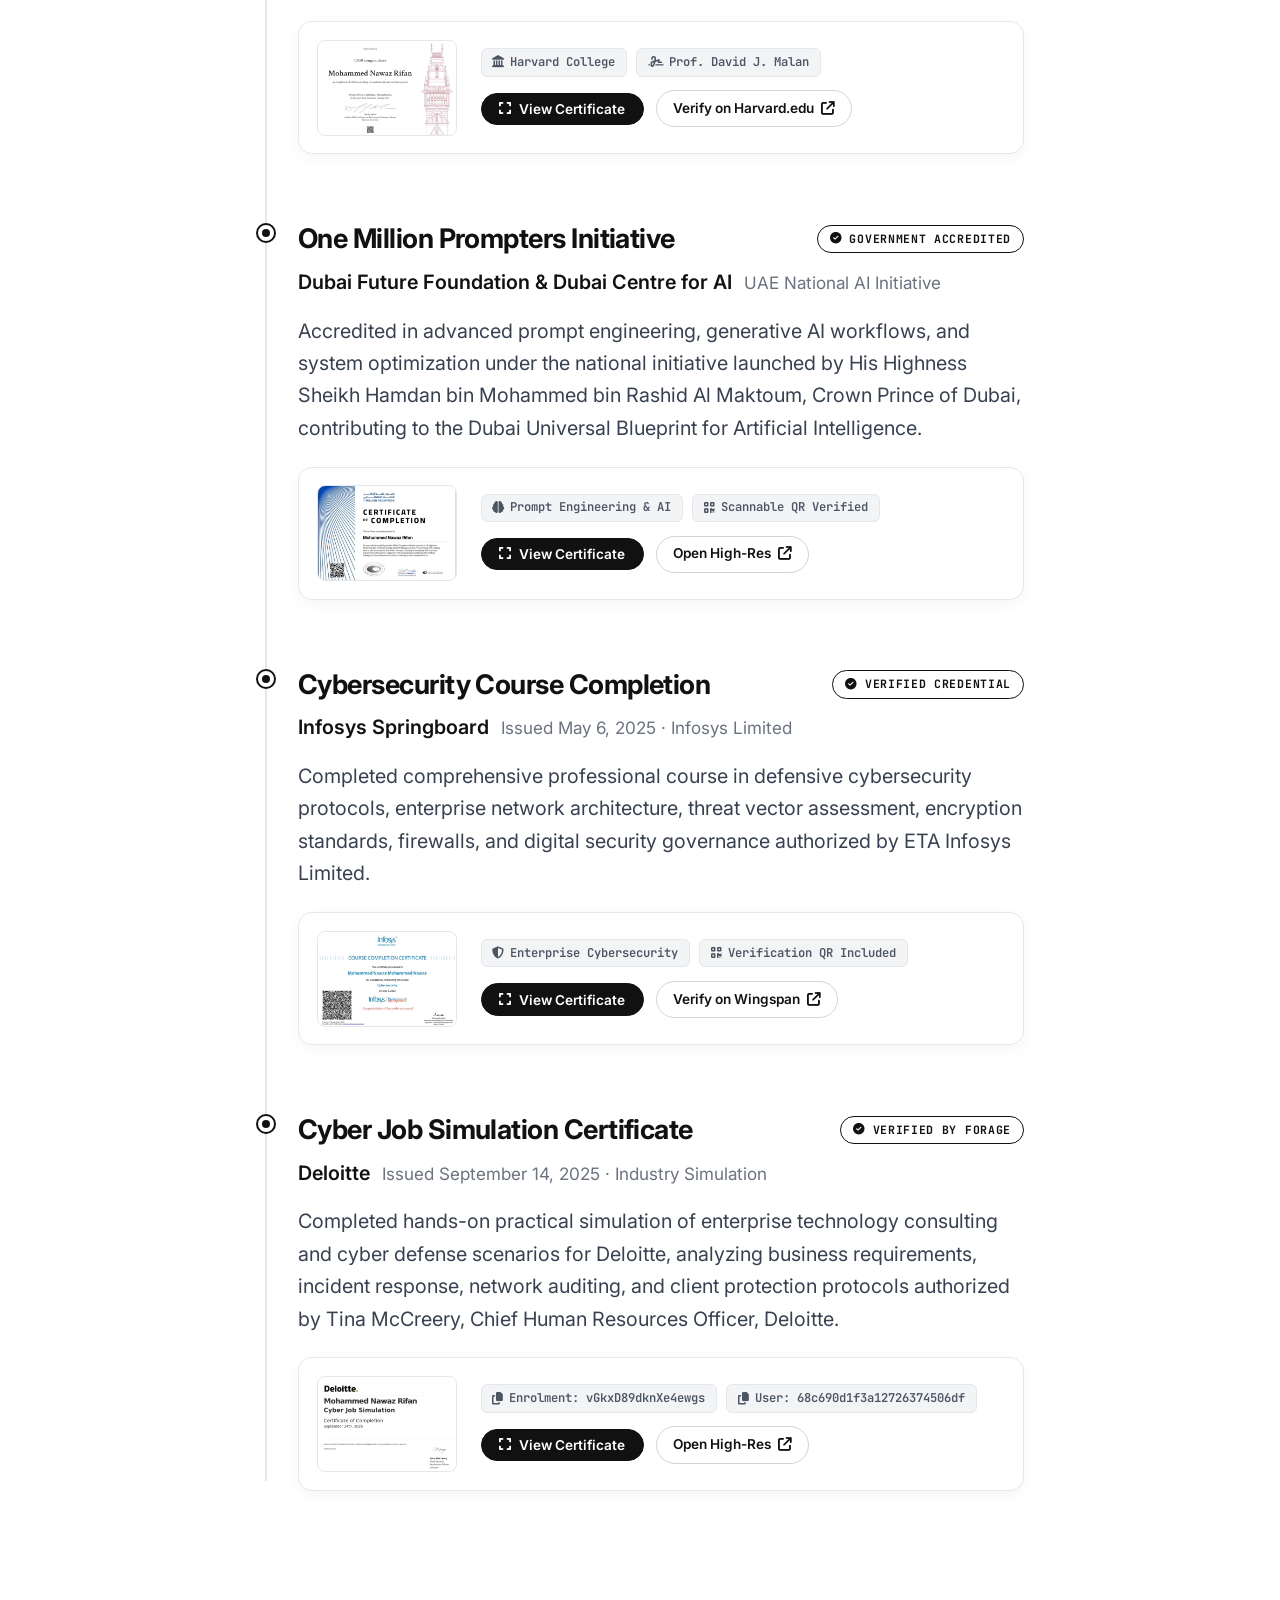
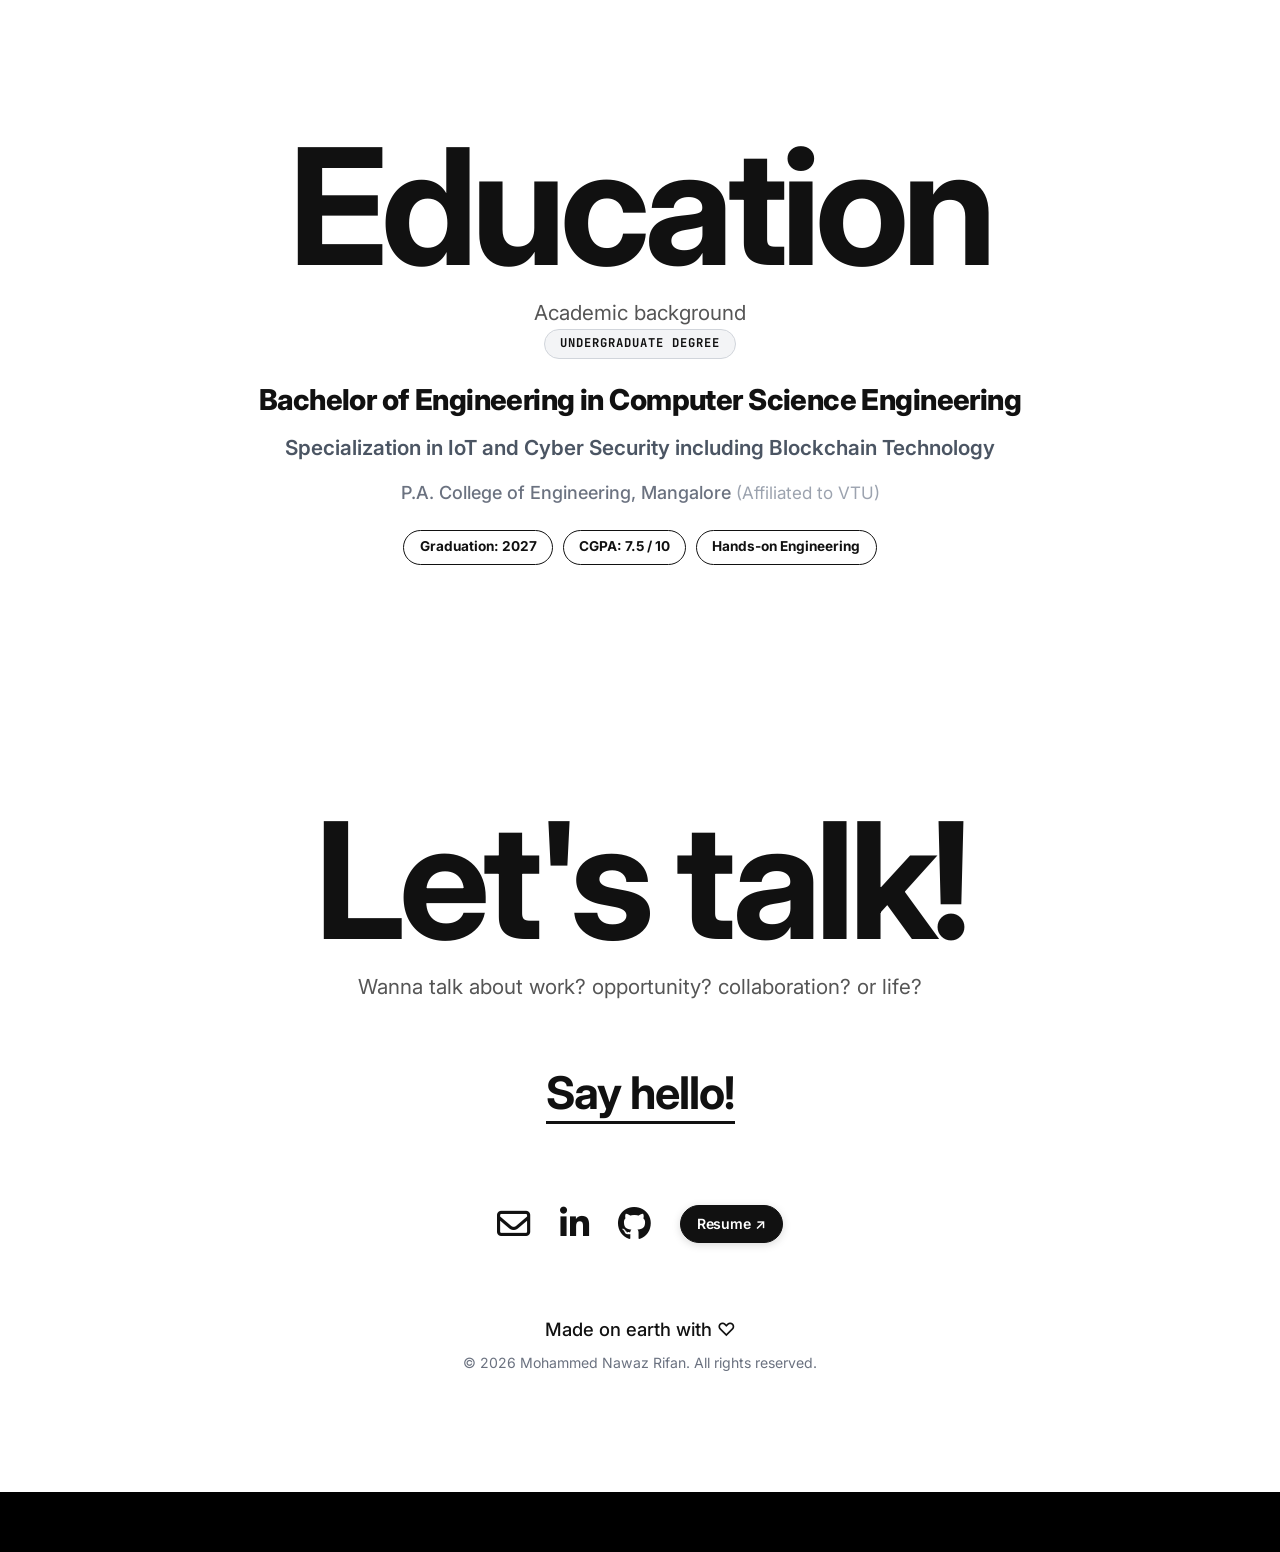
==== commit fc36cccd: "Add files via upload" ====
--- a/index.html
+++ b/index.html
@@ -28,7 +28,7 @@
     integrity="sha512-DTOQO9RWCH3ppGqcWaEA1BIZOC6xxalwEsw9c2QQeAIftl+Vegovlnee1c9QX4TctnWMn13TZye+giMm8e2LwA=="
     crossorigin="anonymous" referrerpolicy="no-referrer" />
 
-  <link rel="stylesheet" href="style.css?v=29">
+  <link rel="stylesheet" href="style.css?v=30">
 </head>
 
 <body>
@@ -1551,7 +1551,7 @@
     </div>
   </div>
 
-  <script src="script.js?v=29"></script>
+  <script src="script.js?v=30"></script>
 </body>
 
 </html>
--- a/style.css
+++ b/style.css
@@ -34,8 +34,8 @@
   background-color: var(--color-bg);
   color: var(--color-text-dark);
   overflow-x: hidden;
-  overflow-x: clip;
   max-width: 100%;
+  -webkit-overflow-scrolling: touch;
 }
 
 body {
@@ -44,7 +44,6 @@
   color: var(--color-text-dark);
   line-height: 1.6;
   overflow-x: hidden;
-  overflow-x: clip;
   max-width: 100%;
   -webkit-font-smoothing: antialiased;
 }
@@ -280,7 +279,7 @@
   position: absolute;
   bottom: 0;
   left: 50%;
-  transform: translateX(-50%) scale(1);
+  transform: translate3d(-50%, 0, 0);
   max-height: 100%;
   max-width: 100%;
   width: auto;
@@ -288,43 +287,43 @@
   object-fit: contain;
   object-position: bottom center;
   filter: none;
-  transition: opacity 0.4s cubic-bezier(0.16, 1, 0.3, 1),
-              transform 0.4s cubic-bezier(0.16, 1, 0.3, 1),
-              filter 0.3s ease;
+  transition: opacity 0.3s cubic-bezier(0.16, 1, 0.3, 1);
   display: block;
   pointer-events: none;
+  will-change: opacity;
+  backface-visibility: hidden;
+  -webkit-backface-visibility: hidden;
 }
 
 .avatar-img-sketch {
   opacity: 1;
-  transform: translateX(-50%) scale(1);
   z-index: 2;
 }
 
 .avatar-img-photo {
   opacity: 0;
-  transform: translateX(-50%) scale(0.96);
   z-index: 1;
 }
 
 /* Photo Switch Active State */
 .avatar-frame.show-photo .avatar-img-sketch {
   opacity: 0;
-  transform: translateX(-50%) scale(0.96);
   z-index: 1;
 }
 
 .avatar-frame.show-photo .avatar-img-photo {
   opacity: 1;
-  transform: translateX(-50%) scale(1);
   z-index: 2;
 }
 
-/* Interactive Hover Lift (No drop-shadow / card border) */
-.avatar-frame:hover .avatar-img-sketch:not(.avatar-frame.show-photo *),
-.avatar-frame.show-photo:hover .avatar-img-photo {
-  transform: translateX(-50%) scale(1.02);
-  filter: none;
+/* Interactive Hover Lift: Only on desktop devices with hover & fine pointer */
+@media (hover: hover) and (pointer: fine) {
+  .avatar-frame {
+    transition: transform 0.25s cubic-bezier(0.16, 1, 0.3, 1);
+  }
+  .avatar-frame:hover {
+    transform: translateY(-4px);
+  }
 }
 
 .avatar-frame:focus-visible {
@@ -3302,19 +3301,24 @@
   .hero-section {
     width: 100% !important;
     max-width: 100% !important;
-    min-height: auto;
-    padding: 3vh 1rem 2vh !important;
+    min-height: auto !important;
+    padding: 2.2rem 1rem 1.8rem 1rem !important;
     box-sizing: border-box !important;
   }
 
-  .section {
-    padding: 4.5rem 1rem 6rem 1rem !important;
+  .section,
+  .awards-section,
+  .certifications-section,
+  .education-section,
+  .contact-section,
+  .projects-section,
+  .skills-section {
     min-height: auto !important;
+    padding: 3.5rem 1rem 4.5rem 1rem !important;
     width: 100% !important;
     max-width: 100% !important;
     box-sizing: border-box !important;
-    overflow-x: hidden !important;
-    overflow-x: clip !important;
+    overflow: visible !important;
   }
 
   .section-center {
@@ -3338,7 +3342,7 @@
   .hero-content-row {
     flex-direction: column-reverse;
     align-items: center;
-    gap: 2.5rem;
+    gap: 2.2rem;
   }
 
   .hero-text-col,
@@ -3355,15 +3359,67 @@
   }
 
   .avatar-frame {
-    max-width: 280px;
-    height: 320px;
-    margin: 0 auto;
+    width: 270px !important;
+    max-width: 270px !important;
+    height: 310px !important;
+    margin: 0 auto !important;
+    position: relative !important;
+    touch-action: manipulation !important;
+    -webkit-tap-highlight-color: transparent !important;
+  }
+
+  .avatar-img {
+    position: absolute !important;
+    bottom: 0 !important;
+    left: 50% !important;
+    transform: translate3d(-50%, 0, 0) !important;
+    width: auto !important;
+    height: 100% !important;
+    max-height: 100% !important;
+    max-width: 100% !important;
+    object-fit: contain !important;
+    object-position: bottom center !important;
+    transition: opacity 0.3s cubic-bezier(0.16, 1, 0.3, 1) !important;
+    will-change: opacity !important;
+    backface-visibility: hidden !important;
+    -webkit-backface-visibility: hidden !important;
+  }
+
+  .avatar-img-sketch {
+    opacity: 1 !important;
+    z-index: 2 !important;
+  }
+
+  .avatar-img-photo {
+    opacity: 0 !important;
+    z-index: 1 !important;
+  }
+
+  .avatar-frame.show-photo .avatar-img-sketch {
+    opacity: 0 !important;
+    z-index: 1 !important;
+  }
+
+  .avatar-frame.show-photo .avatar-img-photo {
+    opacity: 1 !important;
+    z-index: 2 !important;
   }
 
   .hero-social-row {
-    justify-content: center;
-    gap: 1.1rem;
-    margin-top: 2.5vh;
+    justify-content: center !important;
+    gap: 1.1rem !important;
+    margin-top: 1.5rem !important;
+  }
+
+  /* Tools slider: remove gradient mask on mobile to eliminate WebKit scroll stutter */
+  .tools-icons-slider {
+    mask-image: none !important;
+    -webkit-mask-image: none !important;
+    margin: 1.8rem auto 1.2rem auto !important;
+  }
+
+  .tools-icons-track {
+    transform: translate3d(0, 0, 0) !important;
   }
 
   .doodle-line-wrap {
@@ -3791,12 +3847,30 @@
     padding: 2rem 1.5rem;
   }
 
+  /* Center "Say hello!" on mobile */
+  .contact-say-hello-wrap {
+    display: flex !important;
+    align-items: center !important;
+    justify-content: center !important;
+    text-align: center !important;
+    width: 100% !important;
+    margin: 2.2rem auto 1.6rem auto !important;
+  }
+
+  .say-hello-link {
+    display: inline-block !important;
+    text-align: center !important;
+    margin: 0 auto !important;
+    font-size: clamp(2.2rem, 8.5vw, 3rem) !important;
+  }
+
   .direct-contacts-row {
     flex-direction: column !important;
     align-items: center !important;
     gap: 0.85rem !important;
     width: 100% !important;
     max-width: 100% !important;
+    margin-top: 1.5rem !important;
   }
 
   .direct-contacts-row .sep-dot {
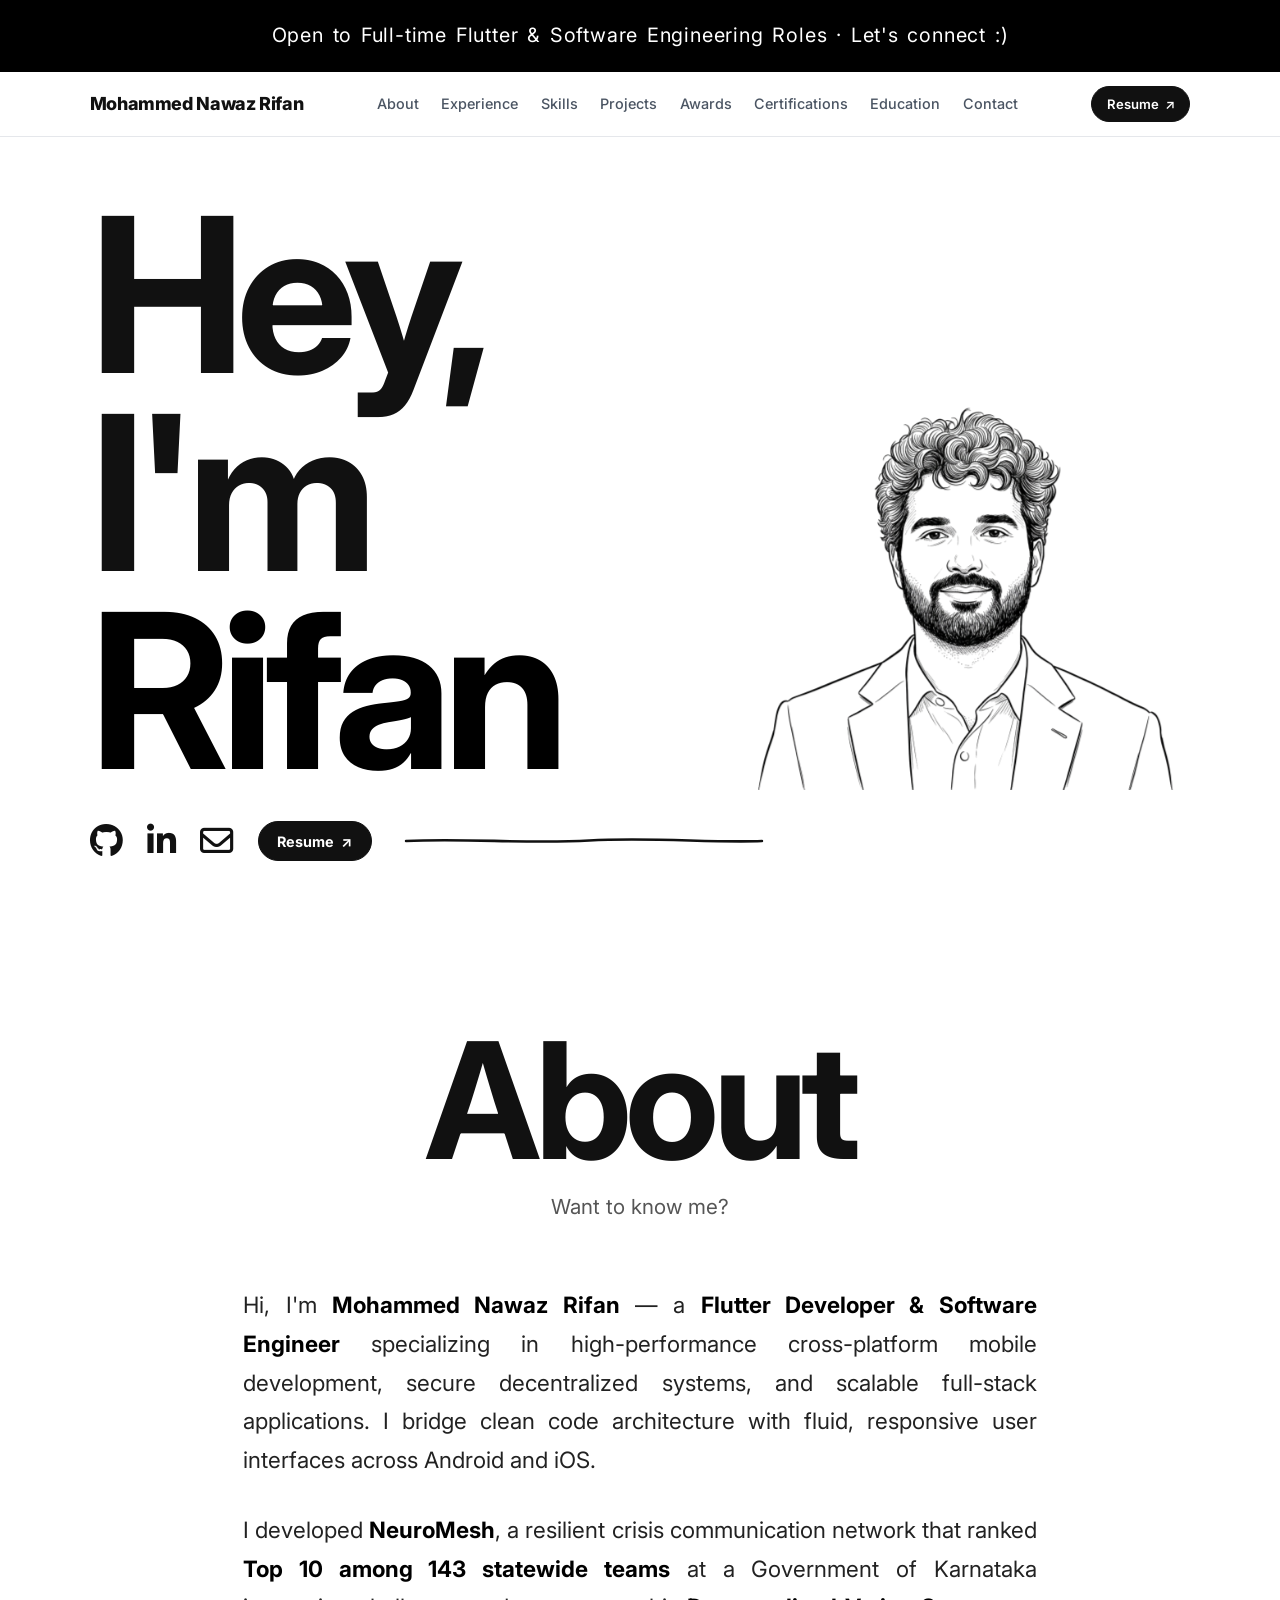
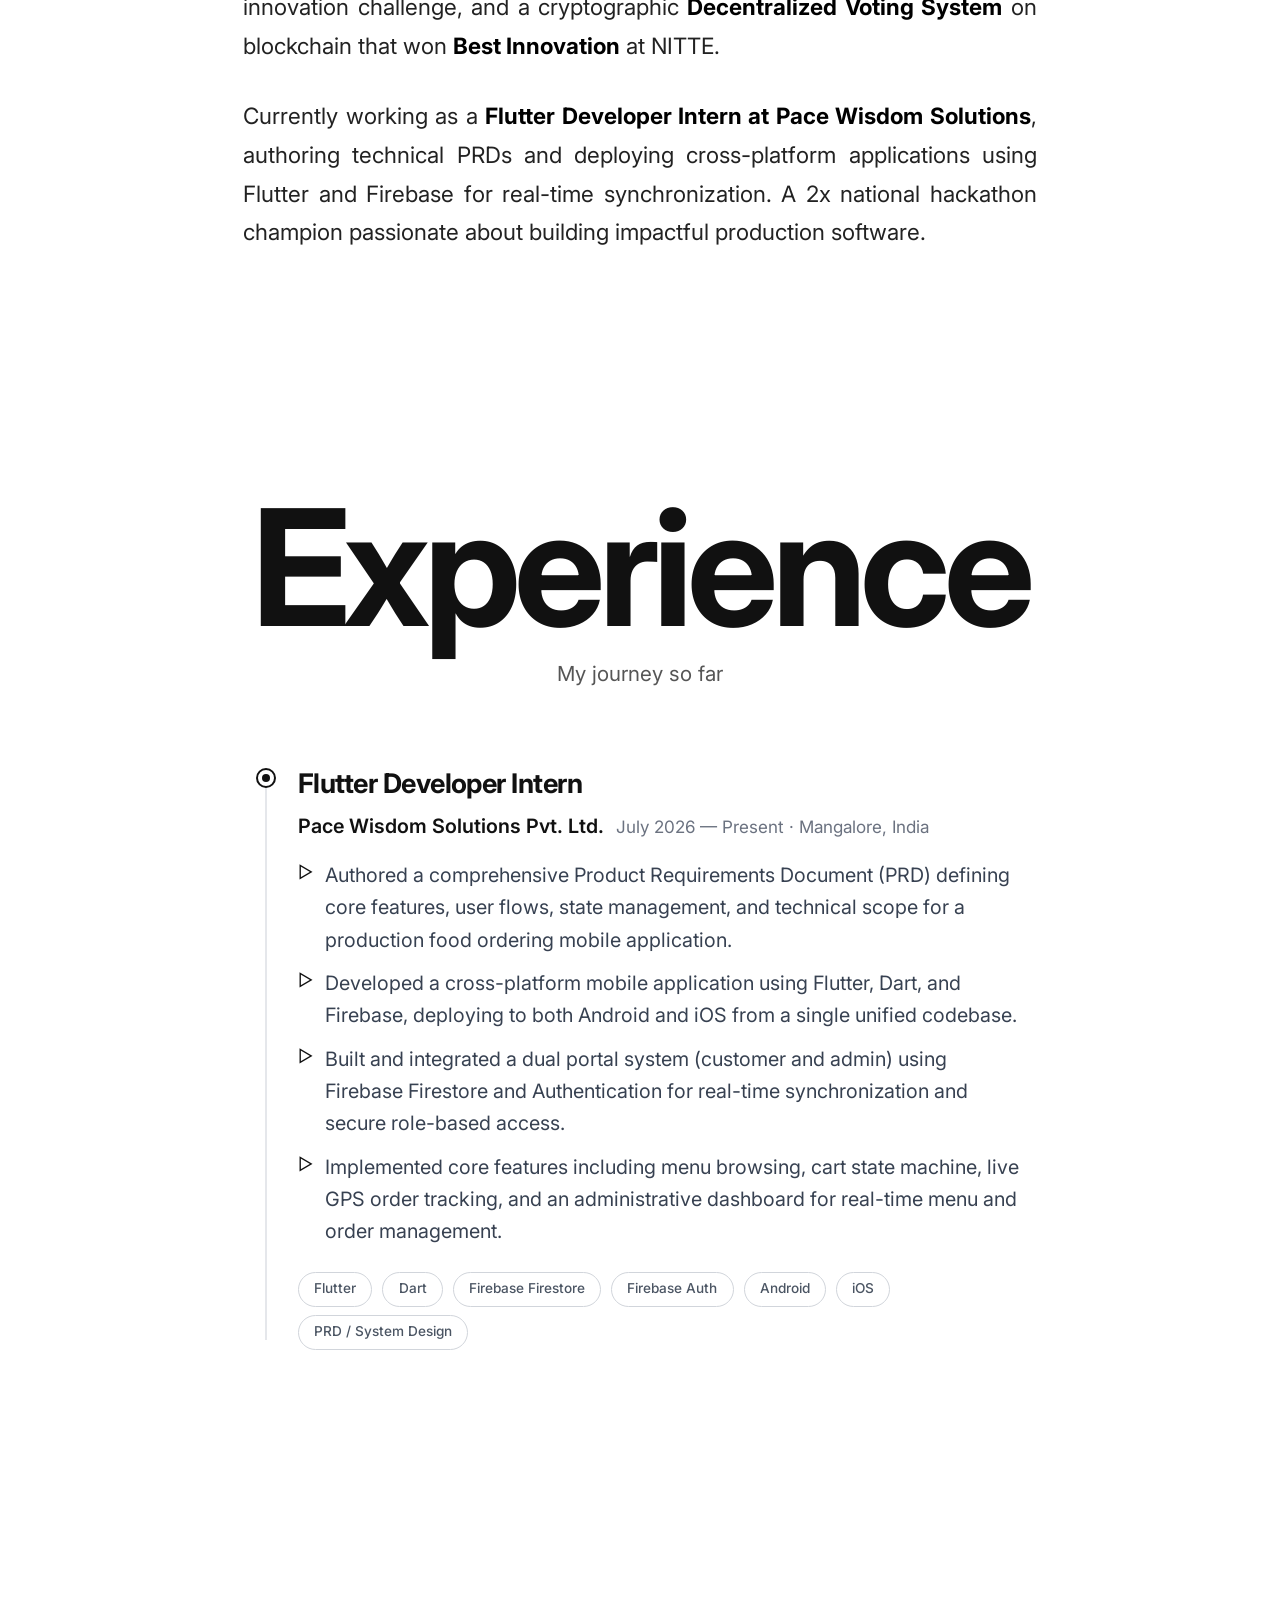
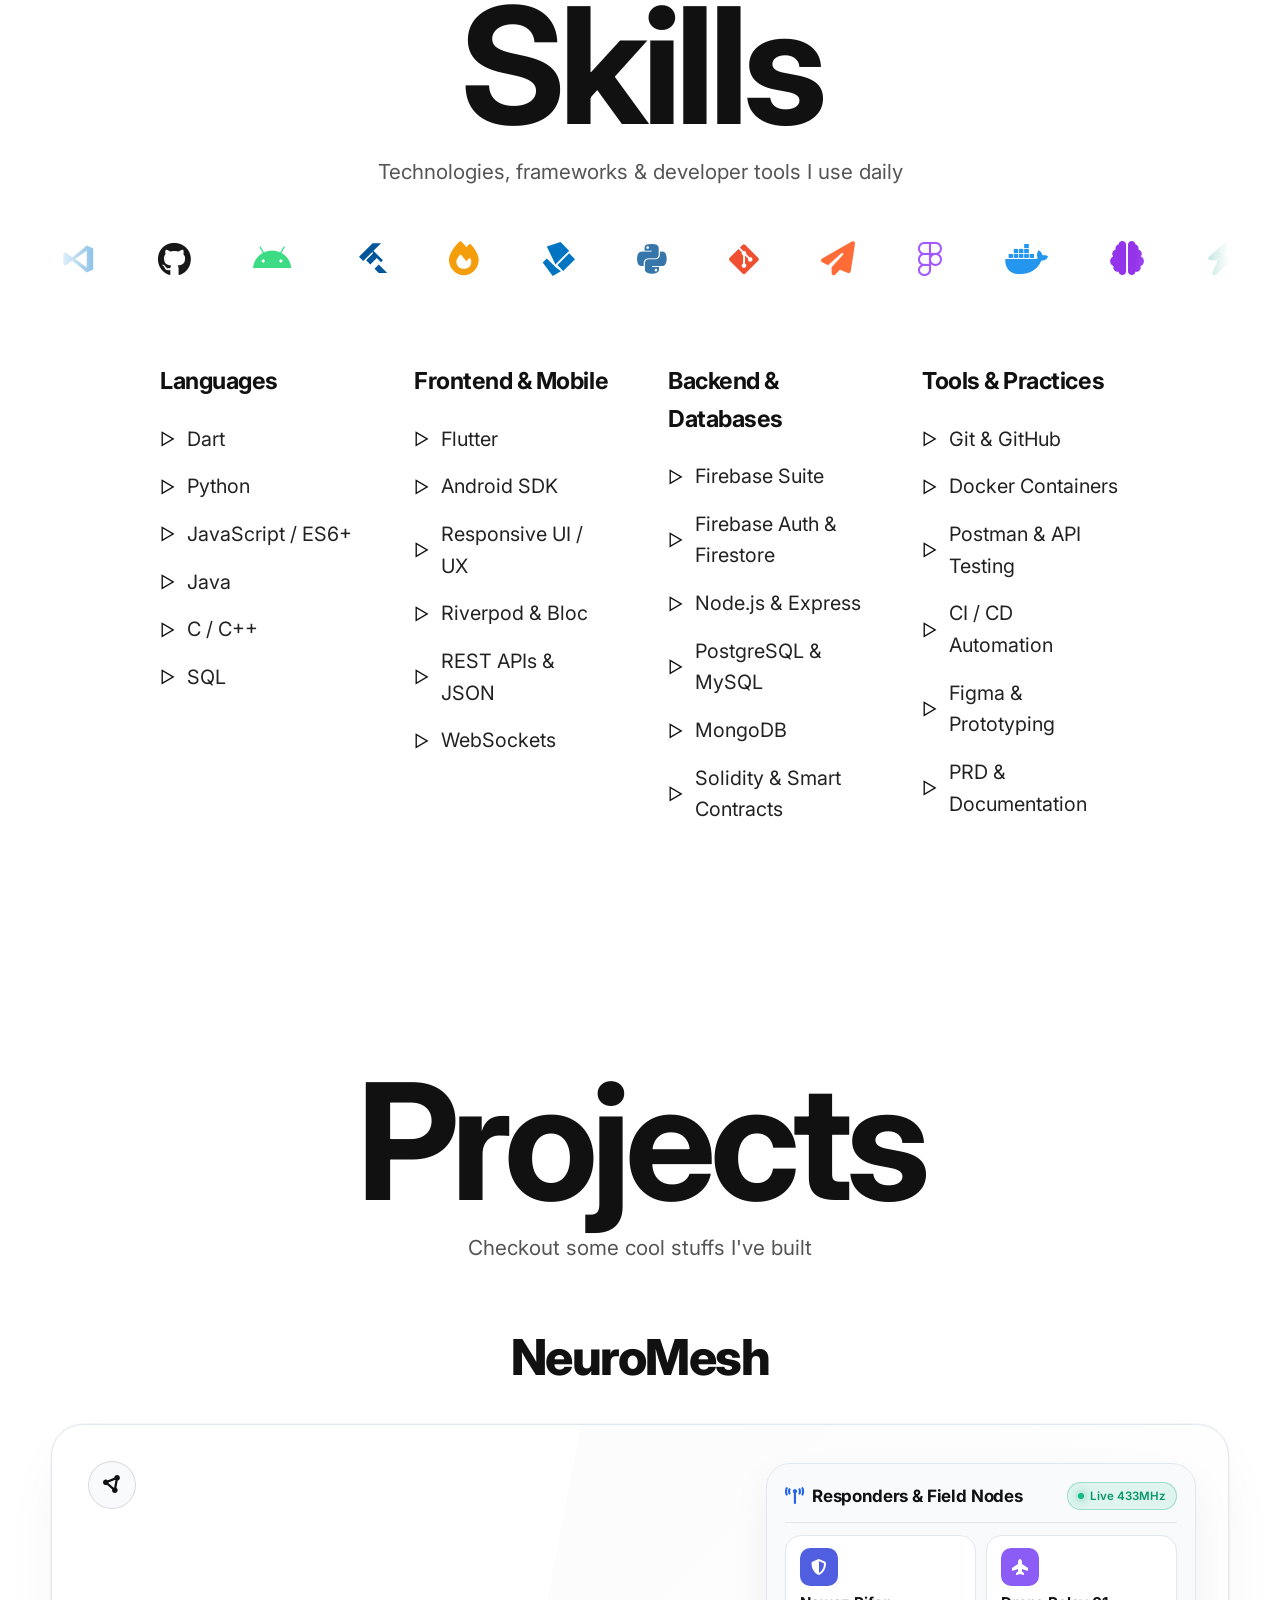
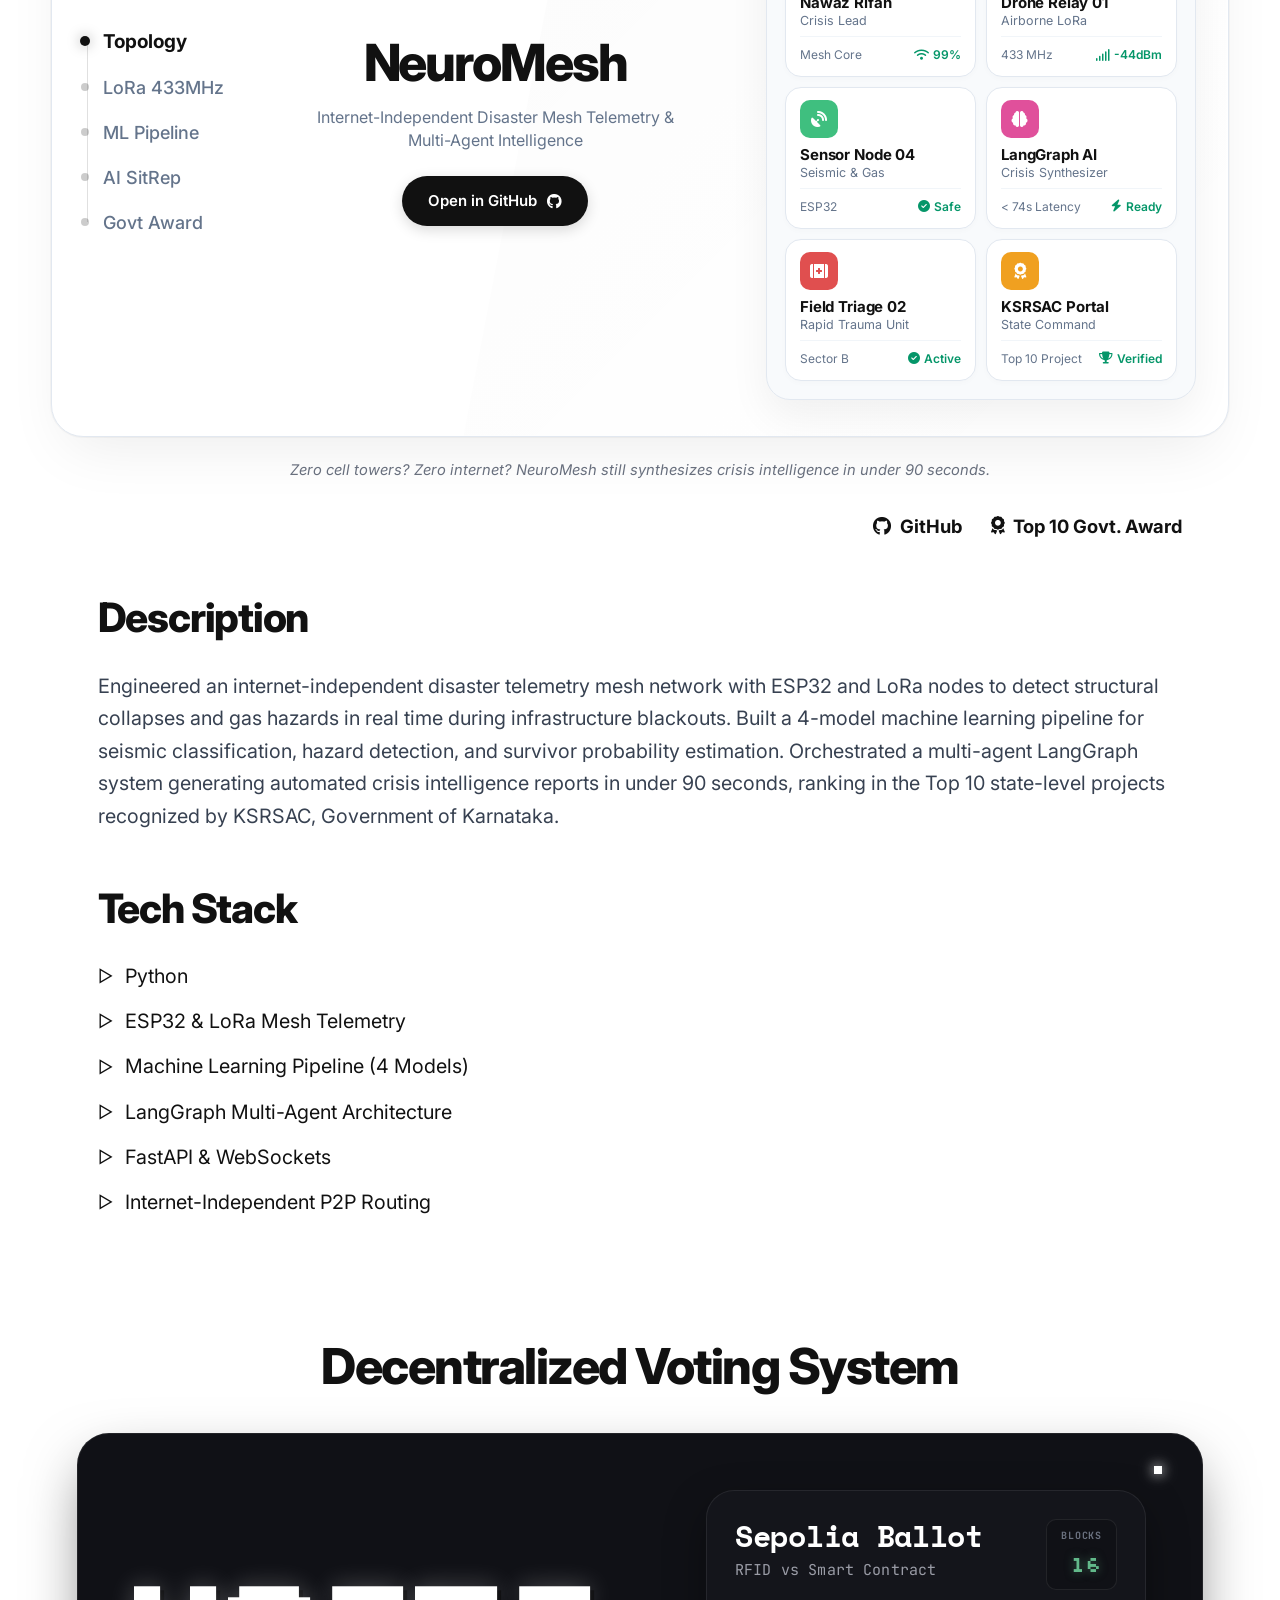
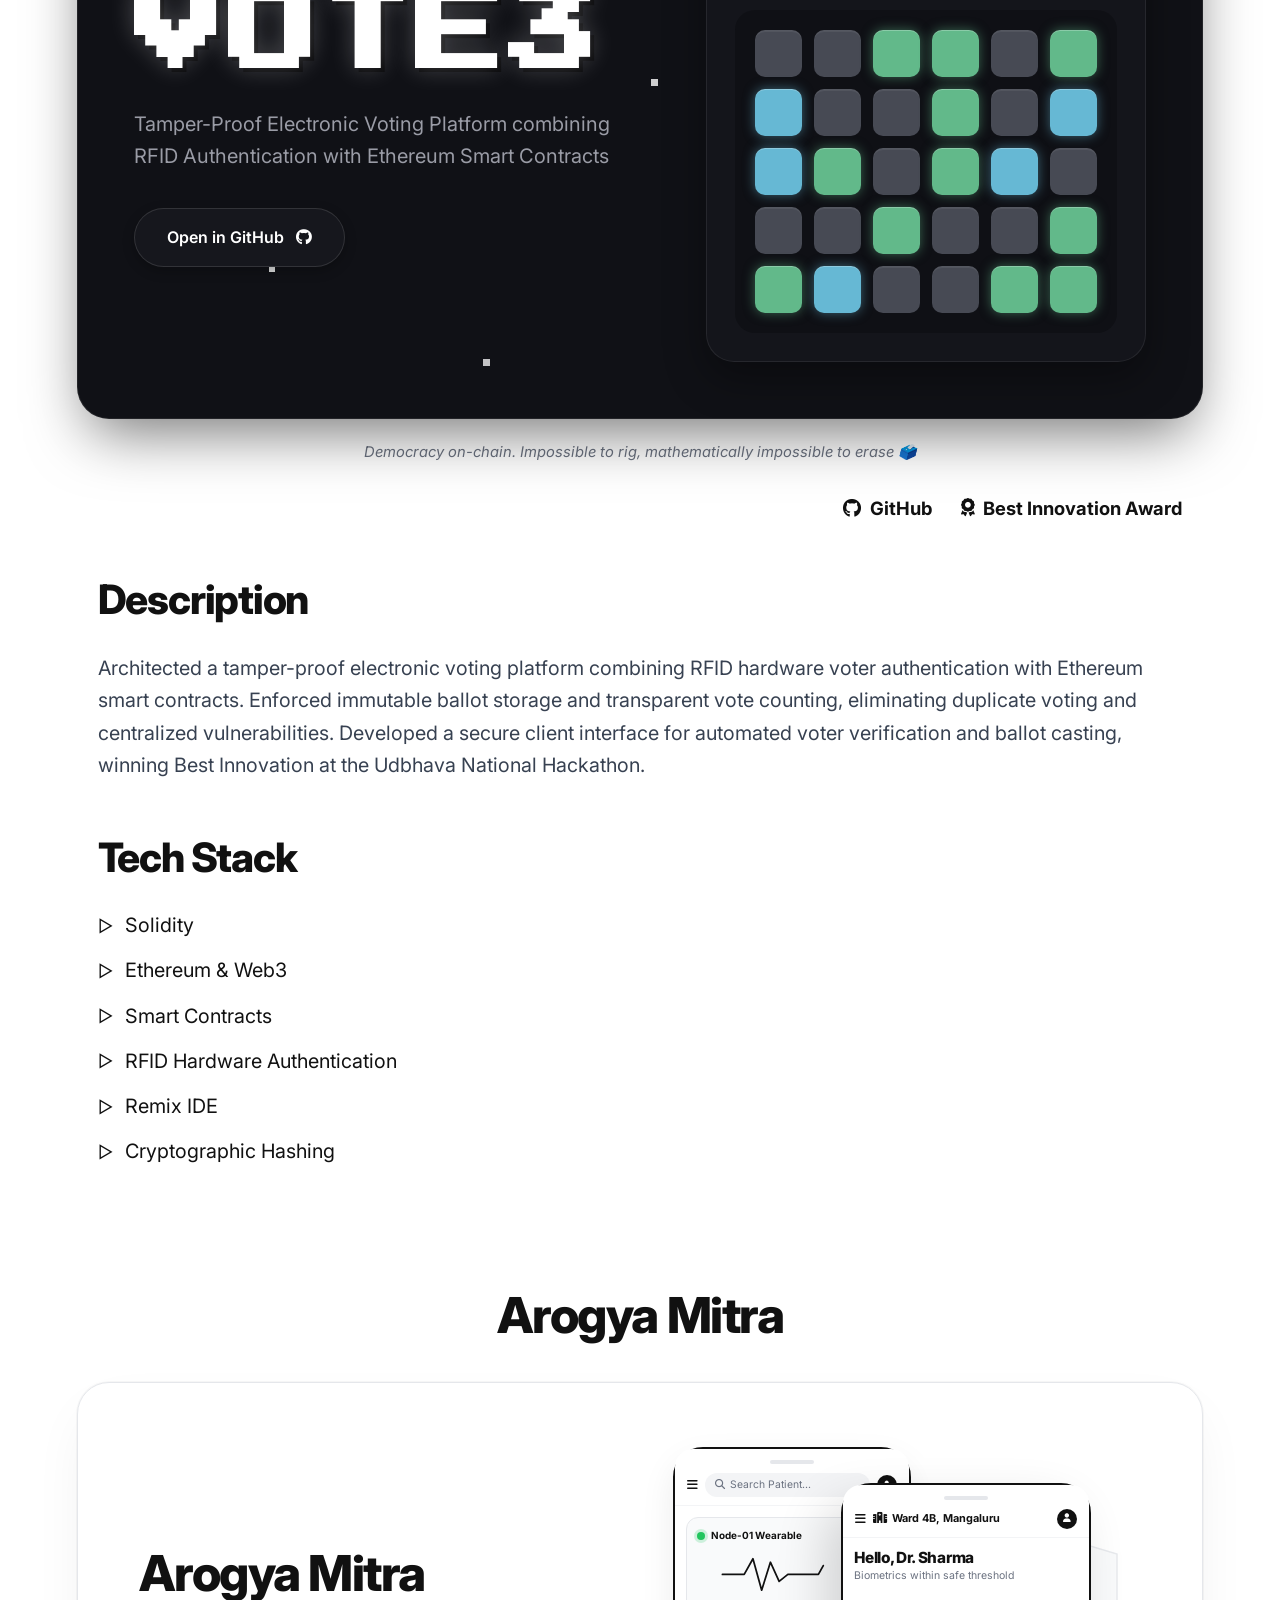
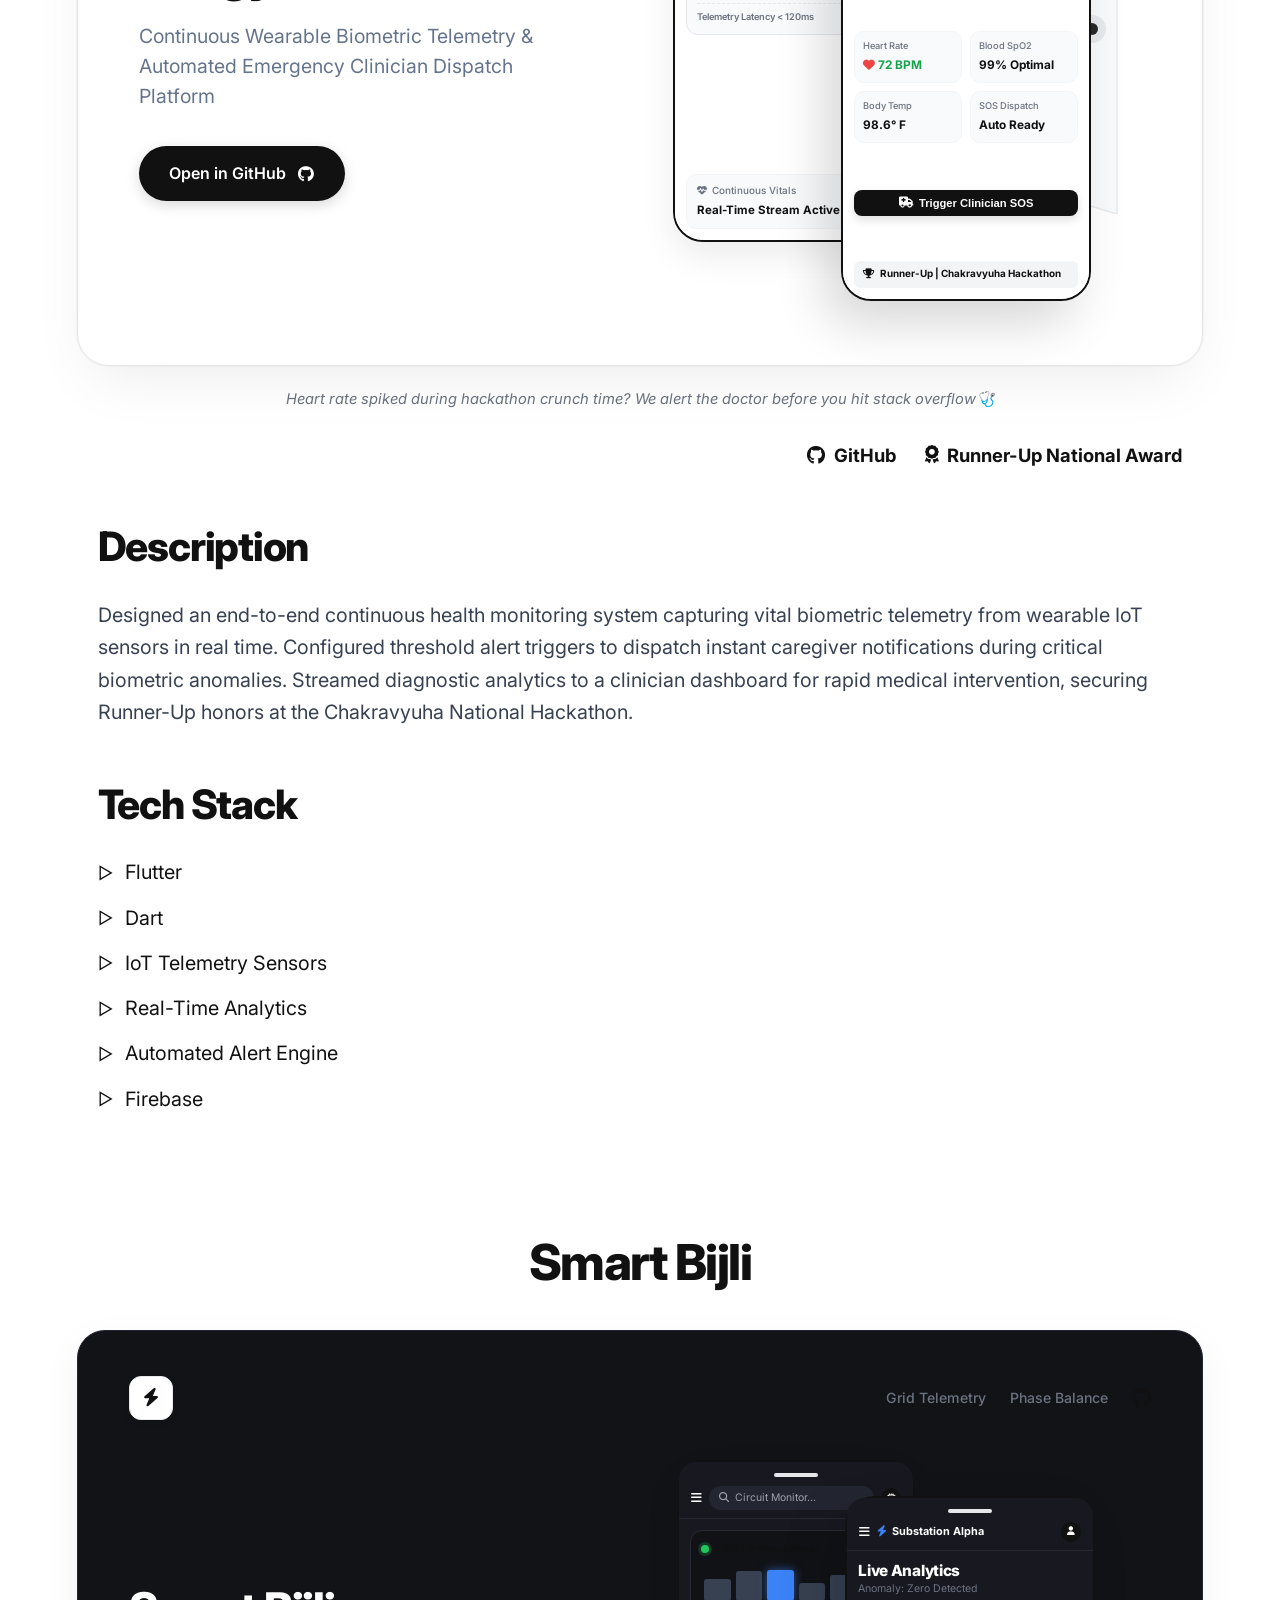
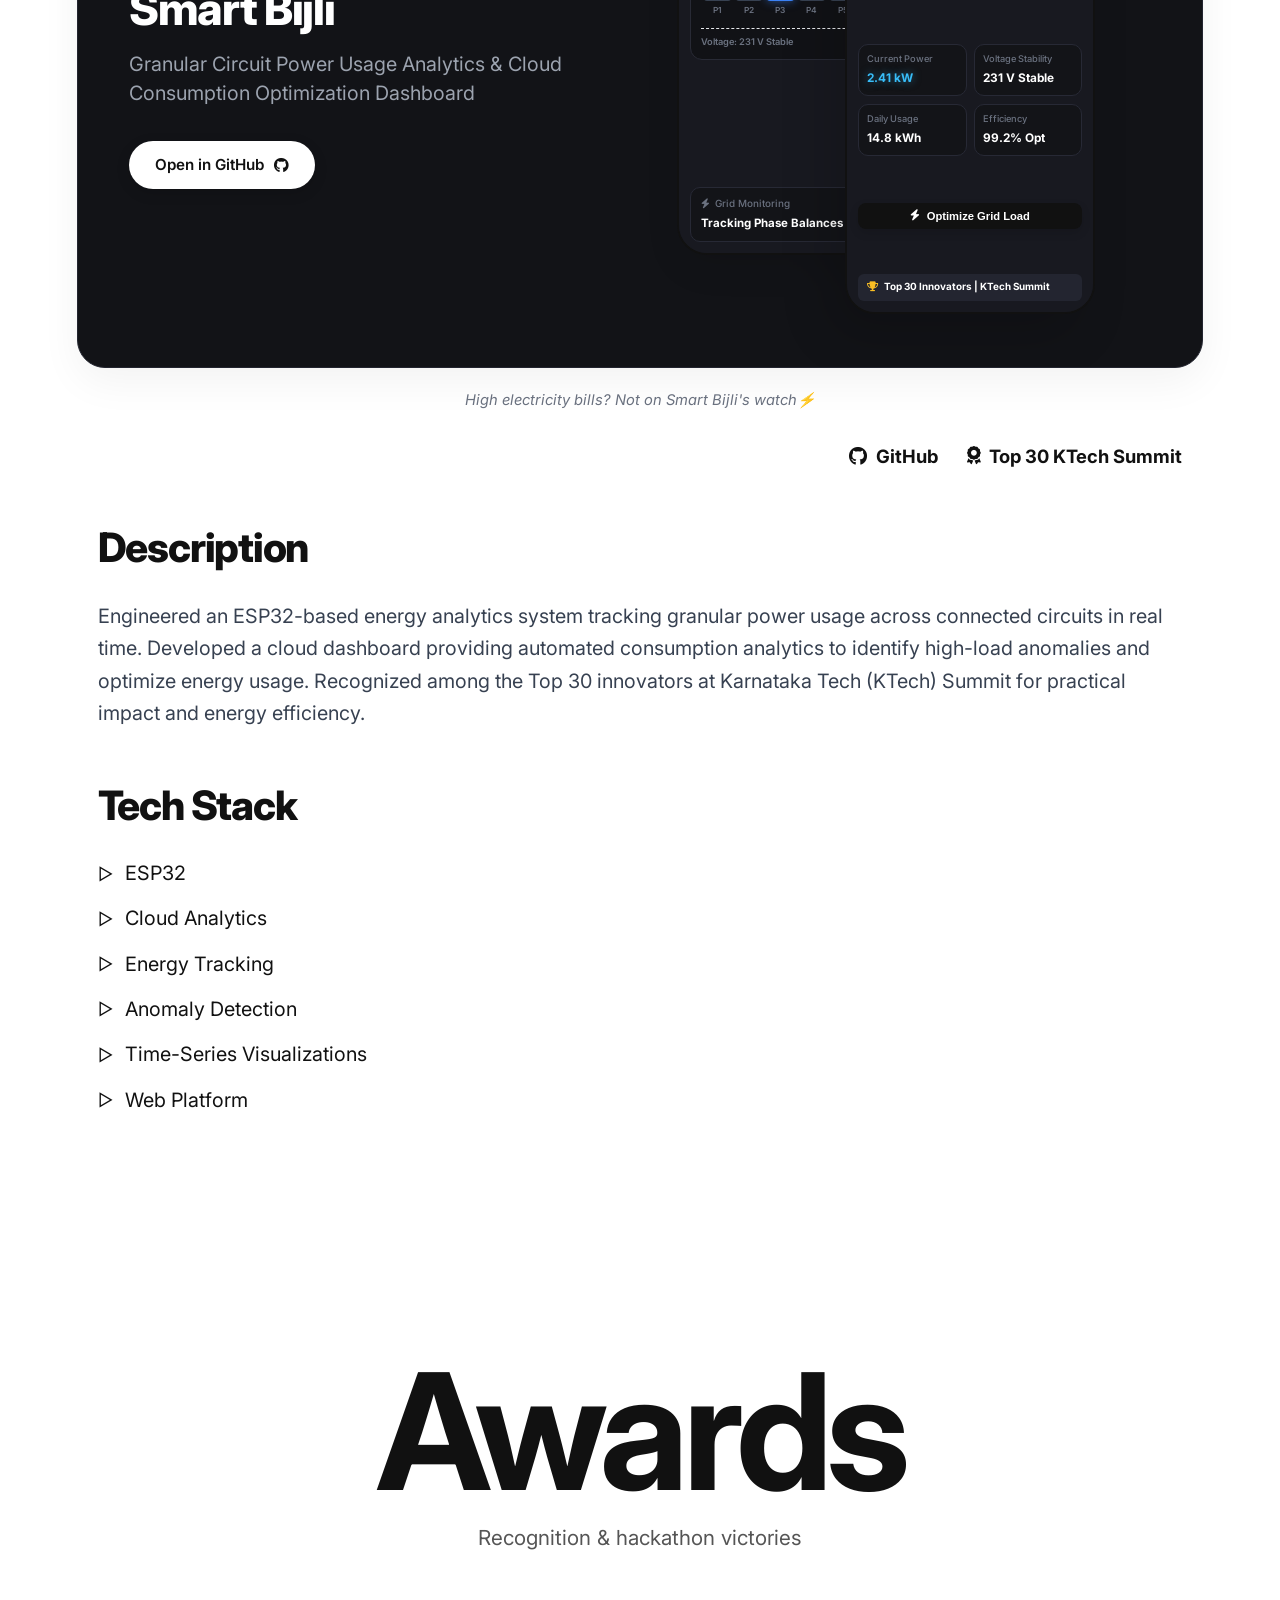
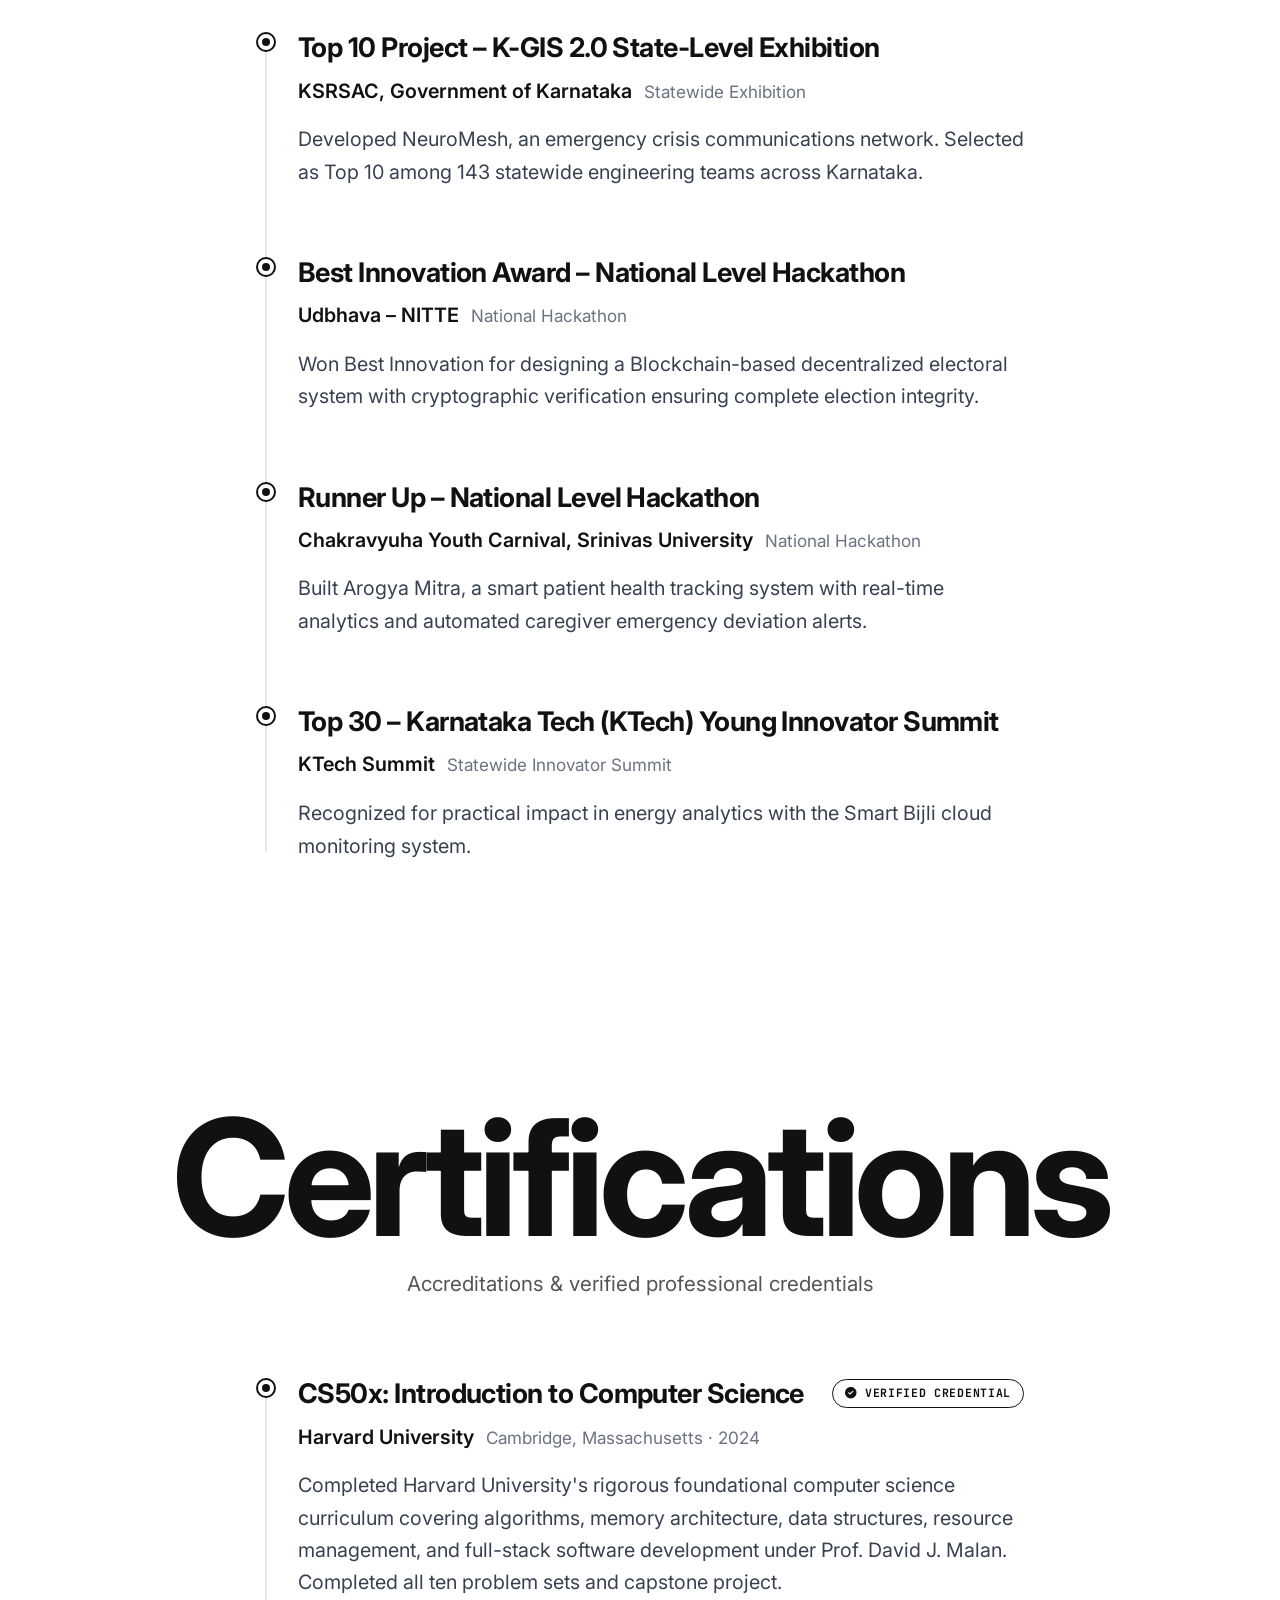
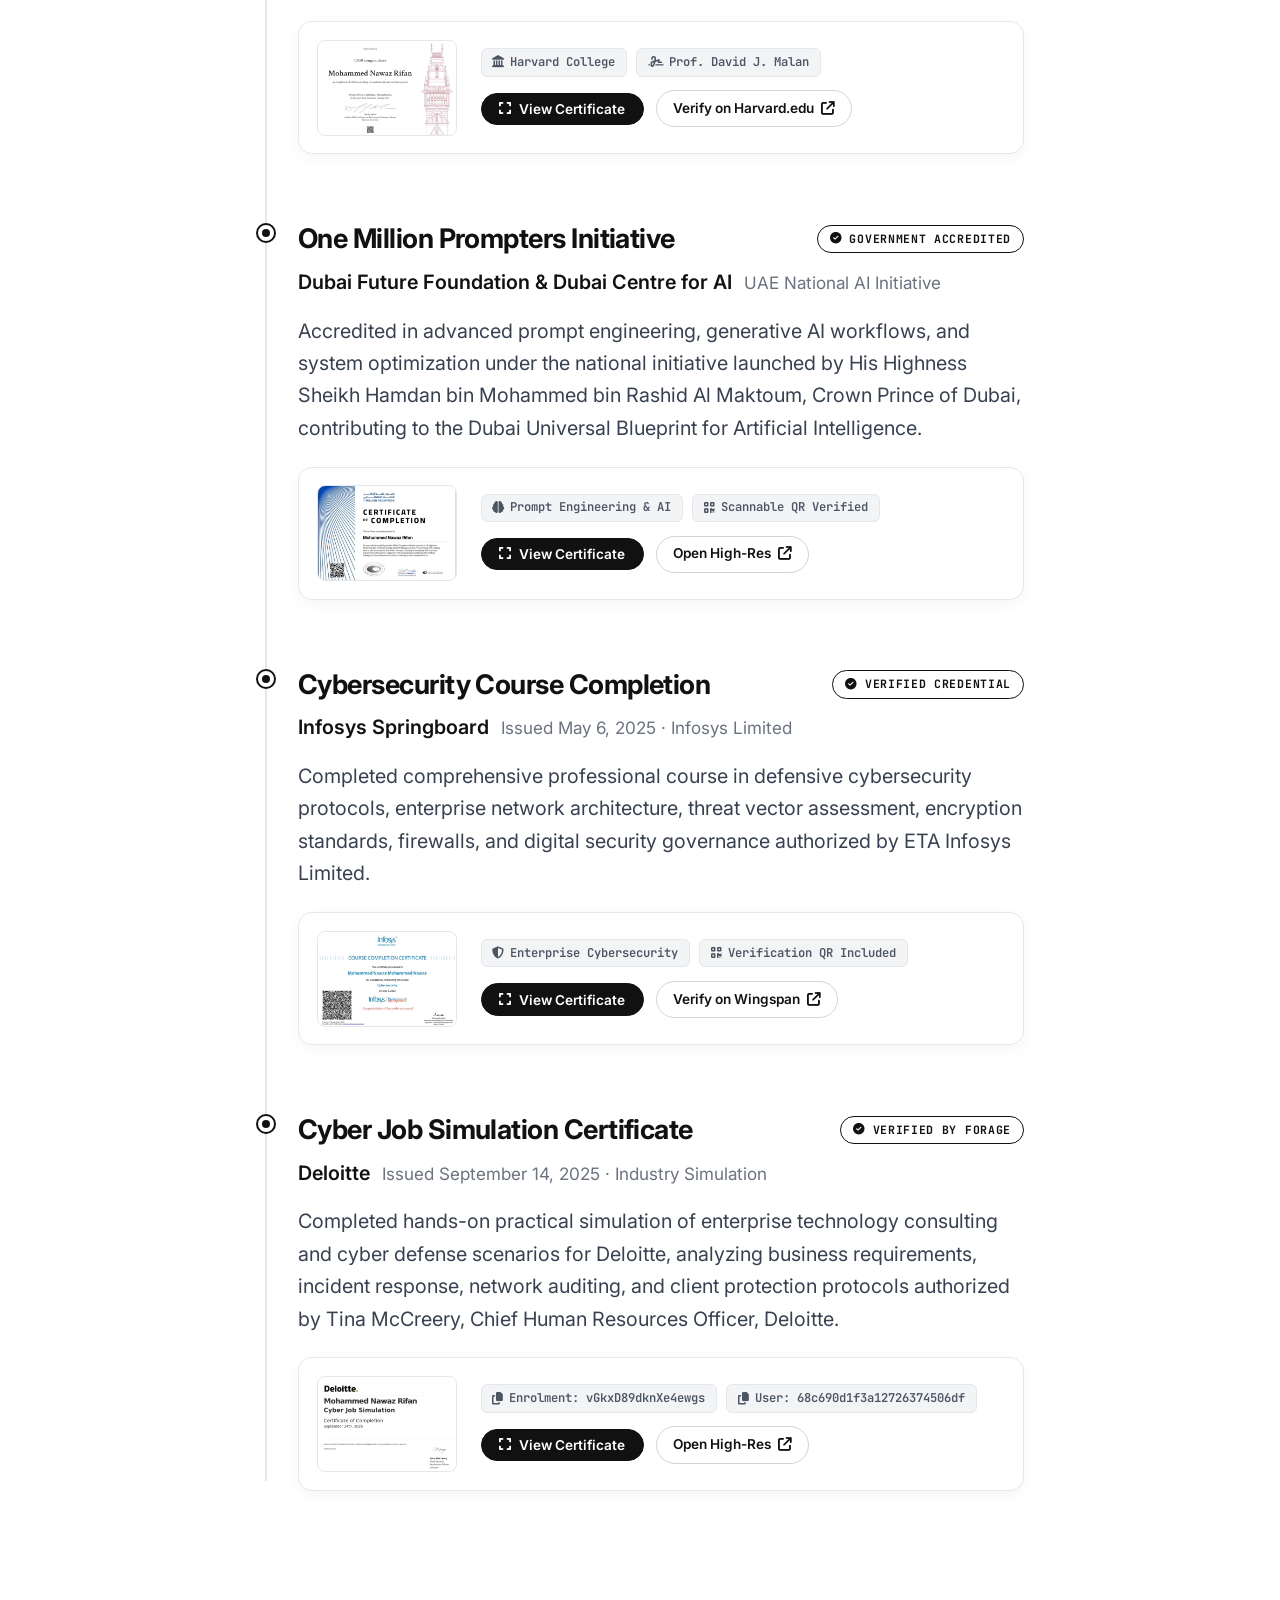
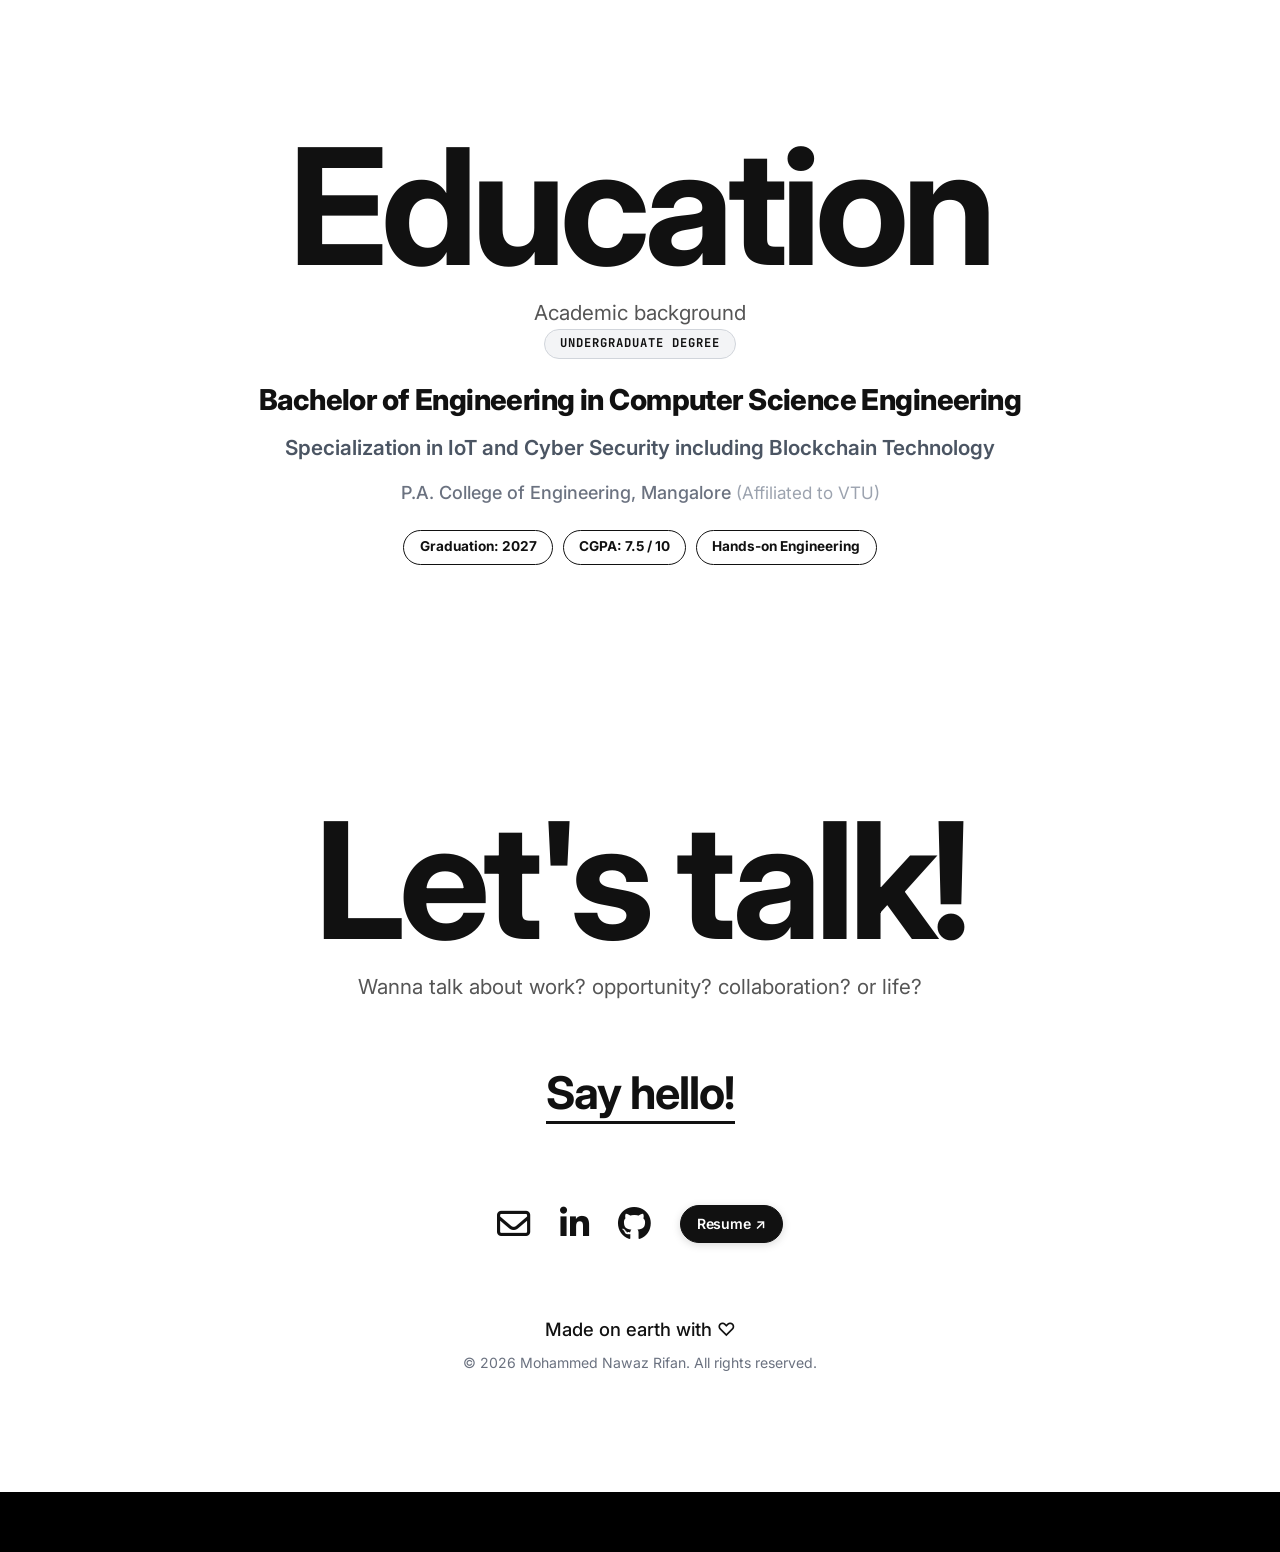
==== commit 6c789a6d: "Add files via upload" ====
--- a/index.html
+++ b/index.html
@@ -28,7 +28,7 @@
     integrity="sha512-DTOQO9RWCH3ppGqcWaEA1BIZOC6xxalwEsw9c2QQeAIftl+Vegovlnee1c9QX4TctnWMn13TZye+giMm8e2LwA=="
     crossorigin="anonymous" referrerpolicy="no-referrer" />
 
-  <link rel="stylesheet" href="style.css?v=30">
+  <link rel="stylesheet" href="style.css?v=31">
 </head>
 
 <body>
@@ -1551,7 +1551,7 @@
     </div>
   </div>
 
-  <script src="script.js?v=30"></script>
+  <script src="script.js?v=31"></script>
 </body>
 
 </html>
--- a/style.css
+++ b/style.css
@@ -29,13 +29,17 @@
 }
 
 html {
-  scroll-behavior: smooth;
   font-size: 16px;
   background-color: var(--color-bg);
   color: var(--color-text-dark);
-  overflow-x: hidden;
   max-width: 100%;
   -webkit-overflow-scrolling: touch;
+}
+
+@media (prefers-reduced-motion: no-preference) and (pointer: fine) {
+  html {
+    scroll-behavior: smooth;
+  }
 }
 
 body {
@@ -45,6 +49,7 @@
   line-height: 1.6;
   overflow-x: hidden;
   max-width: 100%;
+  overscroll-behavior-x: none;
   -webkit-font-smoothing: antialiased;
 }
 
@@ -196,7 +201,6 @@
   max-width: 100%;
   position: relative;
   overflow-x: hidden;
-  overflow-x: clip;
   box-sizing: border-box;
 }
 
@@ -3266,9 +3270,16 @@
 
 @media (max-width: 768px) {
   .site-header {
-    position: sticky;
-    top: 0;
-    z-index: 100;
+    position: sticky !important;
+    top: 0 !important;
+    z-index: 100 !important;
+    background: #ffffff !important;
+    backdrop-filter: none !important;
+    -webkit-backdrop-filter: none !important;
+    transform: translate3d(0, 0, 0) !important;
+    -webkit-transform: translate3d(0, 0, 0) !important;
+    will-change: transform !important;
+    transition: none !important;
   }
 
   .site-header-inner {
@@ -3882,7 +3893,8 @@
     position: fixed !important;
     bottom: calc(12px + env(safe-area-inset-bottom, 0px)) !important;
     left: 50% !important;
-    transform: translateX(-50%) !important;
+    transform: translate3d(-50%, 0, 0) !important;
+    -webkit-transform: translate3d(-50%, 0, 0) !important;
     opacity: 1 !important;
     pointer-events: auto !important;
     z-index: 1000 !important;
@@ -3894,12 +3906,23 @@
     justify-content: center !important;
     gap: 0.4rem !important;
     border-radius: 9999px !important;
-    background: rgba(17, 17, 17, 0.95) !important;
-    backdrop-filter: blur(16px) !important;
-    -webkit-backdrop-filter: blur(16px) !important;
+    background: #111111 !important;
+    backdrop-filter: none !important;
+    -webkit-backdrop-filter: none !important;
     border: 1px solid rgba(255, 255, 255, 0.18) !important;
     box-shadow: 0 8px 30px rgba(0, 0, 0, 0.45) !important;
     box-sizing: border-box !important;
+    transition: none !important;
+    will-change: auto !important;
+  }
+
+  /* Disable heavy continuous floating animations on mobile during scrolling */
+  .phone-mockup.phone-front {
+    animation: none !important;
+  }
+
+  .halo-star {
+    animation: none !important;
   }
 
   .dock-brand,
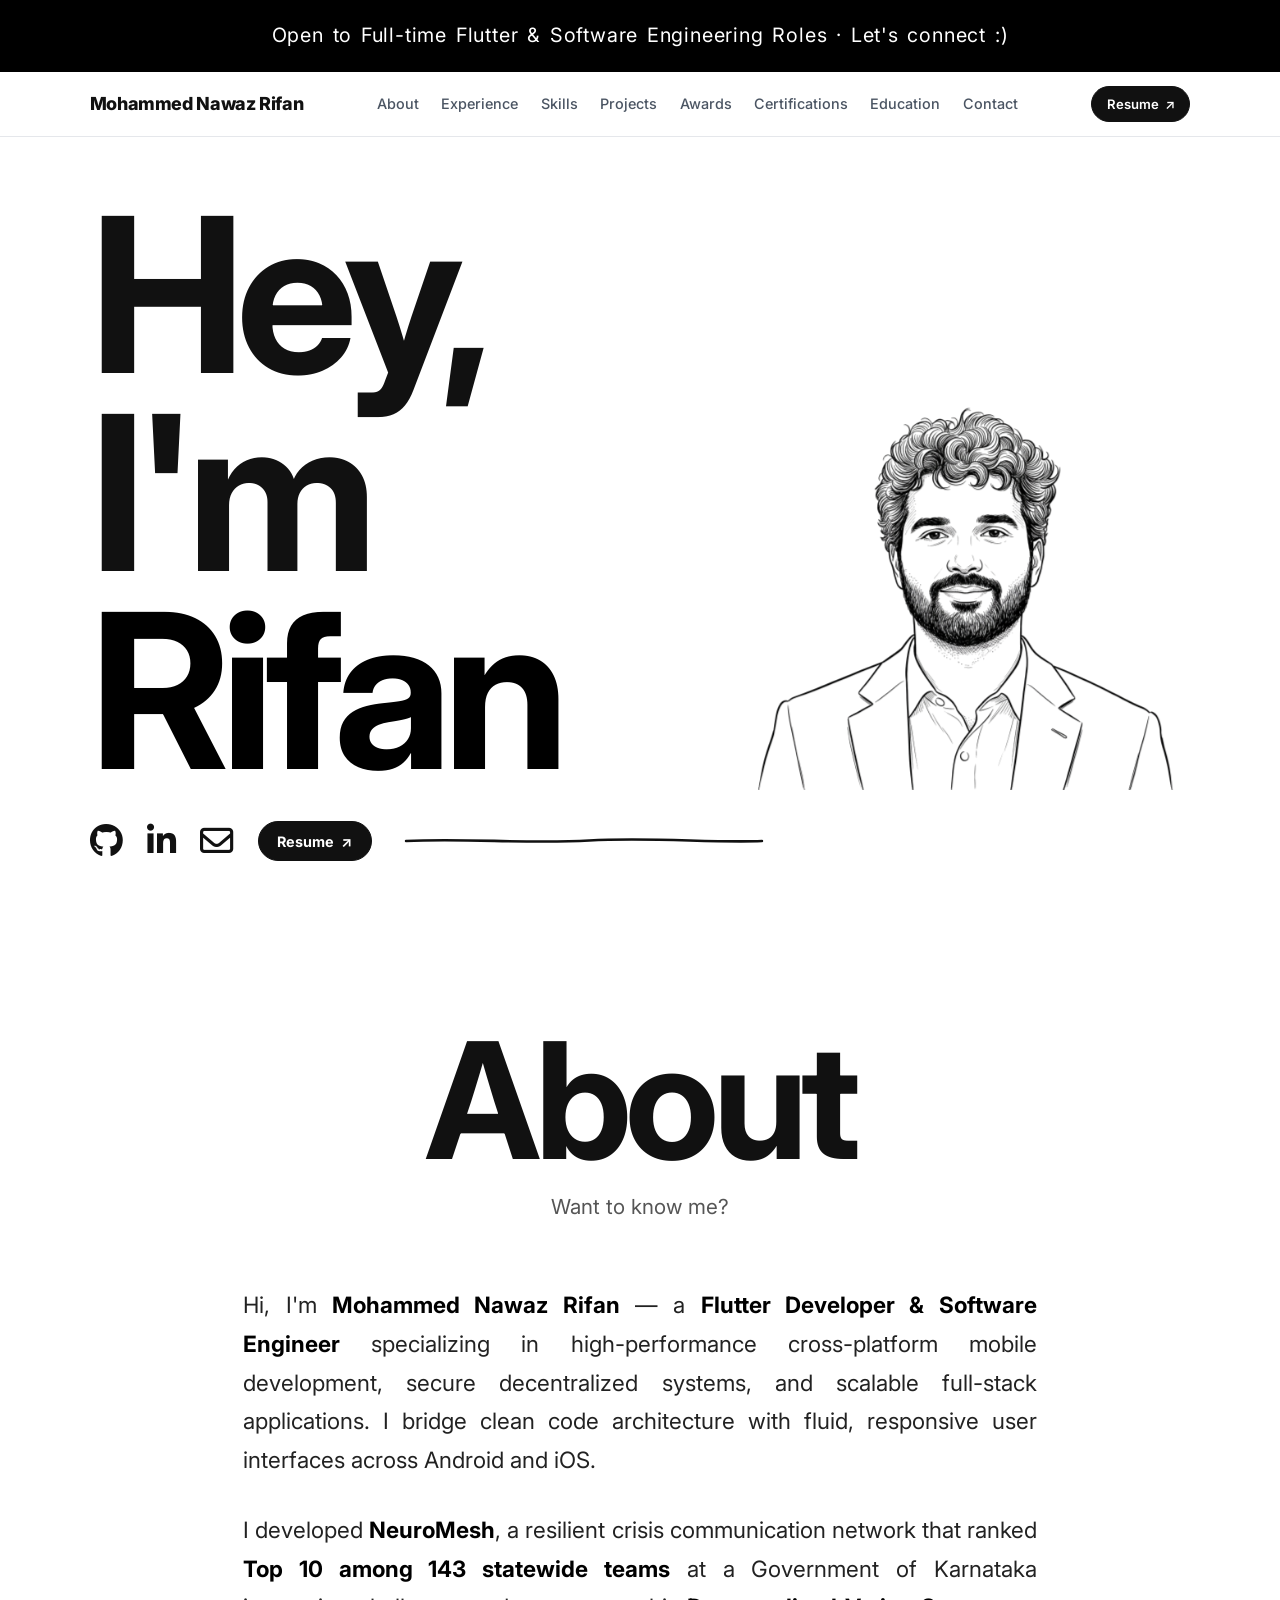
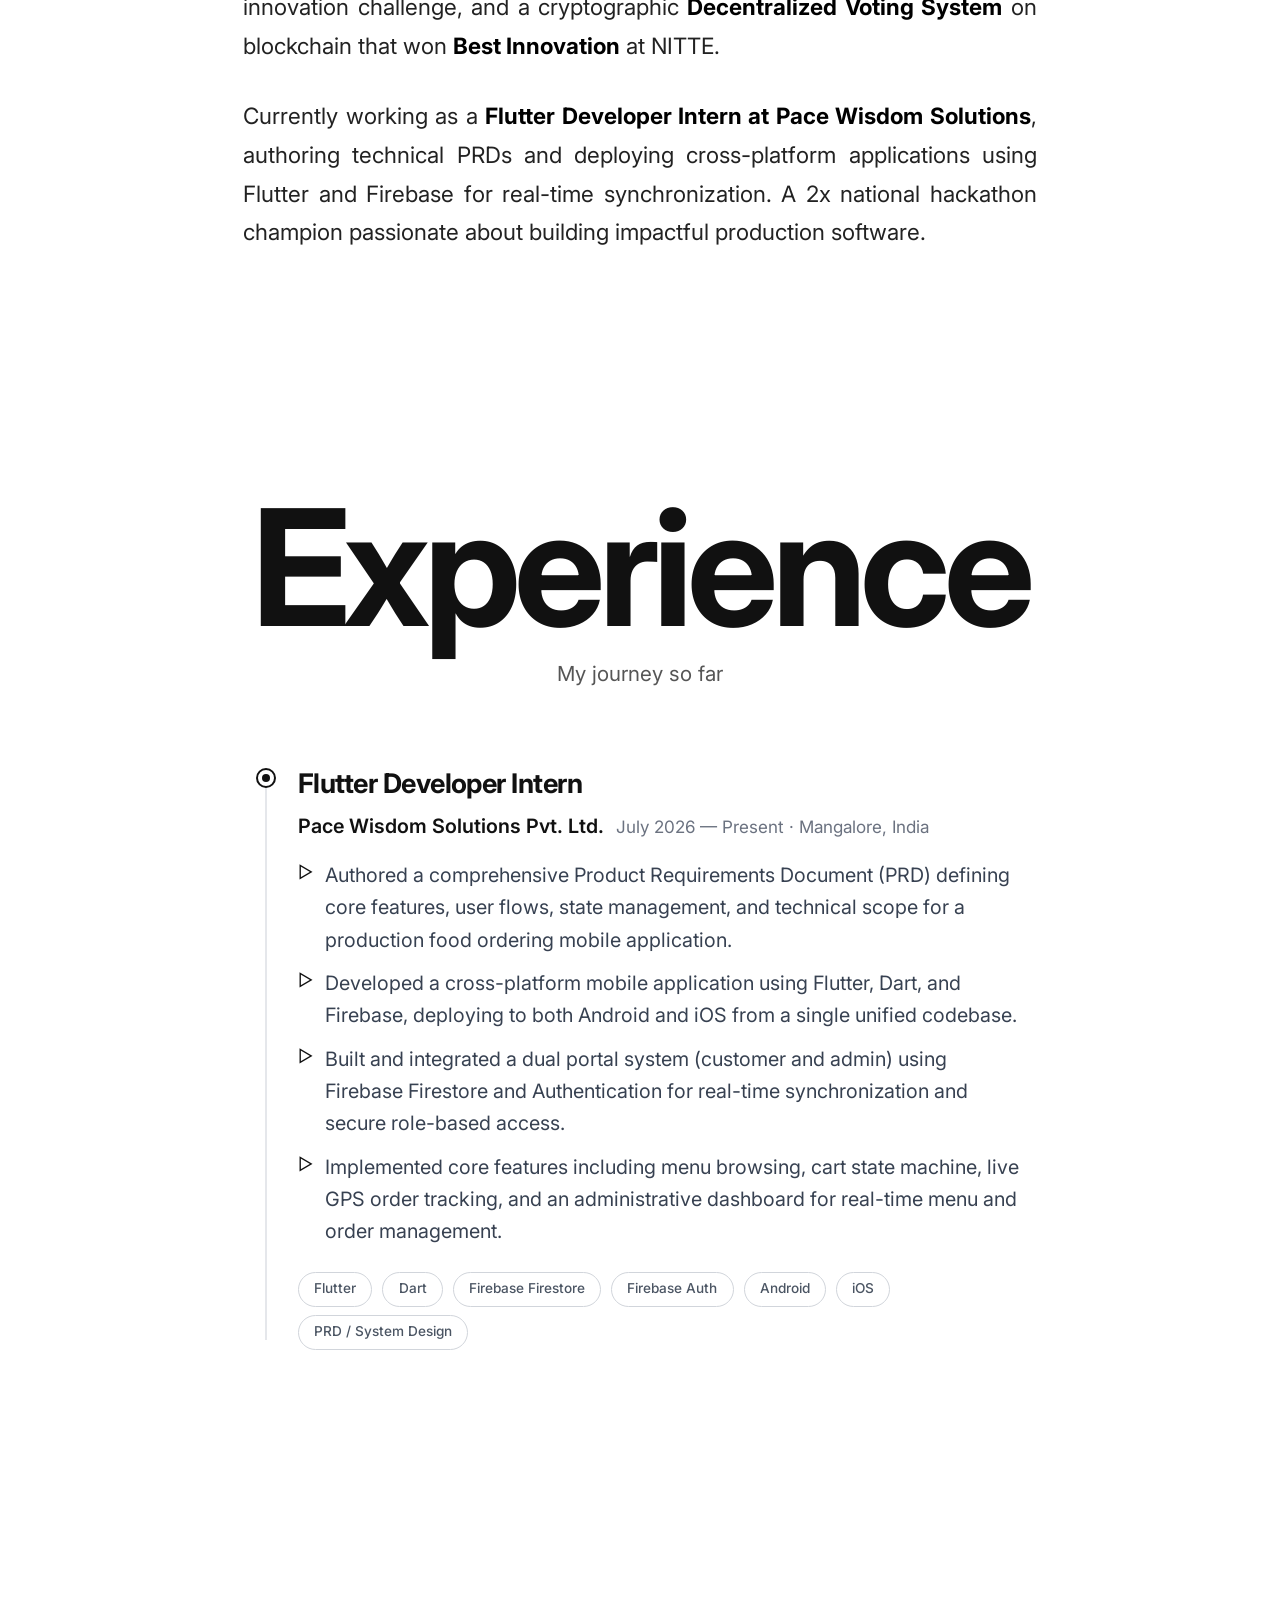
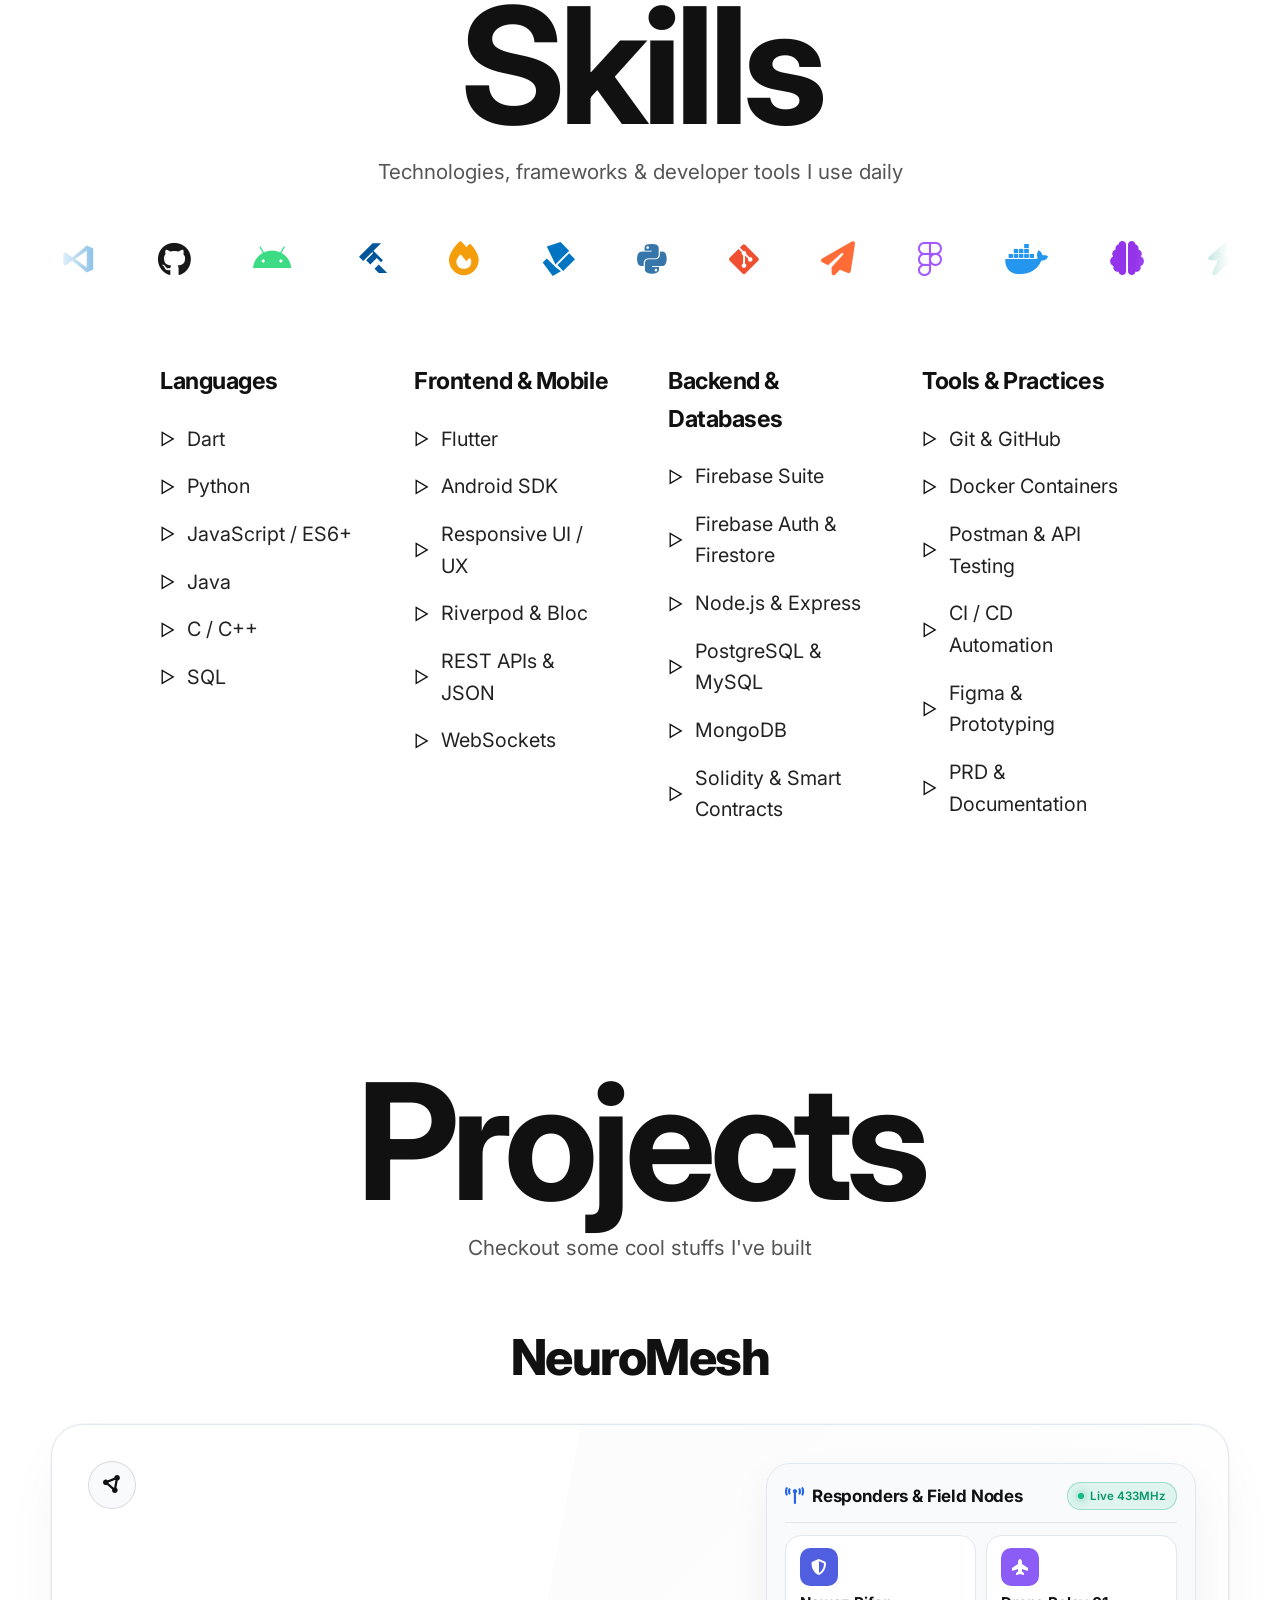
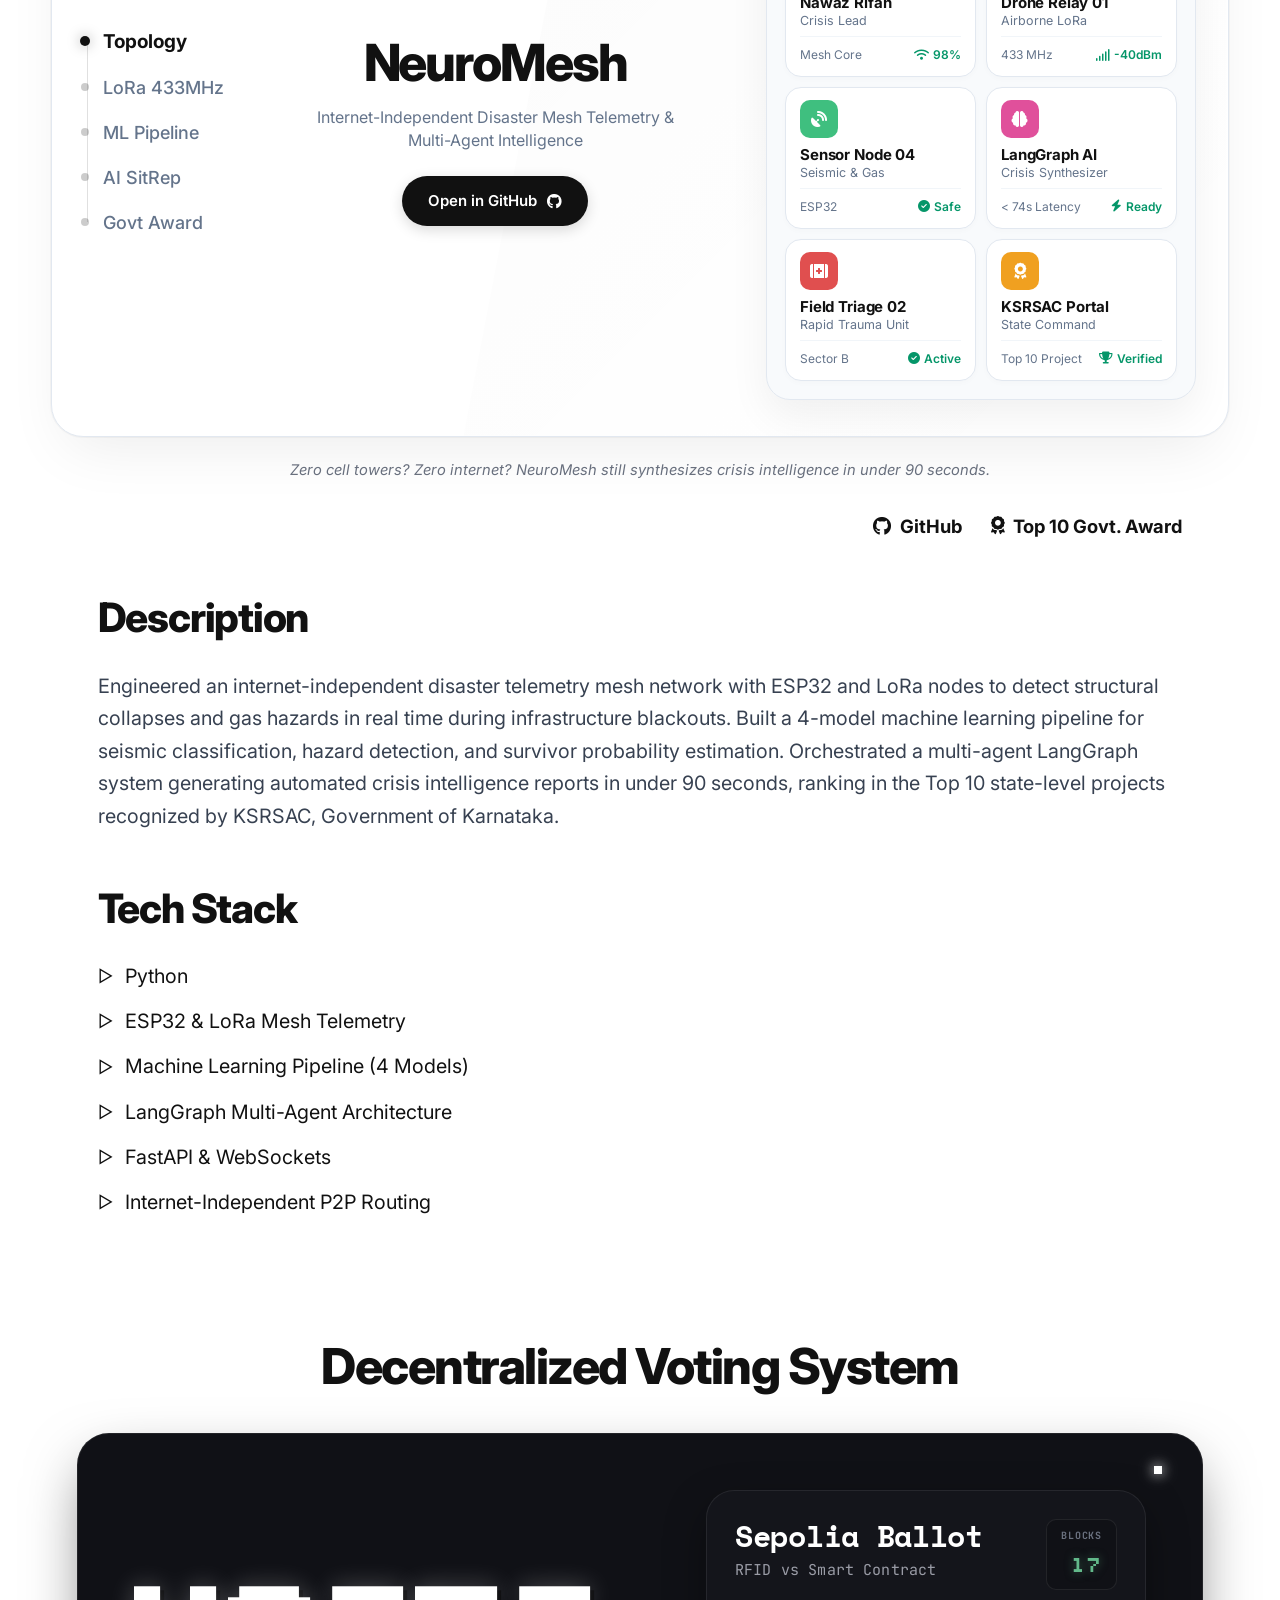
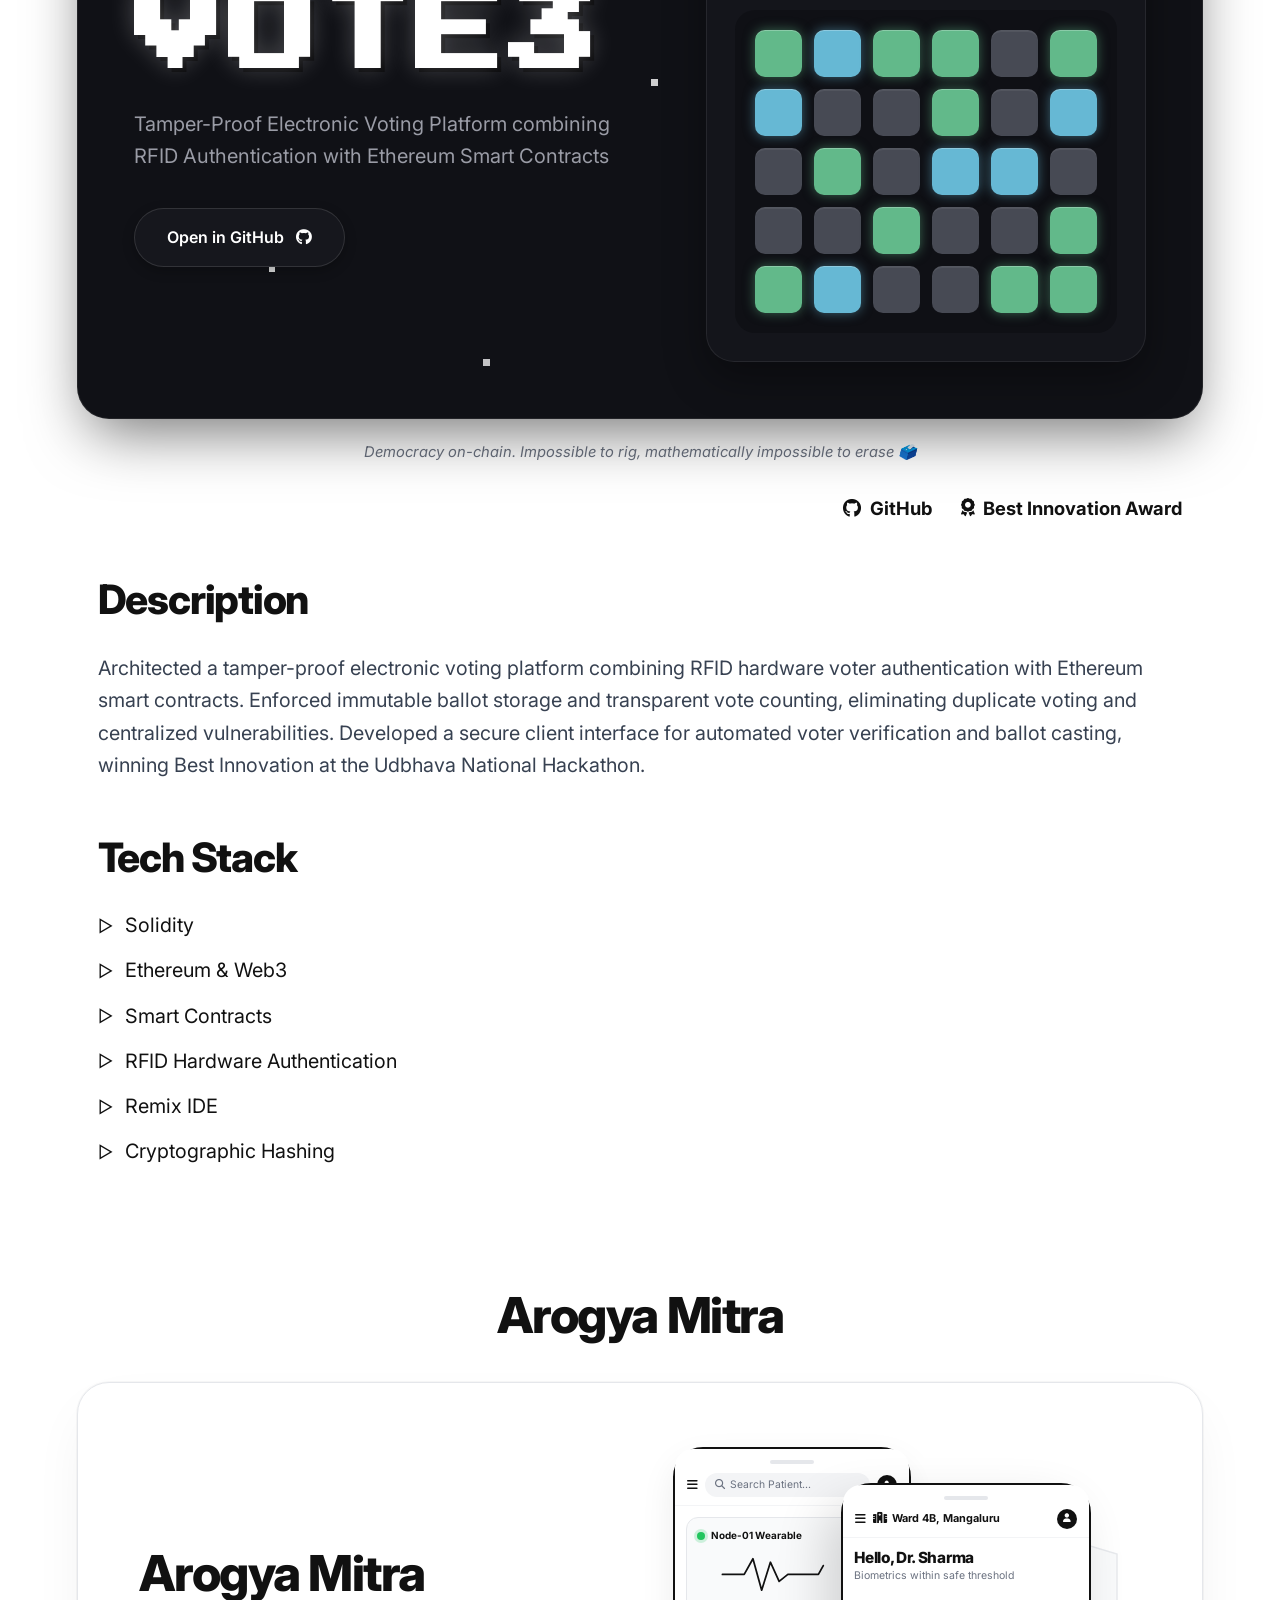
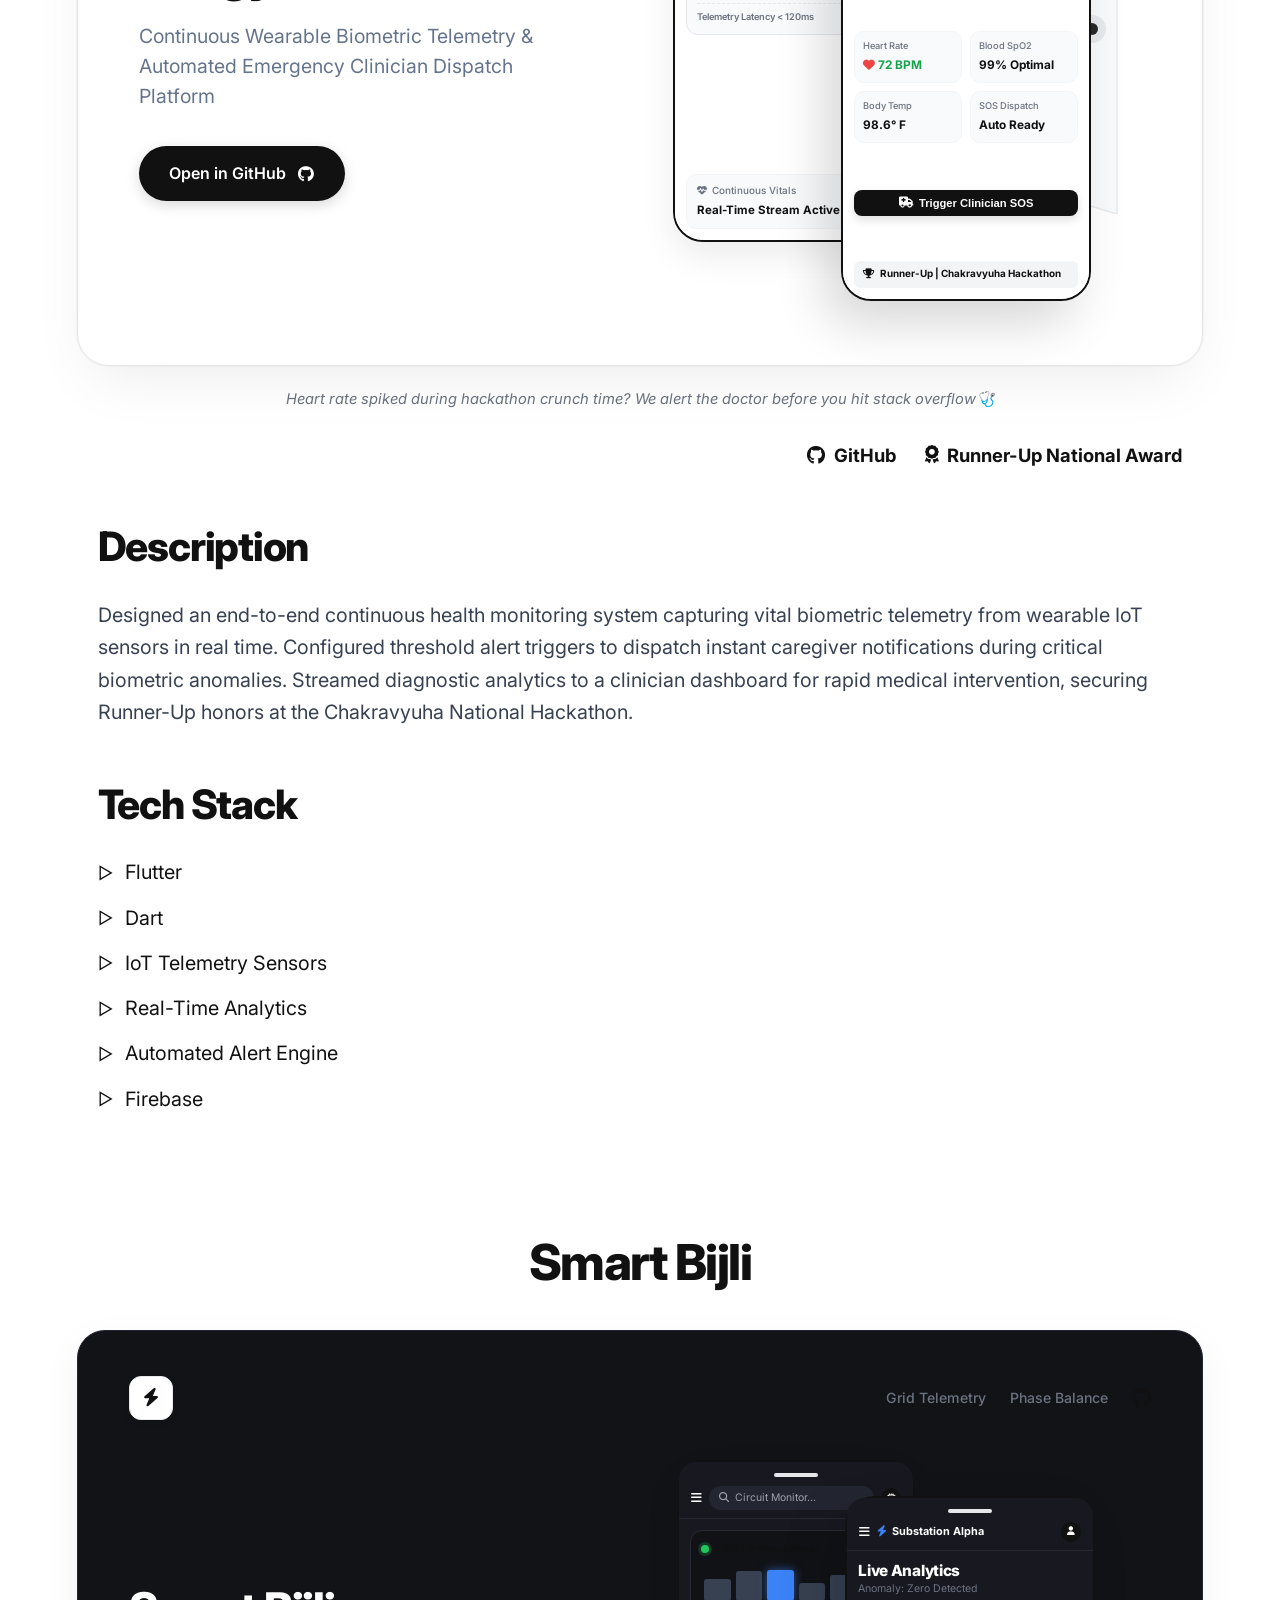
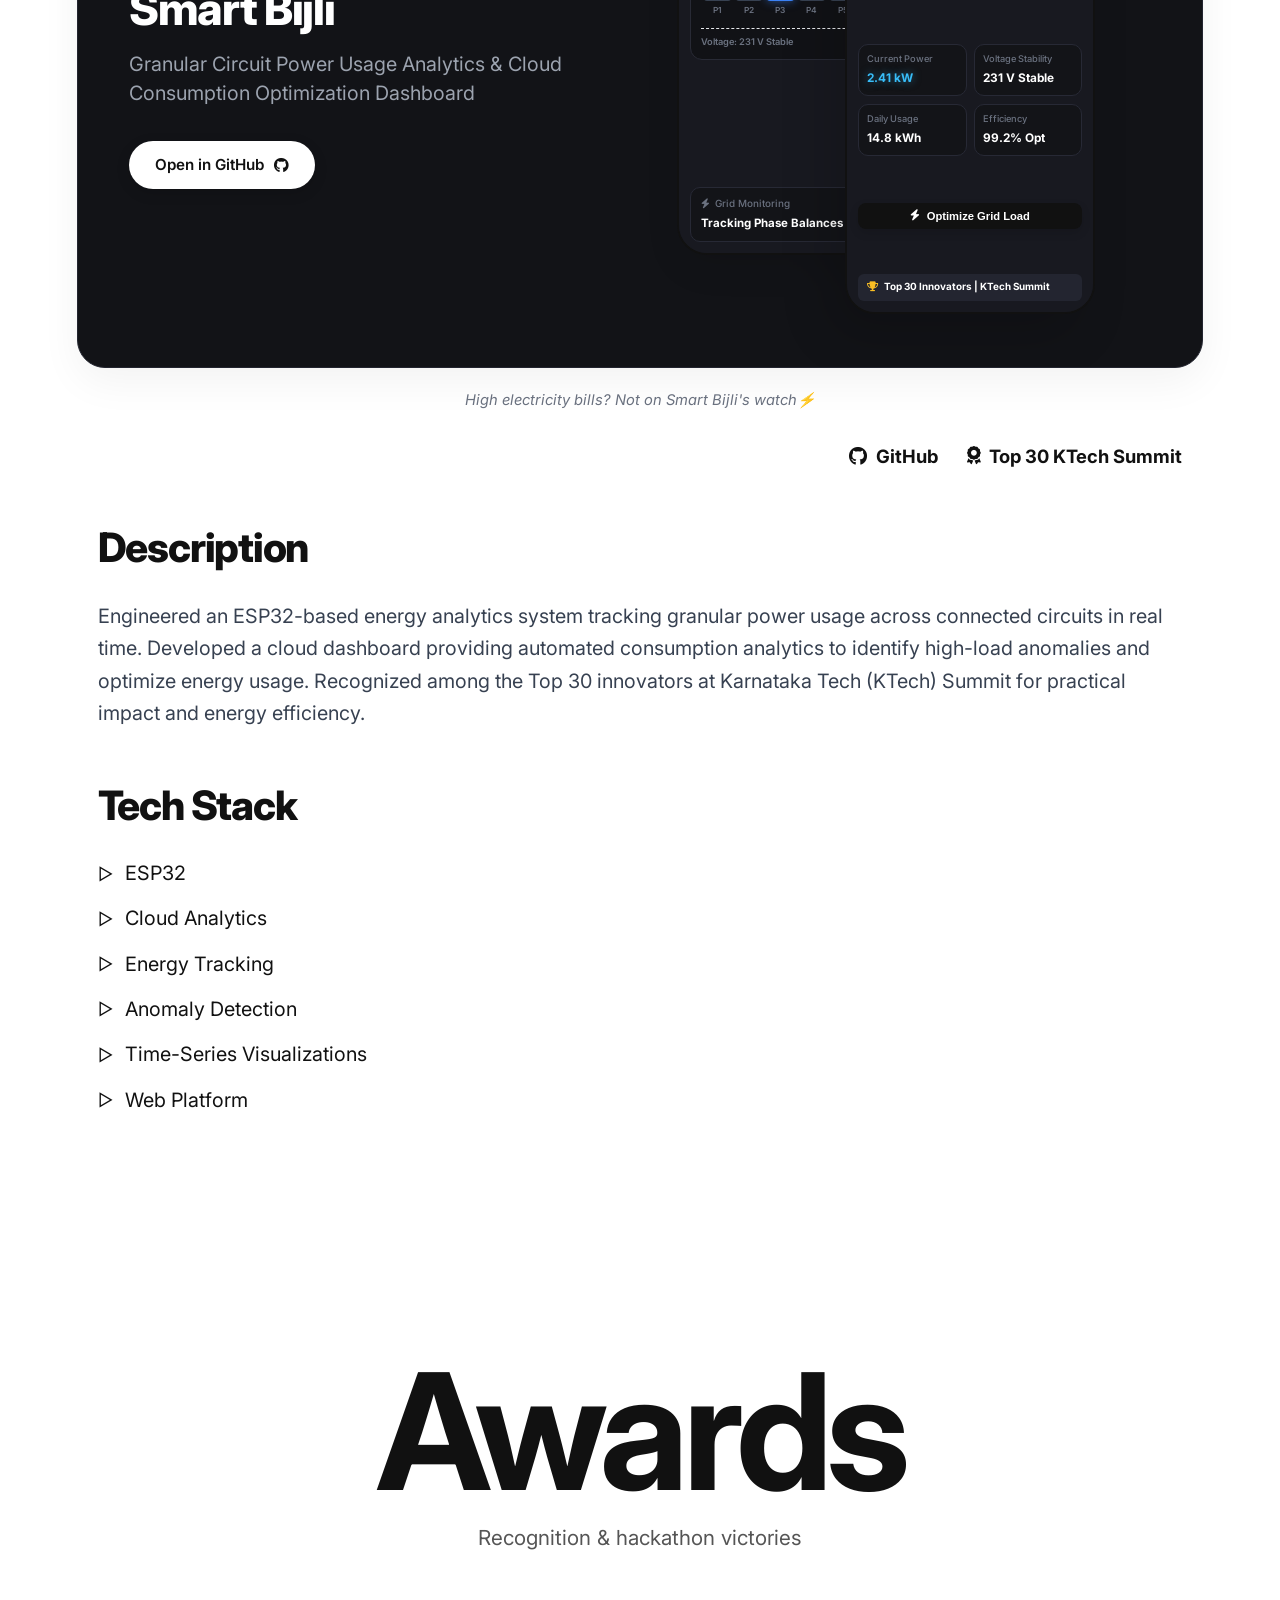
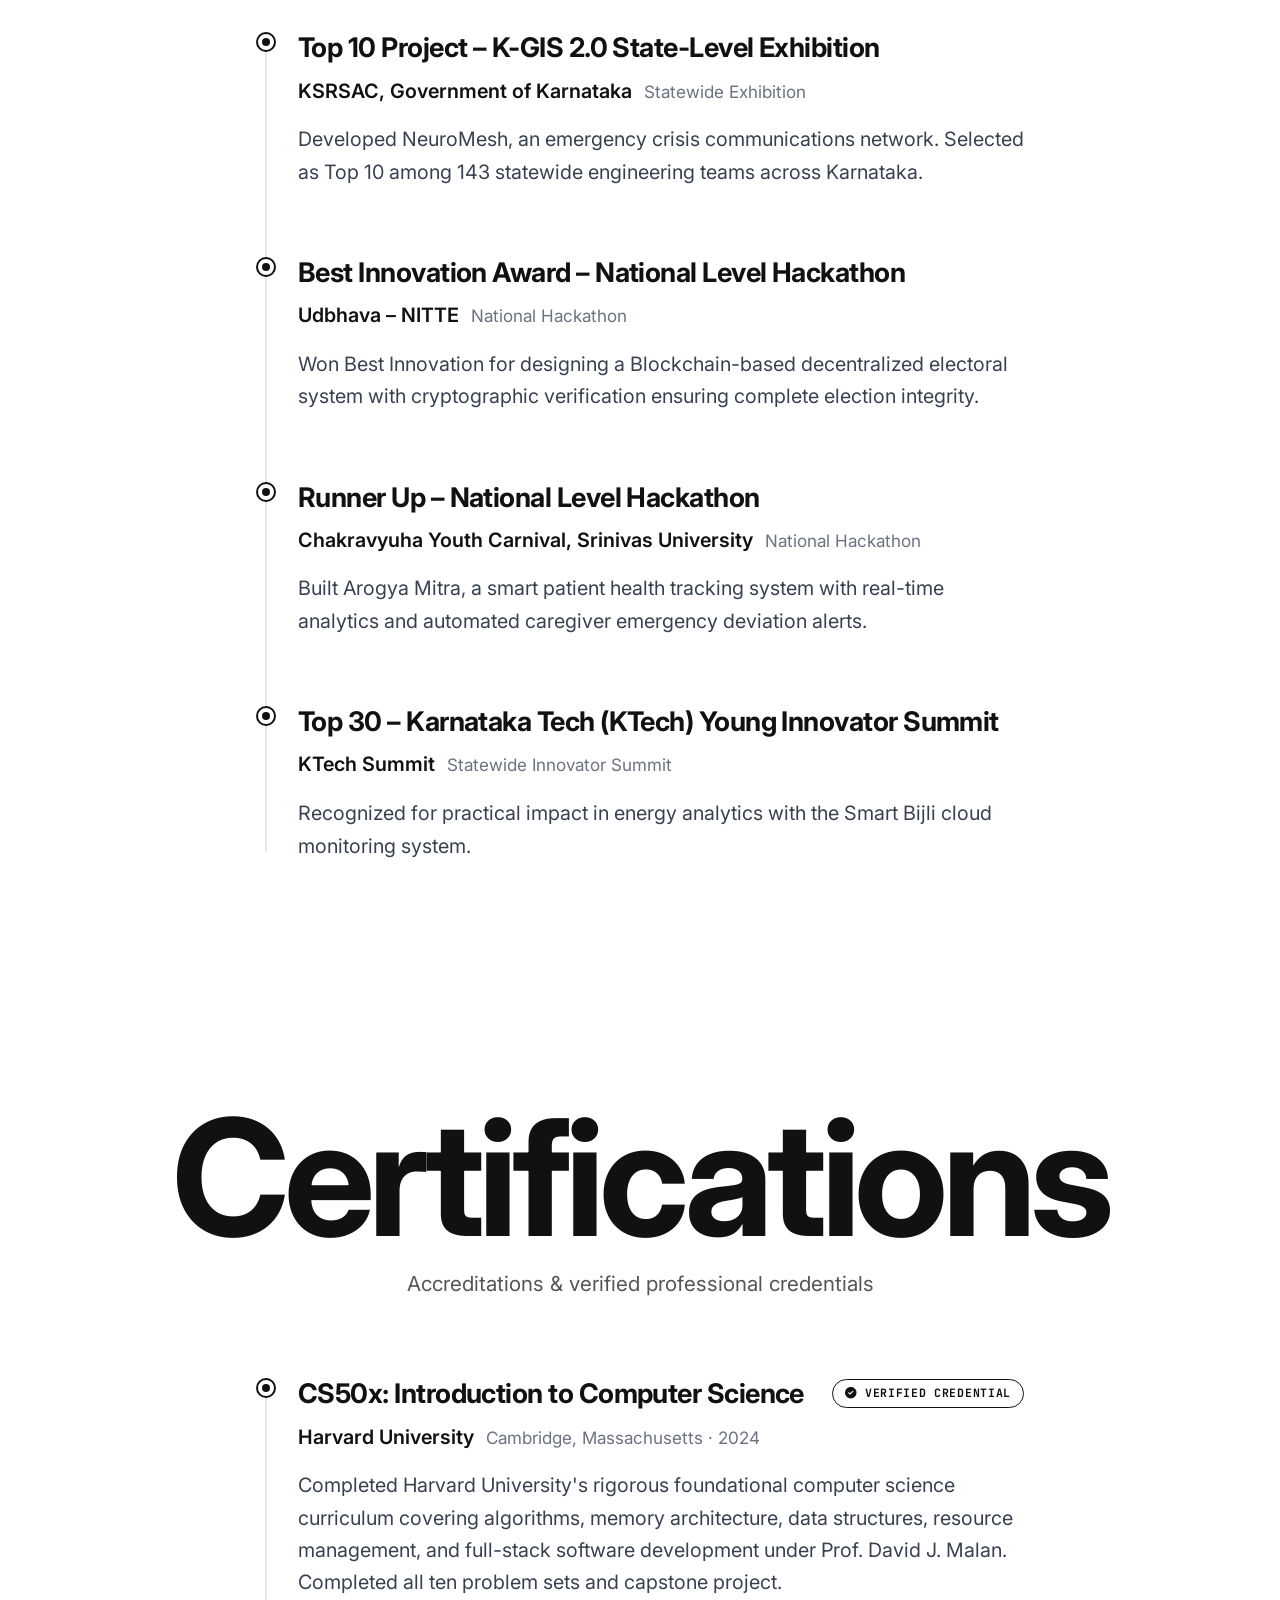
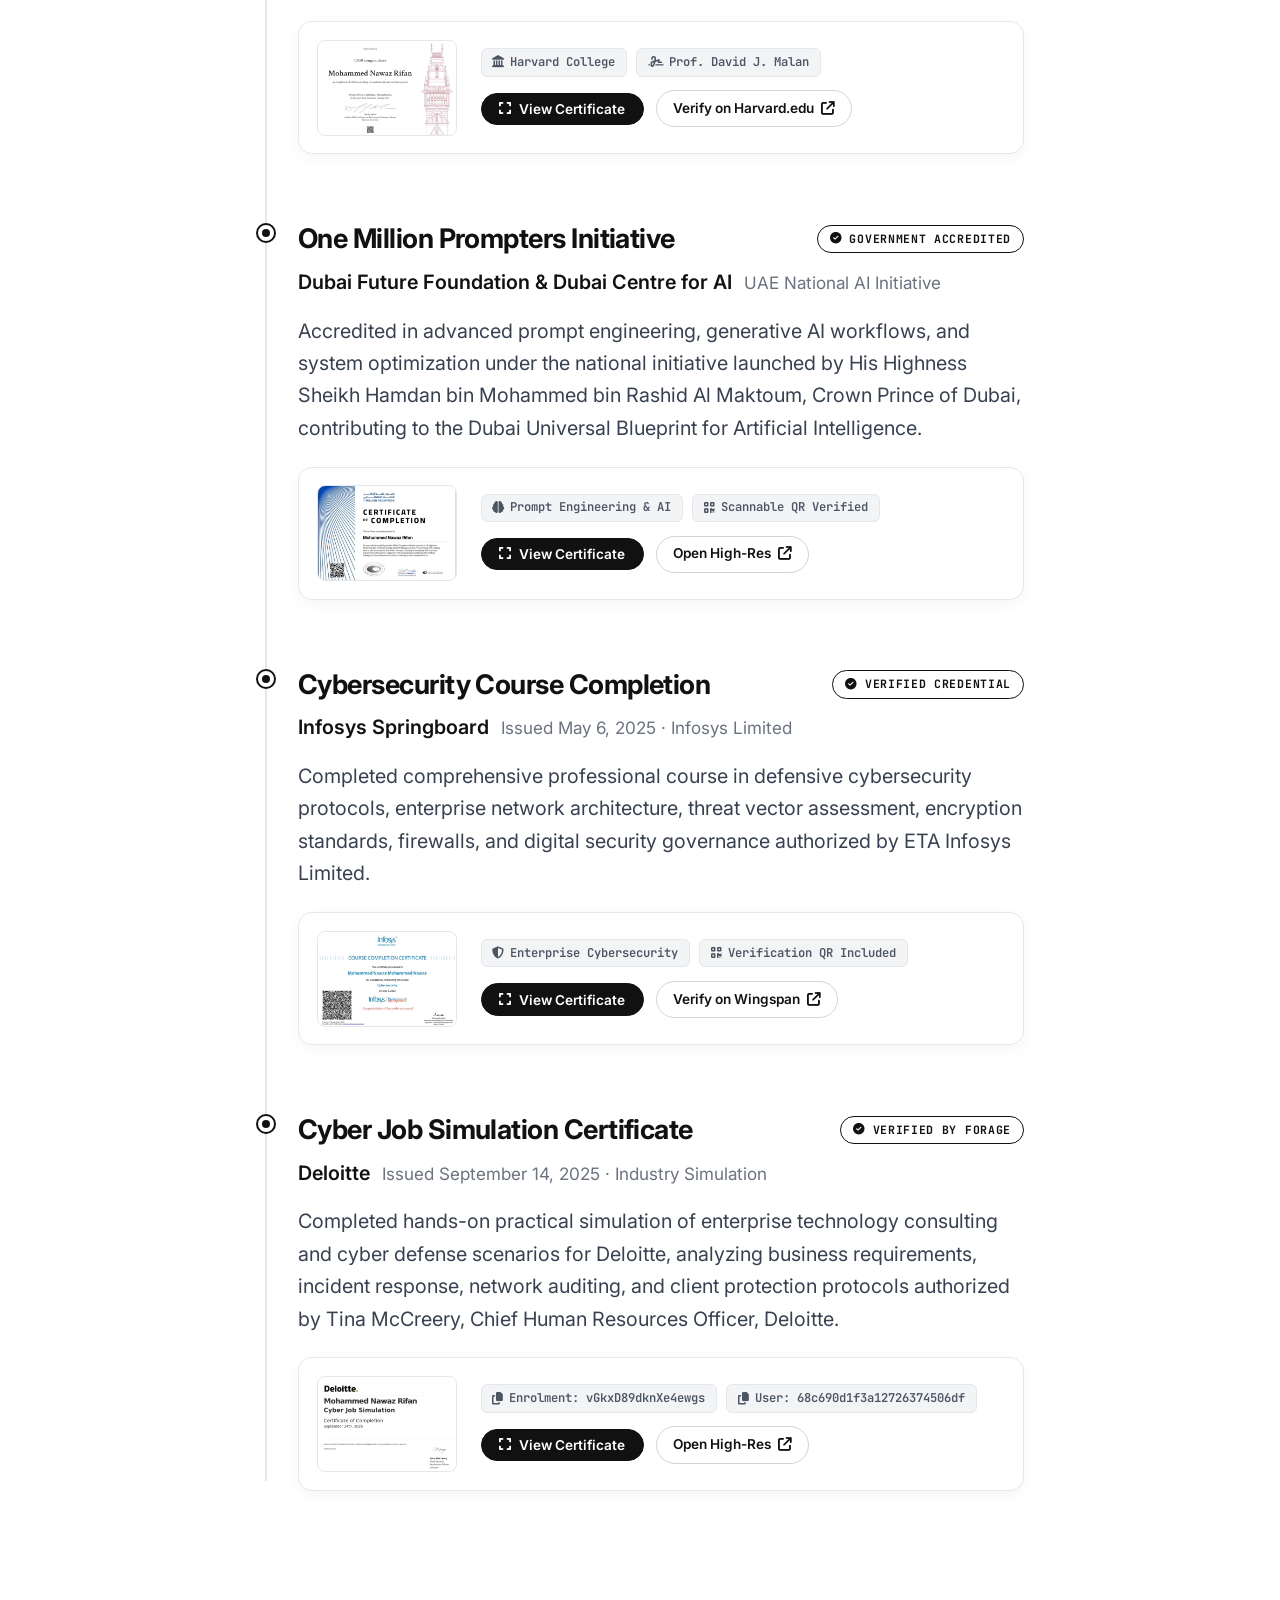
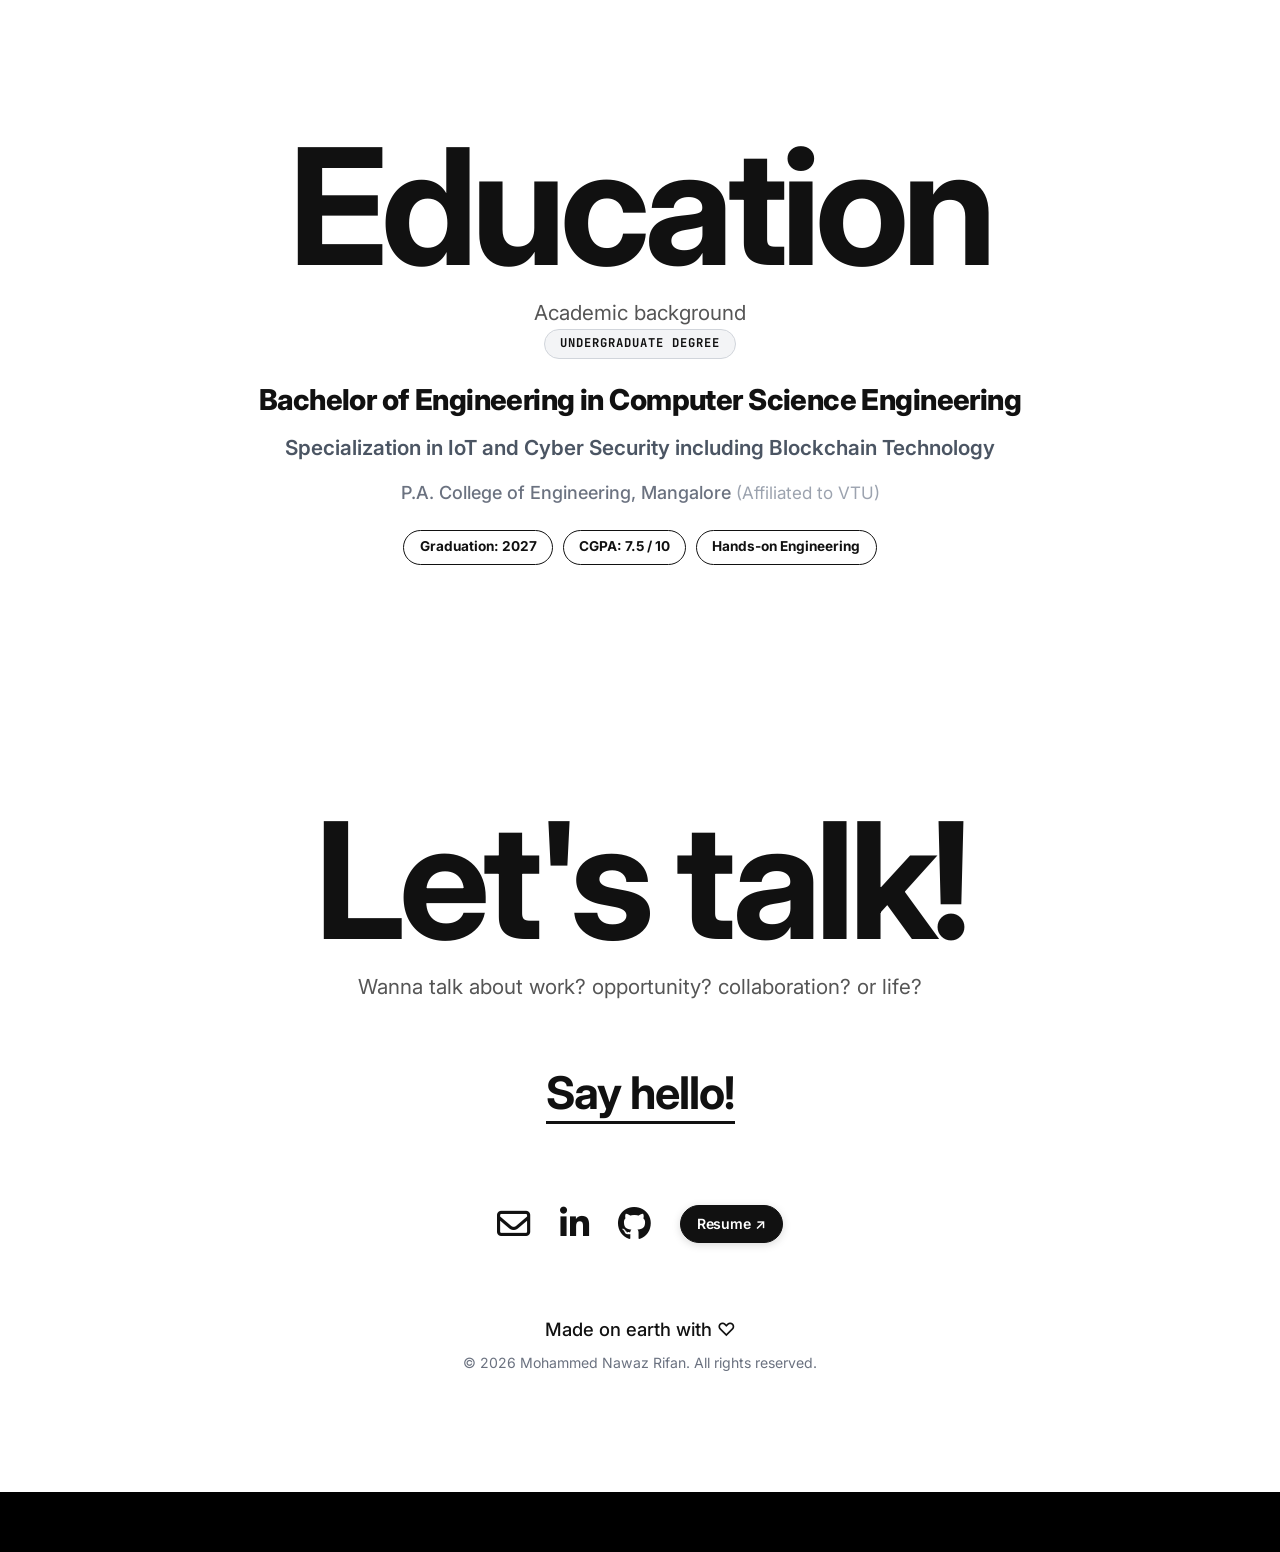
==== commit 17552169: "Add files via upload" ====
--- a/index.html
+++ b/index.html
@@ -28,7 +28,7 @@
     integrity="sha512-DTOQO9RWCH3ppGqcWaEA1BIZOC6xxalwEsw9c2QQeAIftl+Vegovlnee1c9QX4TctnWMn13TZye+giMm8e2LwA=="
     crossorigin="anonymous" referrerpolicy="no-referrer" />
 
-  <link rel="stylesheet" href="style.css?v=31">
+  <link rel="stylesheet" href="style.css?v=32">
 </head>
 
 <body>
@@ -1551,7 +1551,7 @@
     </div>
   </div>
 
-  <script src="script.js?v=31"></script>
+  <script src="script.js?v=32"></script>
 </body>
 
 </html>
--- a/style.css
+++ b/style.css
@@ -412,6 +412,28 @@
 .doodle-svg {
   width: 100%;
   height: 24px;
+  overflow: visible;
+}
+
+.doodle-svg path {
+  stroke-dasharray: 400;
+  stroke-dashoffset: 0;
+  animation: doodleSnakeWave 4.5s ease-in-out infinite alternate;
+  transform-origin: center;
+}
+
+@keyframes doodleSnakeWave {
+  0% {
+    transform: translateY(0);
+    stroke-dashoffset: 0;
+  }
+  50% {
+    transform: translateY(-2px);
+  }
+  100% {
+    transform: translateY(2px);
+    stroke-dashoffset: 28;
+  }
 }
 
 /* ==========================================================================
@@ -3422,19 +3444,48 @@
     margin-top: 1.5rem !important;
   }
 
-  /* Tools slider: remove gradient mask on mobile to eliminate WebKit scroll stutter */
+  /* Tools slider: Active, smooth continuous marquee on mobile */
   .tools-icons-slider {
-    mask-image: none !important;
-    -webkit-mask-image: none !important;
-    margin: 1.8rem auto 1.2rem auto !important;
+    width: 100% !important;
+    max-width: 100% !important;
+    overflow: hidden !important;
+    display: flex !important;
+    padding: 12px 0 !important;
+    margin: 1.5rem auto 1.2rem auto !important;
+    position: relative !important;
+    mask-image: linear-gradient(90deg, transparent 0%, #000 6%, #000 94%, transparent 100%) !important;
+    -webkit-mask-image: linear-gradient(90deg, transparent 0%, #000 6%, #000 94%, transparent 100%) !important;
   }
 
   .tools-icons-track {
-    transform: translate3d(0, 0, 0) !important;
-  }
-
+    display: flex !important;
+    width: max-content !important;
+    animation: iconsScrollLeft 30s linear infinite !important;
+    will-change: transform !important;
+  }
+
+  /* Doodle Snake Line in Hero: Centered and dynamic undulating wave on mobile */
   .doodle-line-wrap {
-    display: none;
+    display: flex !important;
+    align-items: center !important;
+    justify-content: center !important;
+    width: 100% !important;
+    max-width: 220px !important;
+    height: 18px !important;
+    margin: 0.8rem auto 0 auto !important;
+    flex-basis: 100% !important;
+    opacity: 0.85 !important;
+  }
+
+  .doodle-line-wrap .doodle-svg {
+    width: 100% !important;
+    height: 100% !important;
+    overflow: visible !important;
+  }
+
+  .doodle-line-wrap .doodle-svg path {
+    stroke-dasharray: 400 !important;
+    animation: doodleSnakeWave 4s ease-in-out infinite alternate !important;
   }
 
   .skills-columns-grid {
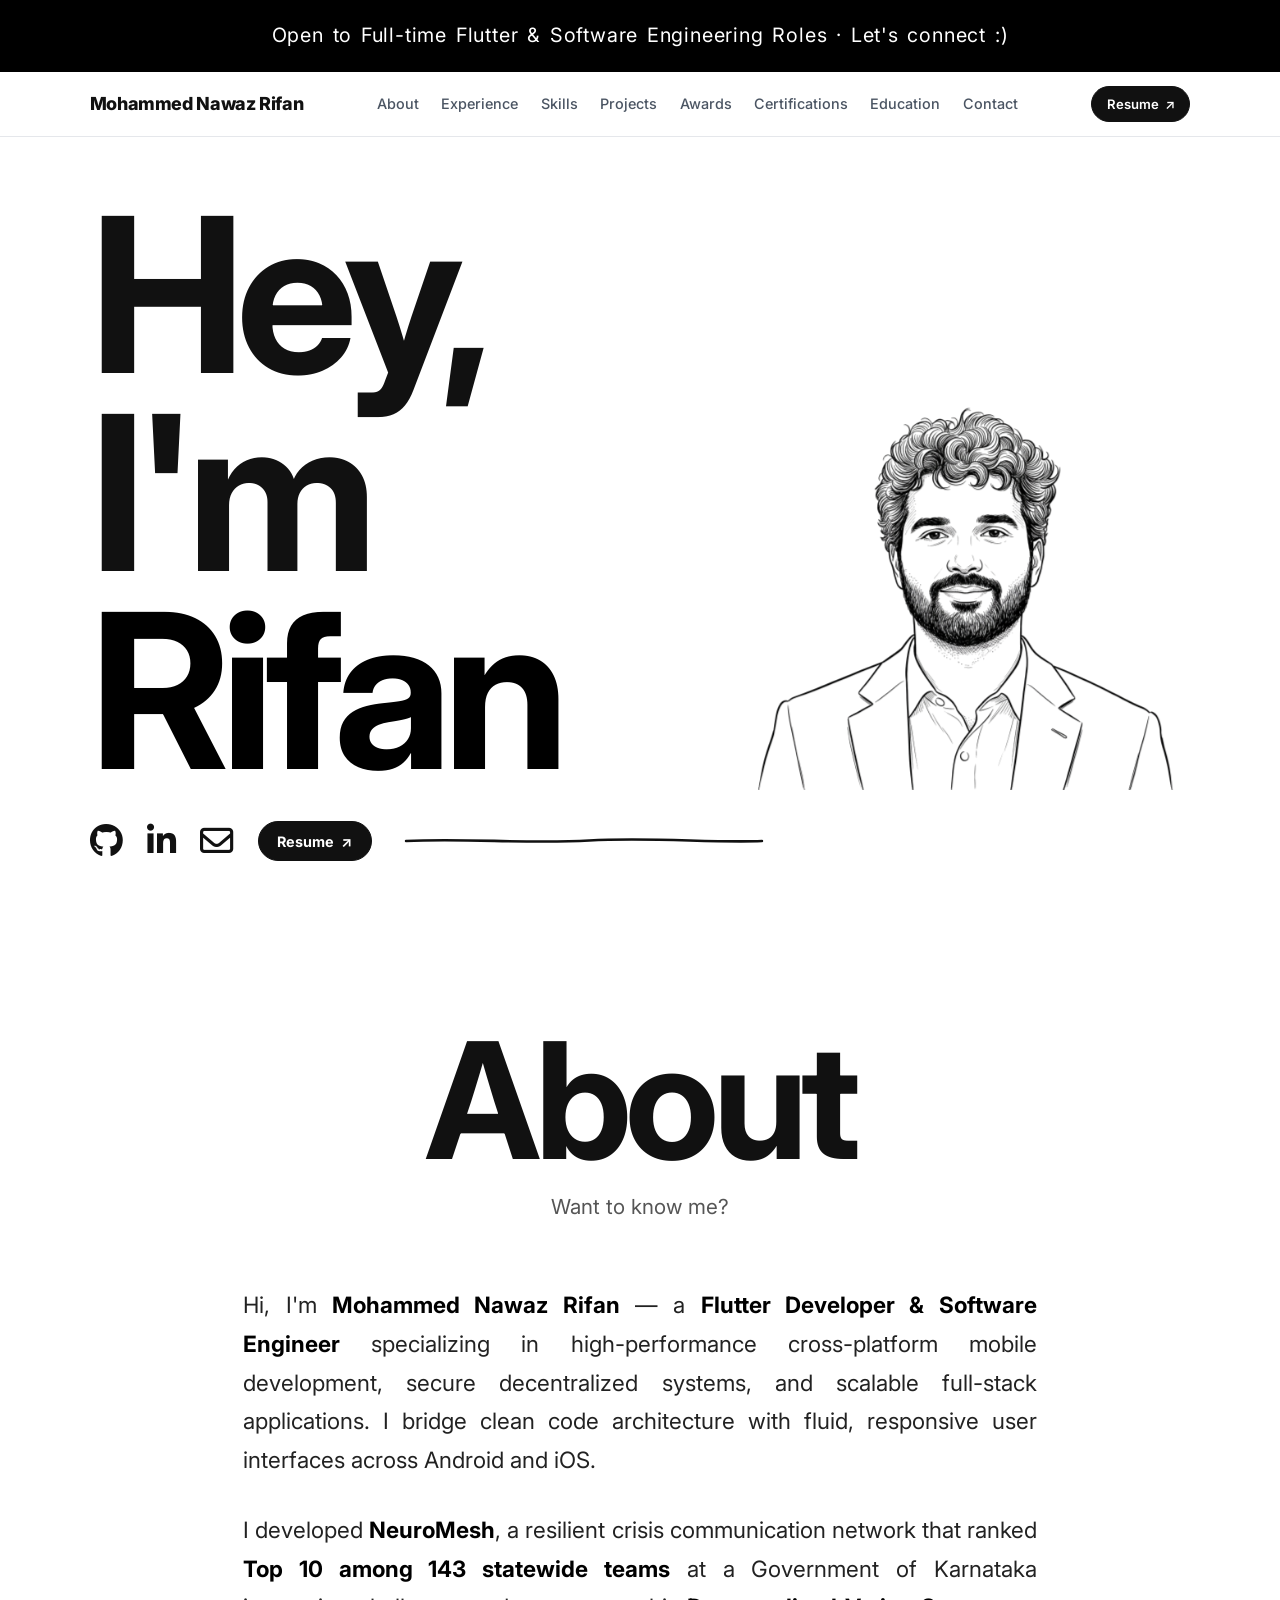
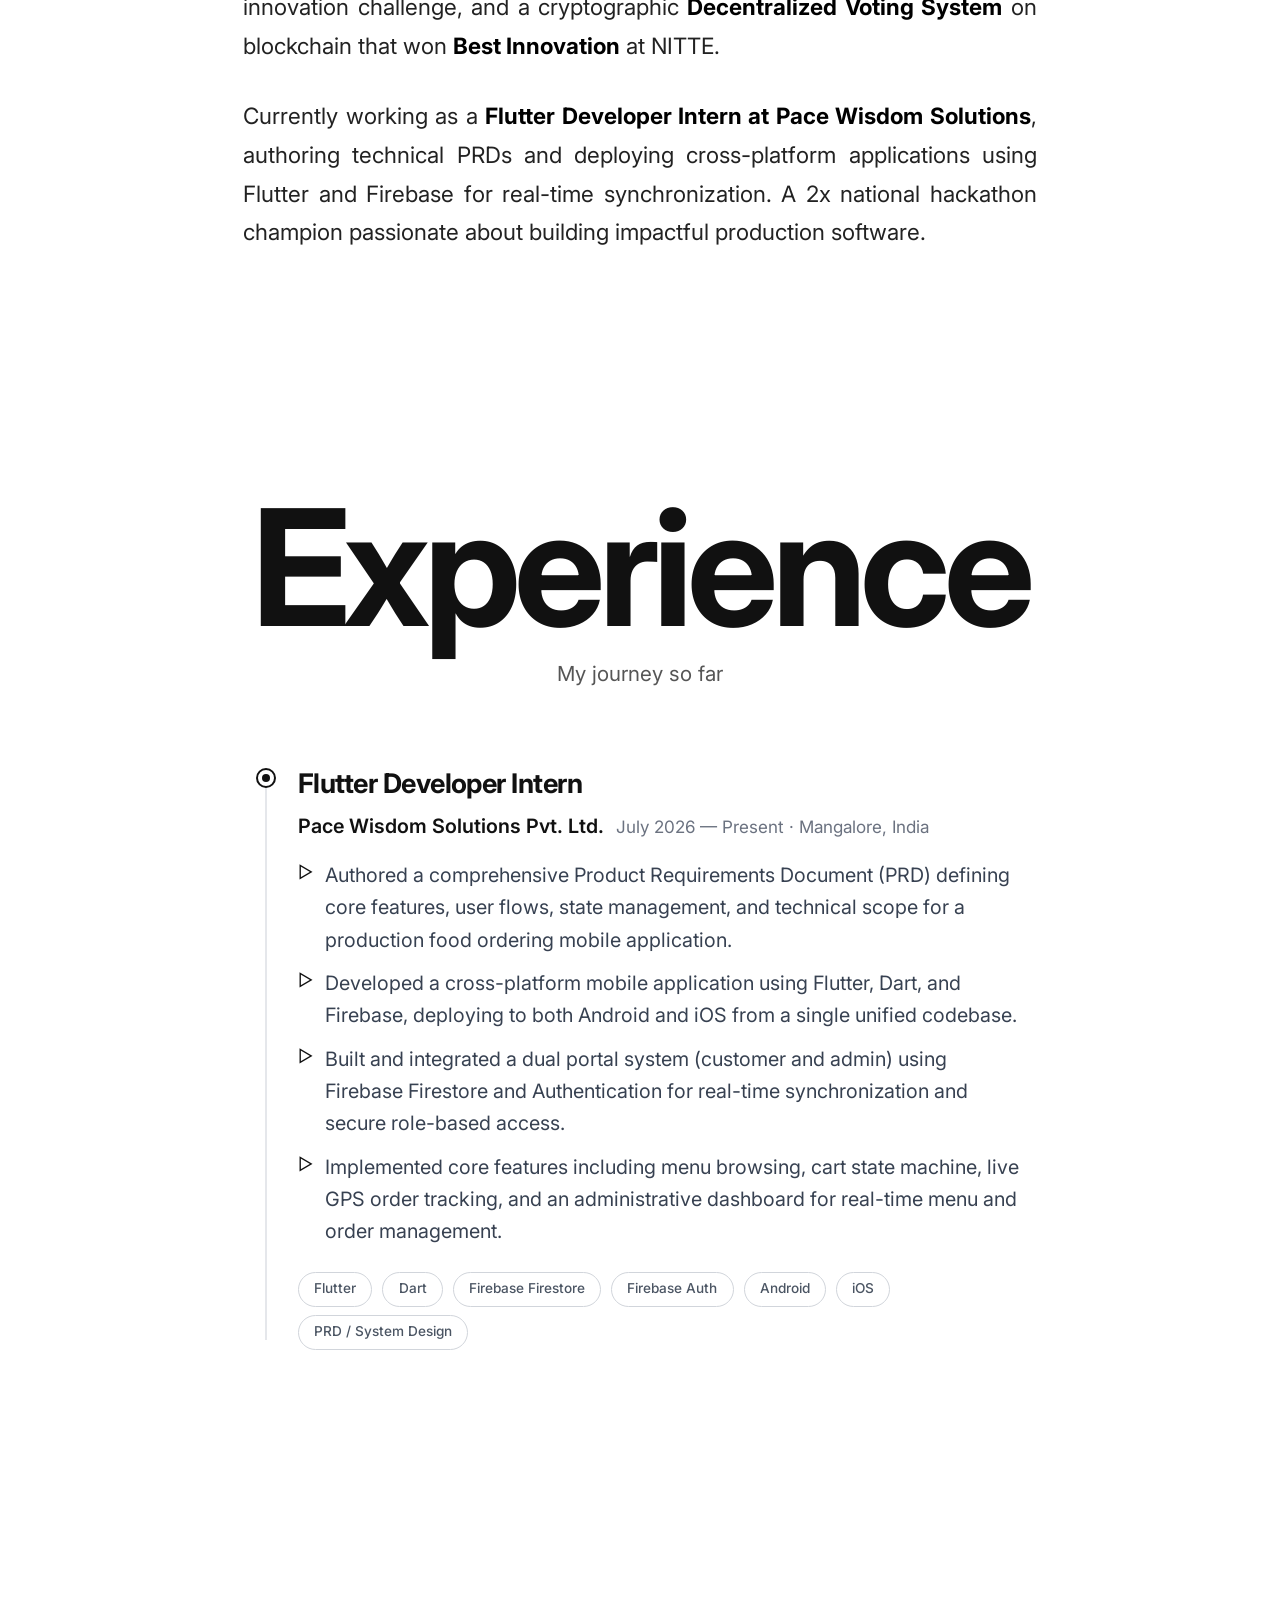
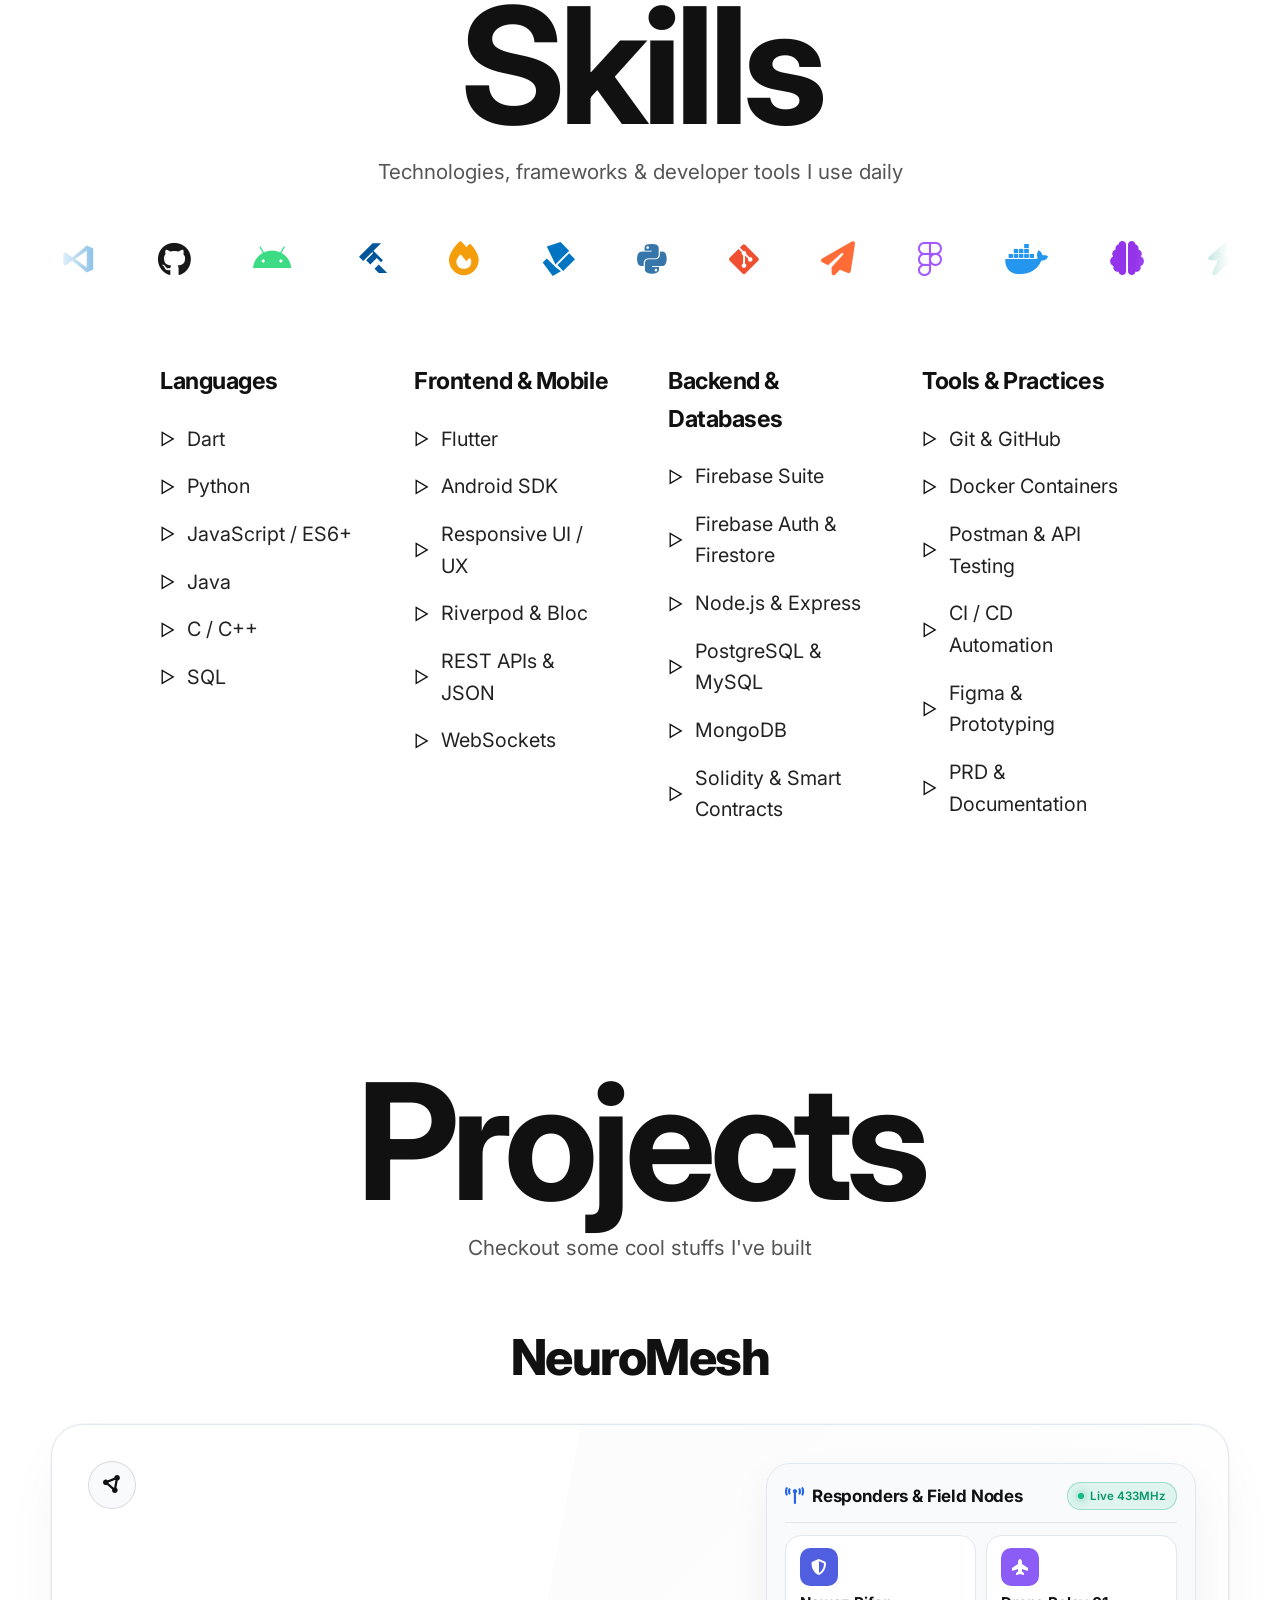
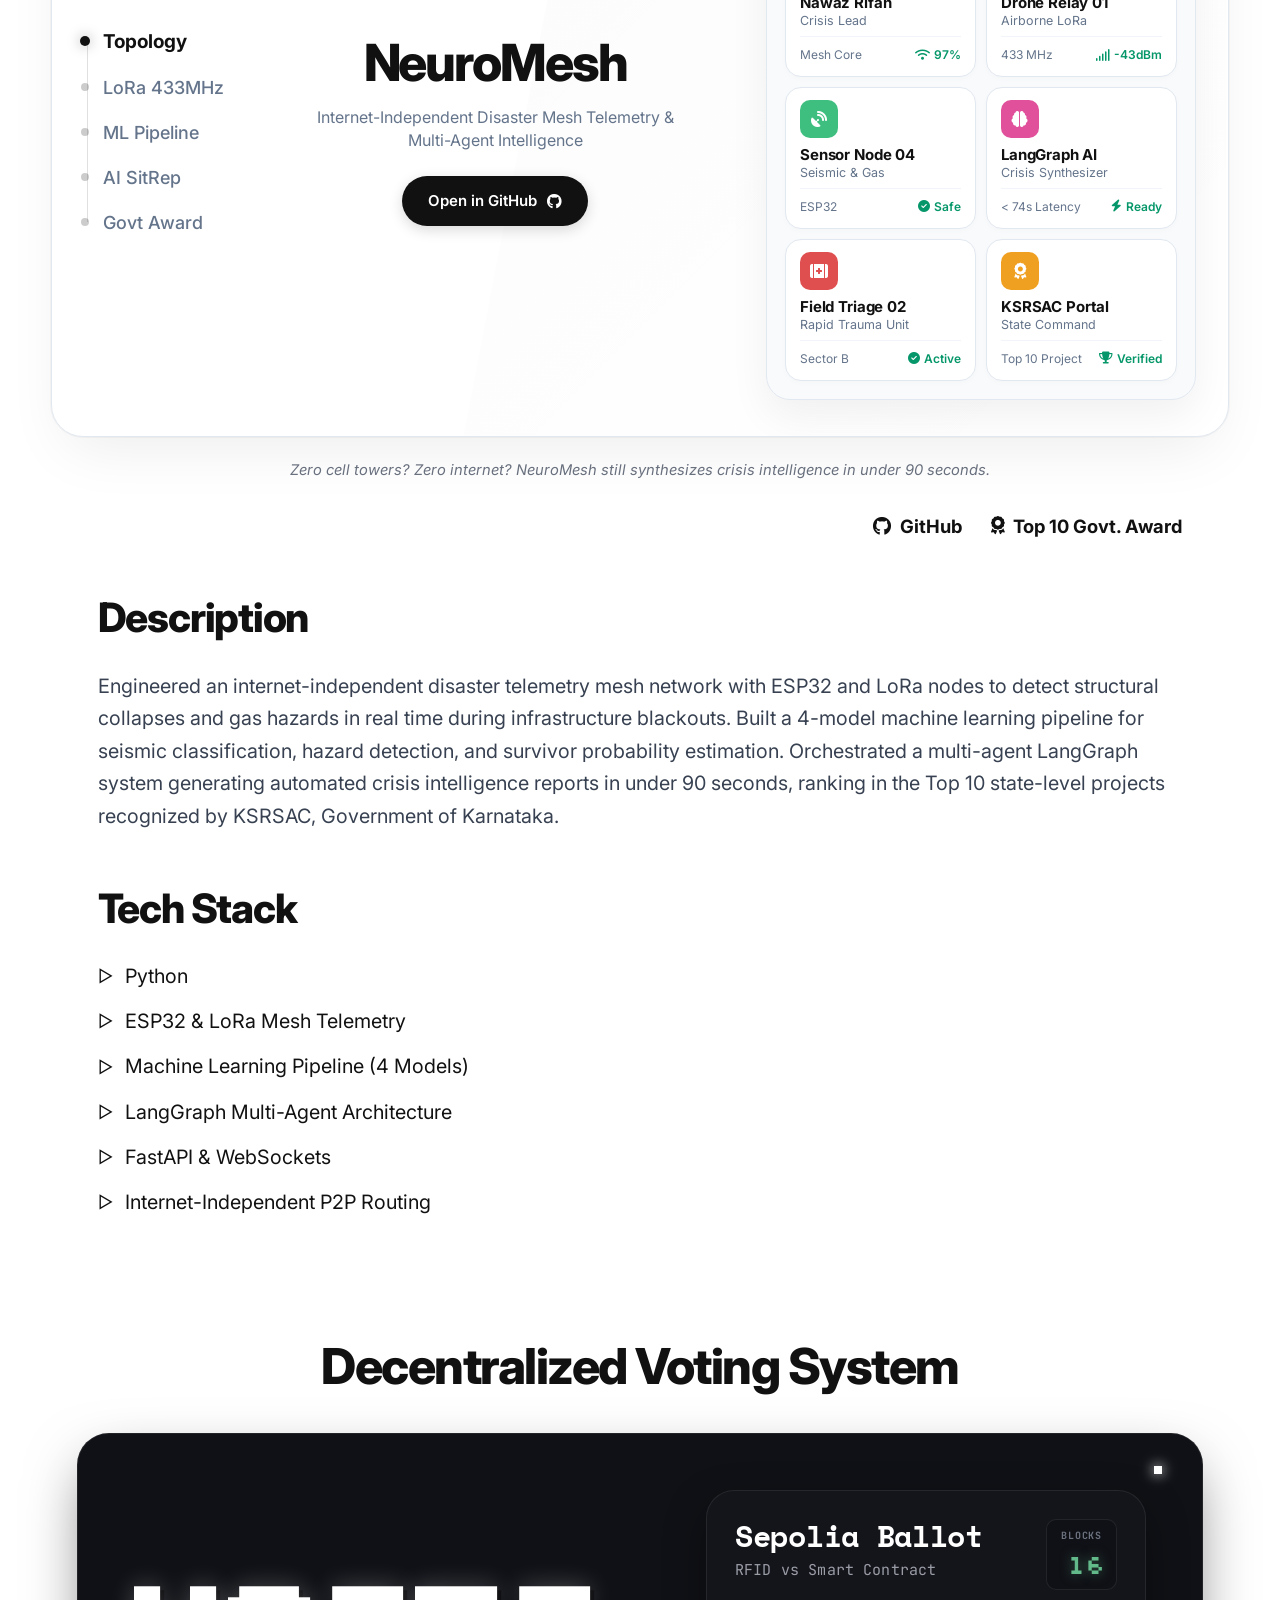
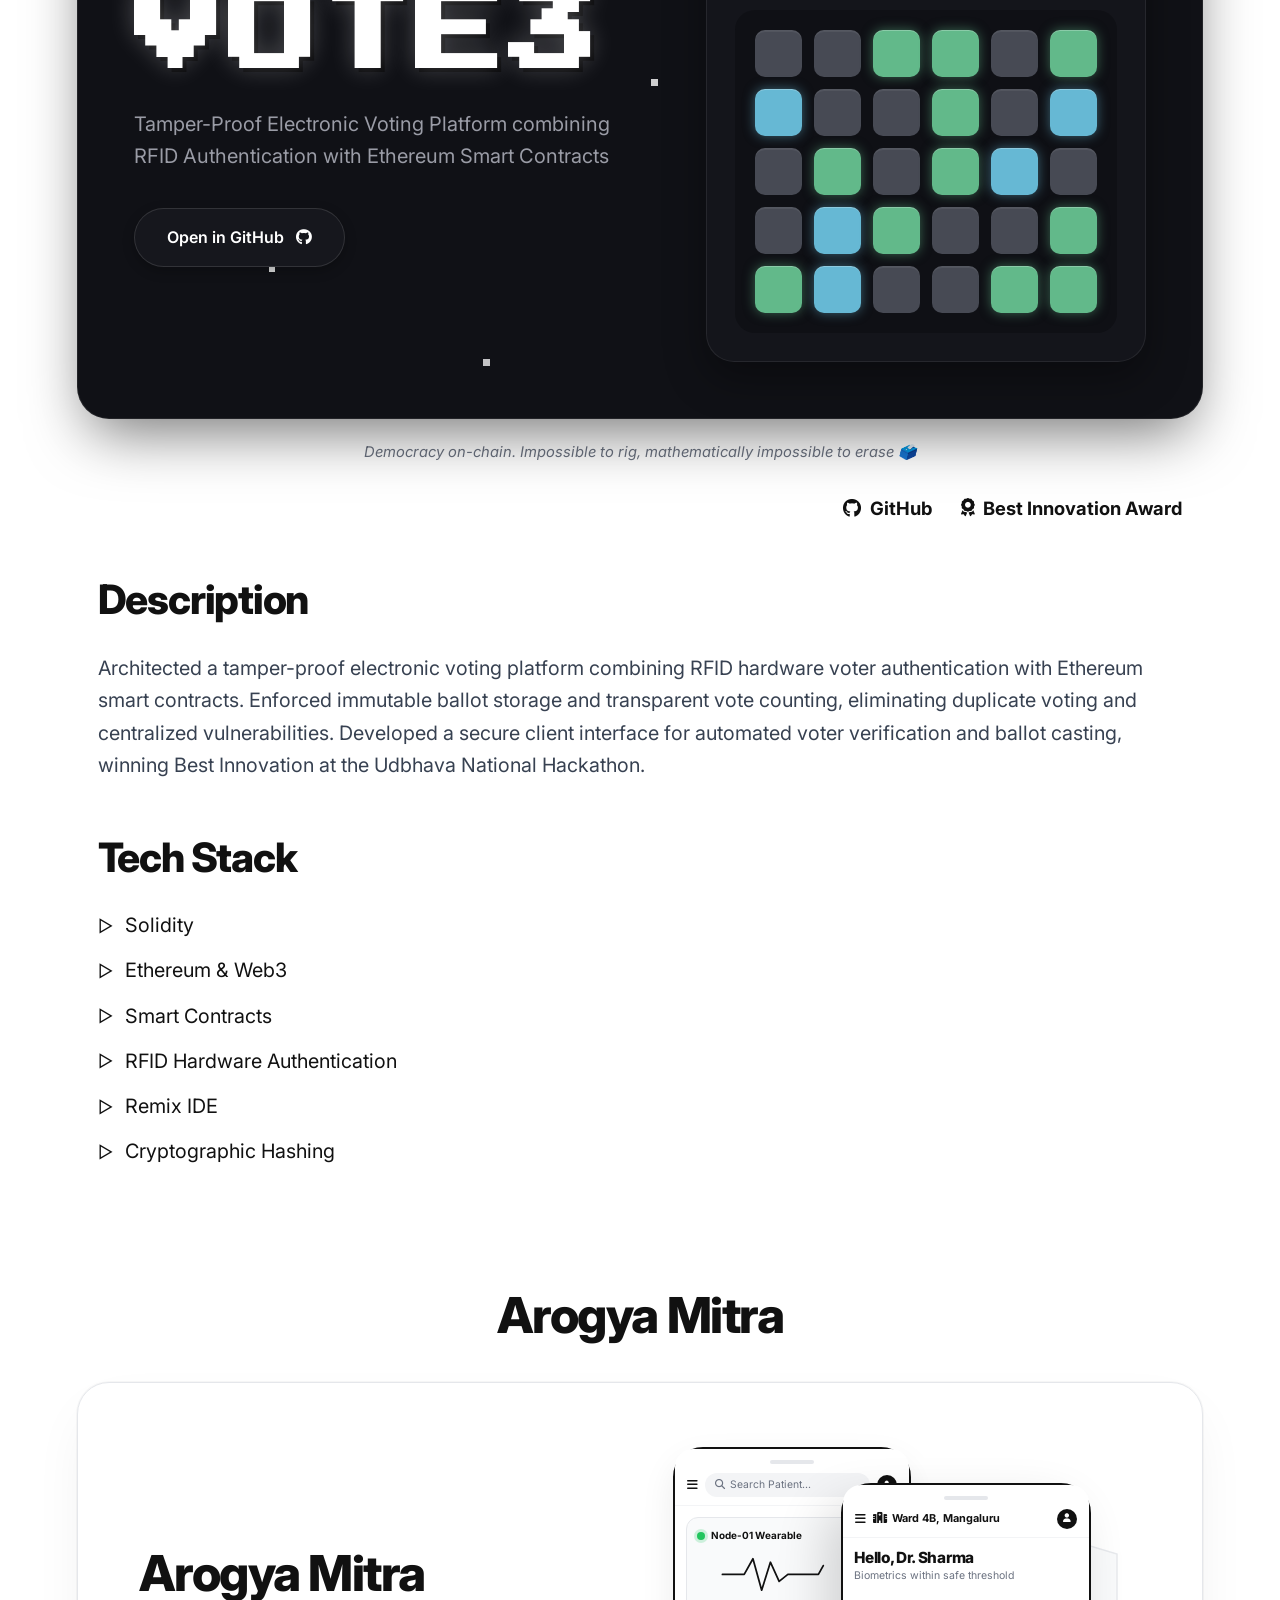
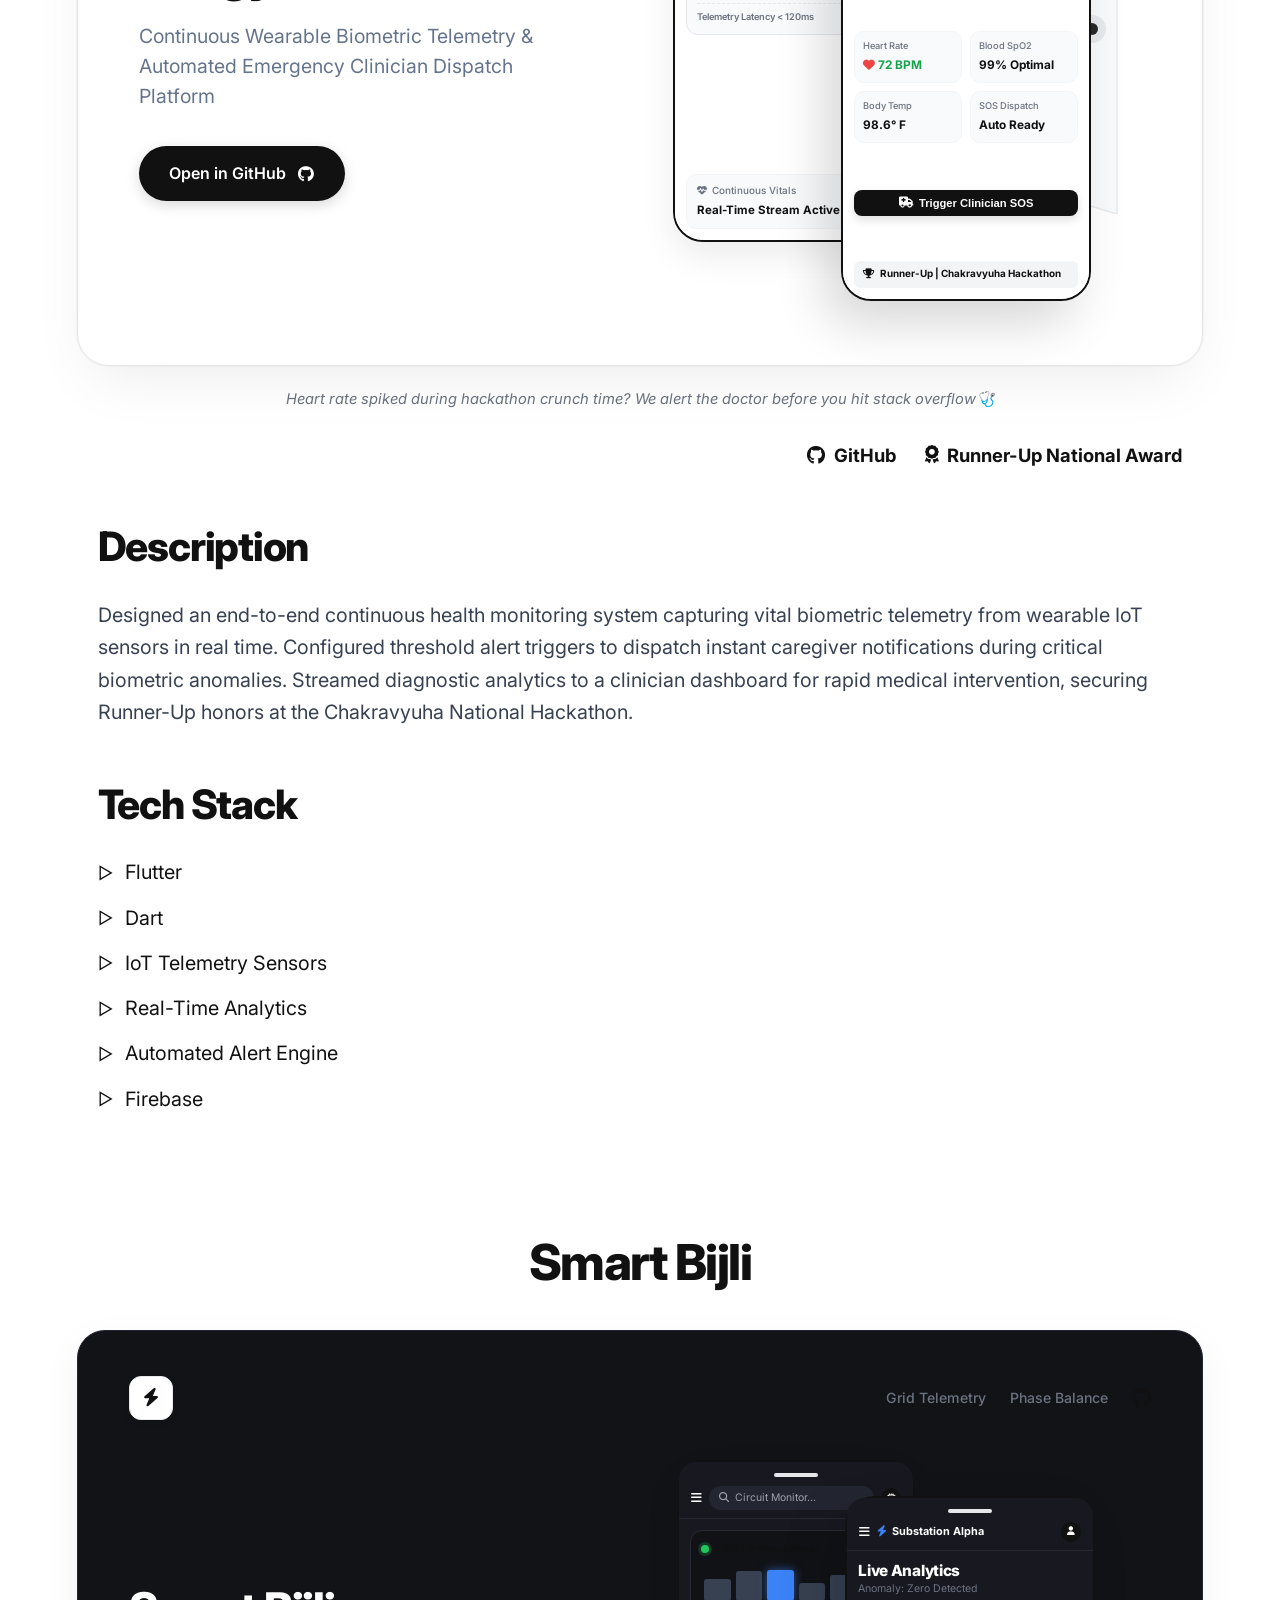
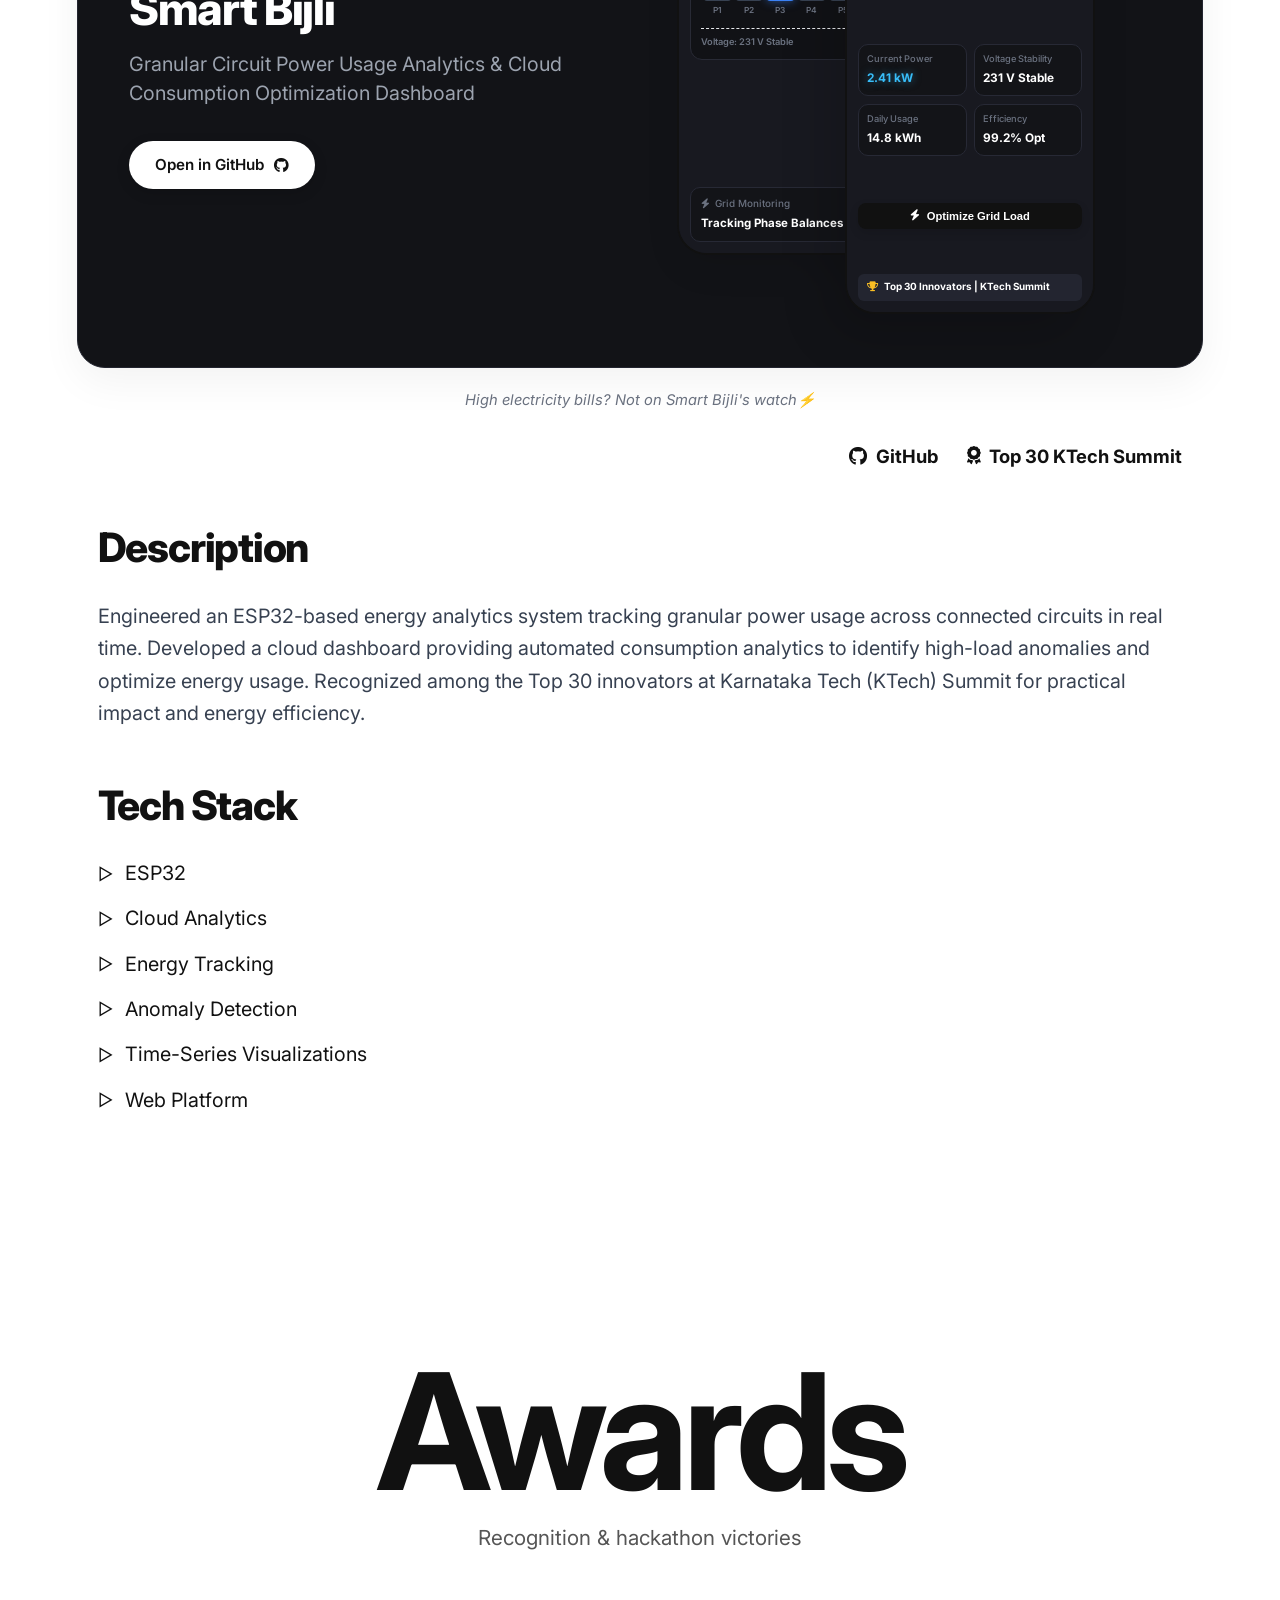
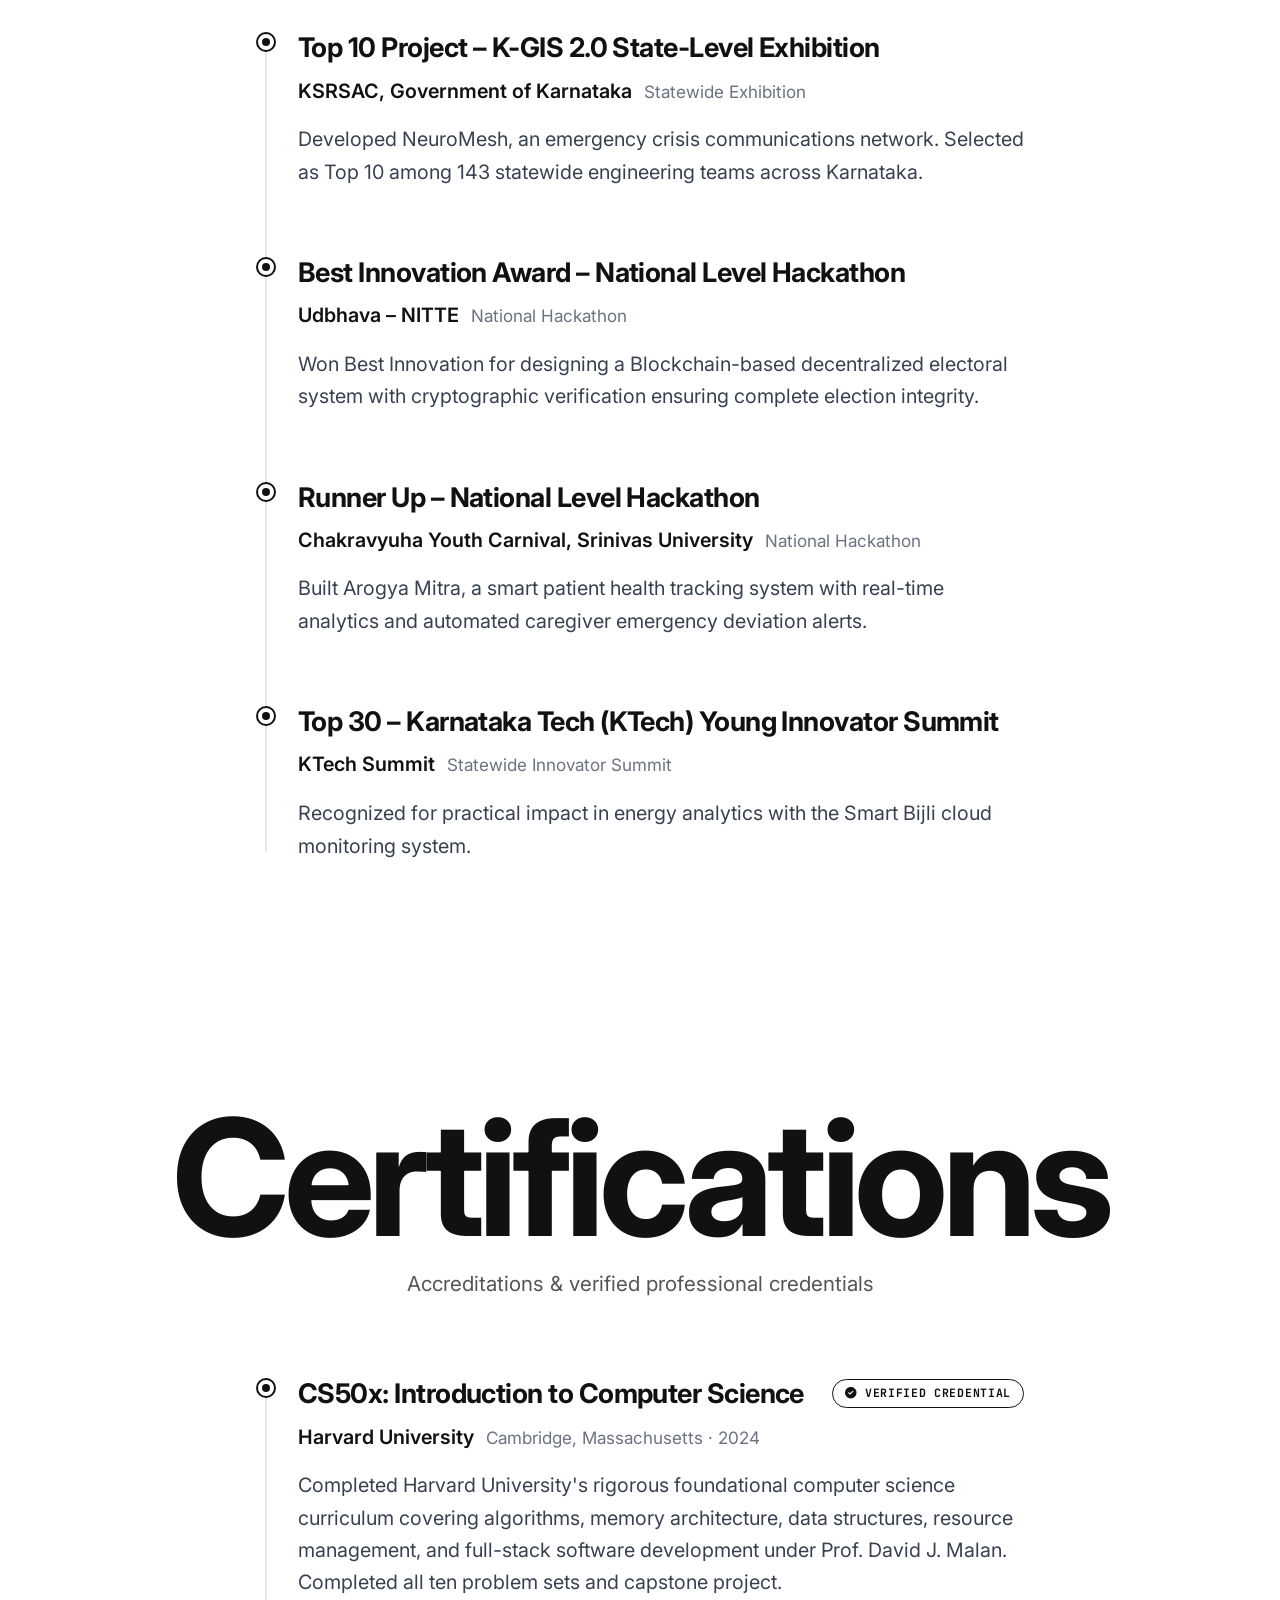
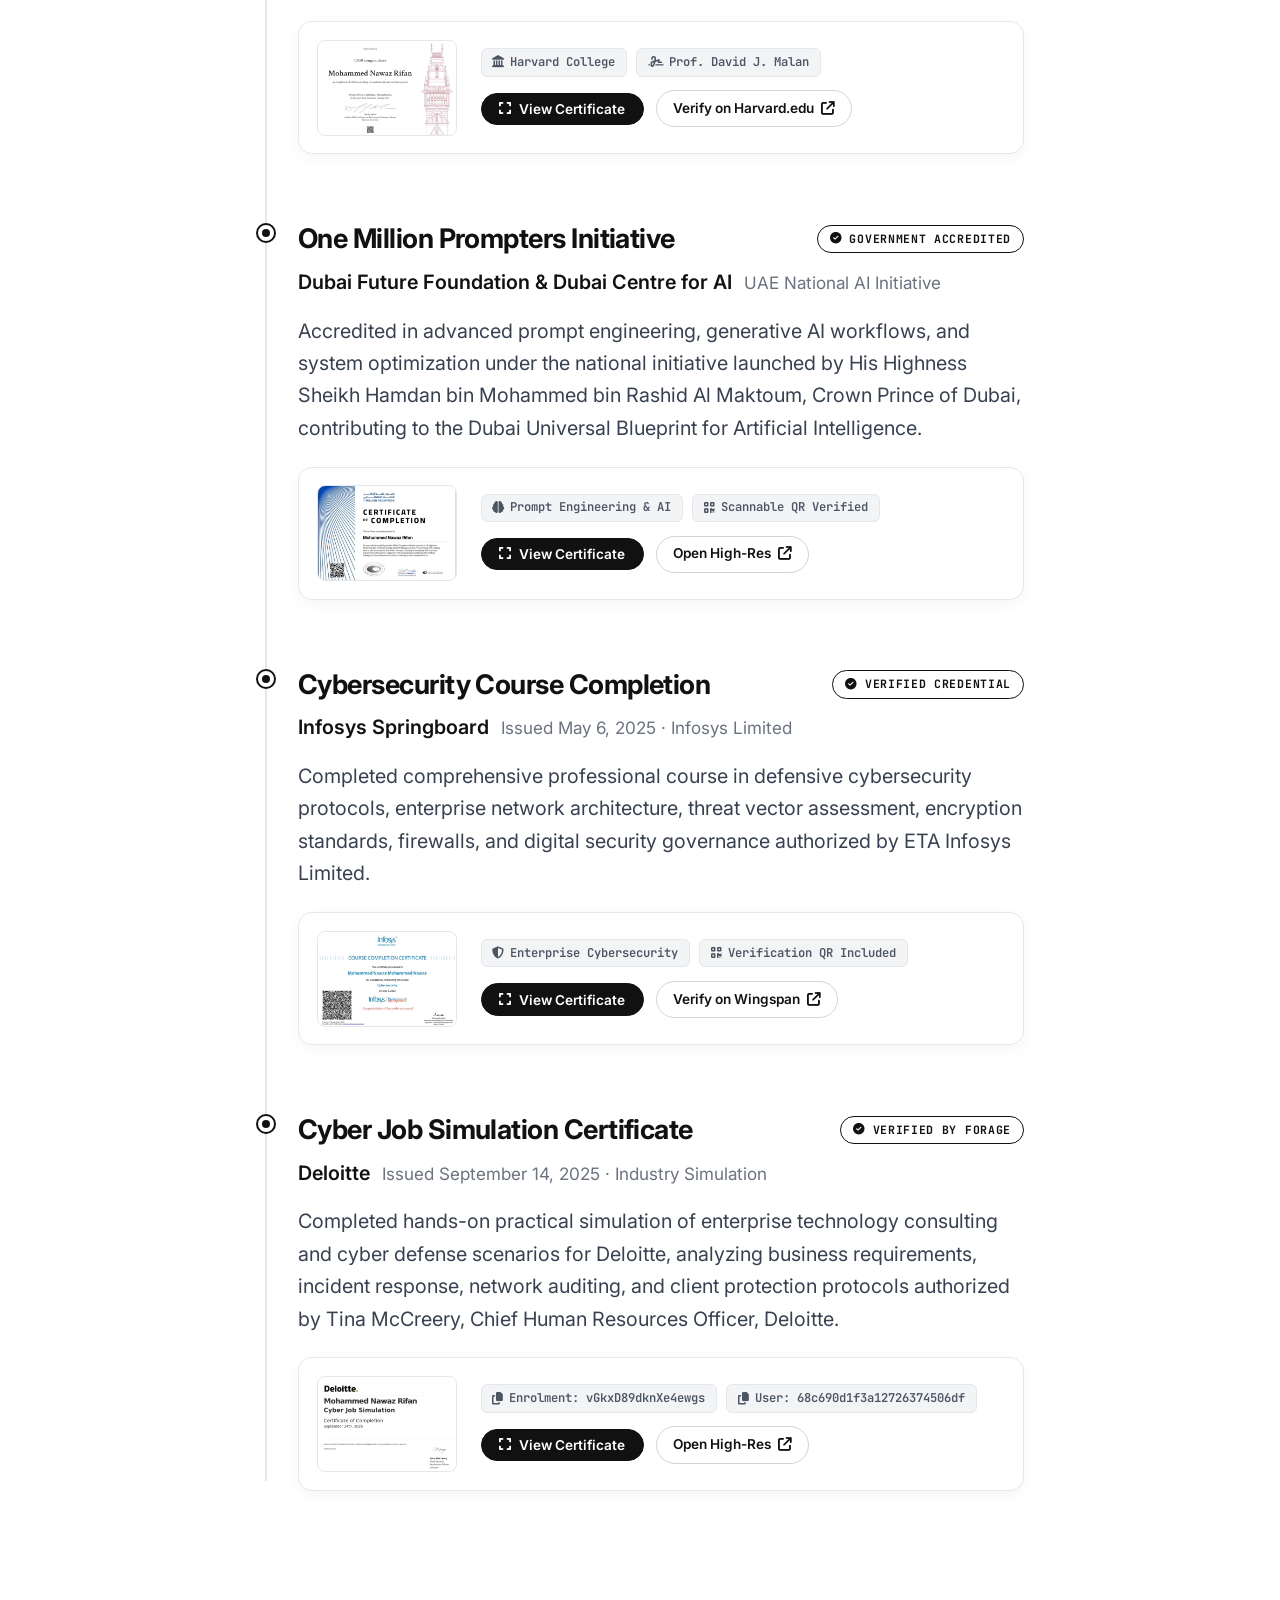
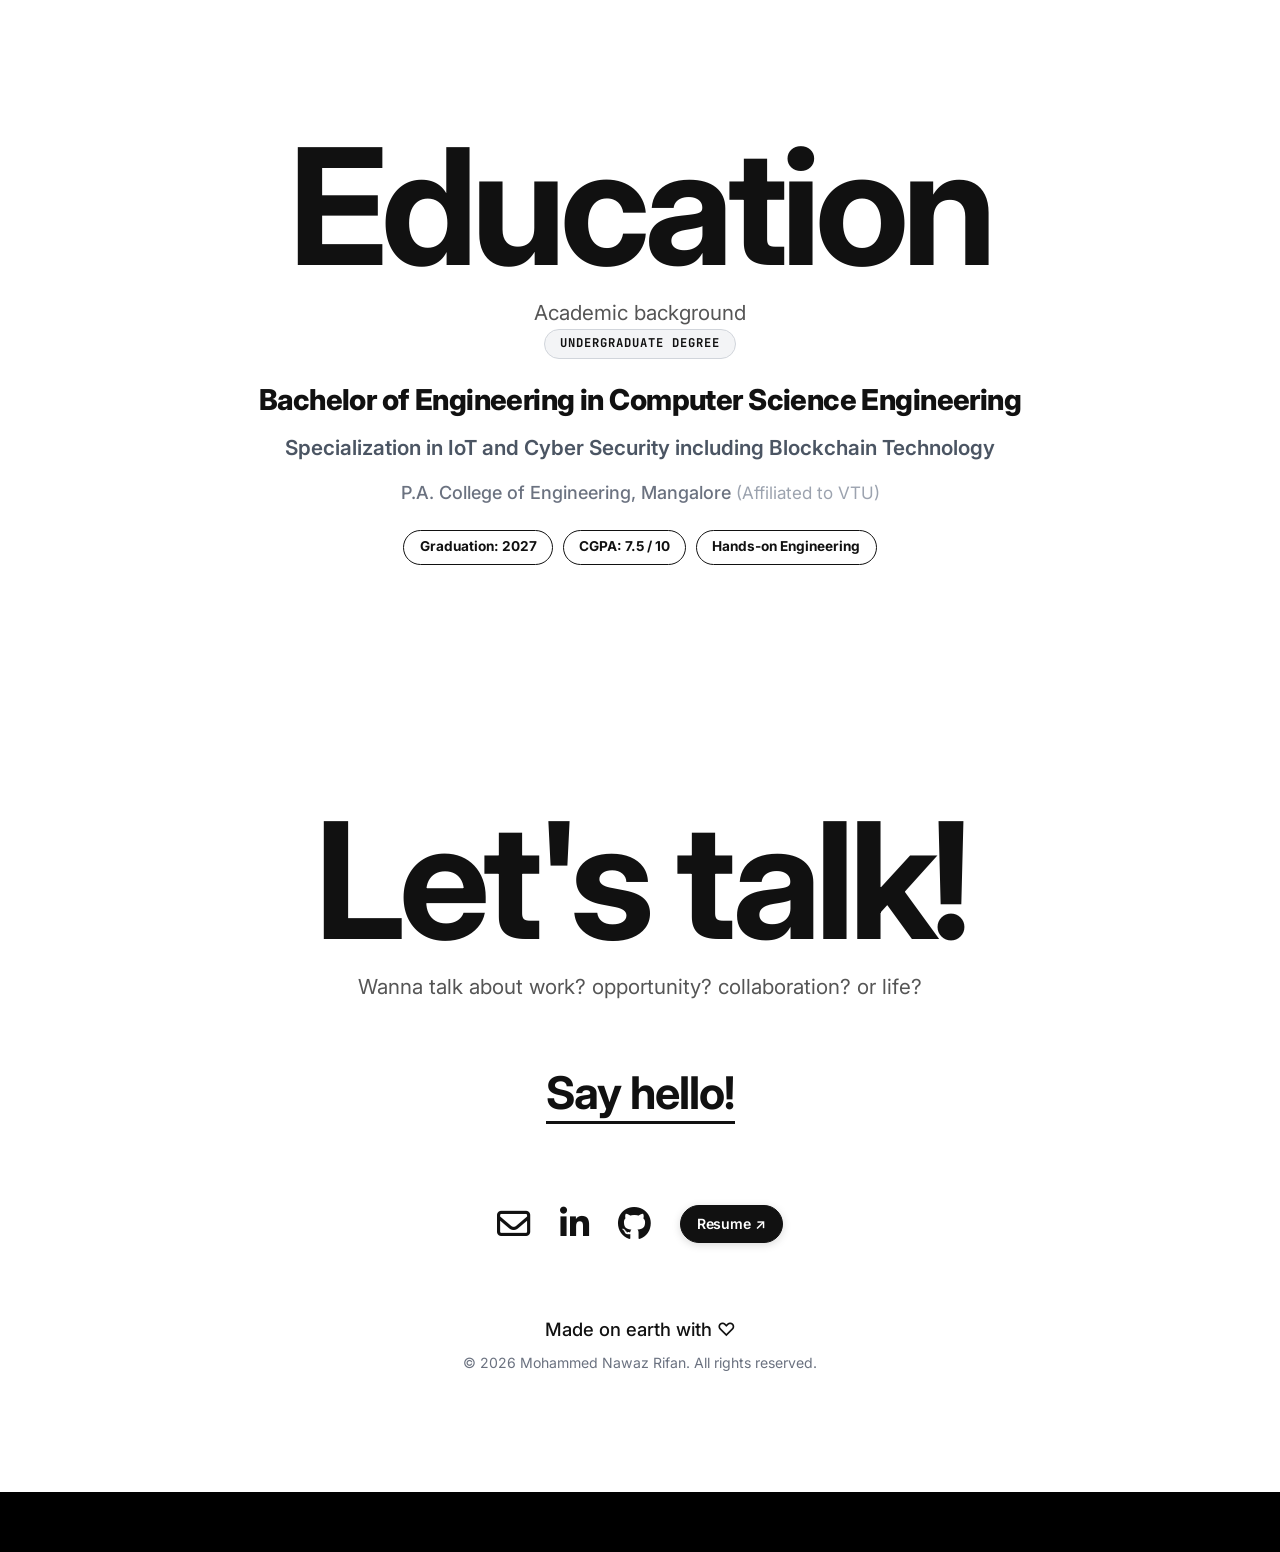
==== commit 55362d21: "Add files via upload" ====
--- a/index.html
+++ b/index.html
@@ -28,7 +28,7 @@
     integrity="sha512-DTOQO9RWCH3ppGqcWaEA1BIZOC6xxalwEsw9c2QQeAIftl+Vegovlnee1c9QX4TctnWMn13TZye+giMm8e2LwA=="
     crossorigin="anonymous" referrerpolicy="no-referrer" />
 
-  <link rel="stylesheet" href="style.css?v=32">
+  <link rel="stylesheet" href="style.css?v=33">
 </head>
 
 <body>
@@ -1551,7 +1551,7 @@
     </div>
   </div>
 
-  <script src="script.js?v=32"></script>
+  <script src="script.js?v=33"></script>
 </body>
 
 </html>
--- a/style.css
+++ b/style.css
@@ -682,10 +682,10 @@
 
 @keyframes iconsScrollLeft {
   0% {
-    transform: translateX(0);
+    transform: translate3d(0, 0, 0);
   }
   100% {
-    transform: translateX(-50%);
+    transform: translate3d(-50%, 0, 0);
   }
 }
 
@@ -3162,37 +3162,53 @@
 }
 
 /* ==========================================================================
-   TOAST NOTIFICATION
+/* ==========================================================================
+   TOAST NOTIFICATION (Snackbar)
    ========================================================================== */
 .toast {
   position: fixed;
-  bottom: 5.5rem;
-  left: 50%;
-  transform: translateX(-50%) translateY(20px);
+  bottom: calc(5.5rem + env(safe-area-inset-bottom, 0px));
+  left: 0;
+  right: 0;
+  margin-left: auto;
+  margin-right: auto;
+  width: fit-content;
+  max-width: calc(100vw - 32px);
   background: #111111;
   color: #ffffff;
-  padding: 0.75rem 1.5rem;
+  padding: 0.75rem 1.4rem;
   border-radius: 9999px;
-  font-size: 0.9rem;
+  font-size: 0.88rem;
   font-weight: 600;
   display: flex;
   align-items: center;
+  justify-content: center;
   gap: 0.75rem;
-  box-shadow: 0 8px 24px rgba(0, 0, 0, 0.25);
+  box-shadow: 0 8px 24px rgba(0, 0, 0, 0.35);
+  border: 1px solid rgba(255, 255, 255, 0.16);
   opacity: 0;
   pointer-events: none;
-  transition: all 0.3s cubic-bezier(0.16, 1, 0.3, 1);
-  z-index: 1000;
+  transform: translateY(20px);
+  transition: opacity 0.25s ease, transform 0.25s cubic-bezier(0.16, 1, 0.3, 1);
+  z-index: 1100;
+  box-sizing: border-box;
 }
 
 .toast.show {
   opacity: 1;
   pointer-events: auto;
-  transform: translateX(-50%) translateY(0);
+  transform: translateY(0);
 }
 
 .toast-icon {
   color: #22c55e;
+  flex-shrink: 0;
+}
+
+.toast-message {
+  white-space: normal;
+  word-break: break-word;
+  line-height: 1.35;
 }
 
 
@@ -3444,24 +3460,61 @@
     margin-top: 1.5rem !important;
   }
 
-  /* Tools slider: Active, smooth continuous marquee on mobile */
+  /* Tools slider: Active, 100% glitch-free hardware-accelerated marquee on mobile */
   .tools-icons-slider {
     width: 100% !important;
     max-width: 100% !important;
     overflow: hidden !important;
     display: flex !important;
-    padding: 12px 0 !important;
+    padding: 14px 0 !important;
     margin: 1.5rem auto 1.2rem auto !important;
     position: relative !important;
-    mask-image: linear-gradient(90deg, transparent 0%, #000 6%, #000 94%, transparent 100%) !important;
-    -webkit-mask-image: linear-gradient(90deg, transparent 0%, #000 6%, #000 94%, transparent 100%) !important;
+    mask-image: none !important;
+    -webkit-mask-image: none !important;
+    user-select: none !important;
+  }
+
+  .tools-icons-slider::before {
+    content: "" !important;
+    position: absolute !important;
+    top: 0 !important;
+    left: 0 !important;
+    bottom: 0 !important;
+    width: 32px !important;
+    background: linear-gradient(to right, #ffffff, rgba(255, 255, 255, 0)) !important;
+    z-index: 3 !important;
+    pointer-events: none !important;
+  }
+
+  .tools-icons-slider::after {
+    content: "" !important;
+    position: absolute !important;
+    top: 0 !important;
+    right: 0 !important;
+    bottom: 0 !important;
+    width: 32px !important;
+    background: linear-gradient(to left, #ffffff, rgba(255, 255, 255, 0)) !important;
+    z-index: 3 !important;
+    pointer-events: none !important;
   }
 
   .tools-icons-track {
     display: flex !important;
     width: max-content !important;
-    animation: iconsScrollLeft 30s linear infinite !important;
+    flex-wrap: nowrap !important;
+    animation: iconsScrollLeft 32s linear infinite !important;
     will-change: transform !important;
+    -webkit-backface-visibility: hidden !important;
+    backface-visibility: hidden !important;
+  }
+
+  .tools-icons-content {
+    display: flex !important;
+    flex: 0 0 auto !important;
+    align-items: center !important;
+    gap: 32px !important;
+    padding-right: 32px !important;
+    box-sizing: border-box !important;
   }
 
   /* Doodle Snake Line in Hero: Centered and dynamic undulating wave on mobile */
@@ -3484,8 +3537,23 @@
   }
 
   .doodle-line-wrap .doodle-svg path {
-    stroke-dasharray: 400 !important;
-    animation: doodleSnakeWave 4s ease-in-out infinite alternate !important;
+    stroke: #111111 !important;
+    stroke-width: 2.5 !important;
+    stroke-linecap: round !important;
+    stroke-dasharray: none !important;
+    animation: doodleSmoothFloat 3.6s ease-in-out infinite alternate !important;
+  }
+
+  @keyframes doodleSmoothFloat {
+    0% {
+      transform: translateY(0);
+    }
+    50% {
+      transform: translateY(-2px);
+    }
+    100% {
+      transform: translateY(2px);
+    }
   }
 
   .skills-columns-grid {
@@ -3939,19 +4007,22 @@
     display: none !important;
   }
 
-  /* Fixed Floating Bottom Navigation Bar */
+  /* Fixed Floating Bottom Navigation Bar (Centered without transform to avoid mobile address-bar scroll jitter) */
   .floating-nav-dock {
     position: fixed !important;
     bottom: calc(12px + env(safe-area-inset-bottom, 0px)) !important;
-    left: 50% !important;
-    transform: translate3d(-50%, 0, 0) !important;
-    -webkit-transform: translate3d(-50%, 0, 0) !important;
+    left: 0 !important;
+    right: 0 !important;
+    margin-left: auto !important;
+    margin-right: auto !important;
+    transform: none !important;
+    -webkit-transform: none !important;
     opacity: 1 !important;
     pointer-events: auto !important;
     z-index: 1000 !important;
-    width: auto !important;
+    width: fit-content !important;
     max-width: calc(100vw - 20px) !important;
-    padding: 5px 10px !important;
+    padding: 6px 12px !important;
     display: flex !important;
     align-items: center !important;
     justify-content: center !important;
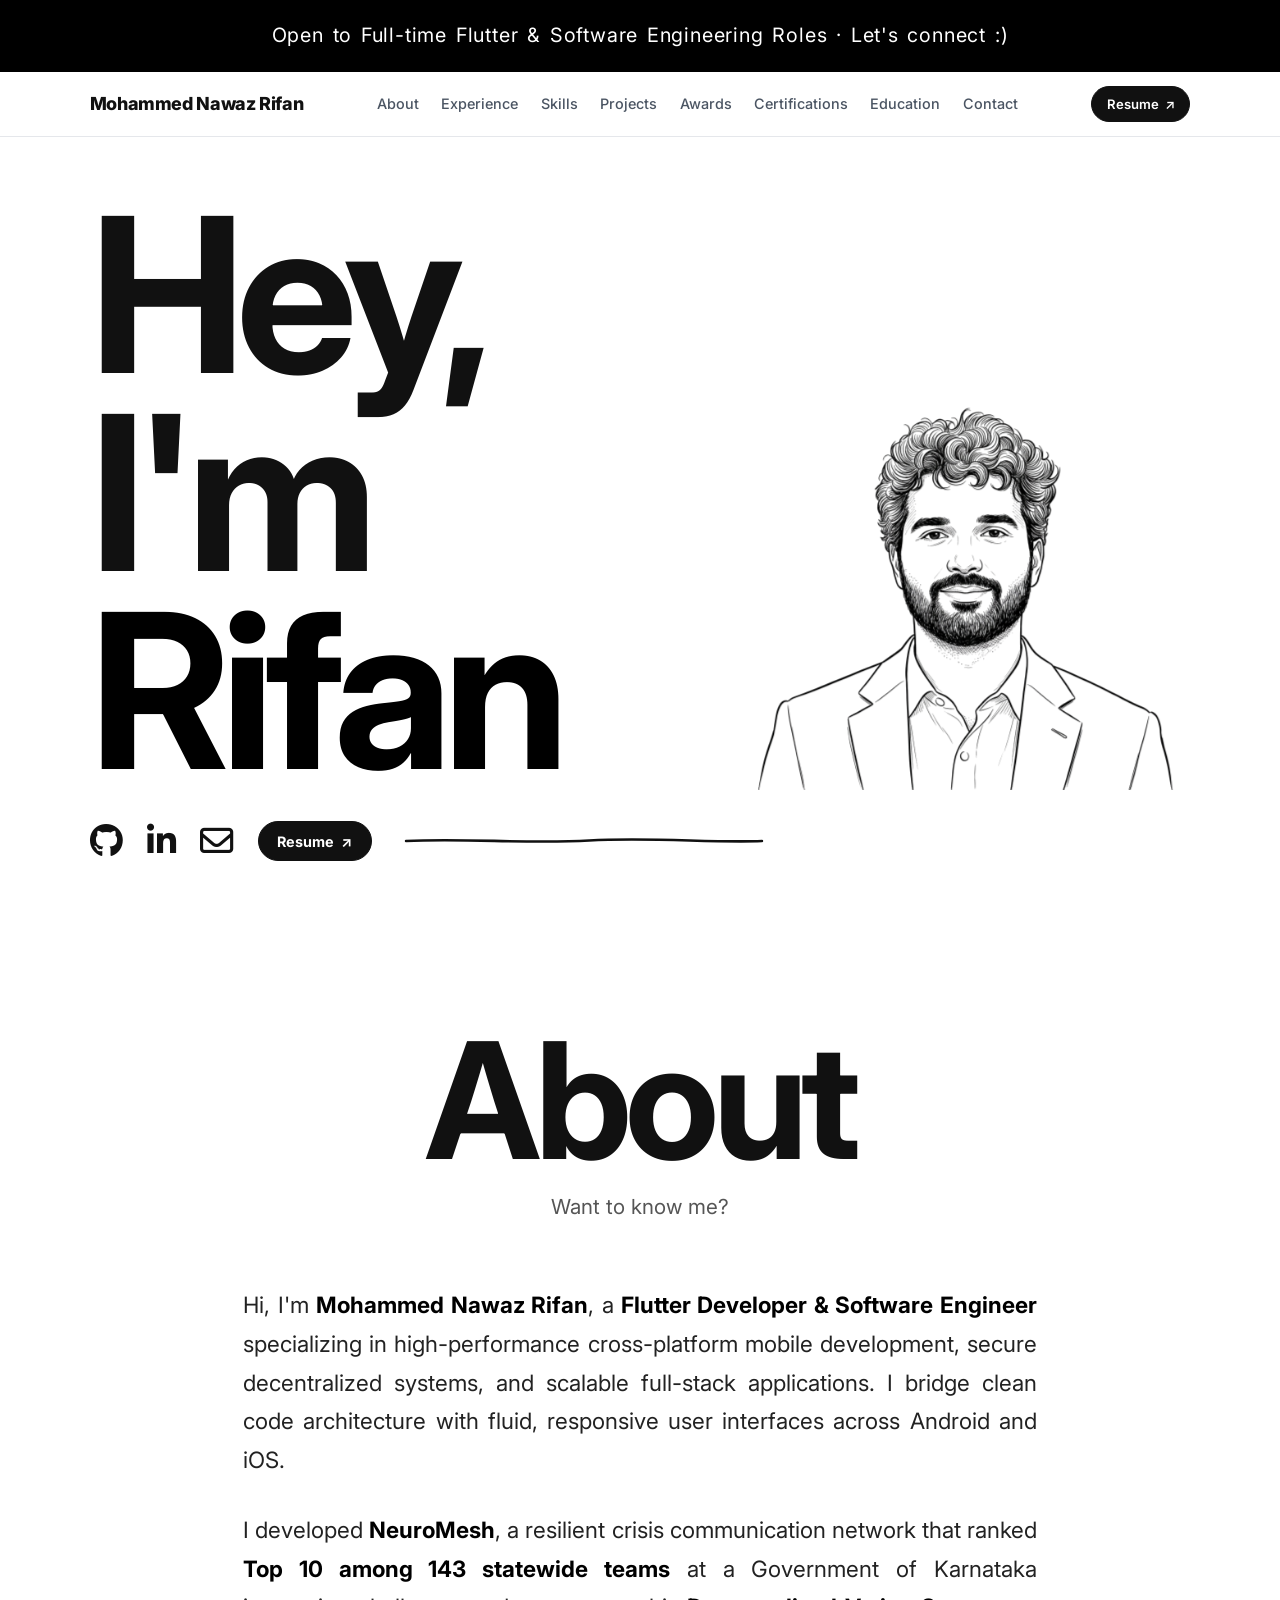
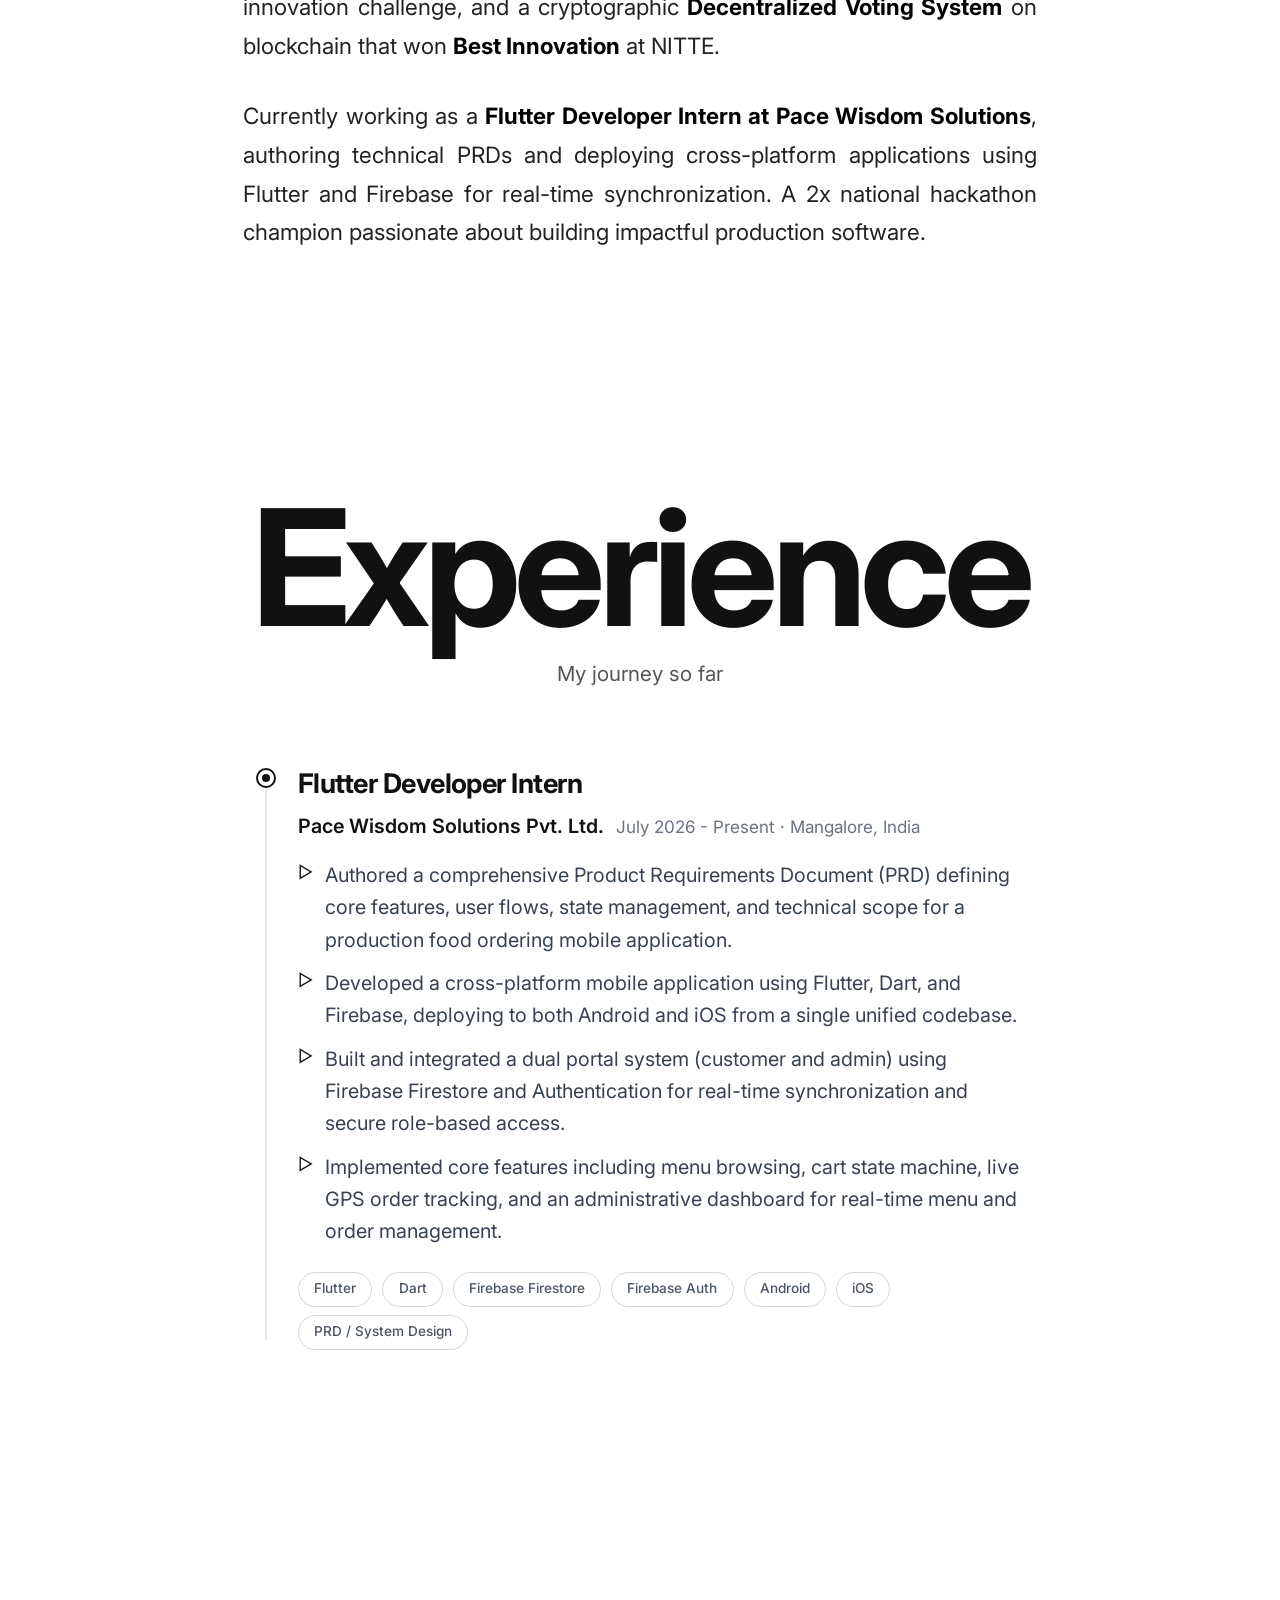
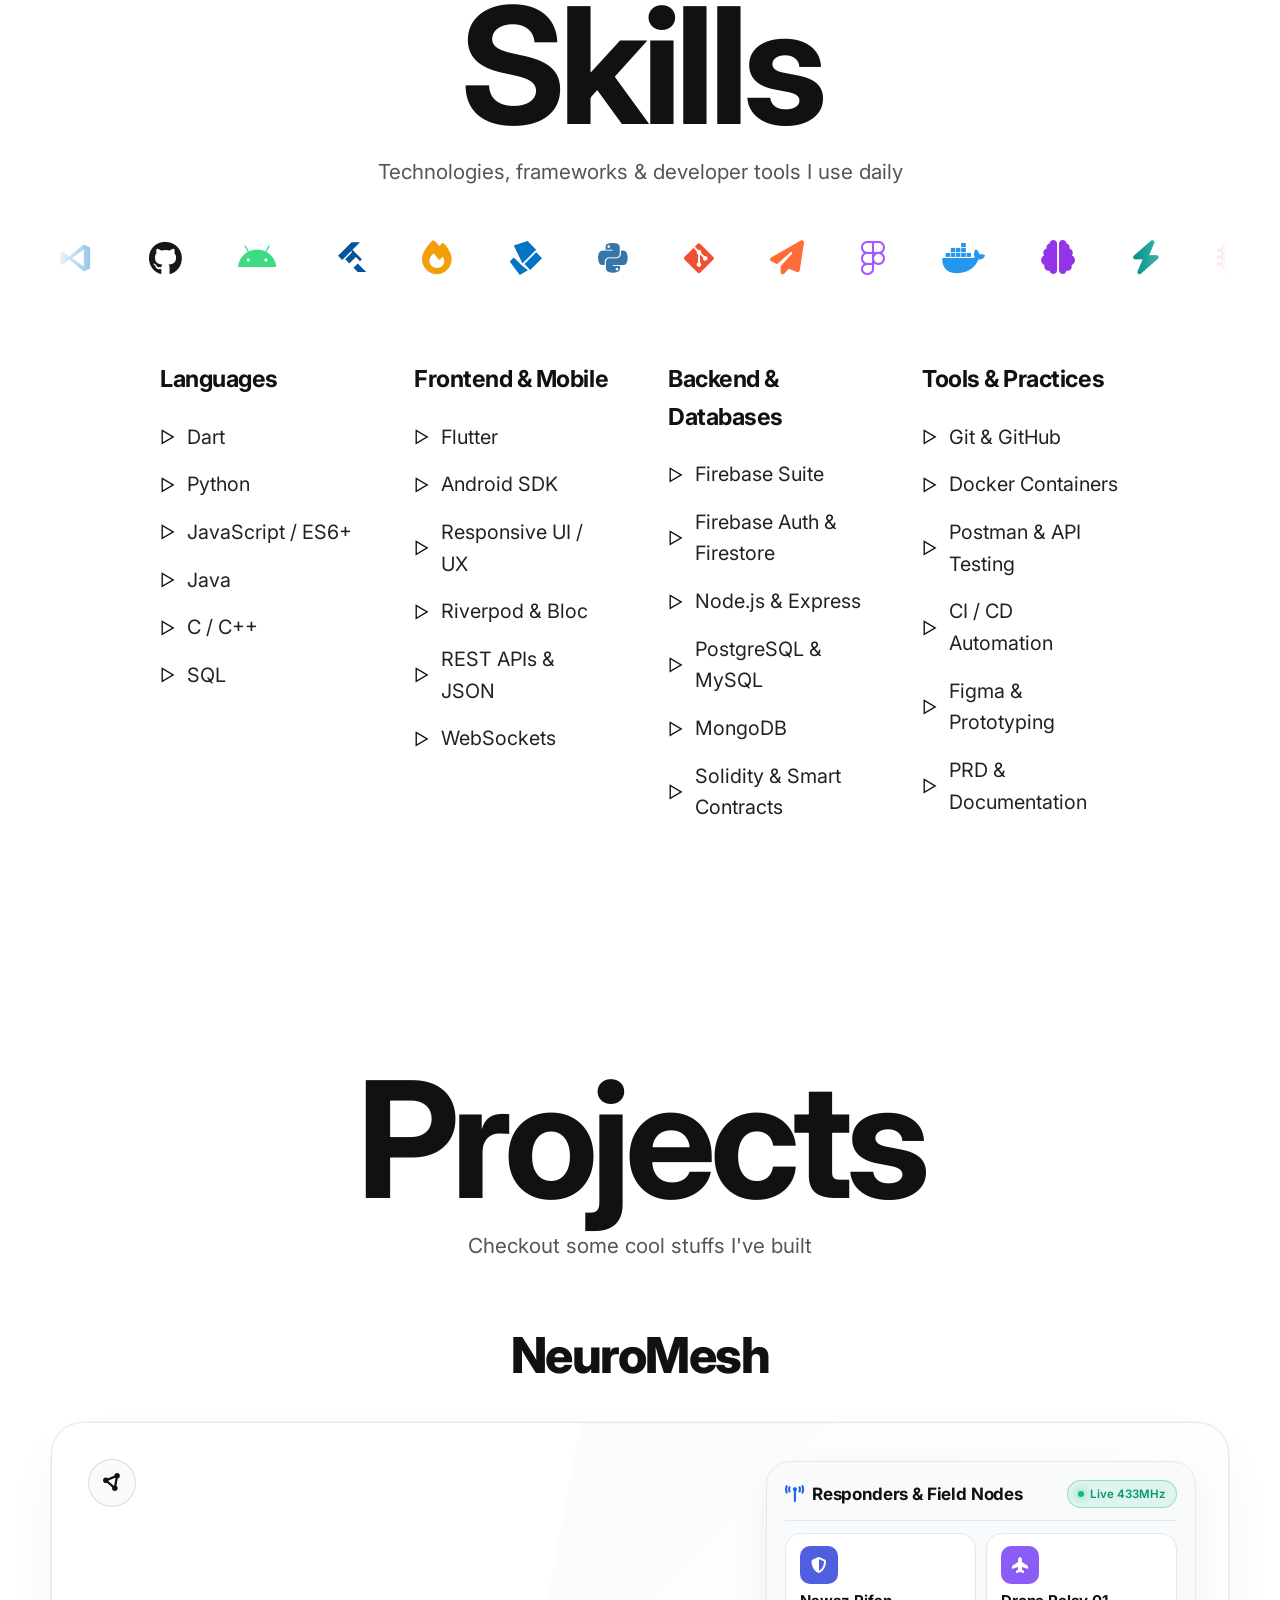
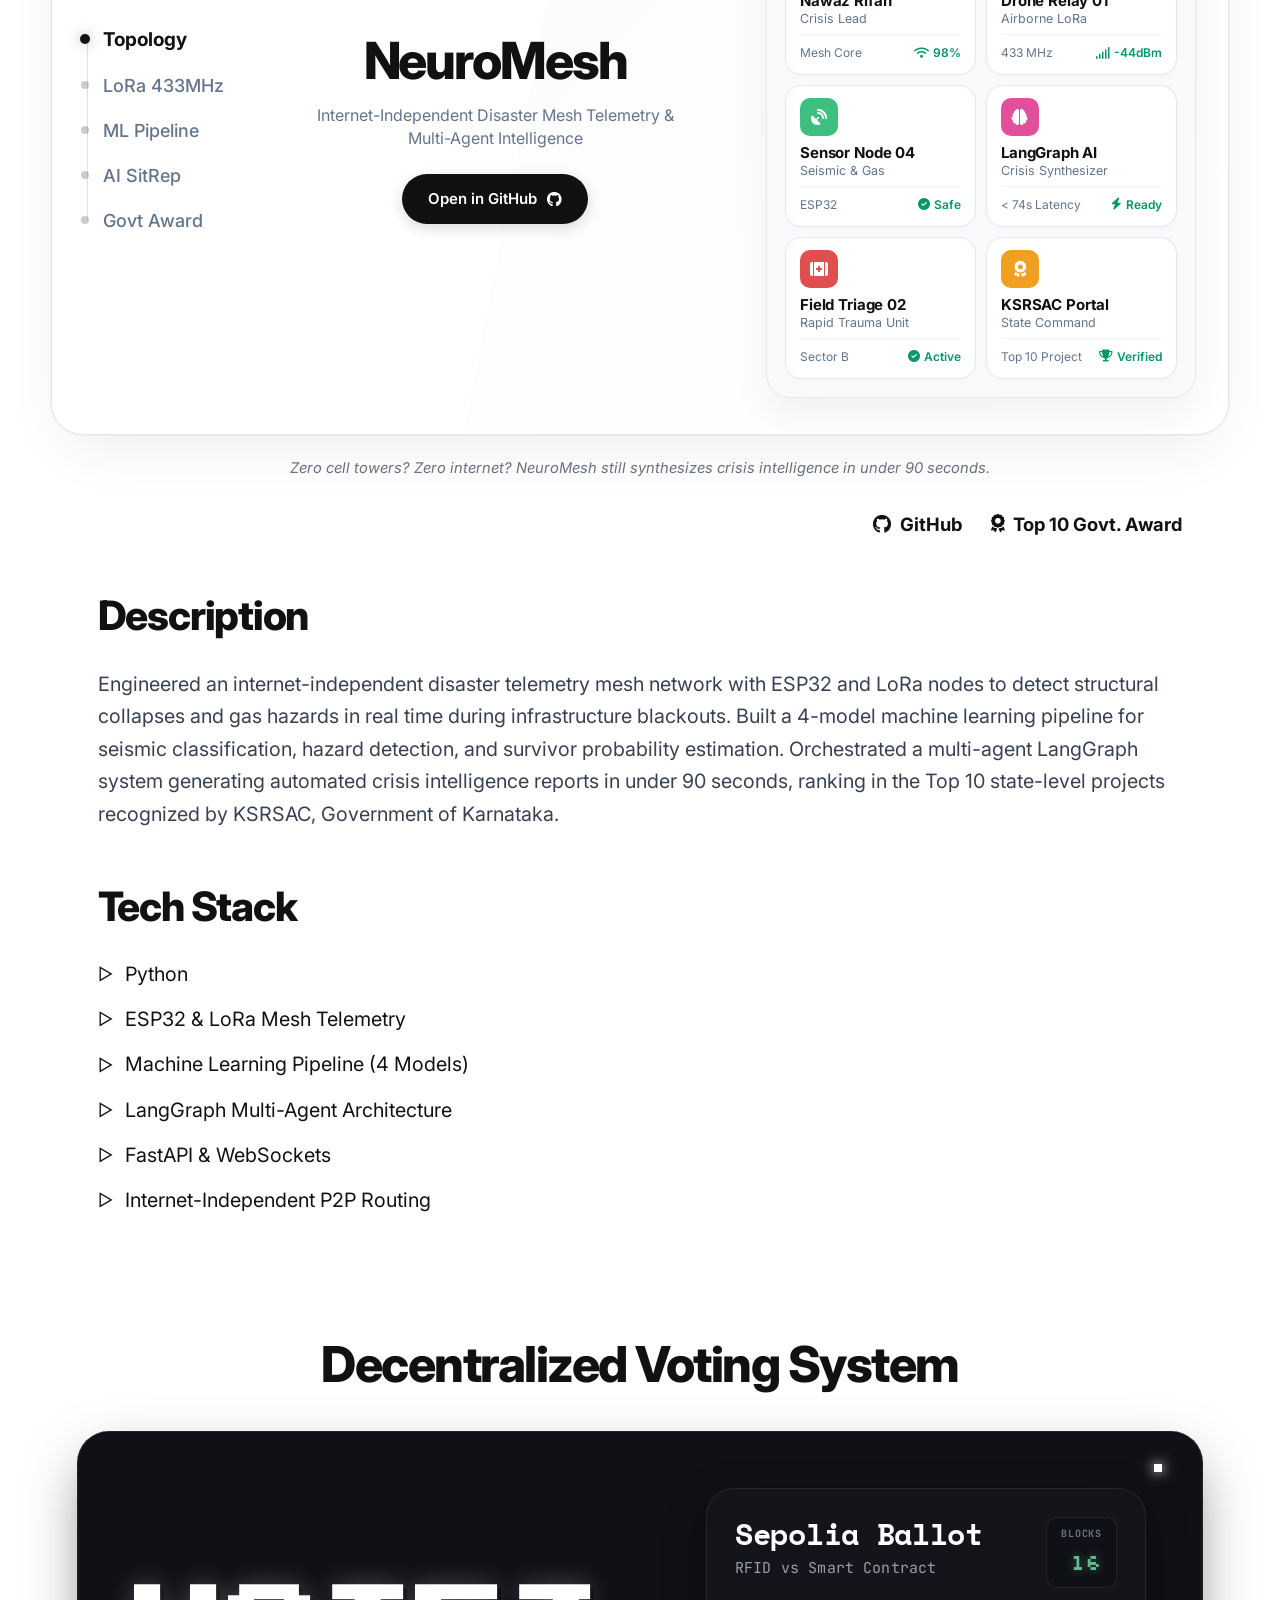
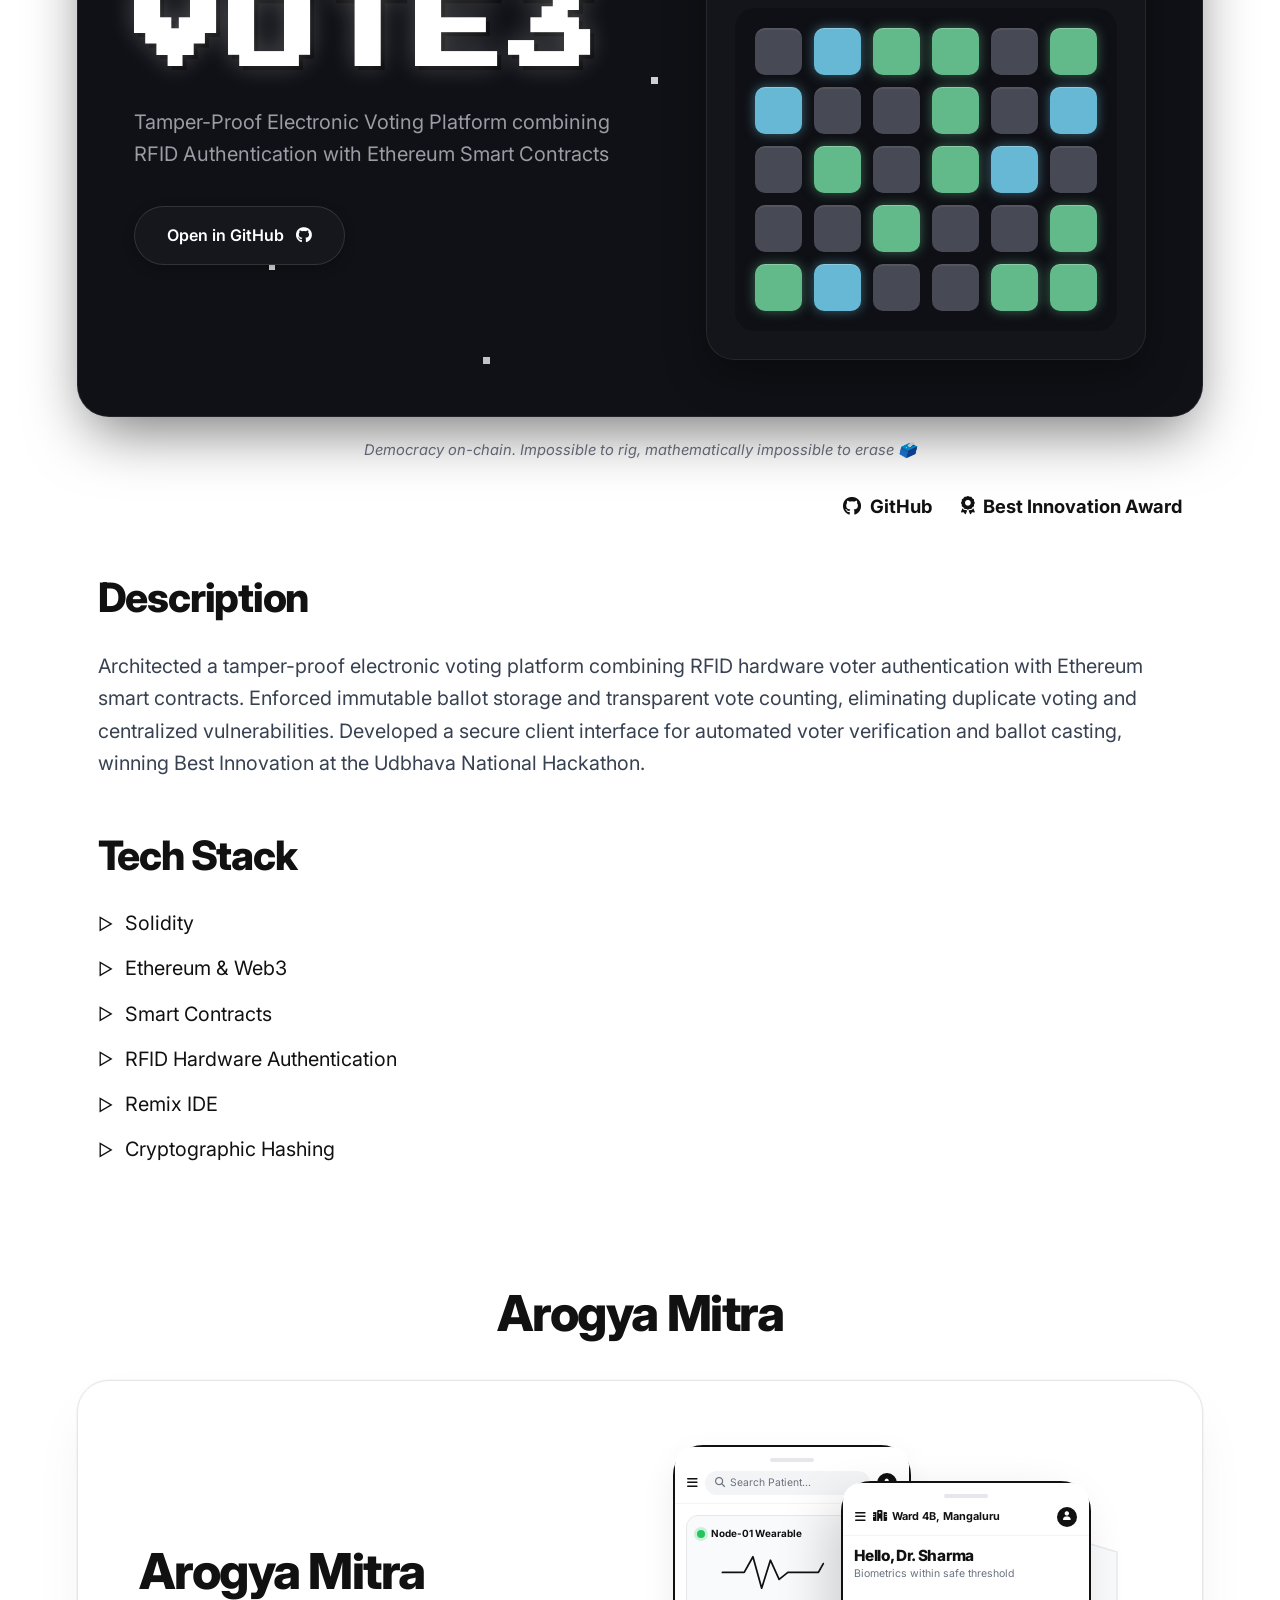
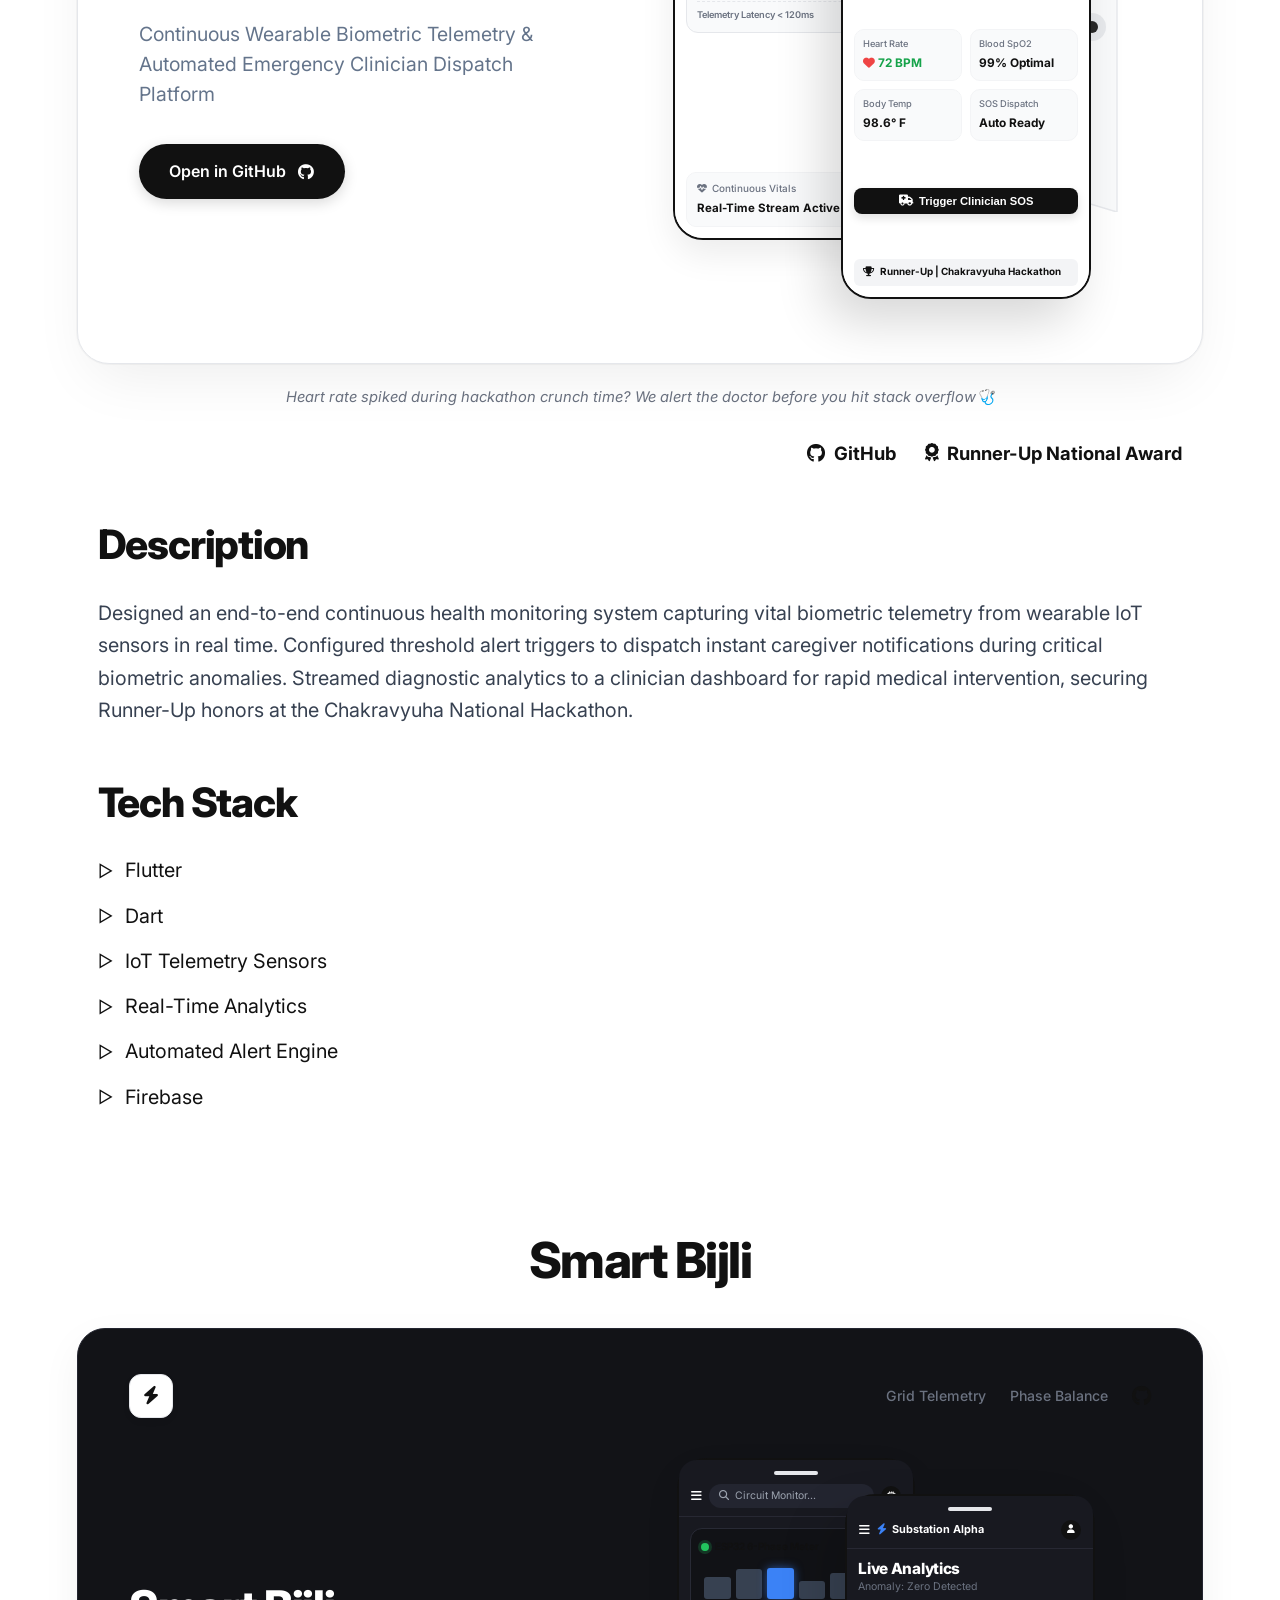
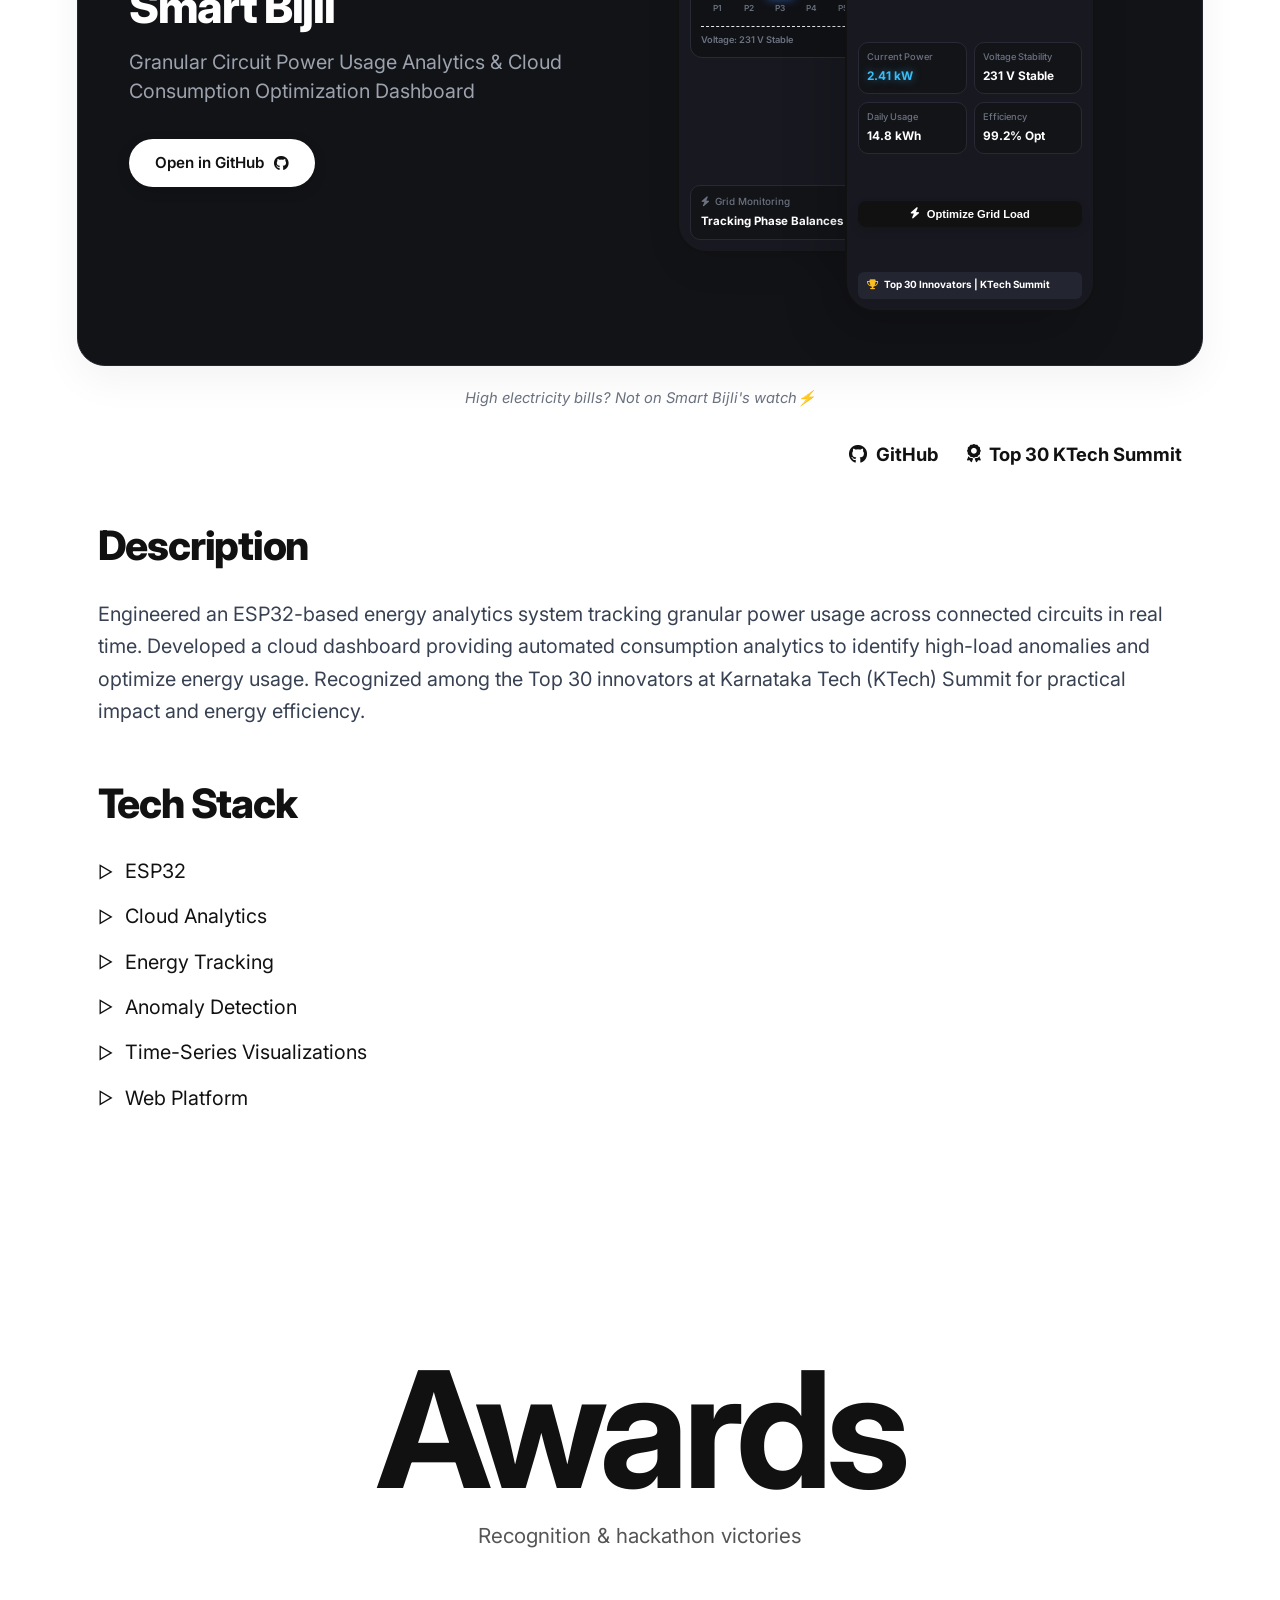
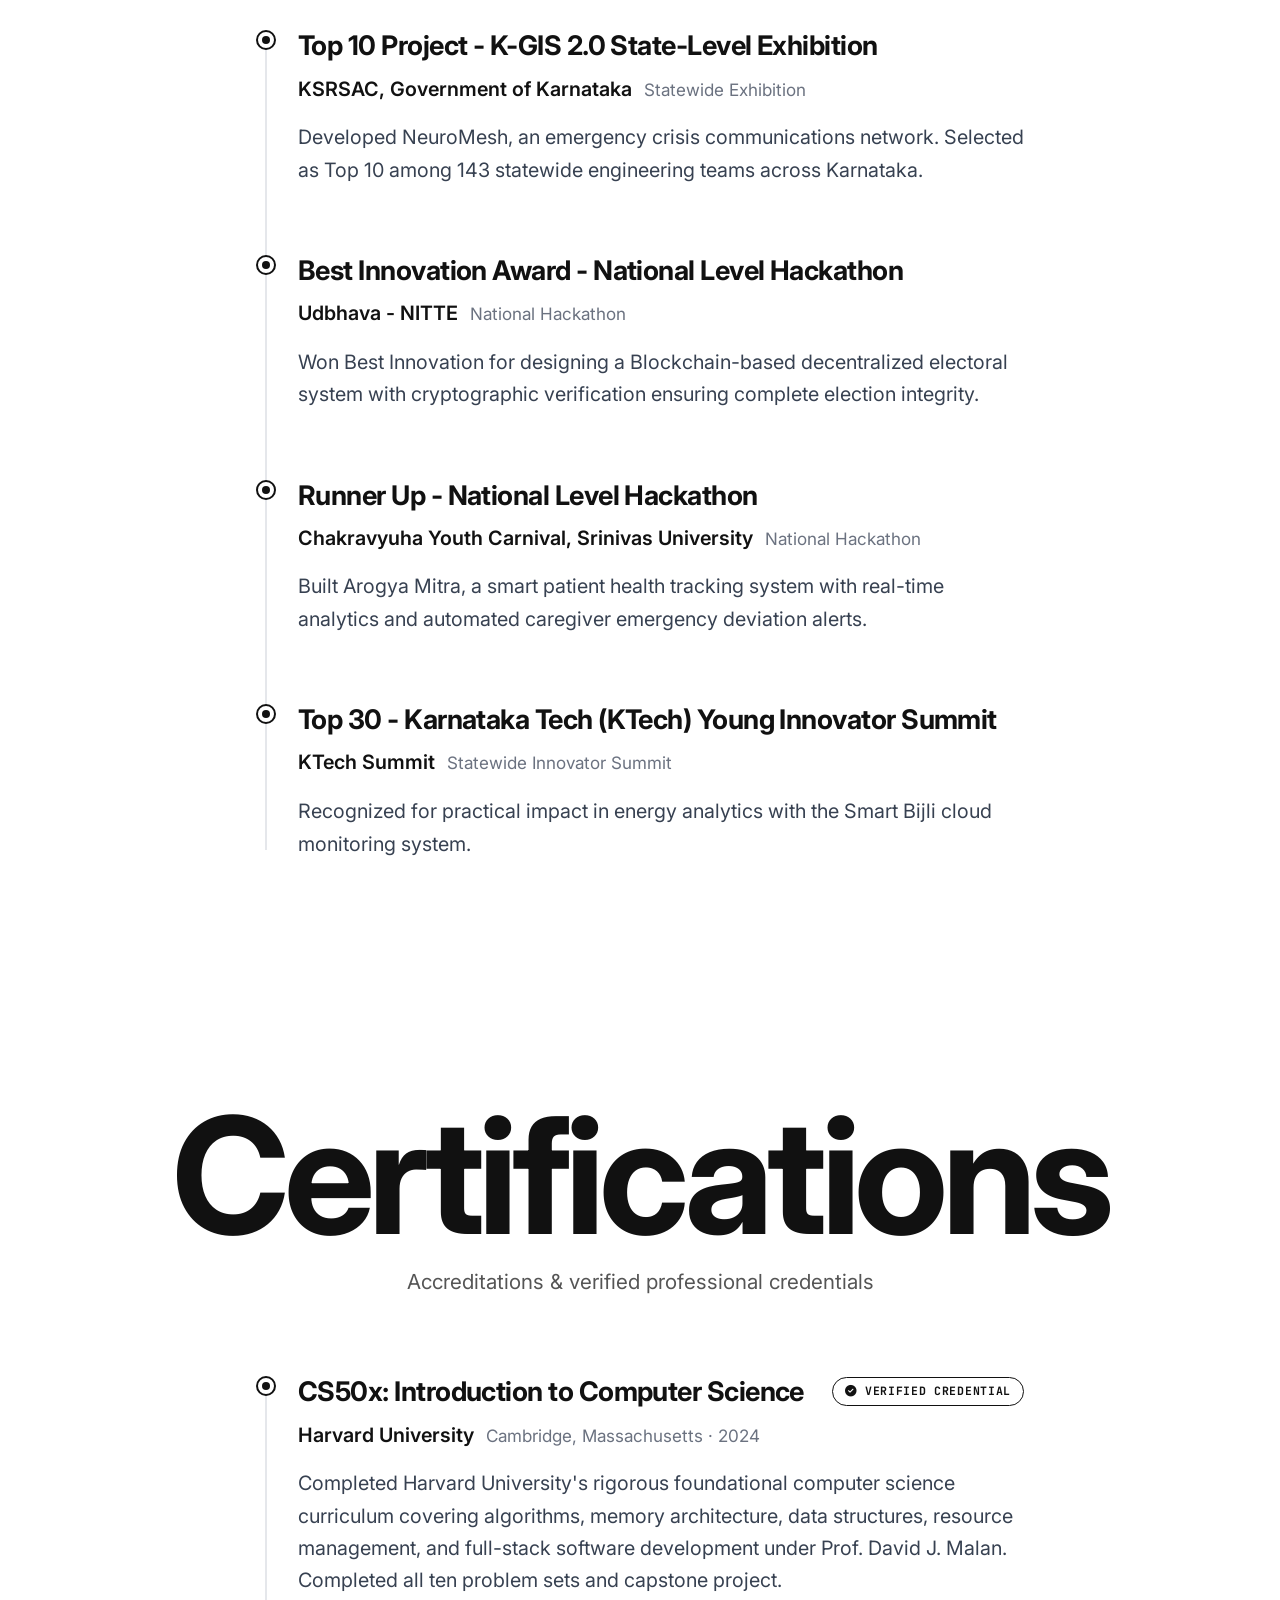
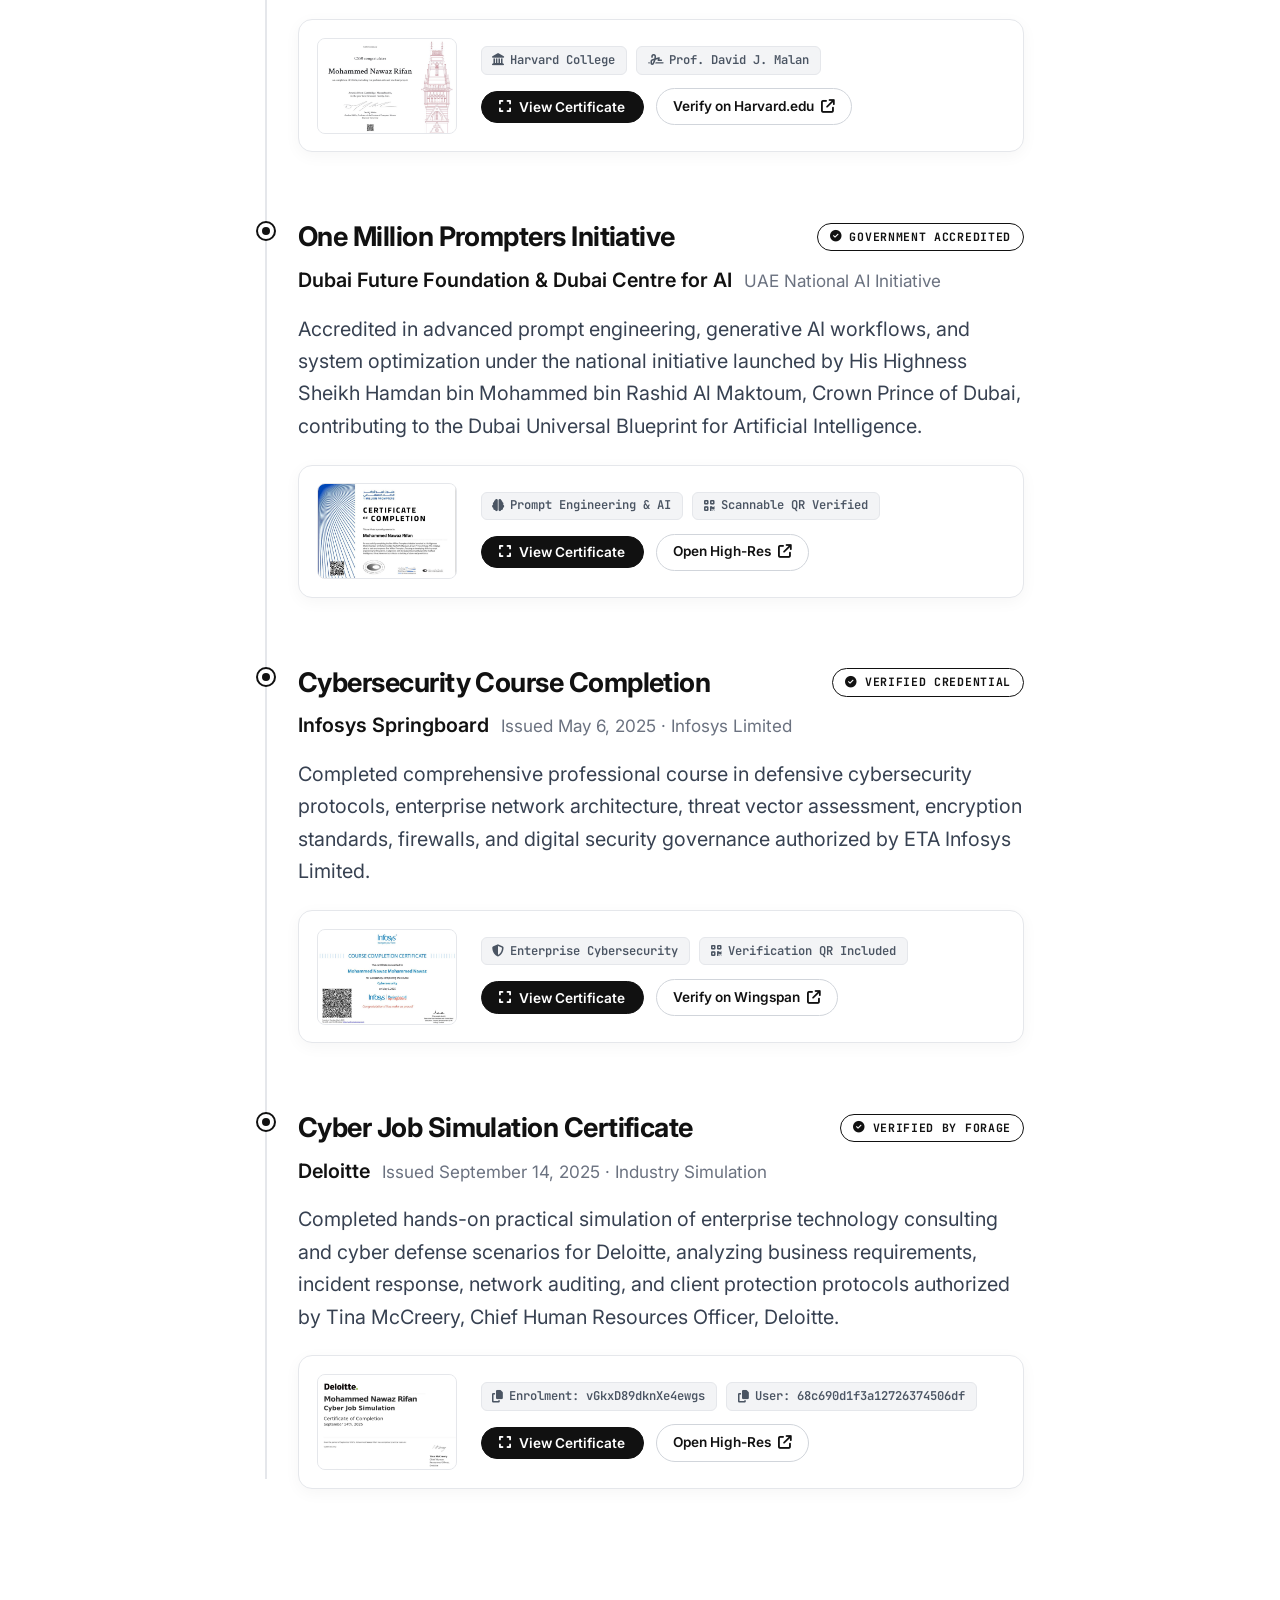
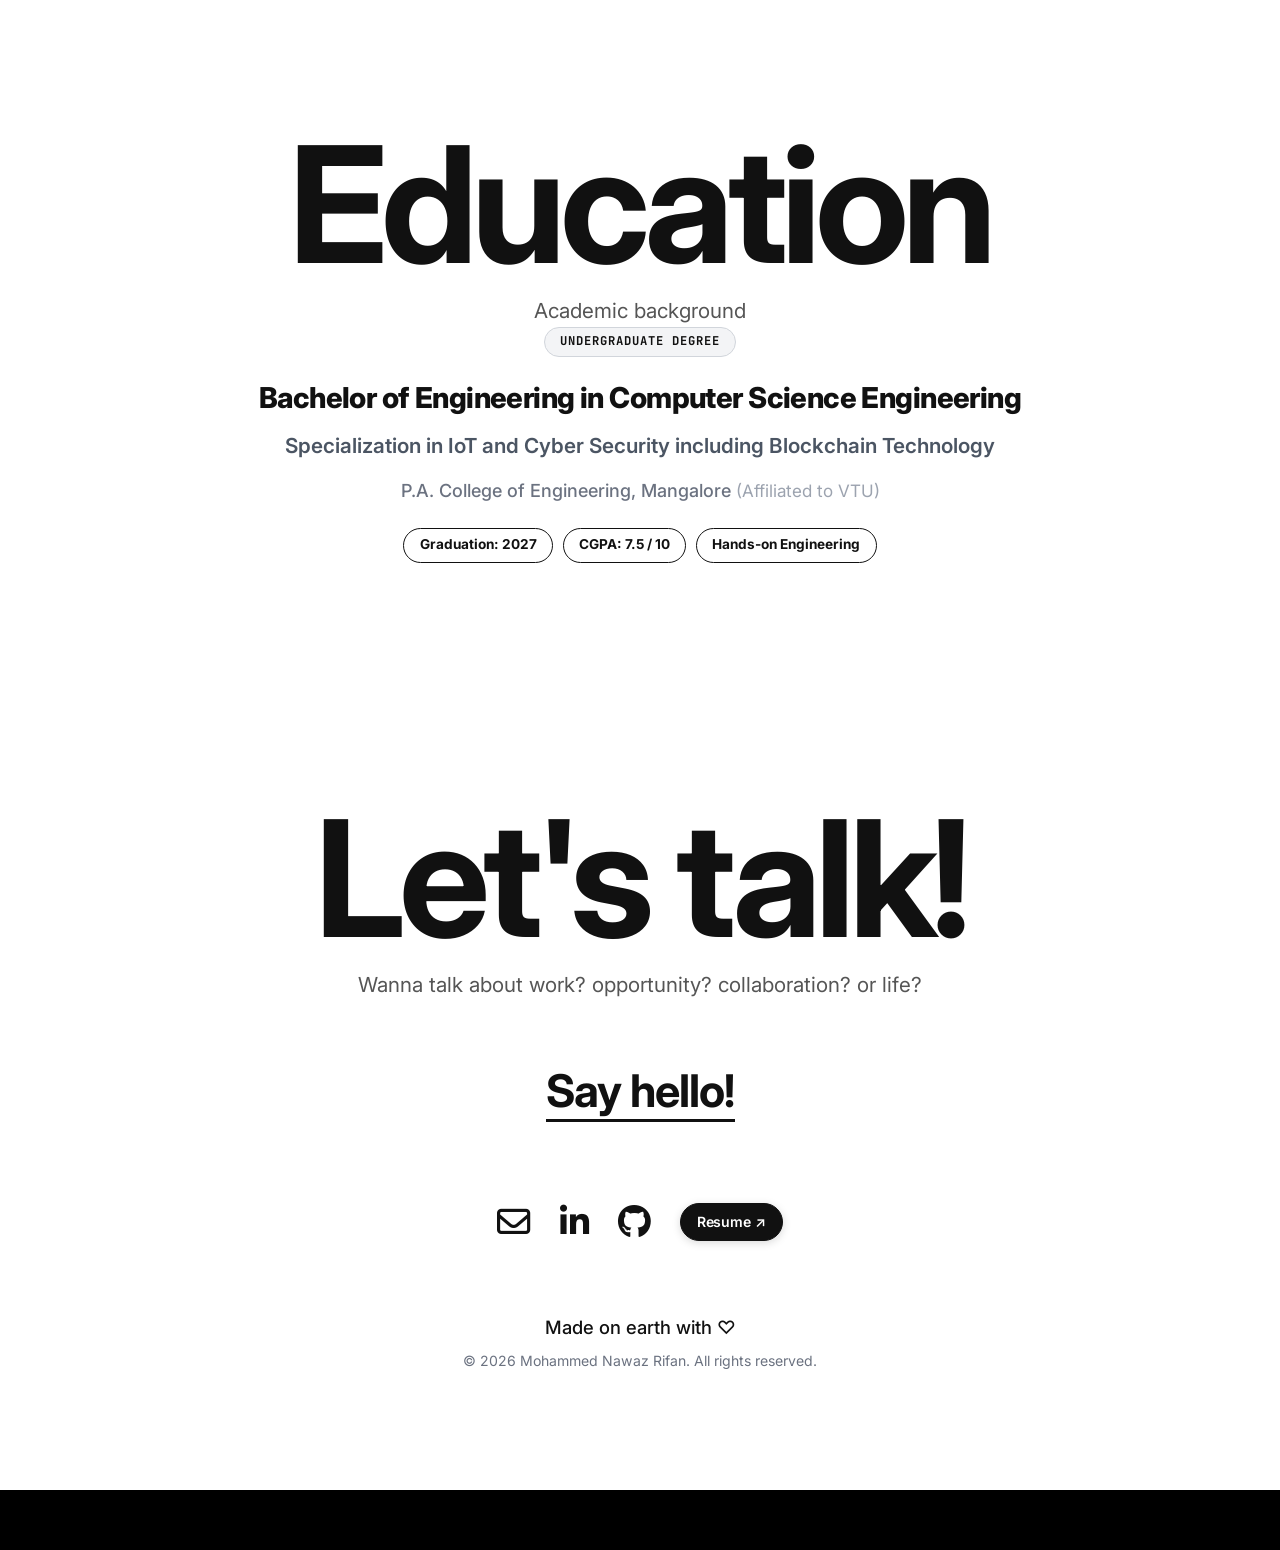
==== commit 84368eb6: "Add files via upload" ====
--- a/index.html
+++ b/index.html
@@ -8,7 +8,7 @@
 
   <!-- SEO & Social Meta -->
   <meta name="description"
-    content="Mohammed Nawaz Rifan — Flutter Developer & Software Engineer crafting cross-platform mobile applications, secure decentralized systems, and full-stack software. 2x National Hackathon Winner.">
+    content="Mohammed Nawaz Rifan | Flutter Developer & Software Engineer crafting cross-platform mobile applications, secure decentralized systems, and full-stack software. 2x National Hackathon Winner.">
   <meta name="author" content="Mohammed Nawaz Rifan">
   <meta property="og:title" content="Mohammed Nawaz Rifan | Flutter Developer & Software Engineer">
   <meta property="og:description"
@@ -28,7 +28,7 @@
     integrity="sha512-DTOQO9RWCH3ppGqcWaEA1BIZOC6xxalwEsw9c2QQeAIftl+Vegovlnee1c9QX4TctnWMn13TZye+giMm8e2LwA=="
     crossorigin="anonymous" referrerpolicy="no-referrer" />
 
-  <link rel="stylesheet" href="style.css?v=33">
+  <link rel="stylesheet" href="style.css?v=34">
 </head>
 
 <body>
@@ -133,7 +133,7 @@
 
         <div class="about-copy-box">
           <p class="about-p">
-            Hi, I&#x27;m <strong class="highlight-text">Mohammed Nawaz Rifan</strong> — a <strong
+            Hi, I&#x27;m <strong class="highlight-text">Mohammed Nawaz Rifan</strong>, a <strong
               class="highlight-text">Flutter Developer &amp; Software Engineer</strong> specializing in high-performance
             cross-platform mobile development, secure decentralized systems, and scalable full-stack applications. I
             bridge clean code architecture with fluid, responsive user interfaces across Android and iOS.
@@ -171,7 +171,7 @@
               <h3 class="timeline-role">Flutter Developer Intern</h3>
               <div class="timeline-company-row">
                 <span class="company-bold">Pace Wisdom Solutions Pvt. Ltd.</span>
-                <span class="timeline-date-loc">July 2026 — Present · Mangalore, India</span>
+                <span class="timeline-date-loc">July 2026 - Present · Mangalore, India</span>
               </div>
 
               <ul class="timeline-bullets">
@@ -1163,7 +1163,7 @@
           <div class="timeline-entry">
             <div class="timeline-circle-marker"></div>
             <div class="timeline-content">
-              <h3 class="timeline-role">Top 10 Project – K-GIS 2.0 State-Level Exhibition</h3>
+              <h3 class="timeline-role">Top 10 Project - K-GIS 2.0 State-Level Exhibition</h3>
               <div class="timeline-company-row">
                 <span class="company-bold">KSRSAC, Government of Karnataka</span>
                 <span class="timeline-date-loc">Statewide Exhibition</span>
@@ -1178,9 +1178,9 @@
           <div class="timeline-entry">
             <div class="timeline-circle-marker"></div>
             <div class="timeline-content">
-              <h3 class="timeline-role">Best Innovation Award – National Level Hackathon</h3>
+              <h3 class="timeline-role">Best Innovation Award - National Level Hackathon</h3>
               <div class="timeline-company-row">
-                <span class="company-bold">Udbhava – NITTE</span>
+                <span class="company-bold">Udbhava - NITTE</span>
                 <span class="timeline-date-loc">National Hackathon</span>
               </div>
               <p class="award-text">
@@ -1193,7 +1193,7 @@
           <div class="timeline-entry">
             <div class="timeline-circle-marker"></div>
             <div class="timeline-content">
-              <h3 class="timeline-role">Runner Up – National Level Hackathon</h3>
+              <h3 class="timeline-role">Runner Up - National Level Hackathon</h3>
               <div class="timeline-company-row">
                 <span class="company-bold">Chakravyuha Youth Carnival, Srinivas University</span>
                 <span class="timeline-date-loc">National Hackathon</span>
@@ -1208,7 +1208,7 @@
           <div class="timeline-entry">
             <div class="timeline-circle-marker"></div>
             <div class="timeline-content">
-              <h3 class="timeline-role">Top 30 – Karnataka Tech (KTech) Young Innovator Summit</h3>
+              <h3 class="timeline-role">Top 30 - Karnataka Tech (KTech) Young Innovator Summit</h3>
               <div class="timeline-company-row">
                 <span class="company-bold">KTech Summit</span>
                 <span class="timeline-date-loc">Statewide Innovator Summit</span>
@@ -1252,7 +1252,7 @@
               <!-- Attached Certificate Card -->
               <div class="cert-card-attachment">
                 <div class="cert-thumb-box cert-open-modal" data-cert="assets/certificates/harvard_cs50.png"
-                  data-title="CS50x: Introduction to Computer Science — Harvard University"
+                  data-title="CS50x: Introduction to Computer Science - Harvard University"
                   title="Click to view full certificate">
                   <img src="assets/certificates/harvard_cs50.png" alt="CS50 Certificate - Harvard University"
                     class="cert-thumb-img">
@@ -1268,7 +1268,7 @@
                   <div class="cert-actions-row">
                     <button type="button" class="btn-cert-primary cert-open-modal"
                       data-cert="assets/certificates/harvard_cs50.png"
-                      data-title="CS50x: Introduction to Computer Science — Harvard University">
+                      data-title="CS50x: Introduction to Computer Science - Harvard University">
                       <i class="fa-solid fa-expand"></i> View Certificate
                     </button>
                     <a href="https://cs50.harvard.edu/certificates/77512b72-cb5f-4a80-869a-bd0c7a73d541" target="_blank"
@@ -1304,10 +1304,10 @@
               <div class="cert-card-attachment">
                 <div class="cert-thumb-box cert-open-modal"
                   data-cert="assets/certificates/dubai_one_million_prompters.png"
-                  data-title="One Million Prompters Initiative — Dubai Future Foundation"
+                  data-title="One Million Prompters Initiative - Dubai Future Foundation"
                   title="Click to view full certificate">
                   <img src="assets/certificates/dubai_one_million_prompters.png"
-                    alt="One Million Prompters Certificate — Dubai Future Foundation" class="cert-thumb-img">
+                    alt="One Million Prompters Certificate - Dubai Future Foundation" class="cert-thumb-img">
                   <div class="cert-thumb-hover">
                     <i class="fa-solid fa-magnifying-glass-plus"></i>
                   </div>
@@ -1320,7 +1320,7 @@
                   <div class="cert-actions-row">
                     <button type="button" class="btn-cert-primary cert-open-modal"
                       data-cert="assets/certificates/dubai_one_million_prompters.png"
-                      data-title="One Million Prompters Initiative — Dubai Future Foundation">
+                      data-title="One Million Prompters Initiative - Dubai Future Foundation">
                       <i class="fa-solid fa-expand"></i> View Certificate
                     </button>
                     <a href="assets/certificates/dubai_one_million_prompters.png" target="_blank"
@@ -1354,7 +1354,7 @@
               <!-- Attached Certificate Card -->
               <div class="cert-card-attachment">
                 <div class="cert-thumb-box cert-open-modal" data-cert="assets/certificates/infosys_cybersecurity.png"
-                  data-title="Cybersecurity Course Completion — Infosys Springboard"
+                  data-title="Cybersecurity Course Completion - Infosys Springboard"
                   title="Click to view full certificate">
                   <img src="assets/certificates/infosys_cybersecurity.png"
                     alt="Cybersecurity Certificate - Infosys Springboard" class="cert-thumb-img">
@@ -1371,7 +1371,7 @@
                   <div class="cert-actions-row">
                     <button type="button" class="btn-cert-primary cert-open-modal"
                       data-cert="assets/certificates/infosys_cybersecurity.png"
-                      data-title="Cybersecurity Course Completion — Infosys Springboard">
+                      data-title="Cybersecurity Course Completion - Infosys Springboard">
                       <i class="fa-solid fa-expand"></i> View Certificate
                     </button>
                     <a href="https://verify.onwingspan.com" target="_blank" rel="noopener noreferrer"
@@ -1406,9 +1406,9 @@
               <div class="cert-card-attachment">
                 <div class="cert-thumb-box cert-open-modal"
                   data-cert="assets/certificates/deloitte_cyber_simulation.png"
-                  data-title="Cyber Job Simulation — Deloitte" title="Click to view full certificate">
+                  data-title="Cyber Job Simulation - Deloitte" title="Click to view full certificate">
                   <img src="assets/certificates/deloitte_cyber_simulation.png"
-                    alt="Cyber Job Simulation Certificate — Deloitte" class="cert-thumb-img">
+                    alt="Cyber Job Simulation Certificate - Deloitte" class="cert-thumb-img">
                   <div class="cert-thumb-hover">
                     <i class="fa-solid fa-magnifying-glass-plus"></i>
                   </div>
@@ -1423,7 +1423,7 @@
                   <div class="cert-actions-row">
                     <button type="button" class="btn-cert-primary cert-open-modal"
                       data-cert="assets/certificates/deloitte_cyber_simulation.png"
-                      data-title="Cyber Job Simulation — Deloitte">
+                      data-title="Cyber Job Simulation - Deloitte">
                       <i class="fa-solid fa-expand"></i> View Certificate
                     </button>
                     <a href="assets/certificates/deloitte_cyber_simulation.png" target="_blank"
@@ -1551,7 +1551,7 @@
     </div>
   </div>
 
-  <script src="script.js?v=33"></script>
+  <script src="script.js?v=34"></script>
 </body>
 
 </html>
--- a/style.css
+++ b/style.css
@@ -697,7 +697,7 @@
   flex-shrink: 0;
 }
 
-/* Base Tool Icon Item (Expands in-place into an authentic pill when tapped) */
+/* Base Tool Icon Item (Expands in-place showing pure icon + word when tapped, no card) */
 .tool-icon-item {
   position: relative;
   display: inline-flex;
@@ -706,14 +706,11 @@
   line-height: 1;
   cursor: pointer;
   background: transparent;
-  border: 1px solid transparent;
-  border-radius: 9999px;
-  padding: 6px 10px;
-  transition: background 0.35s cubic-bezier(0.16, 1, 0.3, 1),
-              border-color 0.35s cubic-bezier(0.16, 1, 0.3, 1),
-              box-shadow 0.35s cubic-bezier(0.16, 1, 0.3, 1),
-              transform 0.35s cubic-bezier(0.16, 1, 0.3, 1),
-              padding 0.35s cubic-bezier(0.16, 1, 0.3, 1);
+  border: none;
+  box-shadow: none;
+  padding: 6px 8px;
+  transition: transform 0.25s cubic-bezier(0.16, 1, 0.3, 1),
+              filter 0.25s ease;
   user-select: none;
   outline: none;
   -webkit-tap-highlight-color: transparent;
@@ -733,7 +730,7 @@
   flex-shrink: 0;
 }
 
-/* Expanding simple word label within the tapped icon item itself (Clean, pure text, no card) */
+/* Expanding simple word label within the tapped icon item itself (Pure text, no card) */
 .tool-item-label {
   display: inline-flex;
   align-items: center;
@@ -758,23 +755,24 @@
   white-space: nowrap;
 }
 
-/* State: Tapped & Expanded In-Place - Pure Simple Icon + Word (No card, no black background) */
+/* State: Tapped & Expanded In-Place - Pure Icon + Word (NO CARD: no background, no border, no shadow) */
 .tool-icon-item.is-expanded {
   background: transparent;
-  border-color: transparent;
+  border: none;
   box-shadow: none;
-  padding: 4px 6px;
-  transform: scale(1.08);
+  padding: 6px 8px;
+  transform: scale(1.05);
+  z-index: 5;
 }
 
 .tool-icon-item.is-expanded:hover {
-  transform: scale(1.08);
+  transform: scale(1.05);
 }
 
 .tool-icon-item.is-expanded .tool-item-label {
   max-width: 240px;
   opacity: 1;
-  padding-left: 10px;
+  padding-left: 8px;
 }
 
 .tool-svg {
@@ -819,7 +817,10 @@
   }
   .tool-icon-item {
     font-size: 28px;
-    padding: 4px;
+    padding: 6px 8px;
+    min-height: 44px;
+    min-width: 44px;
+    justify-content: center;
   }
   .tool-svg {
     width: 28px;
@@ -4110,20 +4111,33 @@
 
   .tool-icon-item {
     font-size: 26px;
-    padding: 4px 8px;
+    padding: 6px 6px;
+    min-height: 44px;
+    min-width: 44px;
+    justify-content: center;
+    background: transparent;
+    border: none;
+    box-shadow: none;
   }
 
   .tool-label-name {
-    font-size: 0.88rem;
+    font-size: 0.92rem;
     color: #111111;
   }
 
   .tool-icon-item.is-expanded {
-    background: transparent;
-    border-color: transparent;
-    box-shadow: none;
-    padding: 4px 6px;
-    transform: scale(1.06);
+    background: transparent !important;
+    border: none !important;
+    box-shadow: none !important;
+    padding: 6px 6px;
+    transform: scale(1.04);
+    z-index: 5;
+  }
+
+  .tool-icon-item.is-expanded .tool-item-label {
+    max-width: 200px;
+    opacity: 1;
+    padding-left: 6px;
   }
 }
 
